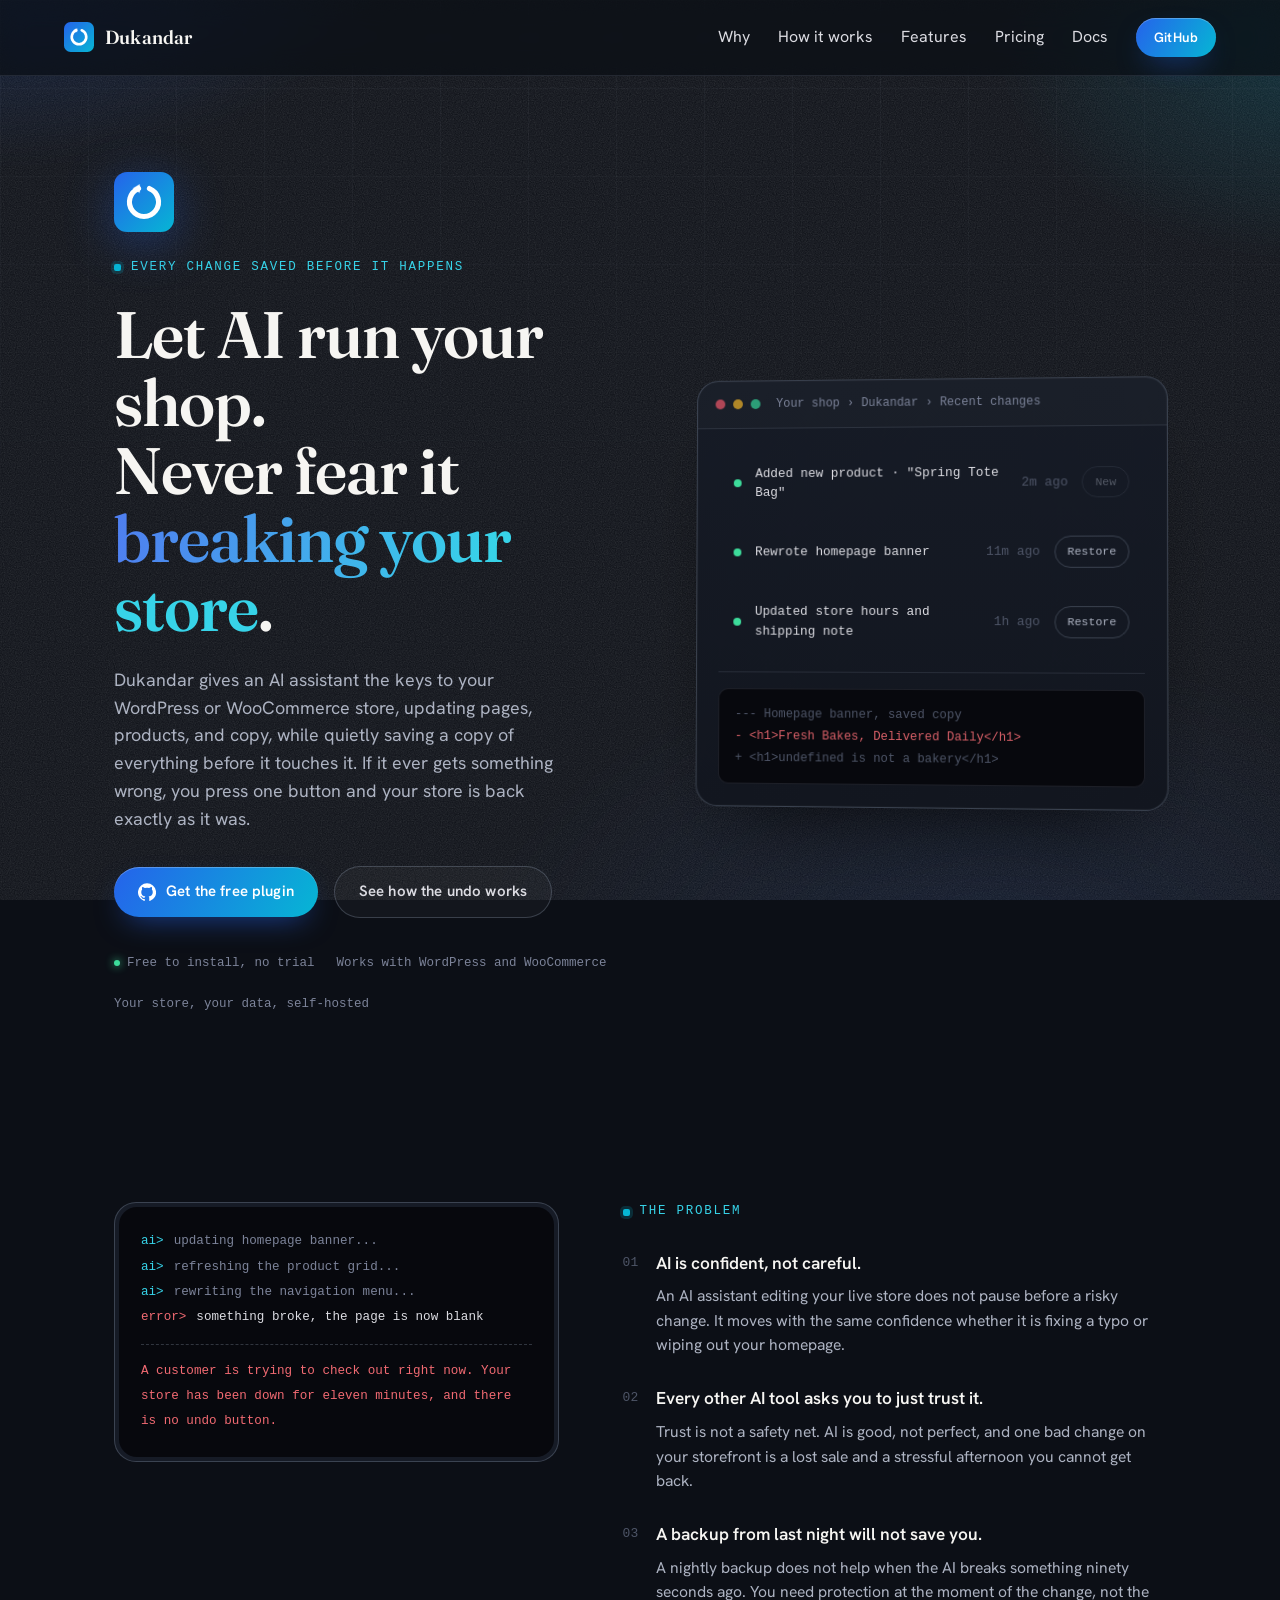
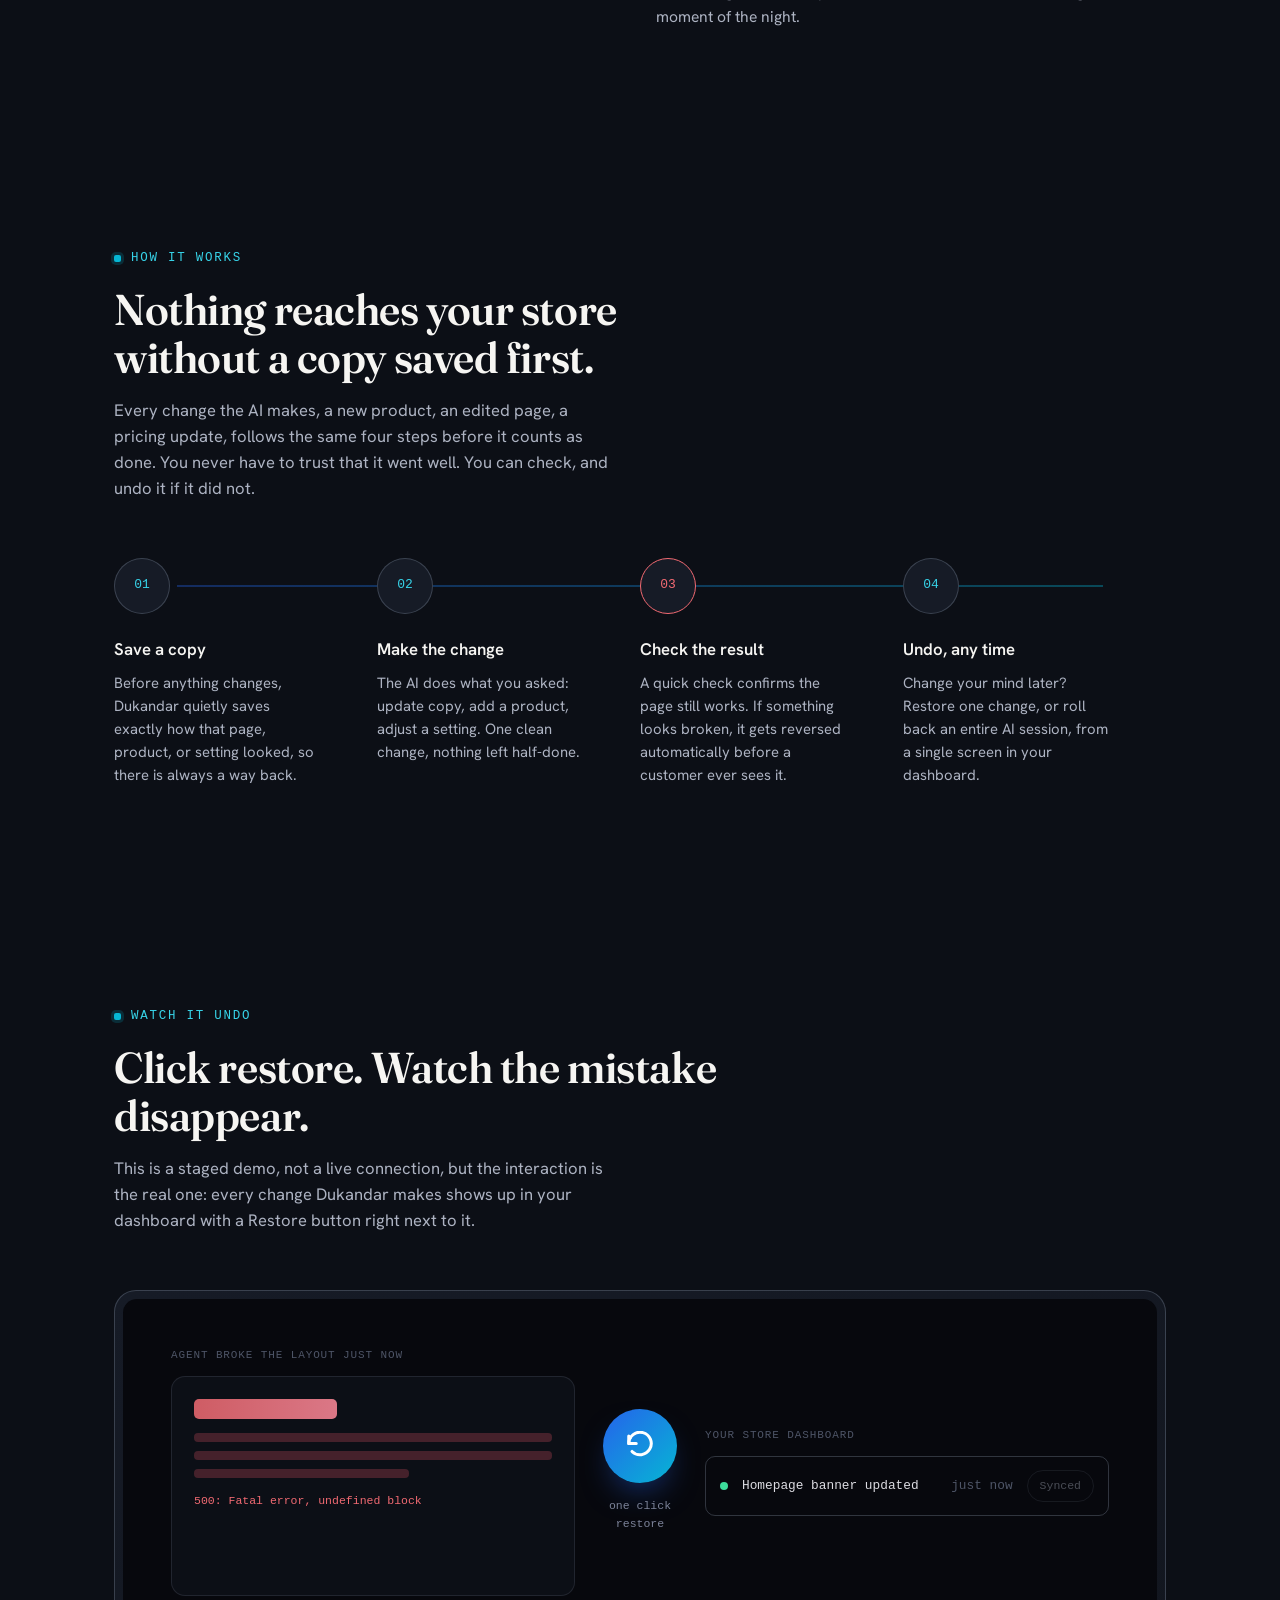
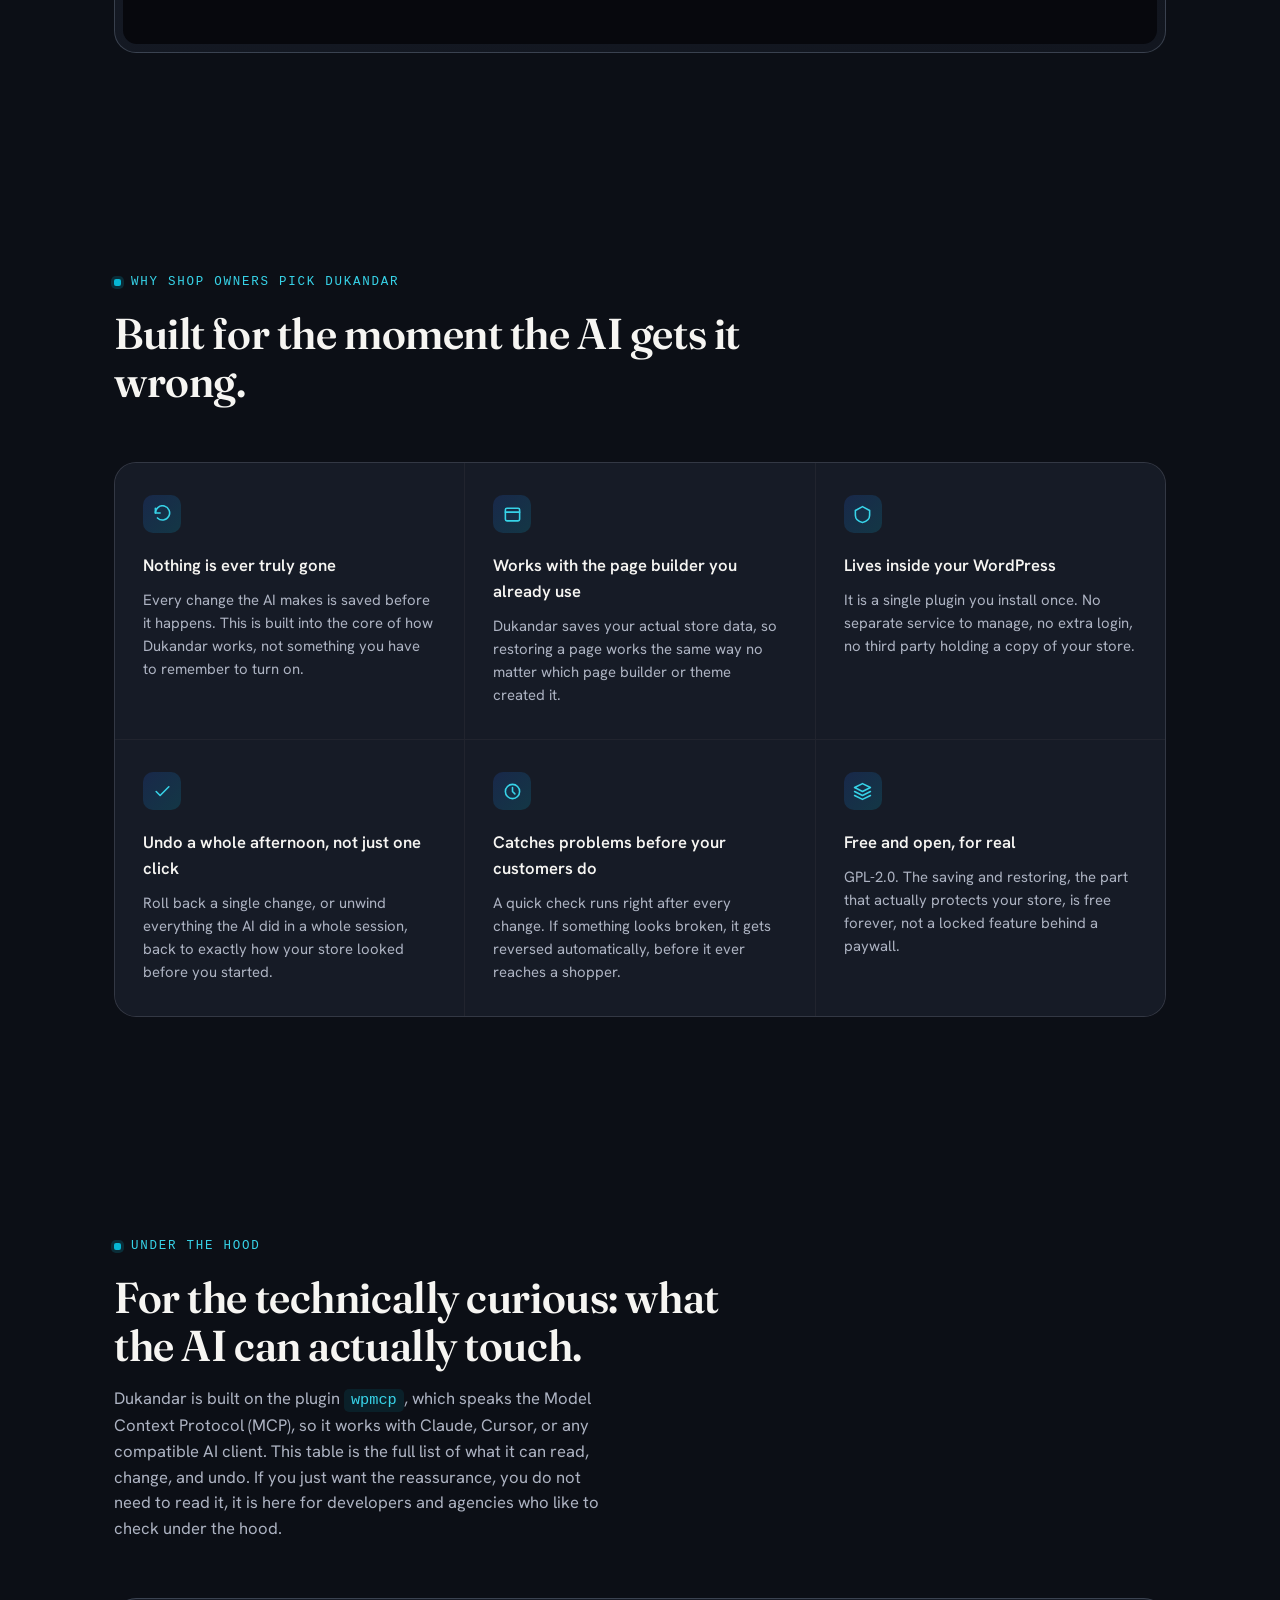
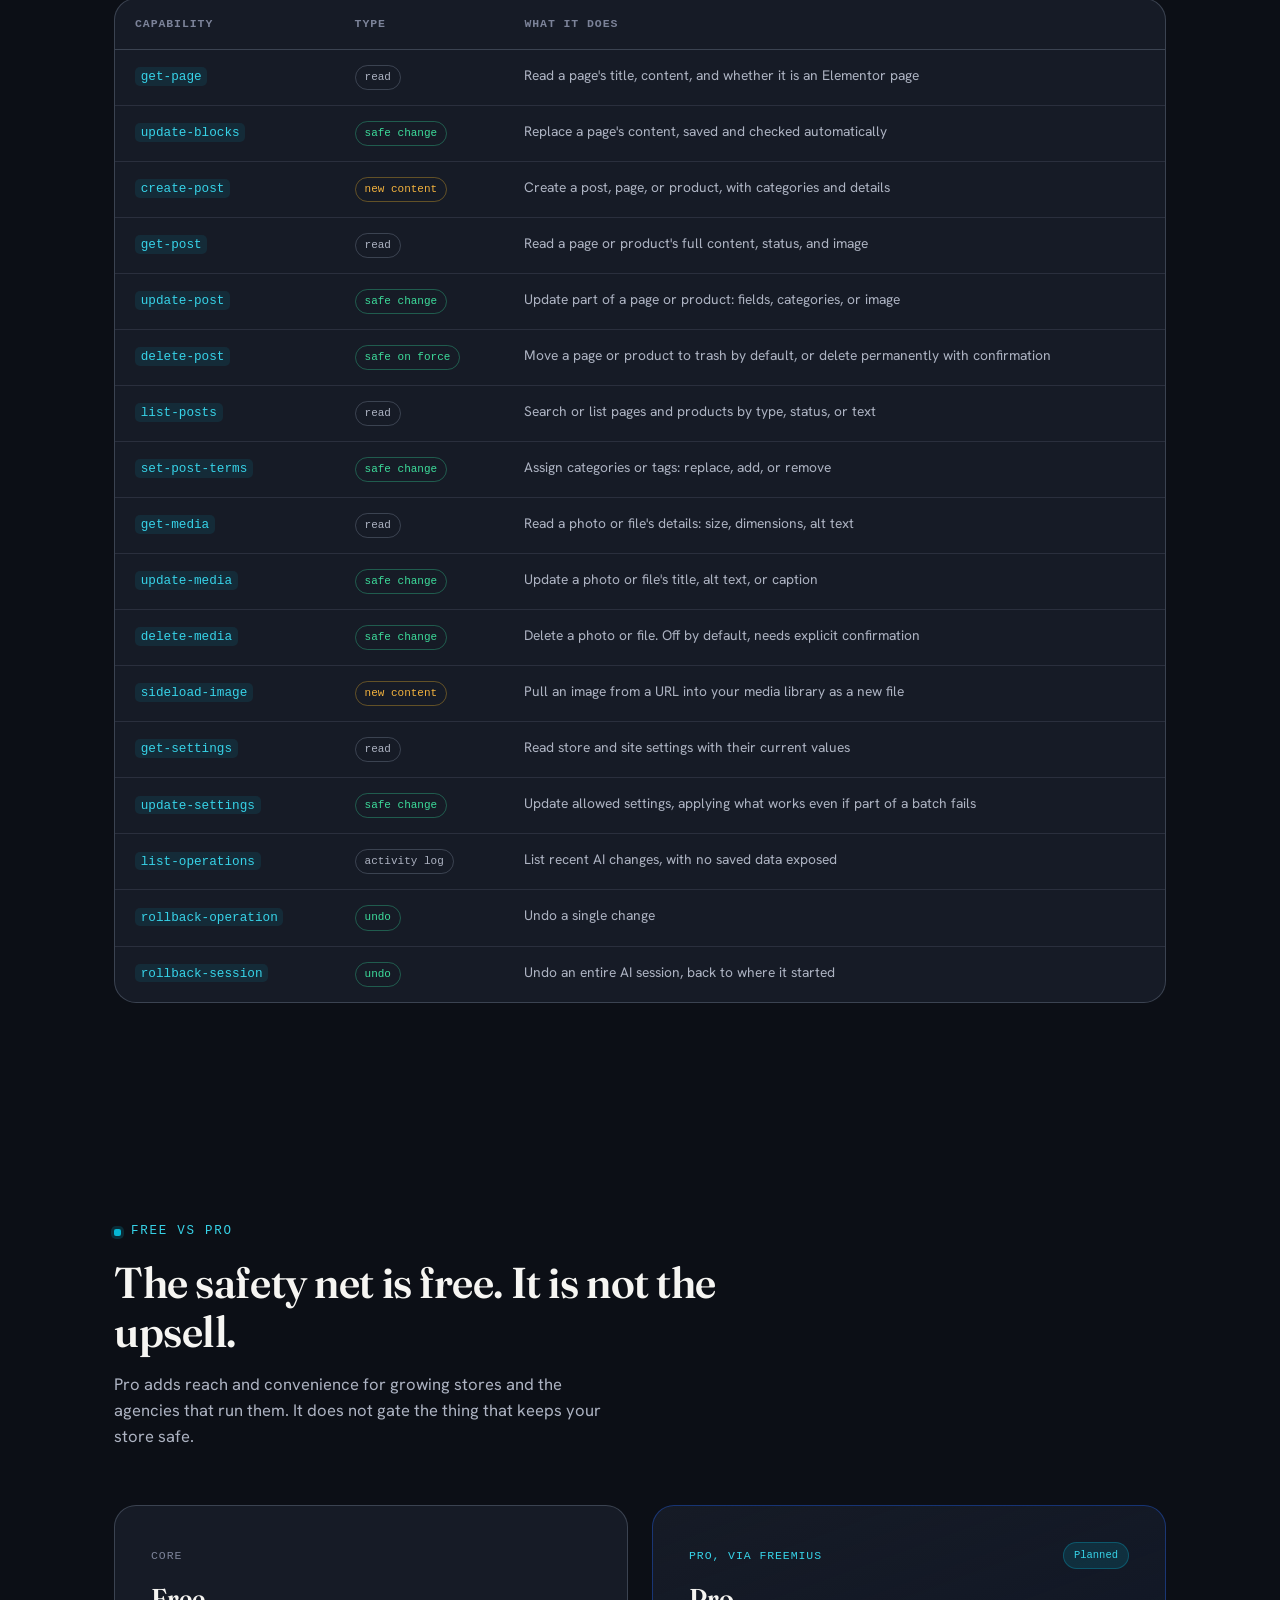
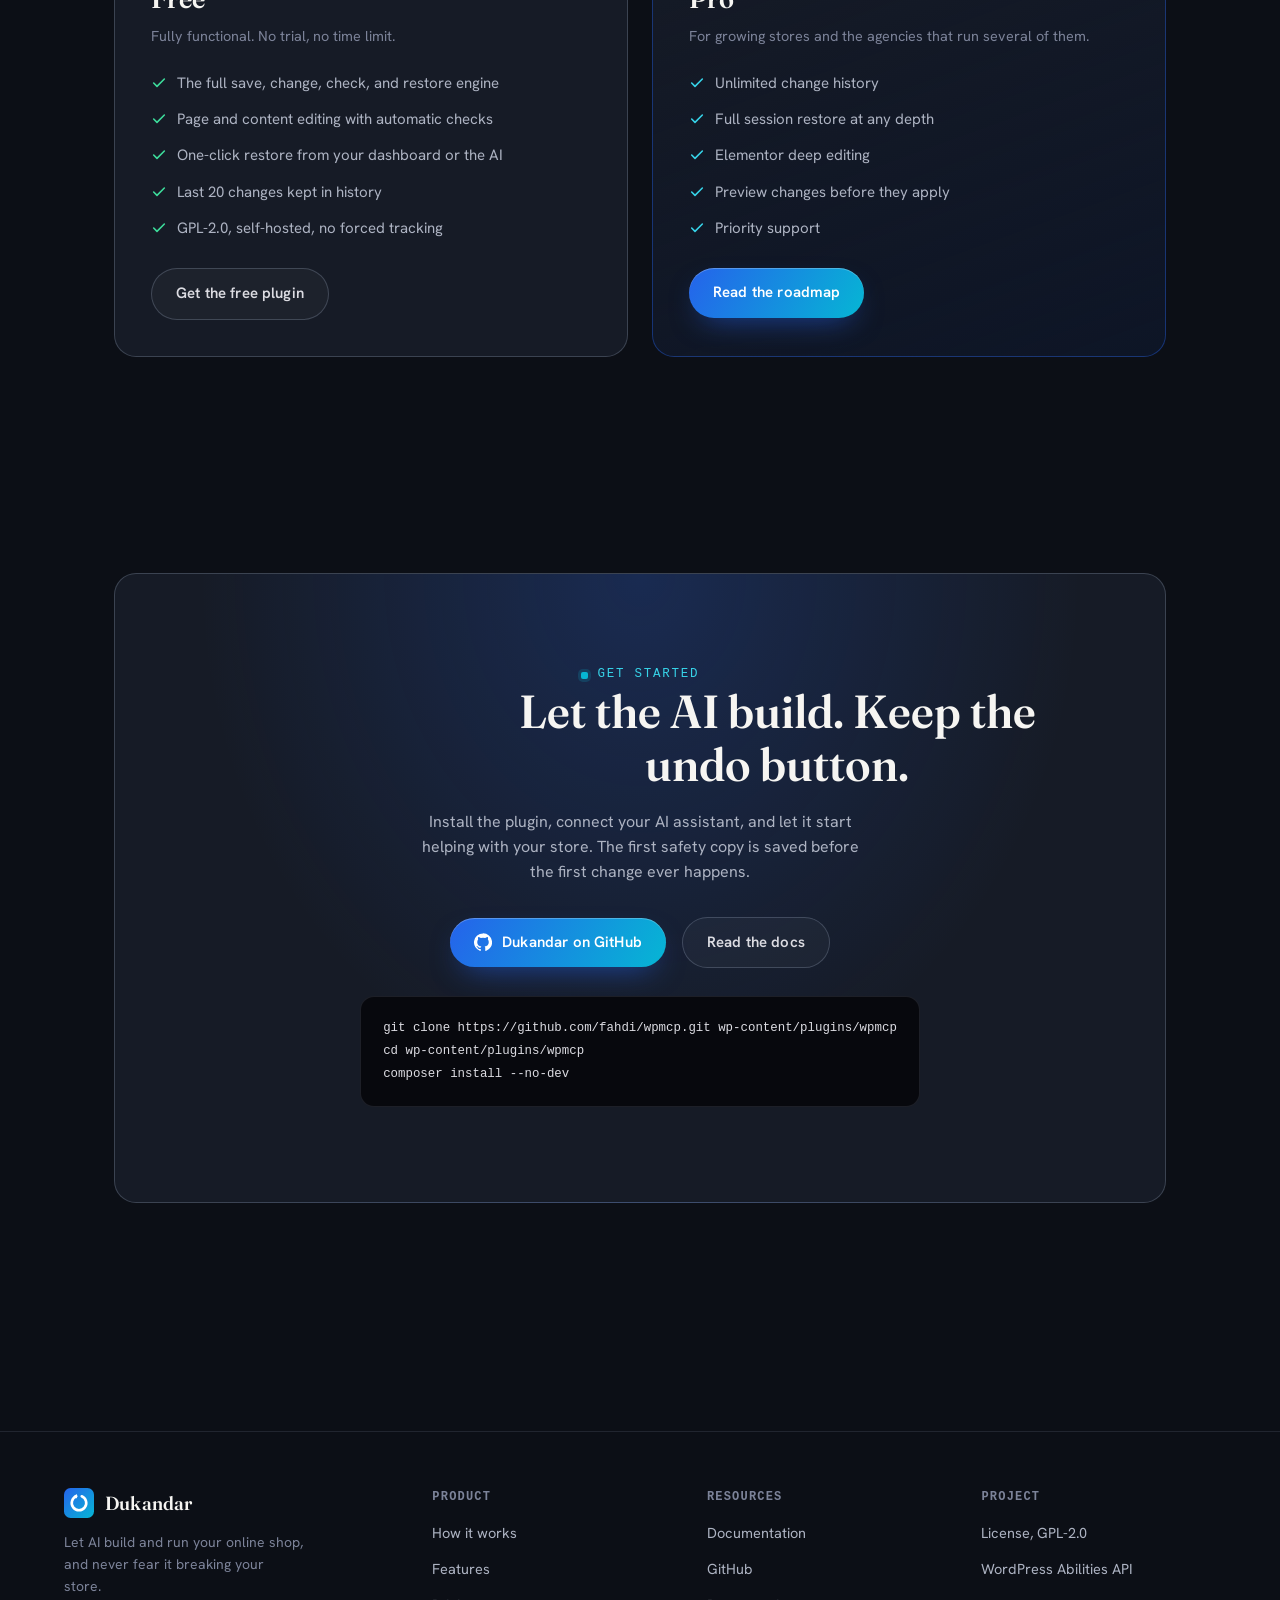
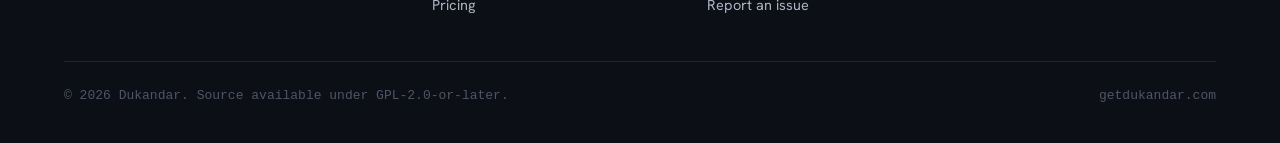
==== index.html @ 69e8882c "feat(logo): animate the rollback mark, draw-in on load and undo-spin on hover The ring now sweeps on" ====
<!doctype html>
<html lang="en">
<head>
<meta charset="utf-8">
<meta name="viewport" content="width=device-width, initial-scale=1">
<title>Dukandar: let AI run your shop, never fear it breaking your store</title>
<meta name="description" content="Dukandar lets an AI assistant build and manage your WordPress or WooCommerce store. Every change is saved before it happens, so anything the AI does can be undone with one click. Free and open, GPL-2.0.">
<link rel="icon" href="data:image/svg+xml,%3Csvg xmlns='http://www.w3.org/2000/svg' viewBox='0 0 256 256'%3E%3Cdefs%3E%3ClinearGradient id='g' x1='0' y1='0' x2='256' y2='256'%3E%3Cstop offset='0' stop-color='%232563EB'/%3E%3Cstop offset='1' stop-color='%2306B6D4'/%3E%3C/linearGradient%3E%3C/defs%3E%3Crect width='256' height='256' rx='56' fill='url(%23g)'/%3E%3Cg stroke='%23fff' stroke-width='22' stroke-linecap='round' fill='none'%3E%3Cpath d='M151.2 70.5 A62 62 0 1 1 104.8 70.5'/%3E%3C/g%3E%3Cpath d='M80 70.5 L110 52 L110 89 Z' fill='%23fff'/%3E%3C/svg%3E">
<link rel="stylesheet" href="assets/css/fonts.css">
<link rel="stylesheet" href="assets/css/brand.css">
<link rel="stylesheet" href="assets/css/base.css">
<link rel="stylesheet" href="assets/css/site.css">
<link rel="stylesheet" href="assets/css/landing.css">
<link rel="stylesheet" href="assets/css/logo.css">
</head>
<body>
<a class="skip-link" href="#main">Skip to content</a>
<div class="atmosphere" aria-hidden="true"><div class="grid-overlay"></div></div>

<header class="site-header">
  <div class="site-header-inner">
    <a class="brand-mark logo-animated" href="index.html" aria-label="Dukandar home">
      <svg class="logo-mark" viewBox="0 0 256 256" fill="none" xmlns="http://www.w3.org/2000/svg" role="img" aria-hidden="true">
        <defs>
          <linearGradient id="hmark" x1="0" y1="0" x2="256" y2="256" gradientUnits="userSpaceOnUse">
            <stop offset="0" stop-color="#2563EB"/>
            <stop offset="1" stop-color="#06B6D4"/>
          </linearGradient>
        </defs>
        <rect width="256" height="256" rx="56" fill="url(#hmark)"/>
        <g class="logo-ring" stroke="#FFFFFF" stroke-width="22" stroke-linecap="round" fill="none">
          <path d="M151.2 70.5 A62 62 0 1 1 104.8 70.5"/>
        </g>
        <path class="logo-arrow" d="M80 70.5 L110 52 L110 89 Z" fill="#FFFFFF"/>
      </svg>
      <span data-brand-name>Dukandar</span>
    </a>

    <button class="nav-toggle" aria-label="Toggle menu" aria-expanded="false">
      <svg viewBox="0 0 24 24" fill="none" stroke="currentColor" stroke-width="2" stroke-linecap="round"><path d="M3 6h18M3 12h18M3 18h18"/></svg>
    </button>

    <nav class="nav-links" aria-label="Primary">
      <a href="#problem">Why</a>
      <a href="#how-it-works">How it works</a>
      <a href="#features">Features</a>
      <a href="#pricing">Pricing</a>
      <a href="docs.html">Docs</a>
      <a class="btn btn-primary btn-sm" href="https://github.com/fahdi/wpmcp" data-brand-github>GitHub</a>
    </nav>
  </div>
</header>

<main id="main">

  <!-- ================= HERO ================= -->
  <section class="hero">
    <div class="hero-copy">
      <div class="hero-logo logo-animated" aria-hidden="true">
        <svg class="logo-mark" viewBox="0 0 256 256" fill="none" xmlns="http://www.w3.org/2000/svg">
          <defs>
            <linearGradient id="heromark" x1="0" y1="0" x2="256" y2="256" gradientUnits="userSpaceOnUse">
              <stop offset="0" stop-color="#2563EB"/>
              <stop offset="1" stop-color="#06B6D4"/>
            </linearGradient>
          </defs>
          <rect width="256" height="256" rx="56" fill="url(#heromark)"/>
          <g class="logo-ring" stroke="#FFFFFF" stroke-width="22" stroke-linecap="round" fill="none">
            <path d="M151.2 70.5 A62 62 0 1 1 104.8 70.5"/>
          </g>
          <path class="logo-arrow" d="M80 70.5 L110 52 L110 89 Z" fill="#FFFFFF"/>
        </svg>
      </div>
      <span class="eyebrow">Every change saved before it happens</span>
      <h1>Let AI run your shop.<br class="hide-mobile"> Never fear it <span class="text-gradient">breaking your store</span>.</h1>
      <p class="lede">Dukandar gives an AI assistant the keys to your WordPress or WooCommerce store, updating pages, products, and copy, while quietly saving a copy of everything before it touches it. If it ever gets something wrong, you press one button and your store is back exactly as it was.</p>
      <div class="hero-actions">
        <a class="btn btn-primary" href="https://github.com/fahdi/wpmcp" data-brand-github>
          <svg width="18" height="18" viewBox="0 0 24 24" fill="currentColor" aria-hidden="true"><path d="M12 .5a12 12 0 0 0-3.79 23.39c.6.11.82-.26.82-.58v-2.03c-3.34.73-4.04-1.61-4.04-1.61-.55-1.39-1.34-1.76-1.34-1.76-1.09-.75.08-.73.08-.73 1.2.09 1.84 1.24 1.84 1.24 1.07 1.84 2.81 1.31 3.5 1 .11-.78.42-1.31.76-1.61-2.67-.3-5.47-1.33-5.47-5.93 0-1.31.47-2.38 1.24-3.22-.12-.3-.54-1.52.12-3.18 0 0 1.01-.32 3.3 1.23a11.5 11.5 0 0 1 6 0c2.29-1.55 3.3-1.23 3.3-1.23.66 1.66.24 2.88.12 3.18.77.84 1.23 1.91 1.23 3.22 0 4.61-2.8 5.63-5.48 5.92.43.37.81 1.11.81 2.23v3.3c0 .32.22.7.83.58A12 12 0 0 0 12 .5z"/></svg>
          Get the free plugin
        </a>
        <a class="btn btn-ghost" href="#how-it-works">See how the undo works</a>
      </div>
      <div class="hero-meta">
        <span><i class="dot" aria-hidden="true"></i> Free to install, no trial</span>
        <span>Works with WordPress and WooCommerce</span>
        <span>Your store, your data, self-hosted</span>
      </div>
    </div>

    <div class="hero-visual" aria-label="Live activity log showing a one-click restore">
      <div class="console">
        <div class="console-bar">
          <span class="cdot"></span><span class="cdot"></span><span class="cdot"></span>
          <span class="ctitle">Your shop &rsaquo; Dukandar &rsaquo; Recent changes</span>
        </div>
        <div class="console-body">
          <div class="op-row">
            <span class="op-status" aria-hidden="true"></span>
            <span class="op-name">Added new product &middot; "Spring Tote Bag"</span>
            <span class="op-time">2m ago</span>
            <button class="op-undo" disabled>New</button>
          </div>
          <div class="op-row" data-console-row data-state>
            <span class="op-status" aria-hidden="true"></span>
            <span class="op-name">Rewrote homepage banner</span>
            <span class="op-time">11m ago</span>
            <button class="op-undo" data-console-undo>Restore</button>
          </div>
          <div class="op-row">
            <span class="op-status" aria-hidden="true"></span>
            <span class="op-name">Updated store hours and shipping note</span>
            <span class="op-time">1h ago</span>
            <button class="op-undo">Restore</button>
          </div>

          <div class="console-divider"></div>

          <div class="console-diff">
            <span class="ctx">--- Homepage banner, saved copy</span>
            <span class="add is-hidden">+ &lt;h1&gt;Fresh Bakes, Delivered Daily&lt;/h1&gt;</span>
            <span class="del">- &lt;h1&gt;Fresh Bakes, Delivered Daily&lt;/h1&gt;</span>
            <span class="ctx">+ &lt;h1&gt;undefined is not a bakery&lt;/h1&gt;</span>
          </div>
        </div>
      </div>
    </div>
  </section>

  <!-- ================= THE PROBLEM ================= -->
  <section class="section" id="problem">
    <div class="problem">
      <div class="problem-scenario reveal">
        <div class="scenario-frame">
          <div class="scenario-log">
            <p class="line"><span class="tag">ai&gt;</span> updating homepage banner...</p>
            <p class="line"><span class="tag">ai&gt;</span> refreshing the product grid...</p>
            <p class="line"><span class="tag">ai&gt;</span> rewriting the navigation menu...</p>
            <p class="line bad"><span class="tag">error&gt;</span> something broke, the page is now blank</p>
            <p class="crack">A customer is trying to check out right now. Your store has been down for eleven minutes, and there is no undo button.</p>
          </div>
        </div>
      </div>

      <div class="problem-points">
        <span class="eyebrow reveal">The problem</span>
        <div class="problem-point reveal">
          <span class="num">01</span>
          <div>
            <h3>AI is confident, not careful.</h3>
            <p>An AI assistant editing your live store does not pause before a risky change. It moves with the same confidence whether it is fixing a typo or wiping out your homepage.</p>
          </div>
        </div>
        <div class="problem-point reveal">
          <span class="num">02</span>
          <div>
            <h3>Every other AI tool asks you to just trust it.</h3>
            <p>Trust is not a safety net. AI is good, not perfect, and one bad change on your storefront is a lost sale and a stressful afternoon you cannot get back.</p>
          </div>
        </div>
        <div class="problem-point reveal">
          <span class="num">03</span>
          <div>
            <h3>A backup from last night will not save you.</h3>
            <p>A nightly backup does not help when the AI breaks something ninety seconds ago. You need protection at the moment of the change, not the moment of the night.</p>
          </div>
        </div>
      </div>
    </div>
  </section>

  <!-- ================= HOW IT WORKS ================= -->
  <section class="section" id="how-it-works">
    <div class="section-head reveal">
      <span class="eyebrow">How it works</span>
      <h2>Nothing reaches your store without a copy saved first.</h2>
      <p>Every change the AI makes, a new product, an edited page, a pricing update, follows the same four steps before it counts as done. You never have to trust that it went well. You can check, and undo it if it did not.</p>
    </div>

    <div class="pipeline">
      <div class="pipeline-rail" aria-hidden="true"></div>

      <div class="pipeline-step reveal">
        <div class="step-node">01</div>
        <h3>Save a copy</h3>
        <p>Before anything changes, Dukandar quietly saves exactly how that page, product, or setting looked, so there is always a way back.</p>
      </div>

      <div class="pipeline-step reveal">
        <div class="step-node">02</div>
        <h3>Make the change</h3>
        <p>The AI does what you asked: update copy, add a product, adjust a setting. One clean change, nothing left half-done.</p>
      </div>

      <div class="pipeline-step reveal" data-fail="true">
        <div class="step-node">03</div>
        <h3>Check the result</h3>
        <p>A quick check confirms the page still works. If something looks broken, it gets reversed automatically before a customer ever sees it.</p>
      </div>

      <div class="pipeline-step reveal">
        <div class="step-node">04</div>
        <h3>Undo, any time</h3>
        <p>Change your mind later? Restore one change, or roll back an entire AI session, from a single screen in your dashboard.</p>
      </div>
    </div>
  </section>

  <!-- ================= WATCH IT UNDO ================= -->
  <section class="section">
    <div class="section-head reveal">
      <span class="eyebrow">Watch it undo</span>
      <h2>Click restore. Watch the mistake disappear.</h2>
      <p>This is a staged demo, not a live connection, but the interaction is the real one: every change Dukandar makes shows up in your dashboard with a Restore button right next to it.</p>
    </div>

    <div class="undo-demo reveal">
      <div class="undo-demo-inner">
        <div>
          <p class="undo-page-label" data-demo-label>AI editing your homepage</p>
          <div class="undo-page" data-demo-page>
            <div class="fake-h1"></div>
            <div class="fake-line"></div>
            <div class="fake-line"></div>
            <div class="fake-line short"></div>
          </div>
        </div>

        <div class="undo-control">
          <button class="undo-button" data-demo-undo aria-label="Toggle undo demo">
            <svg viewBox="0 0 24 24" fill="none" stroke="#fff" stroke-width="2.4" stroke-linecap="round" stroke-linejoin="round" aria-hidden="true">
              <path d="M3 10a9 9 0 1 1 2.64 6.36"/>
              <path d="M3 4v6h6"/>
            </svg>
          </button>
          <span class="undo-label">one click<br>restore</span>
        </div>

        <div>
          <p class="undo-page-label">your store dashboard</p>
          <div class="op-row" style="border:1px solid var(--hairline-strong);">
            <span class="op-status" aria-hidden="true"></span>
            <span class="op-name">Homepage banner updated</span>
            <span class="op-time">just now</span>
            <button class="op-undo" disabled>Synced</button>
          </div>
        </div>
      </div>
    </div>
  </section>

  <!-- ================= FEATURES ================= -->
  <section class="section" id="features">
    <div class="section-head reveal">
      <span class="eyebrow">Why shop owners pick Dukandar</span>
      <h2>Built for the moment the AI gets it wrong.</h2>
    </div>

    <div class="features-grid">
      <article class="feature-card reveal">
        <div class="ficon"><svg viewBox="0 0 24 24" fill="none" stroke="currentColor" stroke-width="2" stroke-linecap="round" stroke-linejoin="round"><path d="M3 10a9 9 0 1 1 2.64 6.36"/><path d="M3 4v6h6"/></svg></div>
        <h3>Nothing is ever truly gone</h3>
        <p>Every change the AI makes is saved before it happens. This is built into the core of how Dukandar works, not something you have to remember to turn on.</p>
      </article>
      <article class="feature-card reveal">
        <div class="ficon"><svg viewBox="0 0 24 24" fill="none" stroke="currentColor" stroke-width="2" stroke-linecap="round" stroke-linejoin="round"><rect x="3" y="4" width="18" height="16" rx="2"/><path d="M3 9h18"/></svg></div>
        <h3>Works with the page builder you already use</h3>
        <p>Dukandar saves your actual store data, so restoring a page works the same way no matter which page builder or theme created it.</p>
      </article>
      <article class="feature-card reveal">
        <div class="ficon"><svg viewBox="0 0 24 24" fill="none" stroke="currentColor" stroke-width="2" stroke-linecap="round" stroke-linejoin="round"><path d="M12 2 3 7v6c0 5 4 8 9 9 5-1 9-4 9-9V7z"/></svg></div>
        <h3>Lives inside your WordPress</h3>
        <p>It is a single plugin you install once. No separate service to manage, no extra login, no third party holding a copy of your store.</p>
      </article>
      <article class="feature-card reveal">
        <div class="ficon"><svg viewBox="0 0 24 24" fill="none" stroke="currentColor" stroke-width="2" stroke-linecap="round" stroke-linejoin="round"><path d="M20 6 9 17l-5-5"/></svg></div>
        <h3>Undo a whole afternoon, not just one click</h3>
        <p>Roll back a single change, or unwind everything the AI did in a whole session, back to exactly how your store looked before you started.</p>
      </article>
      <article class="feature-card reveal">
        <div class="ficon"><svg viewBox="0 0 24 24" fill="none" stroke="currentColor" stroke-width="2" stroke-linecap="round" stroke-linejoin="round"><circle cx="12" cy="12" r="9"/><path d="M12 7v5l3 3"/></svg></div>
        <h3>Catches problems before your customers do</h3>
        <p>A quick check runs right after every change. If something looks broken, it gets reversed automatically, before it ever reaches a shopper.</p>
      </article>
      <article class="feature-card reveal">
        <div class="ficon"><svg viewBox="0 0 24 24" fill="none" stroke="currentColor" stroke-width="2" stroke-linecap="round" stroke-linejoin="round"><path d="M12 2 2 7l10 5 10-5-10-5z"/><path d="M2 17l10 5 10-5"/><path d="M2 12l10 5 10-5"/></svg></div>
        <h3>Free and open, for real</h3>
        <p>GPL-2.0. The saving and restoring, the part that actually protects your store, is free forever, not a locked feature behind a paywall.</p>
      </article>
    </div>
  </section>

  <!-- ================= TOOLS OVERVIEW (for the technically curious) ================= -->
  <section class="section" id="tools">
    <div class="section-head reveal">
      <span class="eyebrow">Under the hood</span>
      <h2>For the technically curious: what the AI can actually touch.</h2>
      <p>Dukandar is built on the plugin <code data-brand-plugin-slug>wpmcp</code>, which speaks the Model Context Protocol (MCP), so it works with Claude, Cursor, or any compatible AI client. This table is the full list of what it can read, change, and undo. If you just want the reassurance, you do not need to read it, it is here for developers and agencies who like to check under the hood.</p>
    </div>

    <div class="tools-table-wrap reveal">
      <table class="tools-table">
        <thead>
          <tr><th>Capability</th><th>Type</th><th>What it does</th></tr>
        </thead>
        <tbody>
          <tr><td><code>get-page</code></td><td><span class="pill pill-read">read</span></td><td>Read a page's title, content, and whether it is an Elementor page</td></tr>
          <tr><td><code>update-blocks</code></td><td><span class="pill pill-safe">safe change</span></td><td>Replace a page's content, saved and checked automatically</td></tr>
          <tr><td><code>create-post</code></td><td><span class="pill pill-write">new content</span></td><td>Create a post, page, or product, with categories and details</td></tr>
          <tr><td><code>get-post</code></td><td><span class="pill pill-read">read</span></td><td>Read a page or product's full content, status, and image</td></tr>
          <tr><td><code>update-post</code></td><td><span class="pill pill-safe">safe change</span></td><td>Update part of a page or product: fields, categories, or image</td></tr>
          <tr><td><code>delete-post</code></td><td><span class="pill pill-safe">safe on force</span></td><td>Move a page or product to trash by default, or delete permanently with confirmation</td></tr>
          <tr><td><code>list-posts</code></td><td><span class="pill pill-read">read</span></td><td>Search or list pages and products by type, status, or text</td></tr>
          <tr><td><code>set-post-terms</code></td><td><span class="pill pill-safe">safe change</span></td><td>Assign categories or tags: replace, add, or remove</td></tr>
          <tr><td><code>get-media</code></td><td><span class="pill pill-read">read</span></td><td>Read a photo or file's details: size, dimensions, alt text</td></tr>
          <tr><td><code>update-media</code></td><td><span class="pill pill-safe">safe change</span></td><td>Update a photo or file's title, alt text, or caption</td></tr>
          <tr><td><code>delete-media</code></td><td><span class="pill pill-safe">safe change</span></td><td>Delete a photo or file. Off by default, needs explicit confirmation</td></tr>
          <tr><td><code>sideload-image</code></td><td><span class="pill pill-write">new content</span></td><td>Pull an image from a URL into your media library as a new file</td></tr>
          <tr><td><code>get-settings</code></td><td><span class="pill pill-read">read</span></td><td>Read store and site settings with their current values</td></tr>
          <tr><td><code>update-settings</code></td><td><span class="pill pill-safe">safe change</span></td><td>Update allowed settings, applying what works even if part of a batch fails</td></tr>
          <tr><td><code>list-operations</code></td><td><span class="pill pill-read">activity log</span></td><td>List recent AI changes, with no saved data exposed</td></tr>
          <tr><td><code>rollback-operation</code></td><td><span class="pill pill-safe">undo</span></td><td>Undo a single change</td></tr>
          <tr><td><code>rollback-session</code></td><td><span class="pill pill-safe">undo</span></td><td>Undo an entire AI session, back to where it started</td></tr>
        </tbody>
      </table>
    </div>
  </section>

  <!-- ================= PRICING ================= -->
  <section class="section" id="pricing">
    <div class="section-head reveal">
      <span class="eyebrow">Free vs Pro</span>
      <h2>The safety net is free. It is not the upsell.</h2>
      <p>Pro adds reach and convenience for growing stores and the agencies that run them. It does not gate the thing that keeps your store safe.</p>
    </div>

    <div class="pricing-grid">
      <div class="price-card reveal">
        <span class="ptag">Core</span>
        <h3 class="pname">Free</h3>
        <p class="pnote">Fully functional. No trial, no time limit.</p>
        <ul class="price-list">
          <li><svg viewBox="0 0 24 24" fill="none" stroke="currentColor" stroke-width="2.4" stroke-linecap="round" stroke-linejoin="round"><path d="M20 6 9 17l-5-5"/></svg> The full save, change, check, and restore engine</li>
          <li><svg viewBox="0 0 24 24" fill="none" stroke="currentColor" stroke-width="2.4" stroke-linecap="round" stroke-linejoin="round"><path d="M20 6 9 17l-5-5"/></svg> Page and content editing with automatic checks</li>
          <li><svg viewBox="0 0 24 24" fill="none" stroke="currentColor" stroke-width="2.4" stroke-linecap="round" stroke-linejoin="round"><path d="M20 6 9 17l-5-5"/></svg> One-click restore from your dashboard or the AI</li>
          <li><svg viewBox="0 0 24 24" fill="none" stroke="currentColor" stroke-width="2.4" stroke-linecap="round" stroke-linejoin="round"><path d="M20 6 9 17l-5-5"/></svg> Last 20 changes kept in history</li>
          <li><svg viewBox="0 0 24 24" fill="none" stroke="currentColor" stroke-width="2.4" stroke-linecap="round" stroke-linejoin="round"><path d="M20 6 9 17l-5-5"/></svg> GPL-2.0, self-hosted, no forced tracking</li>
        </ul>
        <a class="btn btn-ghost" href="https://github.com/fahdi/wpmcp" data-brand-github>Get the free plugin</a>
      </div>

      <div class="price-card is-pro reveal">
        <span class="pro-badge">Planned</span>
        <span class="ptag">Pro, via Freemius</span>
        <h3 class="pname">Pro</h3>
        <p class="pnote">For growing stores and the agencies that run several of them.</p>
        <ul class="price-list">
          <li><svg viewBox="0 0 24 24" fill="none" stroke="currentColor" stroke-width="2.4" stroke-linecap="round" stroke-linejoin="round"><path d="M20 6 9 17l-5-5"/></svg> Unlimited change history</li>
          <li><svg viewBox="0 0 24 24" fill="none" stroke="currentColor" stroke-width="2.4" stroke-linecap="round" stroke-linejoin="round"><path d="M20 6 9 17l-5-5"/></svg> Full session restore at any depth</li>
          <li><svg viewBox="0 0 24 24" fill="none" stroke="currentColor" stroke-width="2.4" stroke-linecap="round" stroke-linejoin="round"><path d="M20 6 9 17l-5-5"/></svg> Elementor deep editing</li>
          <li><svg viewBox="0 0 24 24" fill="none" stroke="currentColor" stroke-width="2.4" stroke-linecap="round" stroke-linejoin="round"><path d="M20 6 9 17l-5-5"/></svg> Preview changes before they apply</li>
          <li><svg viewBox="0 0 24 24" fill="none" stroke="currentColor" stroke-width="2.4" stroke-linecap="round" stroke-linejoin="round"><path d="M20 6 9 17l-5-5"/></svg> Priority support</li>
        </ul>
        <a class="btn btn-primary" href="docs.html">Read the roadmap</a>
      </div>
    </div>
  </section>

  <!-- ================= FINAL CTA ================= -->
  <section class="section">
    <div class="final-cta reveal">
      <span class="eyebrow">Get started</span>
      <h2>Let the AI build. Keep the undo button.</h2>
      <p>Install the plugin, connect your AI assistant, and let it start helping with your store. The first safety copy is saved before the first change ever happens.</p>
      <div class="hero-actions">
        <a class="btn btn-primary" href="https://github.com/fahdi/wpmcp" data-brand-github>
          <svg width="18" height="18" viewBox="0 0 24 24" fill="currentColor" aria-hidden="true"><path d="M12 .5a12 12 0 0 0-3.79 23.39c.6.11.82-.26.82-.58v-2.03c-3.34.73-4.04-1.61-4.04-1.61-.55-1.39-1.34-1.76-1.34-1.76-1.09-.75.08-.73.08-.73 1.2.09 1.84 1.24 1.84 1.24 1.07 1.84 2.81 1.31 3.5 1 .11-.78.42-1.31.76-1.61-2.67-.3-5.47-1.33-5.47-5.93 0-1.31.47-2.38 1.24-3.22-.12-.3-.54-1.52.12-3.18 0 0 1.01-.32 3.3 1.23a11.5 11.5 0 0 1 6 0c2.29-1.55 3.3-1.23 3.3-1.23.66 1.66.24 2.88.12 3.18.77.84 1.23 1.91 1.23 3.22 0 4.61-2.8 5.63-5.48 5.92.43.37.81 1.11.81 2.23v3.3c0 .32.22.7.83.58A12 12 0 0 0 12 .5z"/></svg>
          Dukandar on GitHub
        </a>
        <a class="btn btn-ghost" href="docs.html">Read the docs</a>
      </div>
      <pre class="install-cmd"><code>git clone https://github.com/fahdi/wpmcp.git wp-content/plugins/wpmcp
cd wp-content/plugins/wpmcp
composer install --no-dev</code></pre>
    </div>
  </section>

</main>

<footer class="site-footer">
  <div class="footer-grid">
    <div class="footer-brand">
      <a class="brand-mark logo-animated logo-static-in" href="index.html">
        <svg class="logo-mark" viewBox="0 0 256 256" fill="none" xmlns="http://www.w3.org/2000/svg" aria-hidden="true">
          <defs>
            <linearGradient id="fmark" x1="0" y1="0" x2="256" y2="256" gradientUnits="userSpaceOnUse">
              <stop offset="0" stop-color="#2563EB"/>
              <stop offset="1" stop-color="#06B6D4"/>
            </linearGradient>
          </defs>
          <rect width="256" height="256" rx="56" fill="url(#fmark)"/>
          <g class="logo-ring" stroke="#FFFFFF" stroke-width="22" stroke-linecap="round" fill="none">
            <path d="M151.2 70.5 A62 62 0 1 1 104.8 70.5"/>
          </g>
          <path class="logo-arrow" d="M80 70.5 L110 52 L110 89 Z" fill="#FFFFFF"/>
        </svg>
        <span data-brand-name>Dukandar</span>
      </a>
      <p>Let AI build and run your online shop, and never fear it breaking your store.</p>
    </div>
    <div class="footer-col">
      <h4>Product</h4>
      <ul>
        <li><a href="index.html#how-it-works">How it works</a></li>
        <li><a href="index.html#features">Features</a></li>
        <li><a href="index.html#pricing">Pricing</a></li>
      </ul>
    </div>
    <div class="footer-col">
      <h4>Resources</h4>
      <ul>
        <li><a href="docs.html">Documentation</a></li>
        <li><a href="https://github.com/fahdi/wpmcp" data-brand-github>GitHub</a></li>
        <li><a href="https://github.com/fahdi/wpmcp" data-brand-github>Report an issue</a></li>
      </ul>
    </div>
    <div class="footer-col">
      <h4>Project</h4>
      <ul>
        <li><a href="https://github.com/fahdi/wpmcp/blob/main/LICENSE">License, GPL-2.0</a></li>
        <li><a href="https://developer.wordpress.org/">WordPress Abilities API</a></li>
      </ul>
    </div>
  </div>
  <div class="footer-bottom">
    <span>&copy; <span data-year>2026</span> <span data-brand-name>Dukandar</span>. Source available under GPL-2.0-or-later.</span>
    <span data-brand-domain>getdukandar.com</span>
  </div>
</footer>

<script src="assets/js/brand.js"></script>
<script src="assets/js/main.js"></script>
</body>
</html>
---- assets/css/fonts.css ----
/* ==========================================================================
   SELF-HOSTED WEBFONTS, embedded as base64 woff2, zero external requests.
   Subsetted to the exact glyphs used across index.html, docs.html, docs/*.md.
   Source: Fraunces + Hanken Grotesk, SIL Open Font License 1.1 (google/fonts).
   ========================================================================== */

@font-face {
  font-family: "Fraunces Disp";
  font-weight: 500;
  font-style: normal;
  font-display: swap;
  src: url("[data-uri]") format("woff2");
}

@font-face {
  font-family: "Fraunces Disp";
  font-weight: 600;
  font-style: normal;
  font-display: swap;
  src: url("[data-uri]") format("woff2");
}

@font-face {
  font-family: "Hanken Grotesk";
  font-weight: 400;
  font-style: normal;
  font-display: swap;
  src: url("[data-uri]") format("woff2");
}

@font-face {
  font-family: "Hanken Grotesk";
  font-weight: 600;
  font-style: normal;
  font-display: swap;
  src: url("[data-uri]") format("woff2");
}

@font-face {
  font-family: "Hanken Grotesk";
  font-weight: 700;
  font-style: normal;
  font-display: swap;
  src: url("[data-uri]") format("woff2");
}
---- assets/css/brand.css ----
/* ==========================================================================
   BRAND TOKENS, mirrors assets/js/brand.js. Change palette/type here.
   ========================================================================== */

:root {
  /* Brand palette (from product icon) */
  --brand-primary: #2563eb;
  --brand-primary-soft: #4f7df0;
  --brand-accent: #06b6d4;
  --brand-accent-soft: #37d3e8;

  /* Dark background system, kept refined and trustworthy rather than a cold
     server-room black, so it reads welcoming to a shop owner, not just a
     developer. A faint warm undertone (not brown, just less blue-black). */
  --bg-void: #07080d;
  --bg-base: #0c0f16;
  --bg-raised: #12161f;
  --bg-panel: #161b26;
  --bg-panel-2: #1c222e;
  --hairline: rgba(160, 172, 194, 0.14);
  --hairline-strong: rgba(160, 172, 194, 0.27);

  /* Text, warmed a shade off pure blue-gray for friendlier reading */
  --ink-000: #f6f5f2;
  --ink-100: #dcdce2;
  --ink-300: #adb3c2;
  --ink-500: #7c8399;
  --ink-700: #4e5567;

  /* Signal colors, slightly warmer/friendlier than clinical status-light hues */
  --signal-ok: #3ddc9b;
  --signal-warn: #f2b23e;
  --signal-danger: #f16a72;

  /* Type. No CDNs, no Google Fonts <link>, ever, this stays a strict-CSP,
     offline-safe, zero-network-call site. Fraunces and Hanken Grotesk are
     self-hosted instead: subsetted to the exact glyphs this site uses,
     converted to woff2, and inlined as base64 data URIs in fonts.css, so
     there is still no external request, just bytes shipped with the page.
     Display copy gets Fraunces (a warm, editorial serif with real
     character, the antidote to another Playfair/Inter pairing); UI copy
     gets Hanken Grotesk (humanist, confident, a little wider than the
     default-grotesk crowd); code/data keeps a real system monospace,
     a webfont buys nothing there and only adds weight. */
  --font-display: "Fraunces Disp", "Iowan Old Style", "Palatino Linotype", Palatino, Georgia, serif;
  --font-sans: "Hanken Grotesk", "Charter", "Segoe UI Semibold", "Segoe UI", -apple-system, BlinkMacSystemFont, sans-serif;
  --font-mono: "SFMono-Regular", "Berkeley Mono", Consolas, "Liberation Mono", Menlo, monospace;

  /* Rhythm */
  --radius-sm: 8px;
  --radius-md: 14px;
  --radius-lg: 22px;
  --container: 1180px;
  --edge: clamp(20px, 5vw, 64px);

  /* Motion */
  --ease-out: cubic-bezier(0.16, 1, 0.3, 1);
  --ease-spring: cubic-bezier(0.34, 1.56, 0.64, 1);
  --dur-fast: 180ms;
  --dur-med: 420ms;
  --dur-slow: 900ms;
}

@media (prefers-reduced-motion: reduce) {
  :root {
    --dur-fast: 0ms;
    --dur-med: 0ms;
    --dur-slow: 0ms;
  }
}
---- assets/css/base.css ----
/* ==========================================================================
   RESET + PRIMITIVES
   ========================================================================== */

*, *::before, *::after { box-sizing: border-box; }
html { -webkit-text-size-adjust: 100%; scroll-behavior: smooth; }
@media (prefers-reduced-motion: reduce) {
  html { scroll-behavior: auto; }
}

body {
  margin: 0;
  background: var(--bg-base);
  color: var(--ink-100);
  font-family: var(--font-sans);
  font-size: 16px;
  line-height: 1.55;
  -webkit-font-smoothing: antialiased;
  text-rendering: optimizeLegibility;
  overflow-x: hidden;
}

img, svg { display: block; max-width: 100%; }

a {
  color: inherit;
  text-decoration: none;
}

button {
  font: inherit;
  color: inherit;
  background: none;
  border: none;
  cursor: pointer;
}

ul, ol { margin: 0; padding: 0; list-style: none; }
p { margin: 0; }
h1, h2, h3, h4 { margin: 0; font-weight: 600; }

::selection {
  background: var(--brand-primary);
  color: var(--ink-000);
}

:focus-visible {
  outline: 2px solid var(--brand-accent-soft);
  outline-offset: 3px;
  border-radius: 4px;
}

/* Skip link */
.skip-link {
  position: absolute;
  left: -9999px;
  top: 0;
  background: var(--brand-primary);
  color: #fff;
  padding: 12px 20px;
  z-index: 999;
  border-radius: 0 0 8px 0;
}
.skip-link:focus {
  left: 0;
}

/* ==========================================================================
   BACKGROUND ATMOSPHERE, grain and gradient mesh, no external assets
   ========================================================================== */

.atmosphere {
  position: fixed;
  inset: 0;
  z-index: 0;
  pointer-events: none;
  overflow: hidden;
}

.atmosphere::before {
  /* gradient mesh */
  content: "";
  position: absolute;
  inset: -20%;
  background:
    radial-gradient(38% 32% at 14% 8%, rgba(37, 99, 235, 0.24), transparent 60%),
    radial-gradient(30% 28% at 88% 18%, rgba(6, 182, 212, 0.16), transparent 60%),
    radial-gradient(46% 40% at 70% 92%, rgba(37, 99, 235, 0.10), transparent 65%);
  filter: blur(10px);
}

.atmosphere::after {
  /* film grain via inline SVG noise, tiled */
  content: "";
  position: absolute;
  inset: 0;
  opacity: 0.5;
  mix-blend-mode: overlay;
  background-image: url("data:image/svg+xml;utf8,<svg xmlns='http://www.w3.org/2000/svg' width='120' height='120'><filter id='n'><feTurbulence type='fractalNoise' baseFrequency='0.85' numOctaves='2' stitchTiles='stitch'/><feColorMatrix type='saturate' values='0'/></filter><rect width='100%25' height='100%25' filter='url(%23n)' opacity='0.35'/></svg>");
  background-size: 120px 120px;
}

.grid-overlay {
  position: absolute;
  inset: 0;
  background-image:
    linear-gradient(to right, var(--hairline) 1px, transparent 1px),
    linear-gradient(to bottom, var(--hairline) 1px, transparent 1px);
  background-size: 88px 88px;
  mask-image: linear-gradient(to bottom, rgba(0,0,0,0.7) 0%, transparent 62%);
  opacity: 0.5;
}

/* ==========================================================================
   LAYOUT PRIMITIVES
   ========================================================================== */

.wrap {
  max-width: var(--container);
  margin-inline: auto;
  padding-inline: var(--edge);
  position: relative;
  z-index: 1;
}

section {
  position: relative;
  z-index: 1;
}

.eyebrow {
  display: inline-flex;
  align-items: center;
  gap: 10px;
  font-family: var(--font-mono);
  font-size: 12.5px;
  letter-spacing: 0.14em;
  text-transform: uppercase;
  color: var(--brand-accent-soft);
}

.eyebrow::before {
  content: "";
  width: 7px;
  height: 7px;
  border-radius: 2px;
  background: var(--brand-accent);
  box-shadow: 0 0 0 3px rgba(6, 182, 212, 0.18);
}

.text-gradient {
  background: linear-gradient(100deg, var(--brand-primary-soft), var(--brand-accent-soft) 70%);
  -webkit-background-clip: text;
  background-clip: text;
  color: transparent;
}

/* ==========================================================================
   BUTTONS
   ========================================================================== */

.btn {
  display: inline-flex;
  align-items: center;
  gap: 10px;
  padding: 13px 24px;
  border-radius: 999px;
  font-weight: 600;
  font-size: 15px;
  letter-spacing: 0.01em;
  transition: transform var(--dur-fast) var(--ease-out), box-shadow var(--dur-fast) var(--ease-out), background var(--dur-fast) var(--ease-out), border-color var(--dur-fast) var(--ease-out);
  white-space: nowrap;
}

.btn-primary {
  background: linear-gradient(120deg, var(--brand-primary), var(--brand-accent));
  color: #fff;
  box-shadow: 0 1px 0 rgba(255,255,255,0.25) inset, 0 12px 30px -12px rgba(37, 99, 235, 0.65);
}
.btn-primary:hover {
  transform: translateY(-2px);
  box-shadow: 0 1px 0 rgba(255,255,255,0.3) inset, 0 18px 36px -12px rgba(6, 182, 212, 0.55);
}
.btn-primary:active { transform: translateY(0); }

.btn-ghost {
  background: rgba(255,255,255,0.03);
  border: 1px solid var(--hairline-strong);
  color: var(--ink-100);
}
.btn-ghost:hover {
  border-color: var(--brand-accent-soft);
  background: rgba(6, 182, 212, 0.06);
  transform: translateY(-2px);
}

.btn-sm { padding: 9px 18px; font-size: 13.5px; }

/* ==========================================================================
   CODE / MONO CHROME
   ========================================================================== */

code, pre, .mono {
  font-family: var(--font-mono);
}

pre {
  margin: 0;
  padding: 20px 22px;
  background: var(--bg-void);
  border: 1px solid var(--hairline);
  border-radius: var(--radius-md);
  overflow-x: auto;
  font-size: 13.5px;
  line-height: 1.7;
  color: var(--ink-100);
}

code {
  font-size: 0.92em;
}

:not(pre) > code {
  background: rgba(6, 182, 212, 0.1);
  color: var(--brand-accent-soft);
  padding: 0.15em 0.45em;
  border-radius: 5px;
}

/* ==========================================================================
   SCROLLBAR (webkit), subtle, on-brand
   ========================================================================== */

::-webkit-scrollbar { width: 11px; height: 11px; }
::-webkit-scrollbar-track { background: var(--bg-base); }
::-webkit-scrollbar-thumb {
  background: var(--bg-panel-2);
  border-radius: 8px;
  border: 2px solid var(--bg-base);
}
::-webkit-scrollbar-thumb:hover { background: var(--brand-primary); }

/* ==========================================================================
   UTILITIES
   ========================================================================== */

@media (max-width: 640px) {
  .hide-mobile { display: none; }
}

.visually-hidden {
  position: absolute;
  width: 1px;
  height: 1px;
  padding: 0;
  margin: -1px;
  overflow: hidden;
  clip: rect(0, 0, 0, 0);
  white-space: nowrap;
  border: 0;
}
---- assets/css/site.css ----
/* ==========================================================================
   SITE HEADER
   ========================================================================== */

.site-header {
  position: sticky;
  top: 0;
  z-index: 50;
  padding: 18px var(--edge);
  background: rgba(10, 14, 20, 0.72);
  backdrop-filter: blur(14px) saturate(140%);
  -webkit-backdrop-filter: blur(14px) saturate(140%);
  border-bottom: 1px solid var(--hairline);
}

.site-header-inner {
  max-width: var(--container);
  margin-inline: auto;
  display: flex;
  align-items: center;
  justify-content: space-between;
  gap: 24px;
}

.brand-mark {
  display: flex;
  align-items: center;
  gap: 11px;
  font-family: var(--font-display);
  font-weight: 600;
  font-size: 19px;
  color: var(--ink-000);
  letter-spacing: 0.01em;
}

.brand-mark svg { width: 30px; height: 30px; flex-shrink: 0; }

.site-nav {
  display: flex;
  align-items: center;
  gap: 30px;
}

.site-nav a {
  font-size: 14.5px;
  color: var(--ink-300);
  transition: color var(--dur-fast) var(--ease-out);
  position: relative;
}

.site-nav a[aria-current="page"] { color: var(--ink-000); }

.site-nav a:not(.btn):hover { color: var(--ink-000); }

.site-nav a:not(.btn)::after {
  content: "";
  position: absolute;
  left: 0; right: 0; bottom: -7px;
  height: 2px;
  background: linear-gradient(90deg, var(--brand-primary), var(--brand-accent));
  transform: scaleX(0);
  transform-origin: left;
  transition: transform var(--dur-fast) var(--ease-out);
}
.site-nav a:not(.btn):hover::after { transform: scaleX(1); }

.nav-links { display: flex; align-items: center; gap: 28px; }

.nav-toggle {
  display: none;
  padding: 8px;
}
.nav-toggle svg { width: 22px; height: 22px; }

@media (max-width: 760px) {
  .nav-toggle { display: inline-flex; }
  .nav-links {
    position: fixed;
    inset: 66px 0 0 0;
    background: var(--bg-base);
    flex-direction: column;
    align-items: flex-start;
    padding: 32px var(--edge);
    gap: 26px;
    transform: translateY(-8px);
    opacity: 0;
    pointer-events: none;
    transition: opacity var(--dur-fast) var(--ease-out), transform var(--dur-fast) var(--ease-out);
    border-bottom: 1px solid var(--hairline);
  }
  .nav-links.is-open {
    transform: translateY(0);
    opacity: 1;
    pointer-events: auto;
  }
  .nav-links a { font-size: 18px; }
}

/* ==========================================================================
   FOOTER
   ========================================================================== */

.site-footer {
  border-top: 1px solid var(--hairline);
  padding: 56px var(--edge) 36px;
  margin-top: 120px;
}

.footer-grid {
  max-width: var(--container);
  margin-inline: auto;
  display: grid;
  grid-template-columns: 1.4fr 1fr 1fr 1fr;
  gap: 40px;
}

@media (max-width: 760px) {
  .footer-grid { grid-template-columns: 1fr 1fr; }
}

.footer-brand p {
  color: var(--ink-500);
  font-size: 14px;
  max-width: 30ch;
  margin-top: 14px;
}

.footer-col h4 {
  font-family: var(--font-mono);
  font-size: 12px;
  letter-spacing: 0.1em;
  text-transform: uppercase;
  color: var(--ink-500);
  margin-bottom: 14px;
}

.footer-col ul { display: flex; flex-direction: column; gap: 11px; }
.footer-col a {
  font-size: 14.5px;
  color: var(--ink-300);
  transition: color var(--dur-fast) var(--ease-out);
}
.footer-col a:hover { color: var(--brand-accent-soft); }

.footer-bottom {
  max-width: var(--container);
  margin: 44px auto 0;
  padding-top: 24px;
  border-top: 1px solid var(--hairline);
  display: flex;
  justify-content: space-between;
  flex-wrap: wrap;
  gap: 12px;
  font-size: 13px;
  color: var(--ink-700);
  font-family: var(--font-mono);
}
---- assets/css/landing.css ----
/* ==========================================================================
   HERO
   ========================================================================== */

.hero {
  padding: 96px var(--edge) 80px;
  display: grid;
  grid-template-columns: 1.05fr 0.95fr;
  gap: 56px;
  align-items: center;
  max-width: var(--container);
  margin-inline: auto;
}

@media (max-width: 980px) {
  .hero { grid-template-columns: 1fr; padding-top: 56px; }
}

.hero-copy h1 {
  font-family: var(--font-display);
  font-size: clamp(2.5rem, 5.2vw, 4.1rem);
  line-height: 1.04;
  letter-spacing: -0.015em;
  color: var(--ink-000);
  margin: 22px 0 24px;
}

.hero-copy .lede {
  font-size: clamp(1.02rem, 1.4vw, 1.2rem);
  color: var(--ink-300);
  max-width: 46ch;
  margin-bottom: 34px;
}

.hero-actions {
  display: flex;
  align-items: center;
  gap: 16px;
  flex-wrap: wrap;
  margin-bottom: 36px;
}

.hero-meta {
  display: flex;
  gap: 22px;
  flex-wrap: wrap;
  font-family: var(--font-mono);
  font-size: 12.5px;
  color: var(--ink-500);
}
.hero-meta span { display: inline-flex; align-items: center; gap: 7px; }
.hero-meta .dot { width: 6px; height: 6px; border-radius: 50%; background: var(--signal-ok); box-shadow: 0 0 8px var(--signal-ok); }

/* --- Hero visual: the rollback console -------------------------------- */

.hero-visual {
  position: relative;
}

.console {
  background: linear-gradient(180deg, var(--bg-panel), var(--bg-raised));
  border: 1px solid var(--hairline-strong);
  border-radius: var(--radius-lg);
  box-shadow: 0 40px 80px -40px rgba(0,0,0,0.7), 0 0 0 1px rgba(255,255,255,0.02) inset;
  overflow: hidden;
  transform: perspective(1400px) rotateY(-4deg) rotateX(1deg);
}

@media (max-width: 980px) {
  .console { transform: none; }
}

.console-bar {
  display: flex;
  align-items: center;
  gap: 8px;
  padding: 14px 18px;
  border-bottom: 1px solid var(--hairline);
  background: rgba(255,255,255,0.015);
}
.console-bar .cdot { width: 10px; height: 10px; border-radius: 50%; background: var(--ink-700); }
.console-bar .cdot:nth-child(1) { background: #f0576a; opacity: 0.7; }
.console-bar .cdot:nth-child(2) { background: #f0b429; opacity: 0.7; }
.console-bar .cdot:nth-child(3) { background: #34d399; opacity: 0.7; }
.console-bar .ctitle {
  margin-left: 8px;
  font-family: var(--font-mono);
  font-size: 12px;
  color: var(--ink-500);
}

.console-body { padding: 22px; }

.op-row {
  display: grid;
  grid-template-columns: auto 1fr auto auto;
  align-items: center;
  gap: 14px;
  padding: 13px 14px;
  border-radius: 10px;
  font-family: var(--font-mono);
  font-size: 12.8px;
  border: 1px solid transparent;
  transition: border-color var(--dur-fast) var(--ease-out), background var(--dur-fast) var(--ease-out);
}
.op-row + .op-row { margin-top: 6px; }
.op-row:hover { border-color: var(--hairline-strong); background: rgba(255,255,255,0.02); }

.op-status {
  width: 8px; height: 8px; border-radius: 50%;
  background: var(--signal-ok);
}
.op-row[data-state="rolled-back"] .op-status { background: var(--signal-warn); }

.op-name { color: var(--ink-100); }
.op-time { color: var(--ink-700); }

.op-undo {
  font-size: 11.5px;
  padding: 6px 12px;
  border-radius: 999px;
  border: 1px solid var(--hairline-strong);
  color: var(--ink-300);
  transition: all var(--dur-fast) var(--ease-out);
}
.op-undo:hover {
  color: #fff;
  border-color: var(--brand-accent);
  background: rgba(6, 182, 212, 0.14);
}
.op-undo:disabled {
  opacity: 0.4;
  cursor: default;
}

.console-divider {
  height: 1px;
  background: var(--hairline);
  margin: 16px 0;
}

.console-diff {
  font-family: var(--font-mono);
  font-size: 12.3px;
  line-height: 1.8;
  border-radius: 10px;
  background: var(--bg-void);
  border: 1px solid var(--hairline);
  padding: 14px 16px;
}
.console-diff .del { color: var(--signal-danger); opacity: 0.9; display: block; }
.console-diff .add { color: var(--signal-ok); opacity: 0.9; display: block; }
.console-diff .ctx { color: var(--ink-700); display: block; }

.console-diff .del.is-hidden,
.console-diff .add.is-hidden { display: none; }

/* ==========================================================================
   SECTION SCAFFOLDING
   ========================================================================== */

.section {
  padding: 108px var(--edge);
  max-width: var(--container);
  margin-inline: auto;
}

.section-head {
  max-width: 640px;
  margin-bottom: 56px;
}

.section-head h2 {
  font-family: var(--font-display);
  font-size: clamp(1.9rem, 3.4vw, 2.7rem);
  color: var(--ink-000);
  line-height: 1.12;
  margin-top: 16px;
  letter-spacing: -0.01em;
}

.section-head p {
  color: var(--ink-300);
  font-size: 1.04rem;
  margin-top: 16px;
  max-width: 56ch;
}

/* ==========================================================================
   PROBLEM SECTION
   ========================================================================== */

.problem {
  display: grid;
  grid-template-columns: 0.9fr 1.1fr;
  gap: 64px;
  align-items: start;
}

@media (max-width: 900px) {
  .problem { grid-template-columns: 1fr; }
}

.problem-scenario {
  border: 1px solid var(--hairline-strong);
  border-radius: var(--radius-lg);
  background: var(--bg-panel);
  padding: 4px;
  position: relative;
}

.scenario-frame {
  border-radius: calc(var(--radius-lg) - 4px);
  overflow: hidden;
  background: var(--bg-void);
}

.scenario-log {
  font-family: var(--font-mono);
  font-size: 12.6px;
  padding: 22px;
  line-height: 2;
}

.scenario-log .line { display: flex; gap: 10px; color: var(--ink-500); }
.scenario-log .line .tag { color: var(--brand-accent-soft); flex-shrink: 0; }
.scenario-log .line.bad .tag { color: var(--signal-danger); }
.scenario-log .line.bad { color: var(--ink-100); }

.scenario-log .crack {
  margin-top: 14px;
  padding-top: 14px;
  border-top: 1px dashed var(--hairline-strong);
  color: var(--signal-danger);
}

.problem-points { display: flex; flex-direction: column; gap: 28px; }

.problem-point { display: flex; gap: 18px; }
.problem-point .num {
  font-family: var(--font-mono);
  font-size: 13px;
  color: var(--ink-700);
  padding-top: 3px;
}
.problem-point h3 {
  font-size: 1.08rem;
  color: var(--ink-000);
  margin-bottom: 8px;
}
.problem-point p { color: var(--ink-300); font-size: 0.98rem; }

/* ==========================================================================
   HOW IT WORKS, pipeline diagram
   ========================================================================== */

.pipeline {
  display: grid;
  grid-template-columns: repeat(4, 1fr);
  gap: 0;
  position: relative;
}

@media (max-width: 900px) {
  .pipeline { grid-template-columns: 1fr; gap: 28px; }
}

.pipeline-rail {
  position: absolute;
  top: 27px;
  left: 6%;
  right: 6%;
  height: 2px;
  background: linear-gradient(90deg, var(--brand-primary), var(--brand-accent));
  opacity: 0.35;
}

@media (max-width: 900px) {
  .pipeline-rail { display: none; }
}

.pipeline-step {
  position: relative;
  padding-right: 24px;
}

.pipeline-step .step-node {
  width: 56px;
  height: 56px;
  border-radius: 50%;
  background: var(--bg-panel);
  border: 1px solid var(--hairline-strong);
  display: flex;
  align-items: center;
  justify-content: center;
  font-family: var(--font-mono);
  font-size: 13px;
  color: var(--brand-accent-soft);
  margin-bottom: 22px;
  position: relative;
  z-index: 1;
}

.pipeline-step[data-fail="true"] .step-node {
  border-color: var(--signal-danger);
  color: var(--signal-danger);
}

.pipeline-step h3 {
  font-size: 1.05rem;
  color: var(--ink-000);
  margin-bottom: 10px;
}

.pipeline-step p {
  color: var(--ink-300);
  font-size: 0.93rem;
  max-width: 26ch;
}

.pipeline-step code {
  display: inline-block;
  margin-top: 10px;
}

/* ==========================================================================
   FEATURES GRID
   ========================================================================== */

.features-grid {
  display: grid;
  grid-template-columns: repeat(3, 1fr);
  gap: 1px;
  background: var(--hairline);
  border: 1px solid var(--hairline);
  border-radius: var(--radius-lg);
  overflow: hidden;
}

@media (max-width: 900px) {
  .features-grid { grid-template-columns: repeat(2, 1fr); }
}
@media (max-width: 600px) {
  .features-grid { grid-template-columns: 1fr; }
}

.feature-card {
  background: var(--bg-panel);
  padding: 32px 28px;
  transition: background var(--dur-fast) var(--ease-out);
}
.feature-card:hover { background: var(--bg-panel-2); }

.feature-card .ficon {
  width: 38px;
  height: 38px;
  border-radius: 10px;
  background: linear-gradient(135deg, rgba(37,99,235,0.18), rgba(6,182,212,0.18));
  display: flex;
  align-items: center;
  justify-content: center;
  margin-bottom: 20px;
  color: var(--brand-accent-soft);
}
.feature-card .ficon svg { width: 19px; height: 19px; }

.feature-card h3 {
  font-size: 1.04rem;
  color: var(--ink-000);
  margin-bottom: 10px;
}
.feature-card p { color: var(--ink-300); font-size: 0.93rem; }

/* ==========================================================================
   UNDO DEMO ("watch it undo")
   ========================================================================== */

.undo-demo {
  border: 1px solid var(--hairline-strong);
  border-radius: var(--radius-lg);
  background: linear-gradient(160deg, var(--bg-panel), var(--bg-raised));
  padding: 8px;
  overflow: hidden;
}

.undo-demo-inner {
  border-radius: calc(var(--radius-lg) - 8px);
  background: var(--bg-void);
  padding: clamp(24px, 4vw, 48px);
  display: grid;
  grid-template-columns: 1fr auto 1fr;
  align-items: center;
  gap: 28px;
}

@media (max-width: 760px) {
  .undo-demo-inner { grid-template-columns: 1fr; }
}

.undo-page {
  border: 1px solid var(--hairline);
  border-radius: var(--radius-md);
  padding: 22px;
  background: var(--bg-base);
  min-height: 220px;
}

.undo-page .fake-h1 {
  height: 20px;
  width: 70%;
  border-radius: 5px;
  background: linear-gradient(90deg, var(--ink-100), var(--ink-300));
  margin-bottom: 14px;
  opacity: 0.85;
}
.undo-page .fake-line { height: 9px; border-radius: 4px; background: var(--hairline-strong); margin-bottom: 9px; }
.undo-page .fake-line.short { width: 60%; }

.undo-page.is-wrecked .fake-h1 {
  background: linear-gradient(90deg, var(--signal-danger), #ff8a9a);
  width: 40%;
}
.undo-page.is-wrecked .fake-line {
  background: rgba(240, 87, 106, 0.25);
}
.undo-page.is-wrecked::after {
  content: "500: Fatal error, undefined block";
  display: block;
  margin-top: 14px;
  font-family: var(--font-mono);
  font-size: 11.5px;
  color: var(--signal-danger);
}

.undo-control {
  display: flex;
  flex-direction: column;
  align-items: center;
  gap: 14px;
}

.undo-button {
  width: 74px;
  height: 74px;
  border-radius: 50%;
  background: linear-gradient(135deg, var(--brand-primary), var(--brand-accent));
  display: flex;
  align-items: center;
  justify-content: center;
  box-shadow: 0 16px 34px -14px rgba(37,99,235,0.65);
  transition: transform var(--dur-fast) var(--ease-spring);
}
.undo-button:hover { transform: scale(1.07) rotate(-8deg); }
.undo-button:active { transform: scale(0.96); }
.undo-button svg { width: 30px; height: 30px; }

.undo-label {
  font-family: var(--font-mono);
  font-size: 11.5px;
  color: var(--ink-500);
  text-align: center;
}

.undo-page-label {
  font-family: var(--font-mono);
  font-size: 11px;
  letter-spacing: 0.08em;
  text-transform: uppercase;
  color: var(--ink-700);
  margin-bottom: 12px;
}

/* ==========================================================================
   TOOLS TABLE
   ========================================================================== */

.tools-table-wrap {
  border: 1px solid var(--hairline-strong);
  border-radius: var(--radius-lg);
  overflow: auto;
  background: var(--bg-panel);
}

table.tools-table {
  width: 100%;
  border-collapse: collapse;
  min-width: 640px;
}

.tools-table th {
  text-align: left;
  font-family: var(--font-mono);
  font-size: 11.5px;
  letter-spacing: 0.08em;
  text-transform: uppercase;
  color: var(--ink-500);
  padding: 16px 20px;
  border-bottom: 1px solid var(--hairline-strong);
}

.tools-table td {
  padding: 15px 20px;
  border-bottom: 1px solid var(--hairline);
  font-size: 13.8px;
  color: var(--ink-300);
  vertical-align: top;
}

.tools-table tr:last-child td { border-bottom: none; }

.tools-table code { white-space: nowrap; }

.pill {
  display: inline-flex;
  align-items: center;
  gap: 6px;
  font-family: var(--font-mono);
  font-size: 11px;
  padding: 3px 9px;
  border-radius: 999px;
  border: 1px solid var(--hairline-strong);
  white-space: nowrap;
}
.pill-read { color: var(--ink-300); }
.pill-write { color: var(--signal-warn); border-color: rgba(240,180,41,0.35); }
.pill-safe { color: var(--signal-ok); border-color: rgba(52,211,153,0.35); }

/* ==========================================================================
   PRICING
   ========================================================================== */

.pricing-grid {
  display: grid;
  grid-template-columns: 1fr 1fr;
  gap: 24px;
}

@media (max-width: 760px) {
  .pricing-grid { grid-template-columns: 1fr; }
}

.price-card {
  border: 1px solid var(--hairline-strong);
  border-radius: var(--radius-lg);
  padding: 36px;
  background: var(--bg-panel);
  position: relative;
}

.price-card.is-pro {
  background: linear-gradient(160deg, var(--bg-panel), rgba(37,99,235,0.08));
  border-color: rgba(37, 99, 235, 0.4);
}

.price-card .ptag {
  font-family: var(--font-mono);
  font-size: 11.5px;
  letter-spacing: 0.08em;
  text-transform: uppercase;
  color: var(--ink-500);
}
.price-card.is-pro .ptag { color: var(--brand-accent-soft); }

.price-card .pname {
  font-family: var(--font-display);
  font-size: 1.7rem;
  color: var(--ink-000);
  margin: 10px 0 6px;
}

.price-card .pnote { color: var(--ink-500); font-size: 0.9rem; margin-bottom: 24px; }

.price-list { display: flex; flex-direction: column; gap: 13px; margin-bottom: 28px; }
.price-list li { display: flex; gap: 10px; font-size: 0.94rem; color: var(--ink-300); align-items: flex-start; }
.price-list svg { width: 16px; height: 16px; flex-shrink: 0; margin-top: 3px; color: var(--signal-ok); }
.price-card.is-pro .price-list svg { color: var(--brand-accent-soft); }

.pro-badge {
  position: absolute;
  top: 36px;
  right: 36px;
  font-family: var(--font-mono);
  font-size: 10.5px;
  padding: 4px 10px;
  border-radius: 999px;
  background: rgba(6,182,212,0.14);
  color: var(--brand-accent-soft);
  border: 1px solid rgba(6,182,212,0.3);
}

/* ==========================================================================
   FINAL CTA
   ========================================================================== */

.final-cta {
  text-align: center;
  border-radius: var(--radius-lg);
  padding: clamp(48px, 8vw, 88px) clamp(24px, 6vw, 64px);
  background:
    radial-gradient(60% 120% at 50% 0%, rgba(37,99,235,0.22), transparent 70%),
    var(--bg-panel);
  border: 1px solid var(--hairline-strong);
  position: relative;
  overflow: hidden;
}

.final-cta h2 {
  font-family: var(--font-display);
  font-size: clamp(1.9rem, 4vw, 2.9rem);
  color: var(--ink-000);
  max-width: 20ch;
  margin-inline: auto 24px;
  line-height: 1.14;
}

.final-cta p {
  color: var(--ink-300);
  max-width: 50ch;
  margin: 18px auto 32px;
}

.final-cta .hero-actions { justify-content: center; margin-bottom: 0; }

.final-cta .install-cmd {
  margin: 28px auto 0;
  display: inline-block;
  text-align: left;
}

/* ==========================================================================
   REVEAL ON SCROLL
   ========================================================================== */

.reveal {
  opacity: 0;
  transform: translateY(18px);
  transition: opacity var(--dur-slow) var(--ease-out), transform var(--dur-slow) var(--ease-out);
}
.reveal.is-visible {
  opacity: 1;
  transform: translateY(0);
}

@media (prefers-reduced-motion: reduce) {
  .reveal { opacity: 1; transform: none; transition: none; }
}
---- assets/css/logo.css ----
/* ==========================================================================
   ANIMATED LOGO MARK
   The rollback ring (a ~316deg arc, drawn with stroke) plus a triangular
   "play/rewind" arrowhead. On load, the ring sweeps on like it is being
   drawn by hand, then the arrowhead snaps into place, like the moment a
   restore completes. On hover, the whole glyph counter-rotates a notch,
   a small physical "undo" gesture. Everything here is opt-out under
   prefers-reduced-motion: reduce, handled at the bottom of this file.
   ========================================================================== */

.logo-mark .logo-ring path {
  stroke-dasharray: 344;
  stroke-dashoffset: 344;
  transform-origin: 128px 82px;
}

.logo-mark .logo-arrow {
  opacity: 0;
  transform-origin: 95px 70.5px;
  transform: scale(0.4) rotate(-50deg);
}

.logo-animated .logo-mark .logo-ring path {
  animation: logo-draw 1.05s var(--ease-out) 120ms forwards;
}

.logo-animated .logo-mark .logo-arrow {
  animation: logo-pop 0.5s var(--ease-spring) 980ms forwards;
}

@keyframes logo-draw {
  to { stroke-dashoffset: 0; }
}

@keyframes logo-pop {
  0%   { opacity: 0; transform: scale(0.4) rotate(-50deg); }
  60%  { opacity: 1; transform: scale(1.12) rotate(6deg); }
  100% { opacity: 1; transform: scale(1) rotate(0deg); }
}

/* Footer mark: already "seen" once at the top of the page, skip the
   draw-in and just render complete, but keep the hover gesture. */
.logo-static-in .logo-mark .logo-ring path {
  animation: none;
  stroke-dashoffset: 0;
}
.logo-static-in .logo-mark .logo-arrow {
  animation: none;
  opacity: 1;
  transform: scale(1) rotate(0deg);
}

/* Hover / focus: a quick, tactile "undo" counter-spin of the whole glyph. */
.logo-animated .logo-mark {
  transition: transform var(--dur-med) var(--ease-spring);
  transform-origin: 50% 50%;
}
.logo-animated:hover .logo-mark,
.logo-animated:focus-visible .logo-mark {
  transform: rotate(-24deg);
}

/* --- Hero treatment: a larger standalone mark above the eyebrow -------- */

.hero-logo {
  width: 60px;
  height: 60px;
  margin-bottom: 22px;
  filter: drop-shadow(0 10px 24px rgba(37, 99, 235, 0.35));
}
.hero-logo .logo-mark { width: 100%; height: 100%; }

@media (max-width: 980px) {
  .hero-logo { width: 52px; height: 52px; margin-bottom: 18px; }
}

/* --- Respect reduced motion: show the finished mark, no motion at all -- */

@media (prefers-reduced-motion: reduce) {
  .logo-mark .logo-ring path {
    stroke-dashoffset: 0;
    animation: none;
  }
  .logo-mark .logo-arrow {
    opacity: 1;
    transform: scale(1) rotate(0deg);
    animation: none;
  }
  .logo-animated:hover .logo-mark,
  .logo-animated:focus-visible .logo-mark {
    transform: none;
  }
}
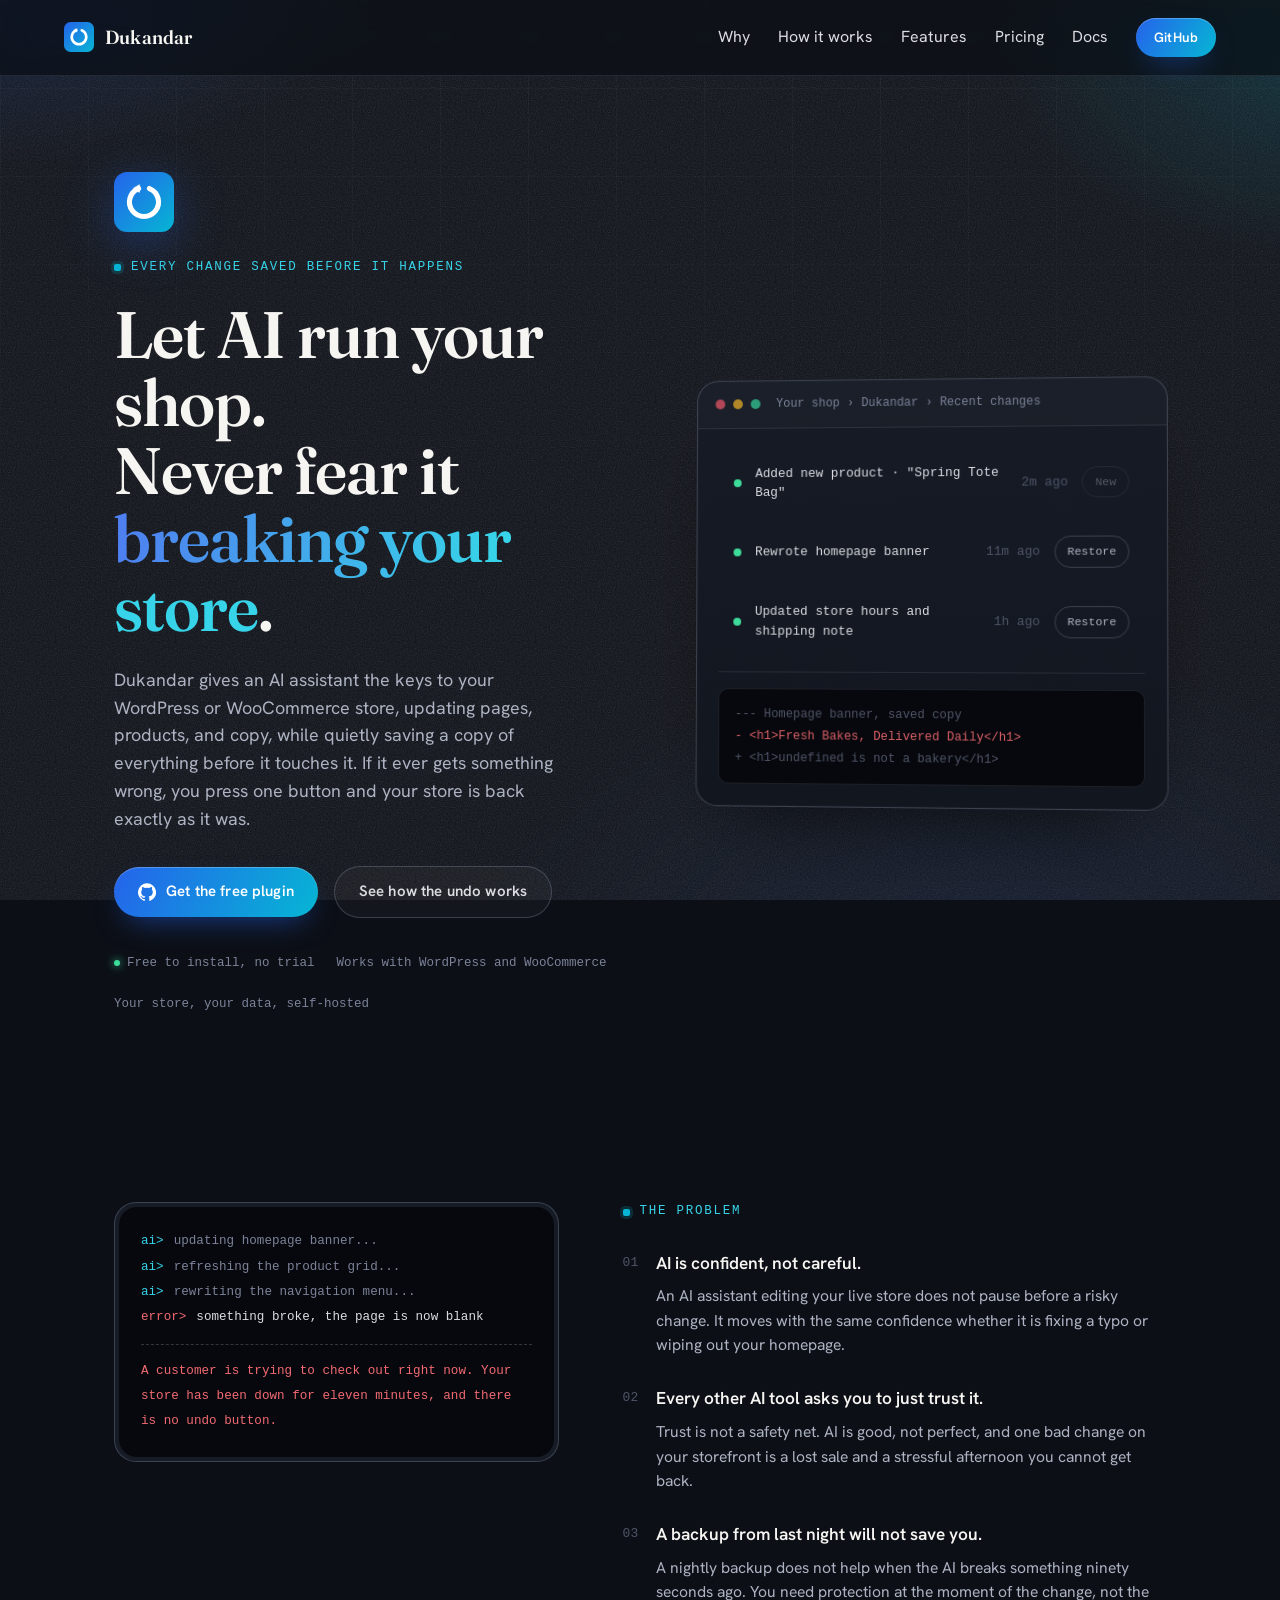
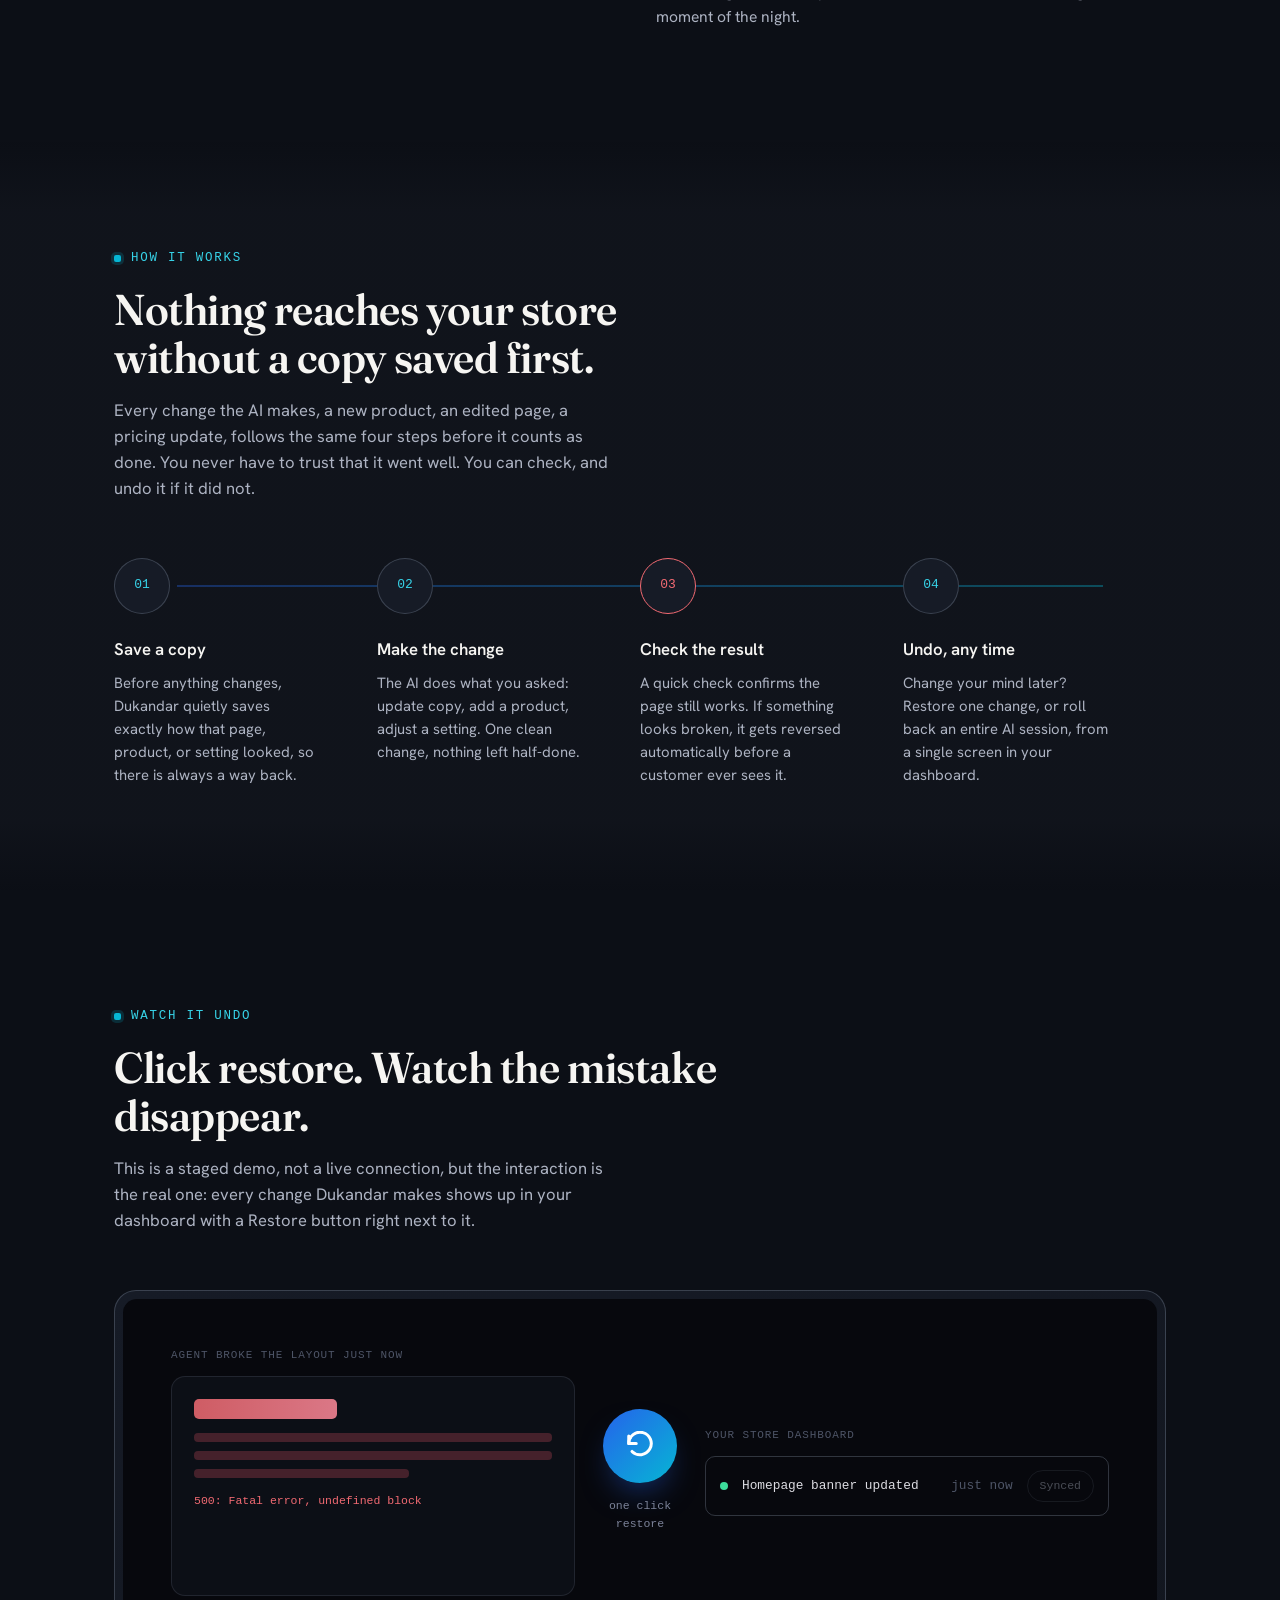
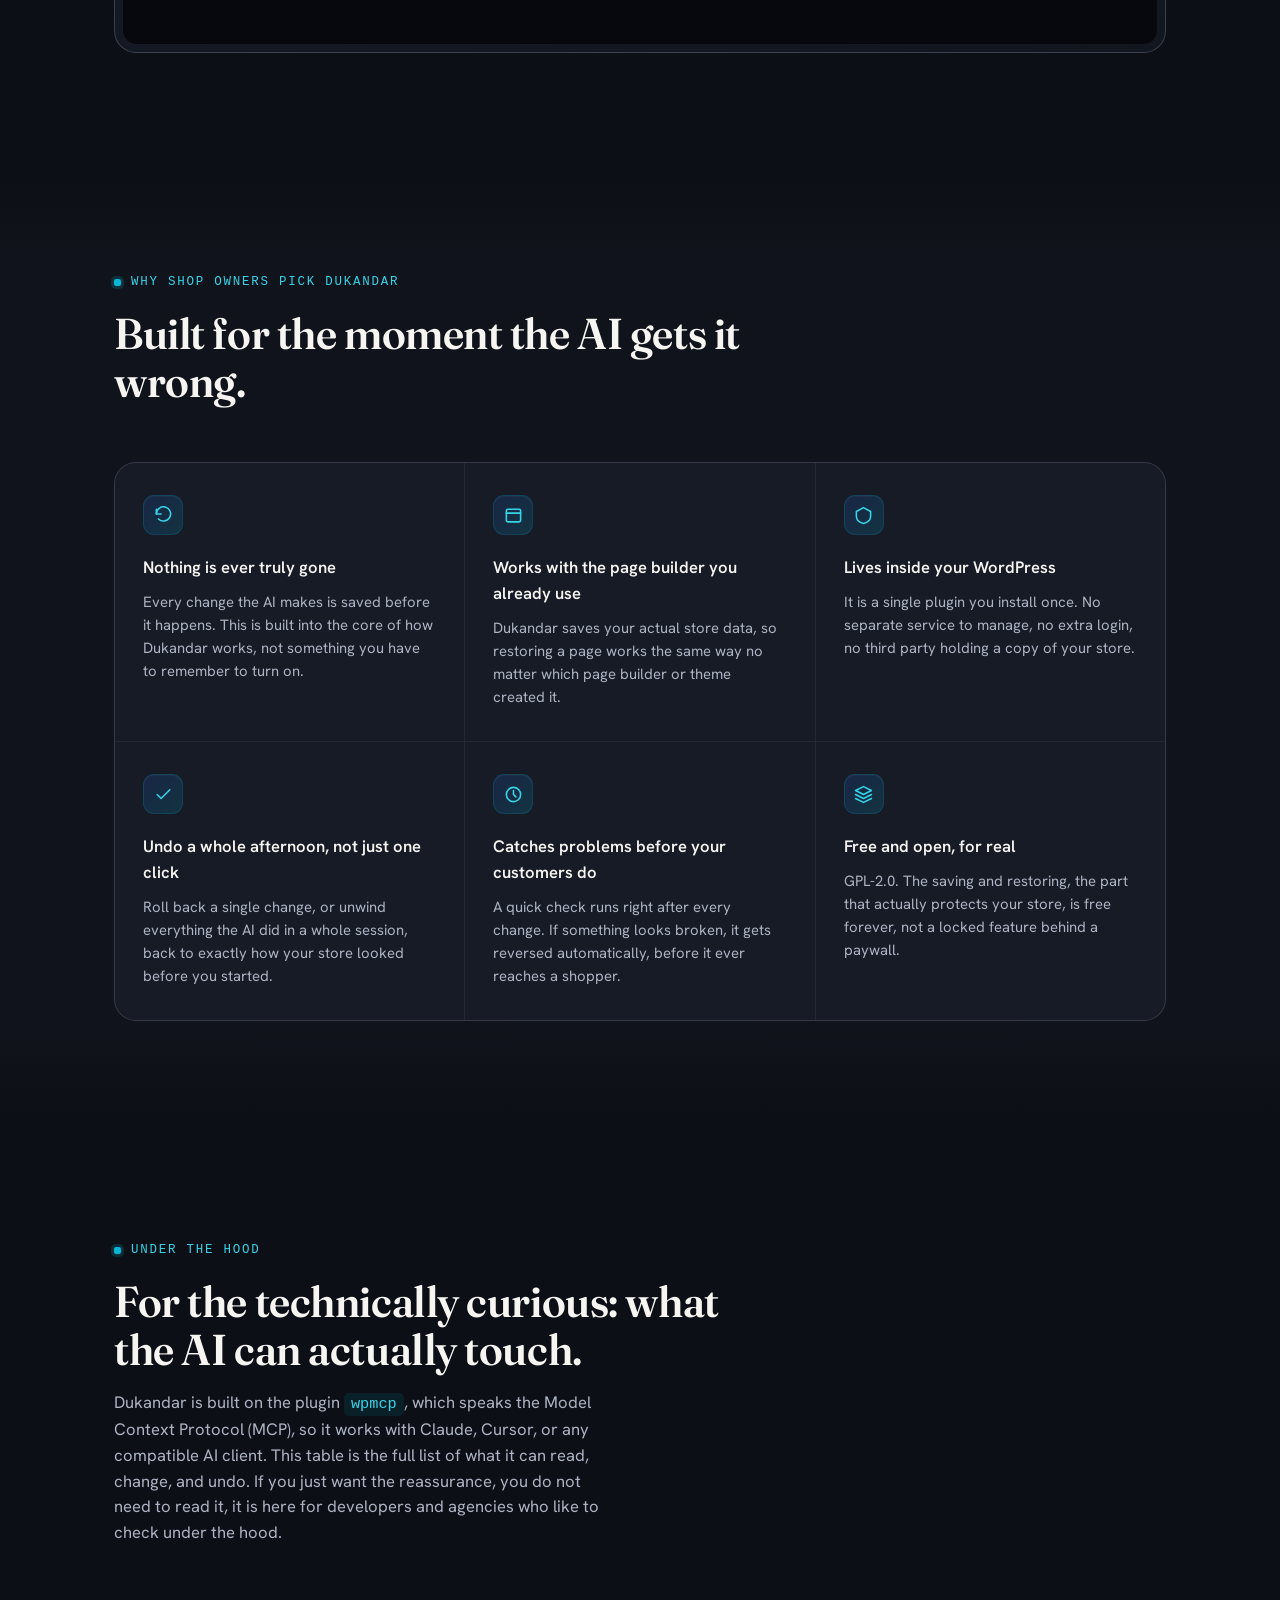
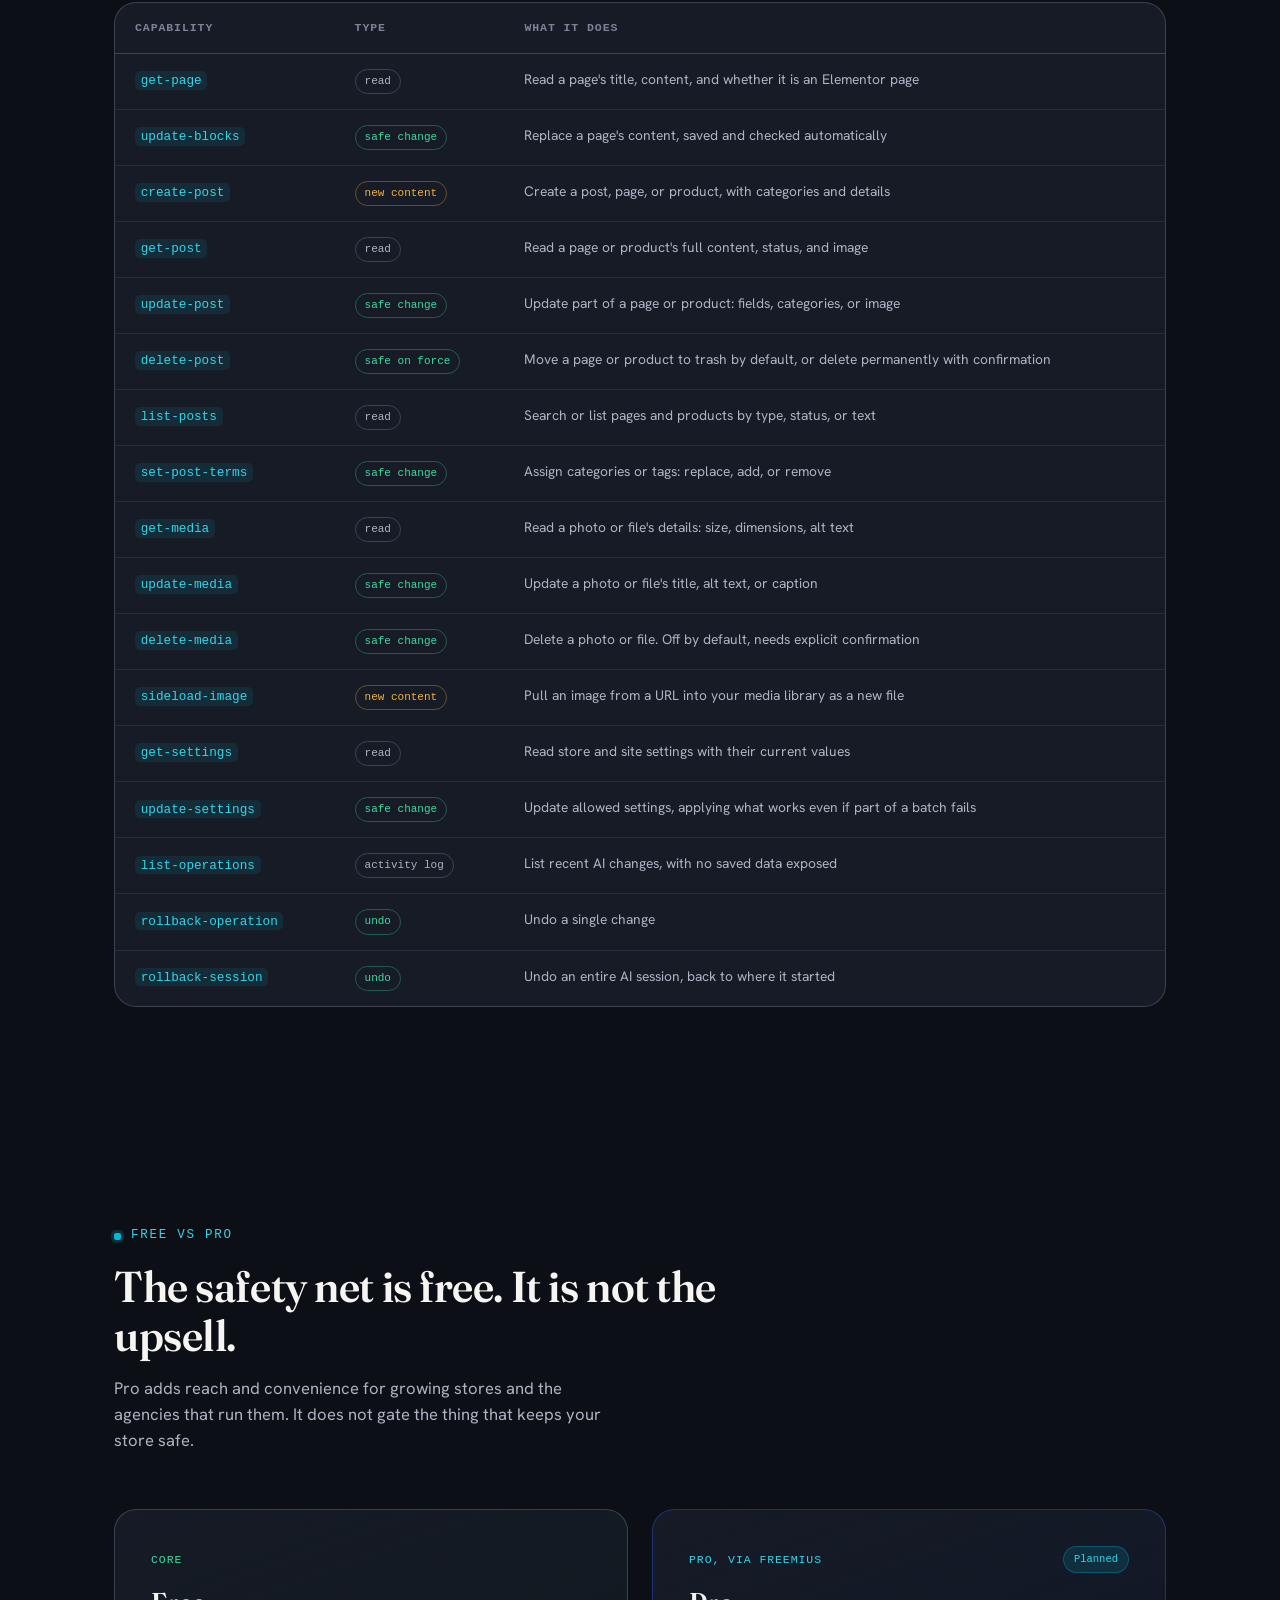
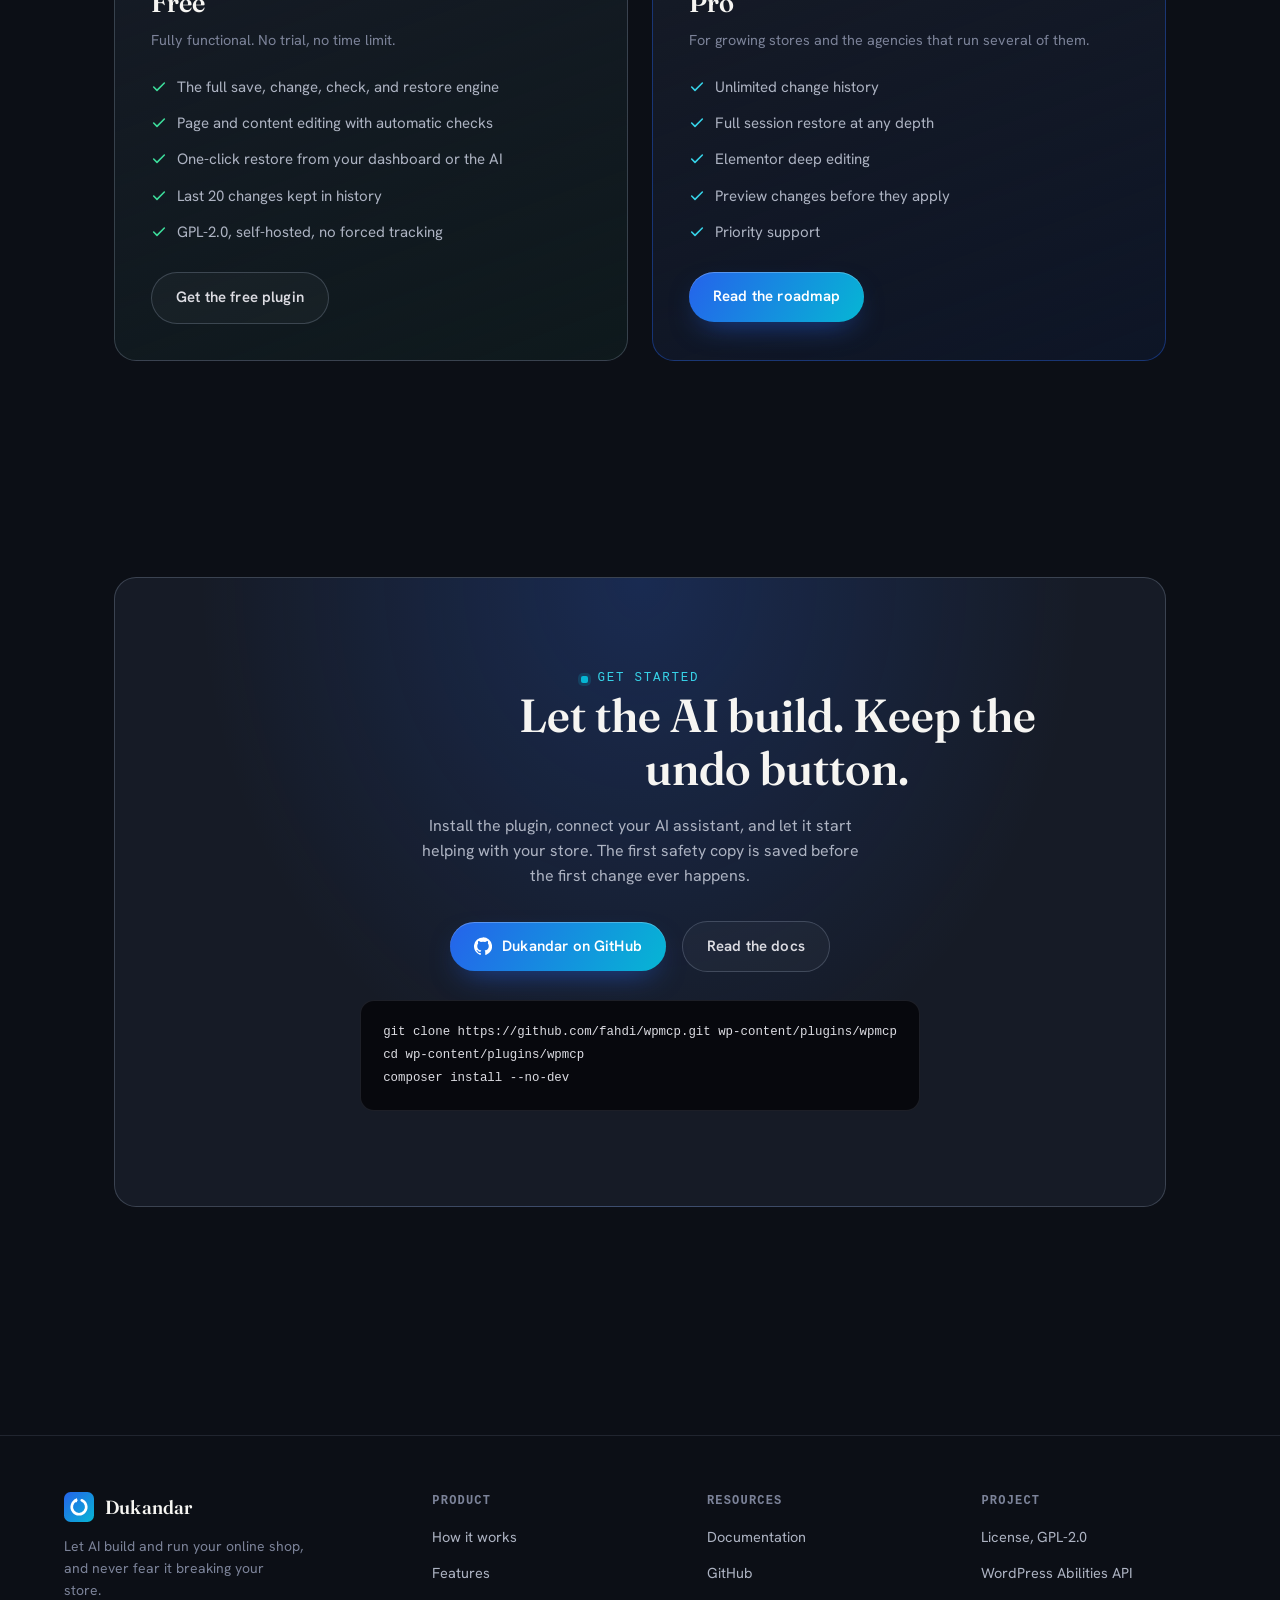
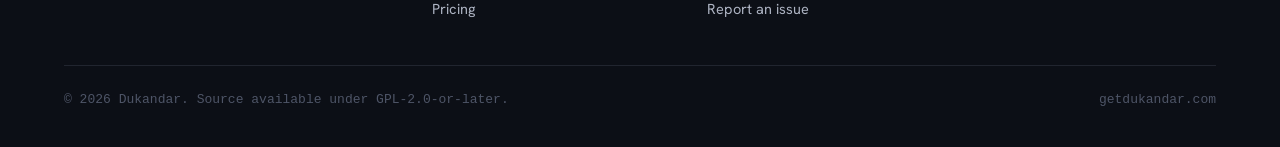
==== commit b0a25647: "polish(ui): section rhythm, feature card tactility, distinct Free-tier identity Adds a faint alterna" ====
--- a/index.html
+++ b/index.html
@@ -170,7 +170,7 @@
   </section>
 
   <!-- ================= HOW IT WORKS ================= -->
-  <section class="section" id="how-it-works">
+  <section class="section tint" id="how-it-works">
     <div class="section-head reveal">
       <span class="eyebrow">How it works</span>
       <h2>Nothing reaches your store without a copy saved first.</h2>
@@ -250,7 +250,7 @@
   </section>
 
   <!-- ================= FEATURES ================= -->
-  <section class="section" id="features">
+  <section class="section tint" id="features">
     <div class="section-head reveal">
       <span class="eyebrow">Why shop owners pick Dukandar</span>
       <h2>Built for the moment the AI gets it wrong.</h2>
--- a/assets/css/landing.css
+++ b/assets/css/landing.css
@@ -163,6 +163,22 @@
   padding: 108px var(--edge);
   max-width: var(--container);
   margin-inline: auto;
+}
+
+/* A faint tint on alternating sections (applied explicitly via .tint in
+   markup, rather than nth-of-type, since not every <section> carries
+   .section), just enough to break long scroll into readable "rooms"
+   without hard dividers or a different background color per section. */
+.section.tint {
+  position: relative;
+}
+.section.tint::before {
+  content: "";
+  position: absolute;
+  inset: 0 calc(-1 * var(--edge));
+  background: linear-gradient(180deg, transparent, rgba(160, 172, 194, 0.03) 10%, rgba(160, 172, 194, 0.03) 90%, transparent);
+  z-index: -1;
+  pointer-events: none;
 }
 
 .section-head {
@@ -347,20 +363,32 @@
 .feature-card {
   background: var(--bg-panel);
   padding: 32px 28px;
-  transition: background var(--dur-fast) var(--ease-out);
-}
-.feature-card:hover { background: var(--bg-panel-2); }
+  transition: background var(--dur-fast) var(--ease-out), transform var(--dur-fast) var(--ease-out);
+  position: relative;
+}
+.feature-card:hover {
+  background: var(--bg-panel-2);
+  transform: translateY(-3px);
+  z-index: 2;
+}
 
 .feature-card .ficon {
-  width: 38px;
-  height: 38px;
-  border-radius: 10px;
-  background: linear-gradient(135deg, rgba(37,99,235,0.18), rgba(6,182,212,0.18));
+  width: 40px;
+  height: 40px;
+  border-radius: 11px;
+  background: linear-gradient(135deg, rgba(37,99,235,0.16), rgba(6,182,212,0.16));
+  border: 1px solid rgba(6, 182, 212, 0.16);
   display: flex;
   align-items: center;
   justify-content: center;
   margin-bottom: 20px;
   color: var(--brand-accent-soft);
+  box-shadow: 0 1px 0 rgba(255,255,255,0.04) inset;
+  transition: transform var(--dur-fast) var(--ease-spring), border-color var(--dur-fast) var(--ease-out);
+}
+.feature-card:hover .ficon {
+  transform: scale(1.08) rotate(-4deg);
+  border-color: rgba(6, 182, 212, 0.4);
 }
 .feature-card .ficon svg { width: 19px; height: 19px; }
 
@@ -545,12 +573,22 @@
   padding: 36px;
   background: var(--bg-panel);
   position: relative;
+  transition: border-color var(--dur-fast) var(--ease-out), transform var(--dur-fast) var(--ease-out);
+}
+
+.price-card:not(.is-pro) {
+  background: linear-gradient(160deg, var(--bg-panel), rgba(61, 220, 155, 0.05));
+}
+.price-card:not(.is-pro):hover {
+  border-color: rgba(61, 220, 155, 0.35);
+  transform: translateY(-2px);
 }
 
 .price-card.is-pro {
   background: linear-gradient(160deg, var(--bg-panel), rgba(37,99,235,0.08));
   border-color: rgba(37, 99, 235, 0.4);
 }
+.price-card.is-pro:hover { transform: translateY(-2px); }
 
 .price-card .ptag {
   font-family: var(--font-mono);
@@ -559,6 +597,7 @@
   text-transform: uppercase;
   color: var(--ink-500);
 }
+.price-card:not(.is-pro) .ptag { color: var(--signal-ok); }
 .price-card.is-pro .ptag { color: var(--brand-accent-soft); }
 
 .price-card .pname {
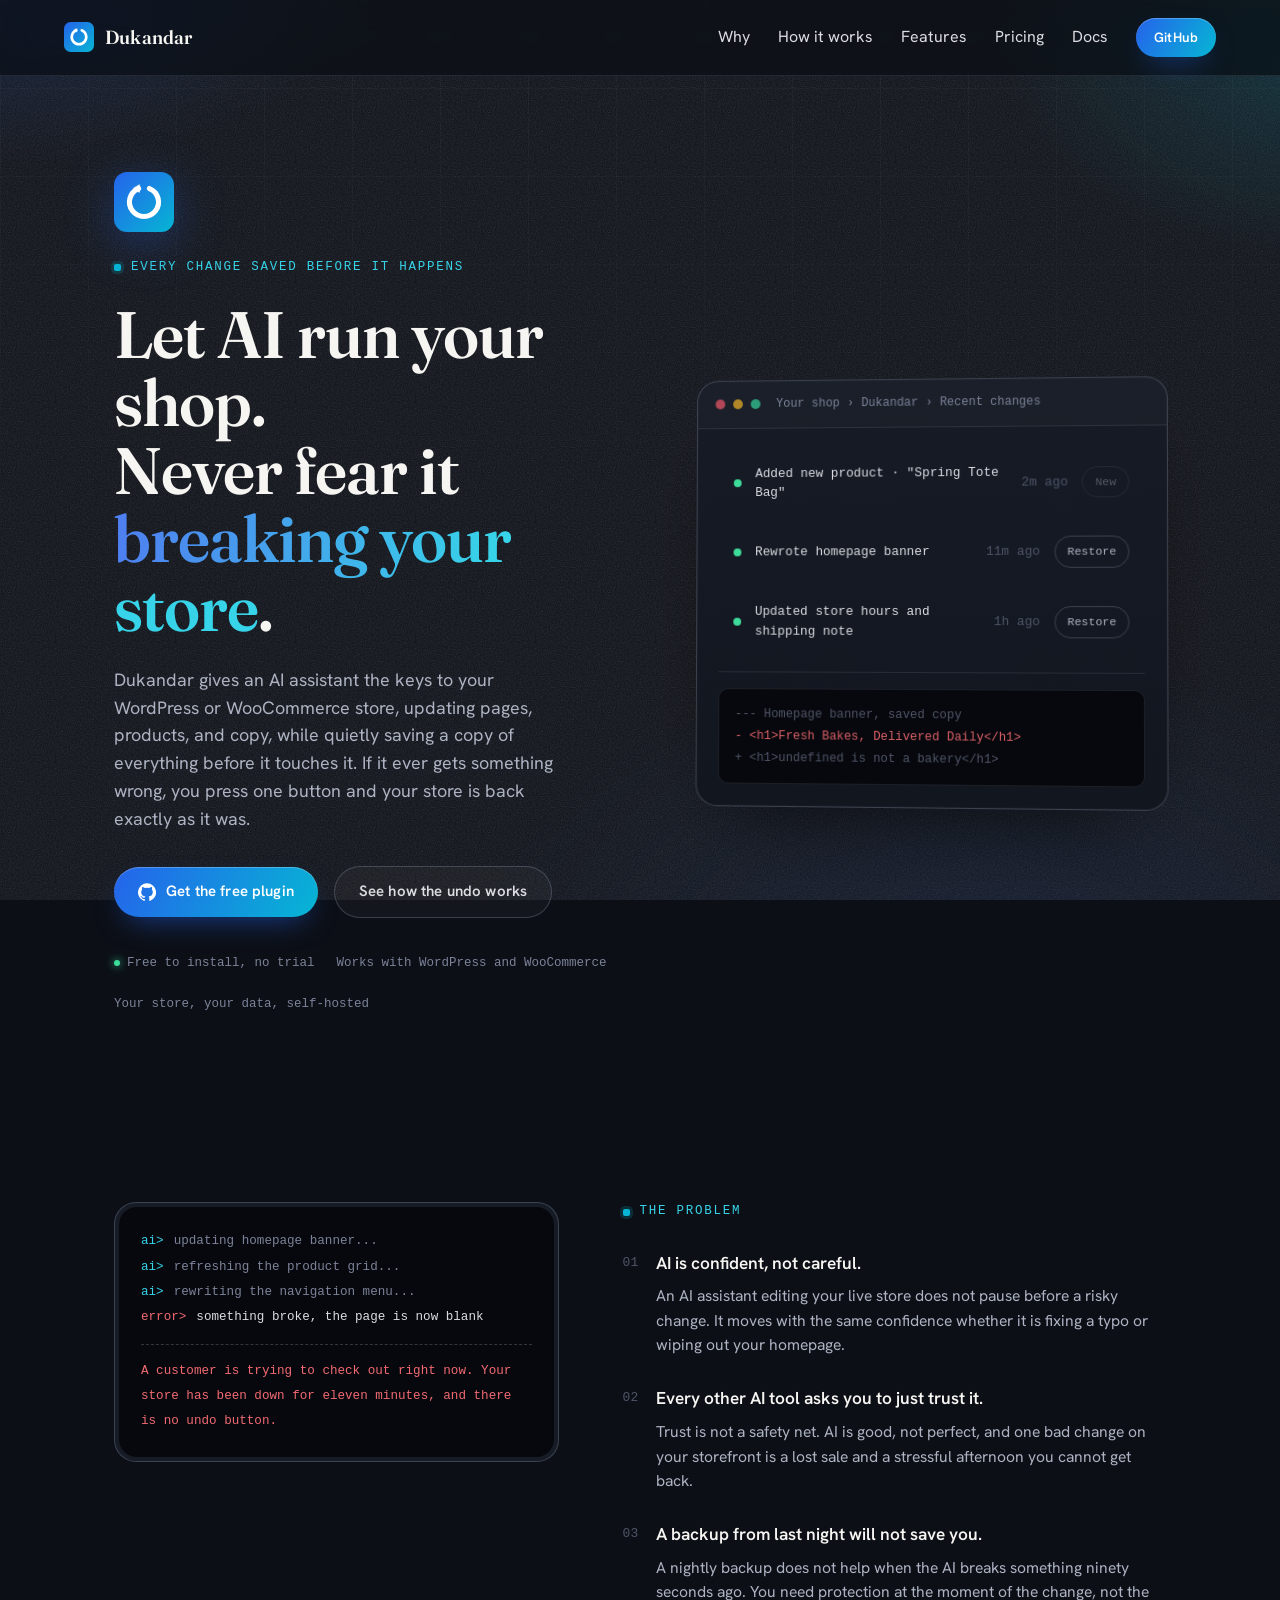
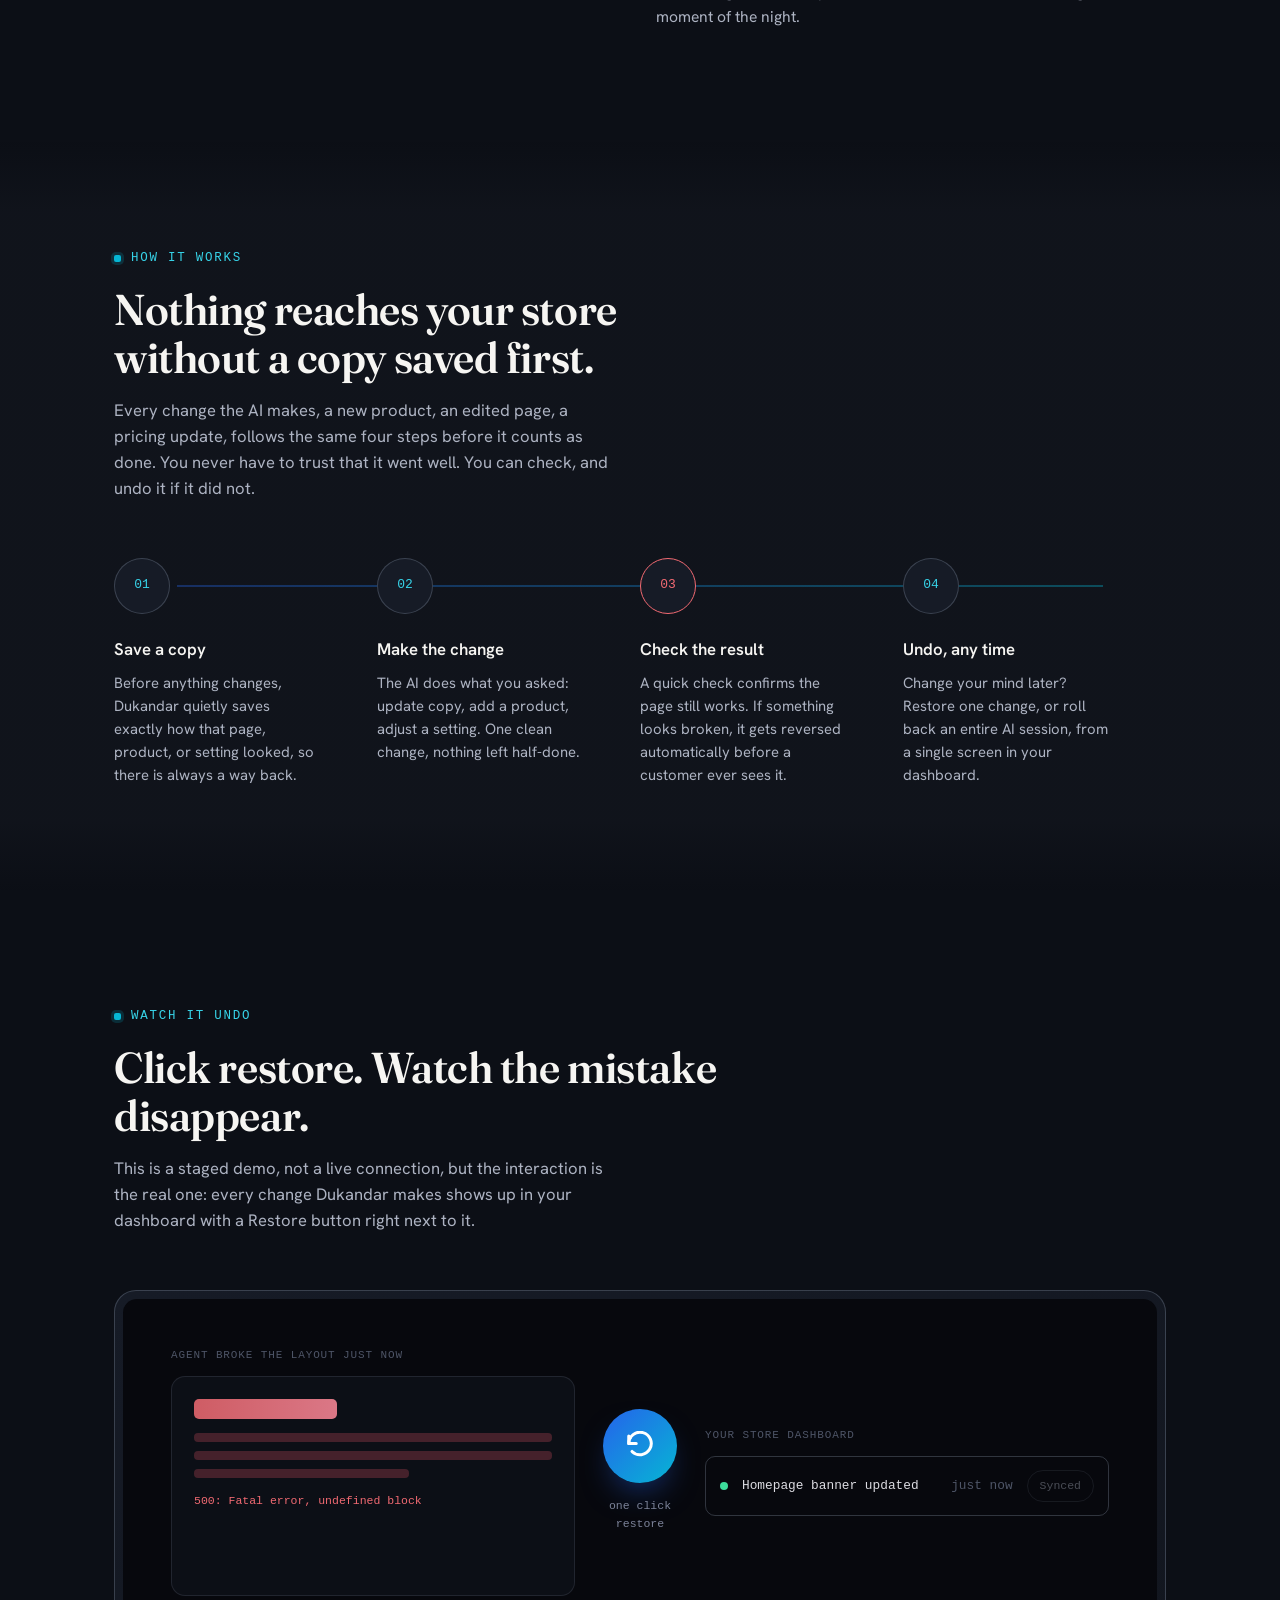
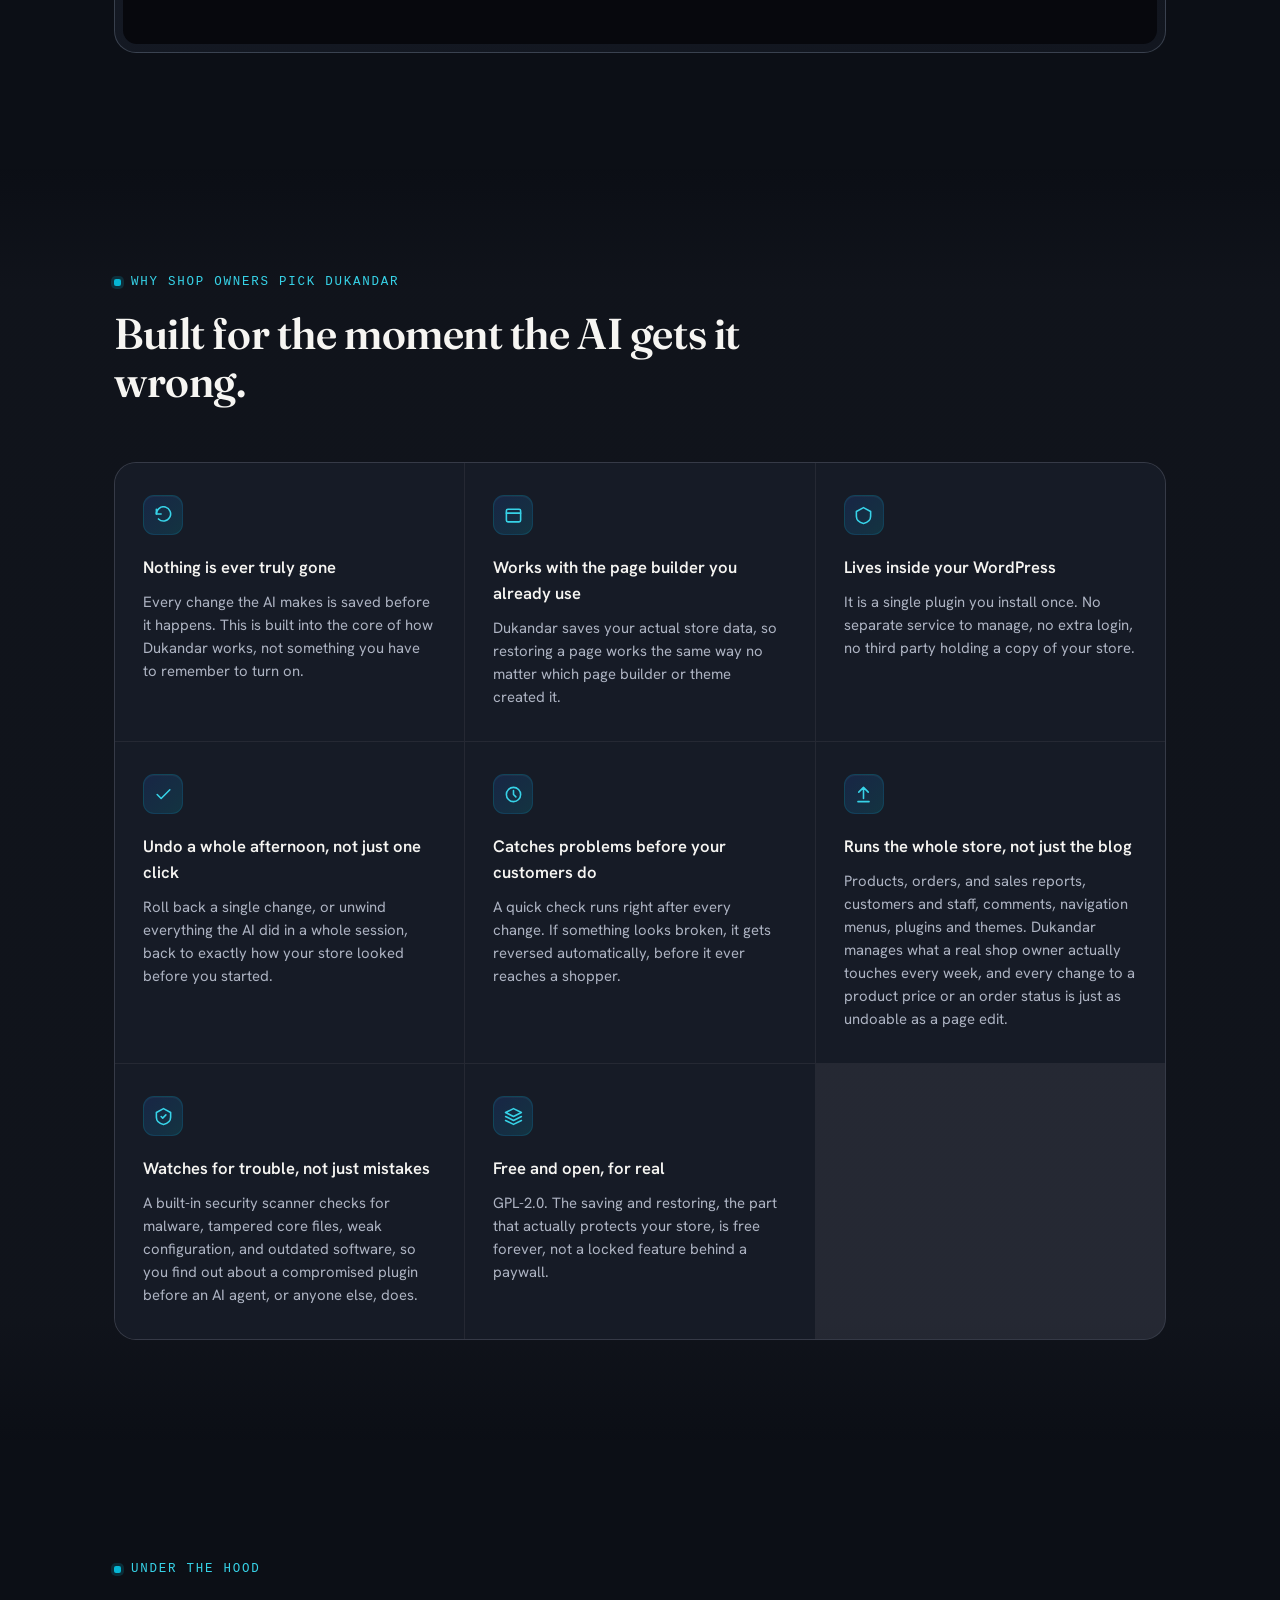
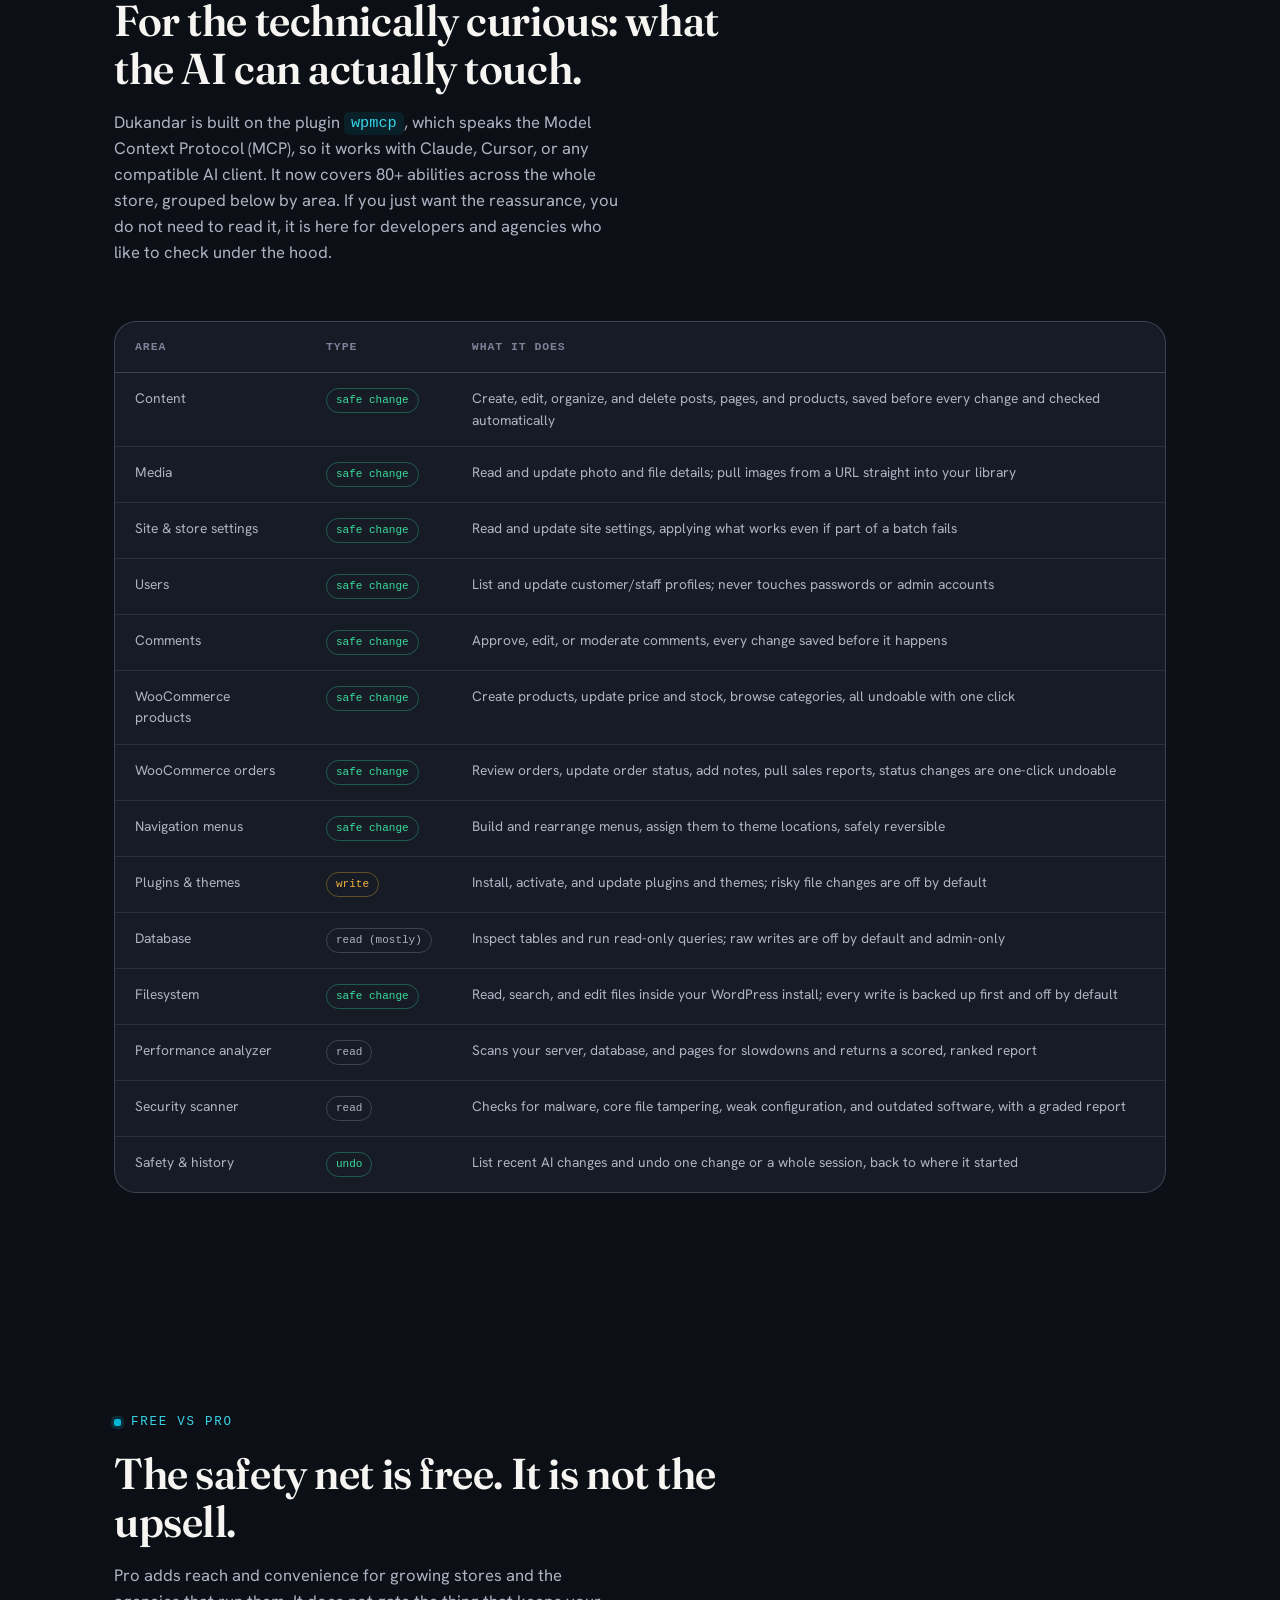
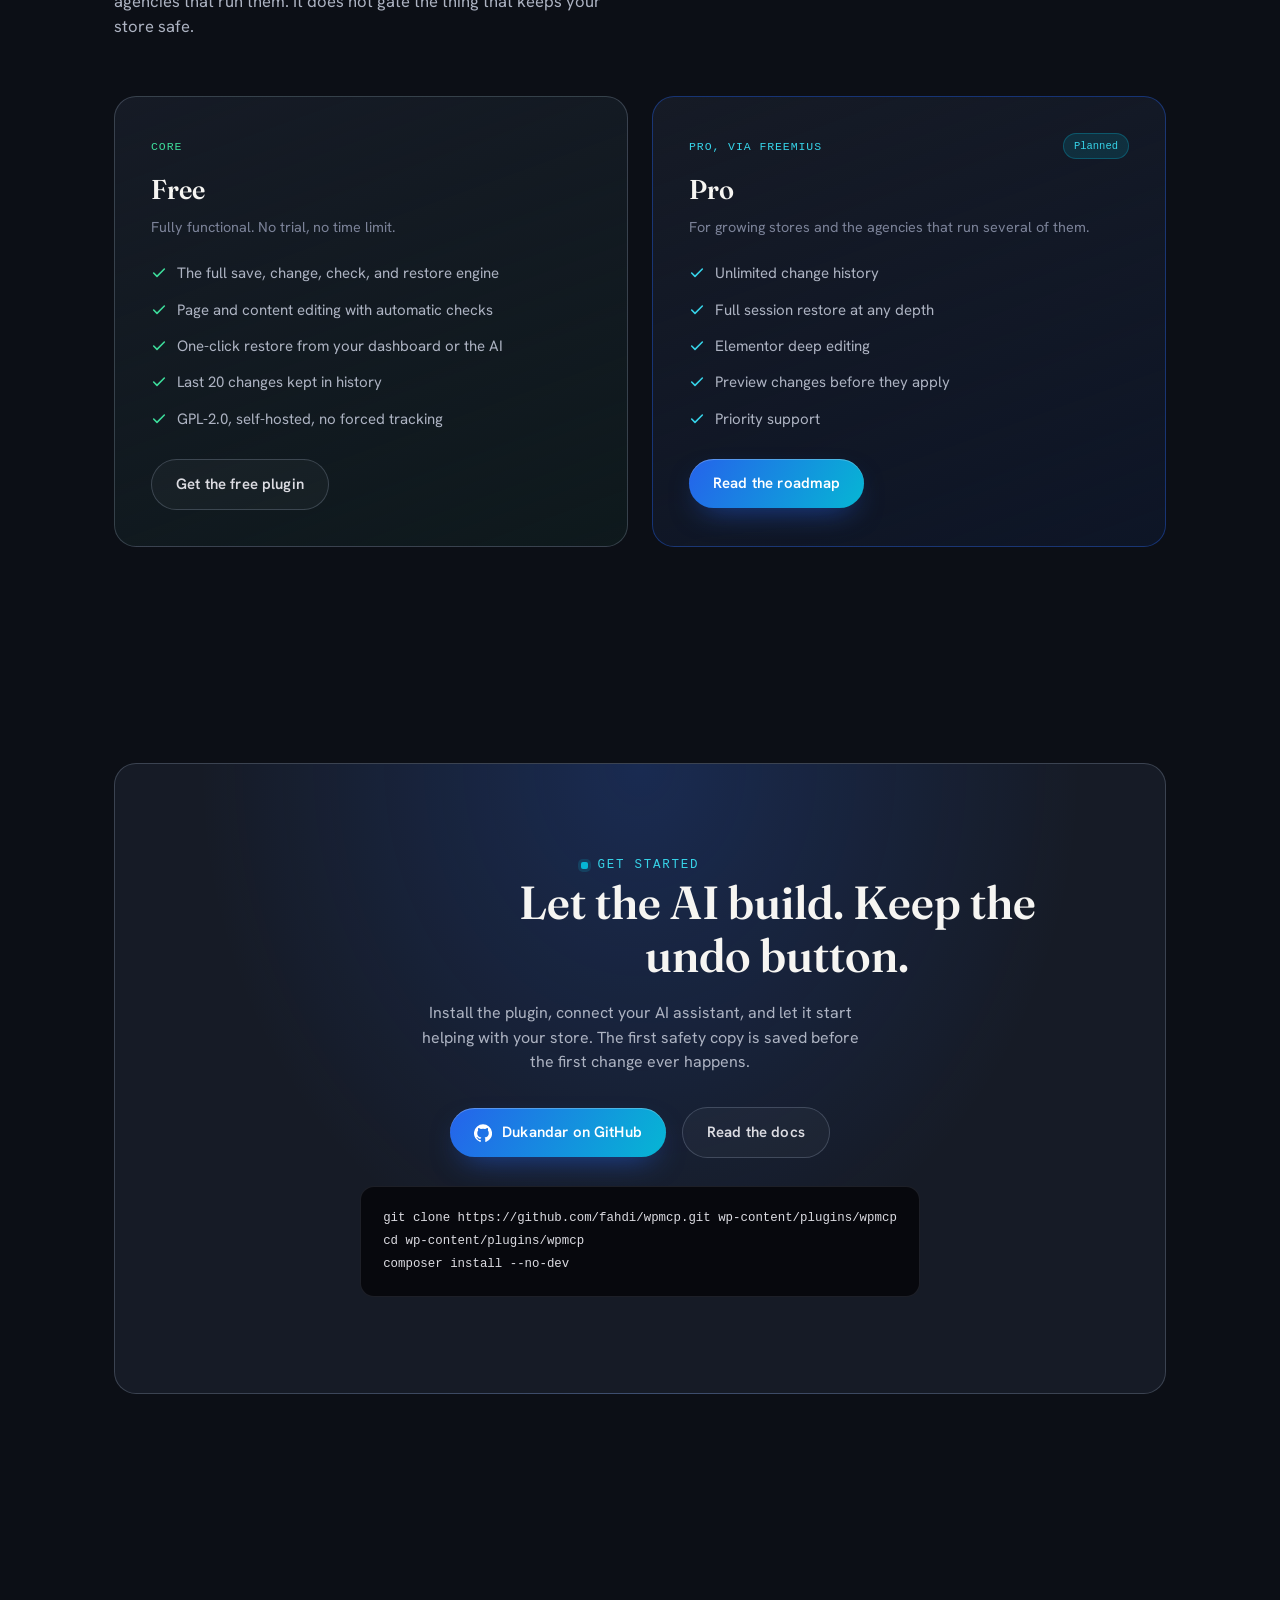
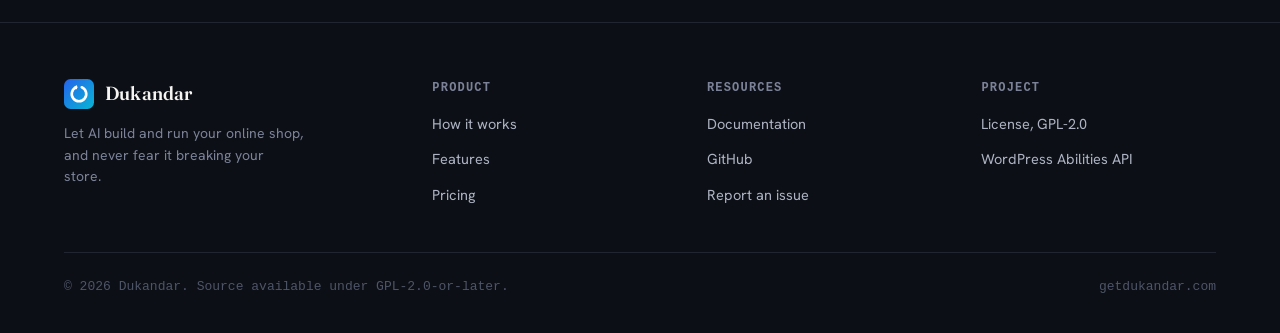
==== commit 1758da51: "docs(content): update tools reference, safety model, and landing copy for the expanded tool surface " ====
--- a/index.html
+++ b/index.html
@@ -283,6 +283,16 @@
         <p>A quick check runs right after every change. If something looks broken, it gets reversed automatically, before it ever reaches a shopper.</p>
       </article>
       <article class="feature-card reveal">
+        <div class="ficon"><svg viewBox="0 0 24 24" fill="none" stroke="currentColor" stroke-width="2" stroke-linecap="round" stroke-linejoin="round"><path d="M6 9l6-6 6 6M12 3v14M5 21h14"/></svg></div>
+        <h3>Runs the whole store, not just the blog</h3>
+        <p>Products, orders, and sales reports, customers and staff, comments, navigation menus, plugins and themes. Dukandar manages what a real shop owner actually touches every week, and every change to a product price or an order status is just as undoable as a page edit.</p>
+      </article>
+      <article class="feature-card reveal">
+        <div class="ficon"><svg viewBox="0 0 24 24" fill="none" stroke="currentColor" stroke-width="2" stroke-linecap="round" stroke-linejoin="round"><path d="M12 2 3 7v6c0 5 4 8 9 9 5-1 9-4 9-9V7z"/><path d="M9 12l2 2 4-4"/></svg></div>
+        <h3>Watches for trouble, not just mistakes</h3>
+        <p>A built-in security scanner checks for malware, tampered core files, weak configuration, and outdated software, so you find out about a compromised plugin before an AI agent, or anyone else, does.</p>
+      </article>
+      <article class="feature-card reveal">
         <div class="ficon"><svg viewBox="0 0 24 24" fill="none" stroke="currentColor" stroke-width="2" stroke-linecap="round" stroke-linejoin="round"><path d="M12 2 2 7l10 5 10-5-10-5z"/><path d="M2 17l10 5 10-5"/><path d="M2 12l10 5 10-5"/></svg></div>
         <h3>Free and open, for real</h3>
         <p>GPL-2.0. The saving and restoring, the part that actually protects your store, is free forever, not a locked feature behind a paywall.</p>
@@ -295,32 +305,29 @@
     <div class="section-head reveal">
       <span class="eyebrow">Under the hood</span>
       <h2>For the technically curious: what the AI can actually touch.</h2>
-      <p>Dukandar is built on the plugin <code data-brand-plugin-slug>wpmcp</code>, which speaks the Model Context Protocol (MCP), so it works with Claude, Cursor, or any compatible AI client. This table is the full list of what it can read, change, and undo. If you just want the reassurance, you do not need to read it, it is here for developers and agencies who like to check under the hood.</p>
+      <p>Dukandar is built on the plugin <code data-brand-plugin-slug>wpmcp</code>, which speaks the Model Context Protocol (MCP), so it works with Claude, Cursor, or any compatible AI client. It now covers 80+ abilities across the whole store, grouped below by area. If you just want the reassurance, you do not need to read it, it is here for developers and agencies who like to check under the hood.</p>
     </div>
 
     <div class="tools-table-wrap reveal">
       <table class="tools-table">
         <thead>
-          <tr><th>Capability</th><th>Type</th><th>What it does</th></tr>
+          <tr><th>Area</th><th>Type</th><th>What it does</th></tr>
         </thead>
         <tbody>
-          <tr><td><code>get-page</code></td><td><span class="pill pill-read">read</span></td><td>Read a page's title, content, and whether it is an Elementor page</td></tr>
-          <tr><td><code>update-blocks</code></td><td><span class="pill pill-safe">safe change</span></td><td>Replace a page's content, saved and checked automatically</td></tr>
-          <tr><td><code>create-post</code></td><td><span class="pill pill-write">new content</span></td><td>Create a post, page, or product, with categories and details</td></tr>
-          <tr><td><code>get-post</code></td><td><span class="pill pill-read">read</span></td><td>Read a page or product's full content, status, and image</td></tr>
-          <tr><td><code>update-post</code></td><td><span class="pill pill-safe">safe change</span></td><td>Update part of a page or product: fields, categories, or image</td></tr>
-          <tr><td><code>delete-post</code></td><td><span class="pill pill-safe">safe on force</span></td><td>Move a page or product to trash by default, or delete permanently with confirmation</td></tr>
-          <tr><td><code>list-posts</code></td><td><span class="pill pill-read">read</span></td><td>Search or list pages and products by type, status, or text</td></tr>
-          <tr><td><code>set-post-terms</code></td><td><span class="pill pill-safe">safe change</span></td><td>Assign categories or tags: replace, add, or remove</td></tr>
-          <tr><td><code>get-media</code></td><td><span class="pill pill-read">read</span></td><td>Read a photo or file's details: size, dimensions, alt text</td></tr>
-          <tr><td><code>update-media</code></td><td><span class="pill pill-safe">safe change</span></td><td>Update a photo or file's title, alt text, or caption</td></tr>
-          <tr><td><code>delete-media</code></td><td><span class="pill pill-safe">safe change</span></td><td>Delete a photo or file. Off by default, needs explicit confirmation</td></tr>
-          <tr><td><code>sideload-image</code></td><td><span class="pill pill-write">new content</span></td><td>Pull an image from a URL into your media library as a new file</td></tr>
-          <tr><td><code>get-settings</code></td><td><span class="pill pill-read">read</span></td><td>Read store and site settings with their current values</td></tr>
-          <tr><td><code>update-settings</code></td><td><span class="pill pill-safe">safe change</span></td><td>Update allowed settings, applying what works even if part of a batch fails</td></tr>
-          <tr><td><code>list-operations</code></td><td><span class="pill pill-read">activity log</span></td><td>List recent AI changes, with no saved data exposed</td></tr>
-          <tr><td><code>rollback-operation</code></td><td><span class="pill pill-safe">undo</span></td><td>Undo a single change</td></tr>
-          <tr><td><code>rollback-session</code></td><td><span class="pill pill-safe">undo</span></td><td>Undo an entire AI session, back to where it started</td></tr>
+          <tr><td>Content</td><td><span class="pill pill-safe">safe change</span></td><td>Create, edit, organize, and delete posts, pages, and products, saved before every change and checked automatically</td></tr>
+          <tr><td>Media</td><td><span class="pill pill-safe">safe change</span></td><td>Read and update photo and file details; pull images from a URL straight into your library</td></tr>
+          <tr><td>Site &amp; store settings</td><td><span class="pill pill-safe">safe change</span></td><td>Read and update site settings, applying what works even if part of a batch fails</td></tr>
+          <tr><td>Users</td><td><span class="pill pill-safe">safe change</span></td><td>List and update customer/staff profiles; never touches passwords or admin accounts</td></tr>
+          <tr><td>Comments</td><td><span class="pill pill-safe">safe change</span></td><td>Approve, edit, or moderate comments, every change saved before it happens</td></tr>
+          <tr><td>WooCommerce products</td><td><span class="pill pill-safe">safe change</span></td><td>Create products, update price and stock, browse categories, all undoable with one click</td></tr>
+          <tr><td>WooCommerce orders</td><td><span class="pill pill-safe">safe change</span></td><td>Review orders, update order status, add notes, pull sales reports, status changes are one-click undoable</td></tr>
+          <tr><td>Navigation menus</td><td><span class="pill pill-safe">safe change</span></td><td>Build and rearrange menus, assign them to theme locations, safely reversible</td></tr>
+          <tr><td>Plugins &amp; themes</td><td><span class="pill pill-write">write</span></td><td>Install, activate, and update plugins and themes; risky file changes are off by default</td></tr>
+          <tr><td>Database</td><td><span class="pill pill-read">read (mostly)</span></td><td>Inspect tables and run read-only queries; raw writes are off by default and admin-only</td></tr>
+          <tr><td>Filesystem</td><td><span class="pill pill-safe">safe change</span></td><td>Read, search, and edit files inside your WordPress install; every write is backed up first and off by default</td></tr>
+          <tr><td>Performance analyzer</td><td><span class="pill pill-read">read</span></td><td>Scans your server, database, and pages for slowdowns and returns a scored, ranked report</td></tr>
+          <tr><td>Security scanner</td><td><span class="pill pill-read">read</span></td><td>Checks for malware, core file tampering, weak configuration, and outdated software, with a graded report</td></tr>
+          <tr><td>Safety &amp; history</td><td><span class="pill pill-safe">undo</span></td><td>List recent AI changes and undo one change or a whole session, back to where it started</td></tr>
         </tbody>
       </table>
     </div>
--- a/assets/css/base.css
+++ b/assets/css/base.css
@@ -3,7 +3,7 @@
    ========================================================================== */
 
 *, *::before, *::after { box-sizing: border-box; }
-html { -webkit-text-size-adjust: 100%; scroll-behavior: smooth; }
+html { -webkit-text-size-adjust: 100%; scroll-behavior: smooth; overflow-x: hidden; }
 @media (prefers-reduced-motion: reduce) {
   html { scroll-behavior: auto; }
 }
@@ -214,6 +214,20 @@
   font-size: 13.5px;
   line-height: 1.7;
   color: var(--ink-100);
+  position: relative;
+}
+
+/* A soft fade on the trailing edge hints a long command scrolls further,
+   instead of letting it look simply cut off at the card's edge. Purely
+   decorative and non-interactive, so it can't block the real scroll. */
+pre.is-scrollable-hint::after {
+  content: "";
+  position: absolute;
+  top: 1px; right: 1px; bottom: 1px;
+  width: 28px;
+  border-radius: 0 var(--radius-md) var(--radius-md) 0;
+  background: linear-gradient(to right, transparent, var(--bg-void) 78%);
+  pointer-events: none;
 }
 
 code {
--- a/assets/css/site.css
+++ b/assets/css/site.css
@@ -74,6 +74,19 @@
 
 @media (max-width: 760px) {
   .nav-toggle { display: inline-flex; }
+
+  /* backdrop-filter on .site-header creates a containing block for any
+     fixed-position descendant, which would otherwise collapse this panel
+     to the header's own (tiny) box instead of the full viewport below it.
+     Dropping the blur only at this breakpoint, while the mobile panel is
+     open, keeps .nav-links truly viewport-fixed and fully opaque. */
+  .site-header:has(.nav-links.is-open),
+  .site-header.nav-is-open {
+    backdrop-filter: none;
+    -webkit-backdrop-filter: none;
+    background: var(--bg-base);
+  }
+
   .nav-links {
     position: fixed;
     inset: 66px 0 0 0;
@@ -87,6 +100,7 @@
     pointer-events: none;
     transition: opacity var(--dur-fast) var(--ease-out), transform var(--dur-fast) var(--ease-out);
     border-bottom: 1px solid var(--hairline);
+    z-index: 60;
   }
   .nav-links.is-open {
     transform: translateY(0);
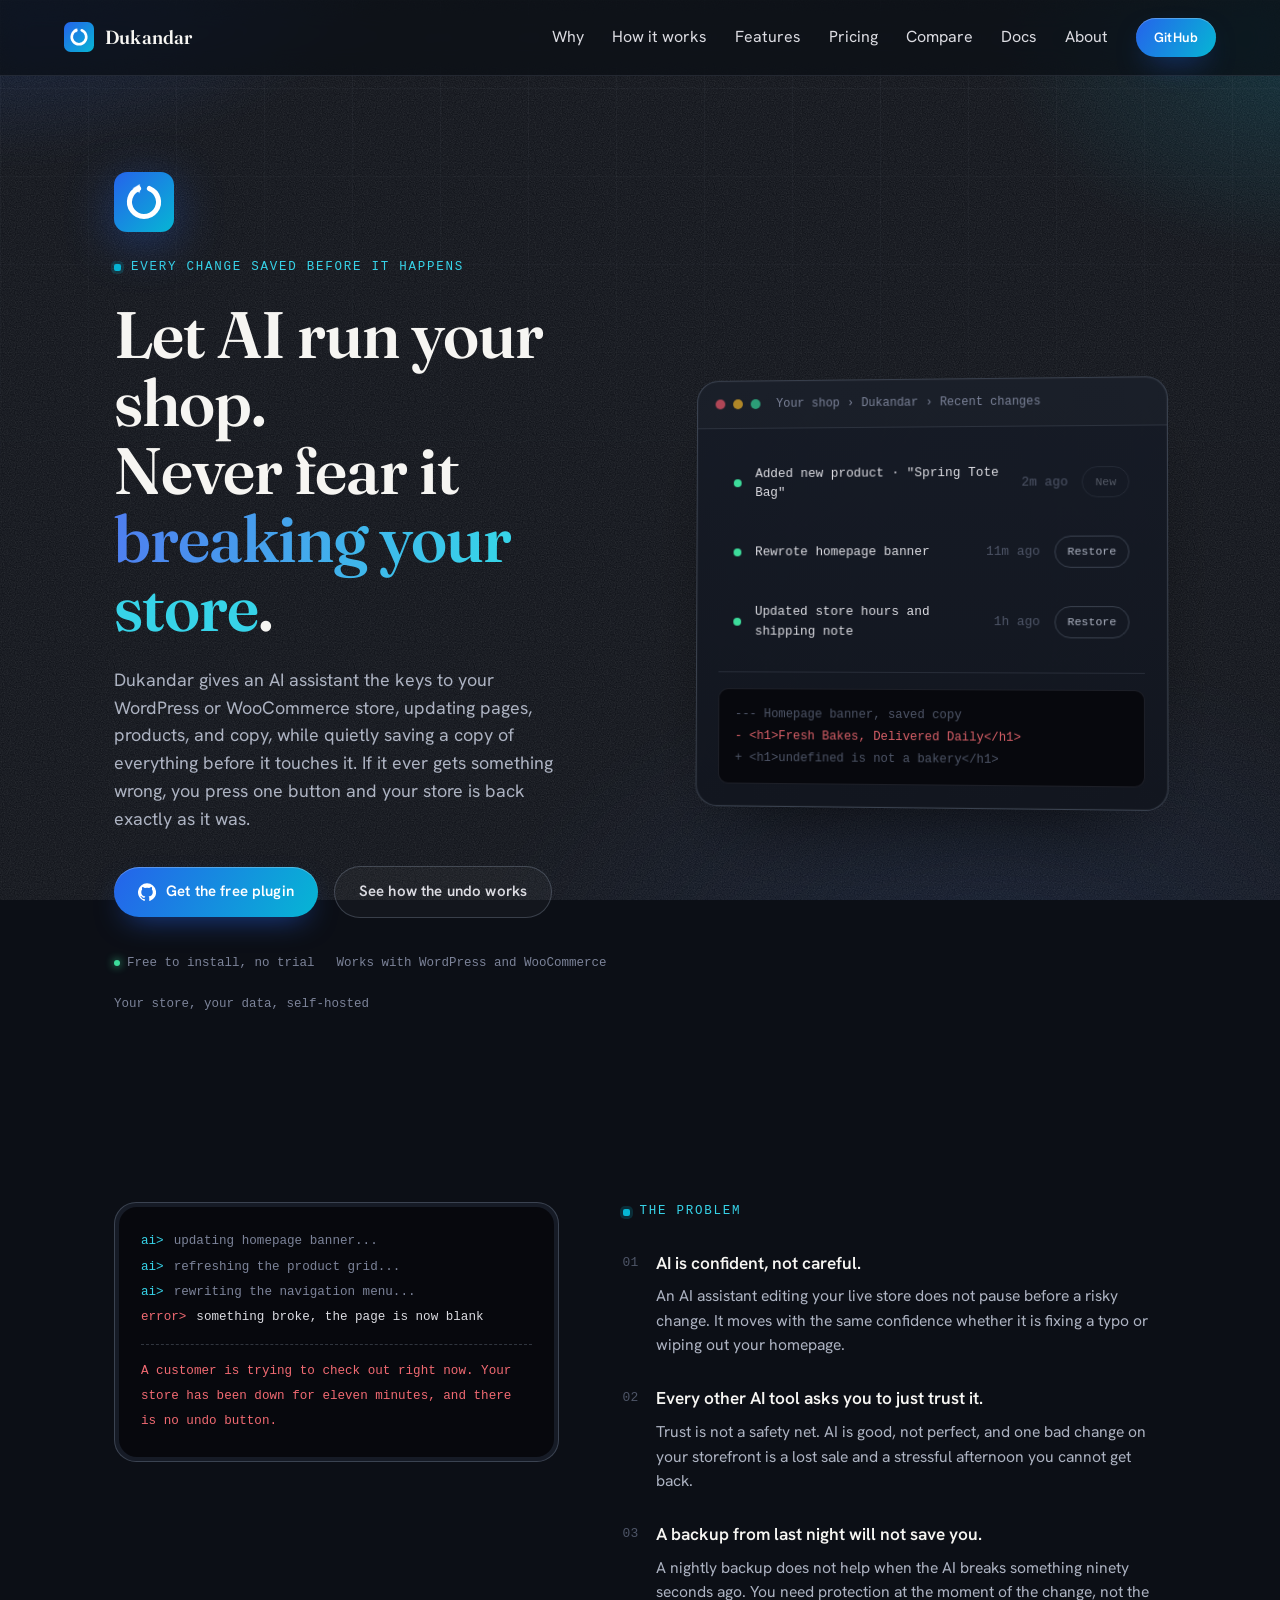
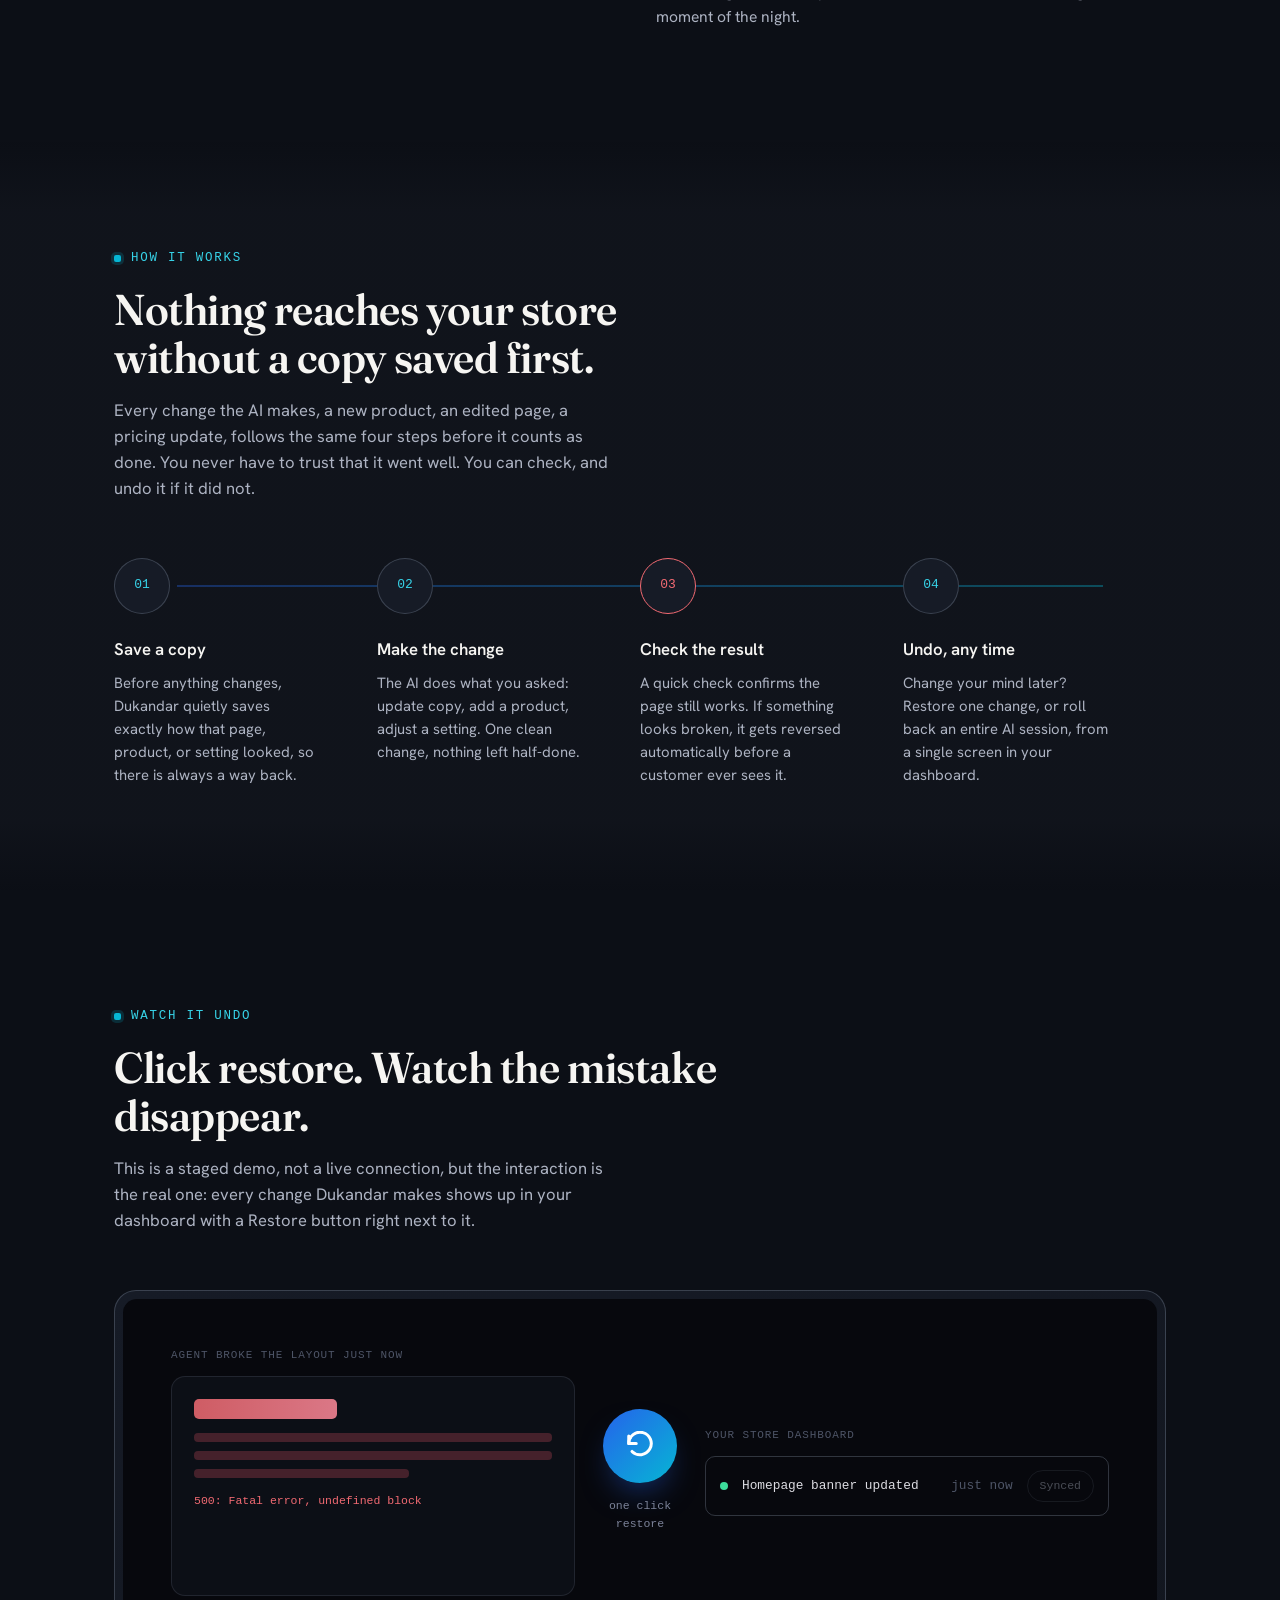
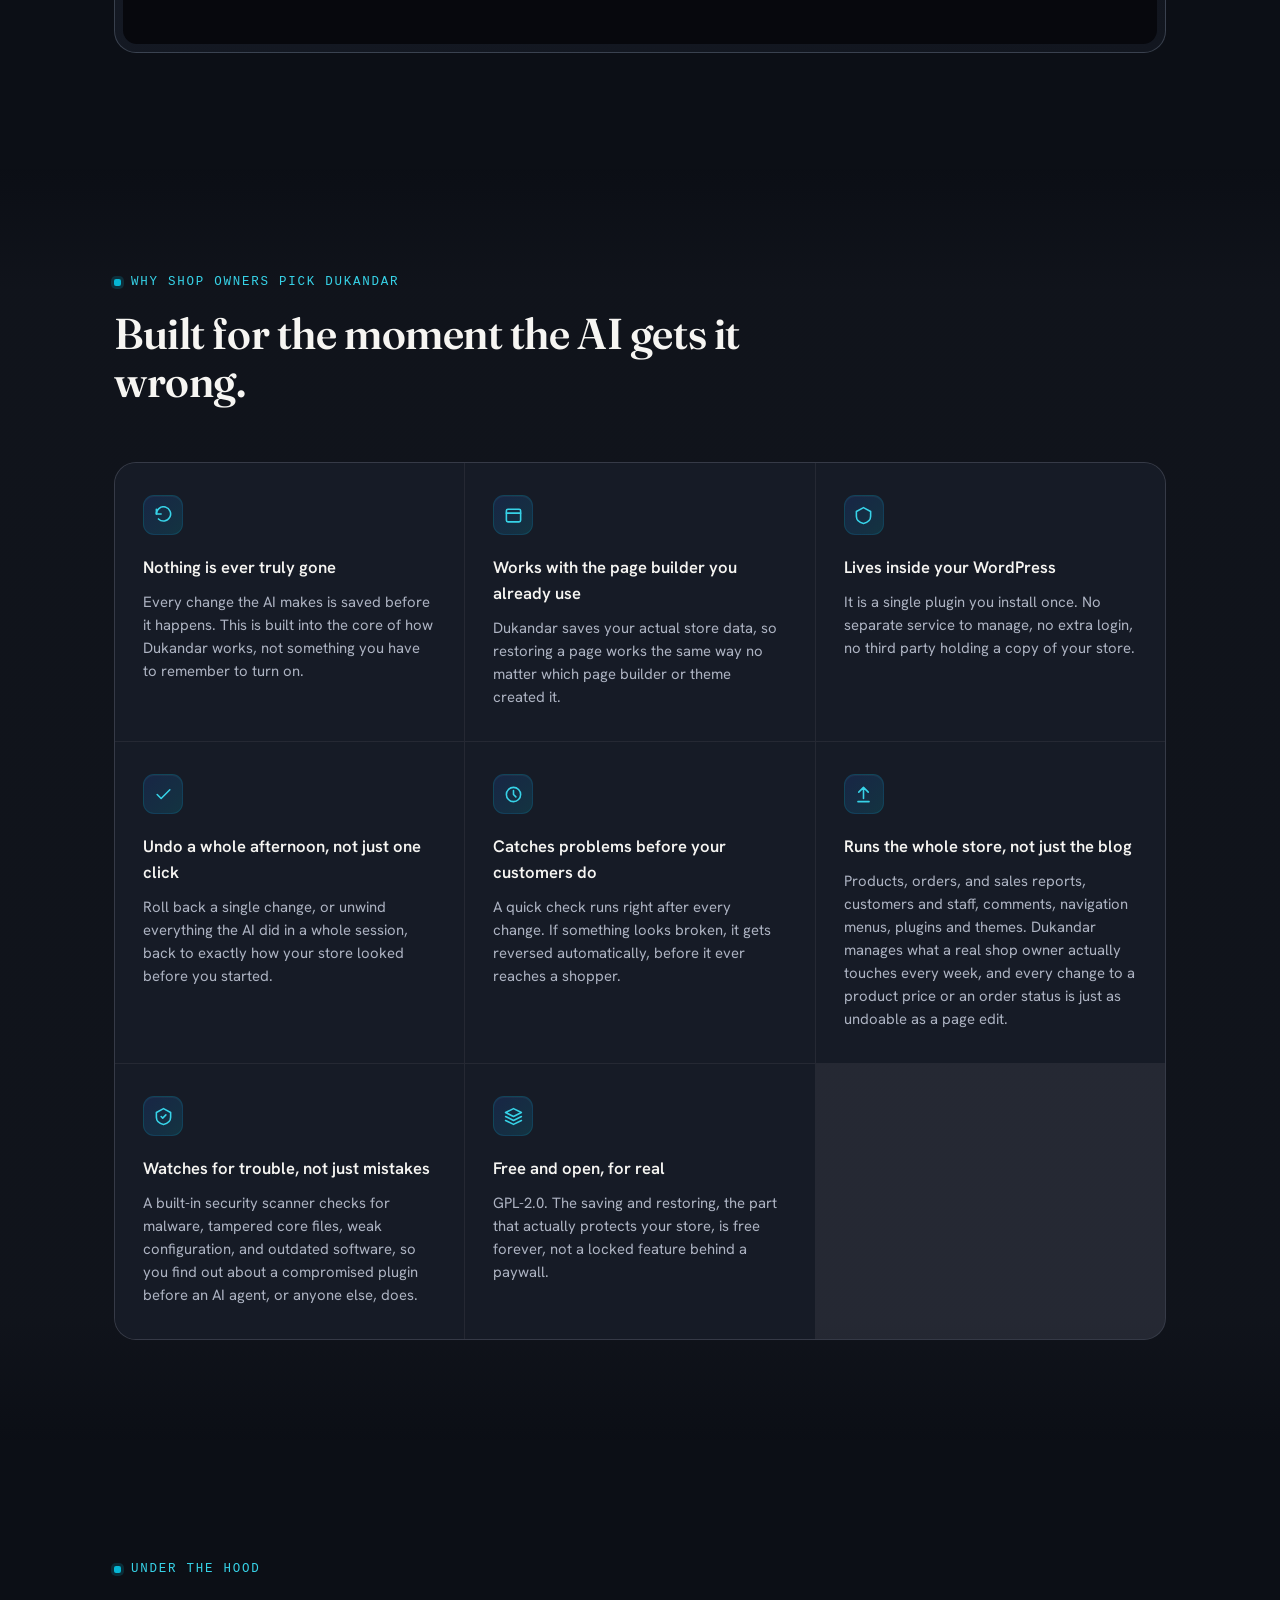
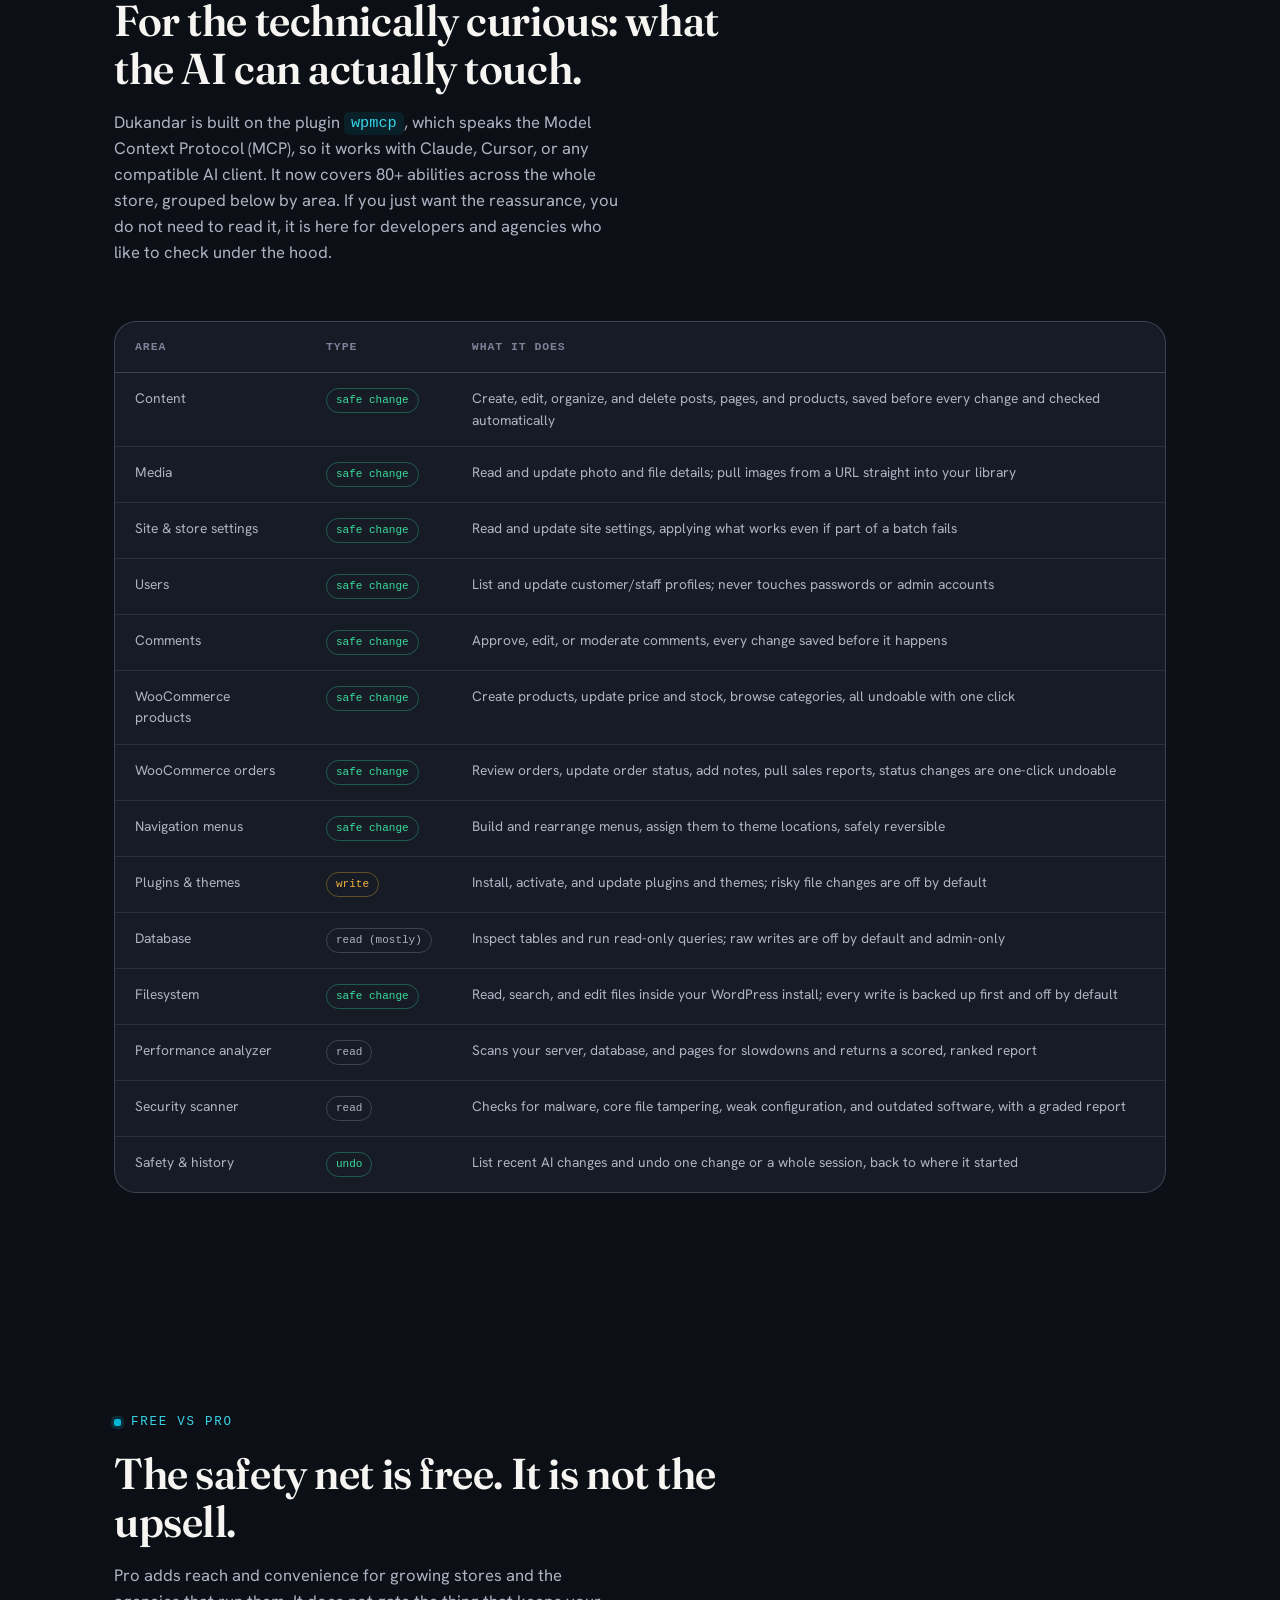
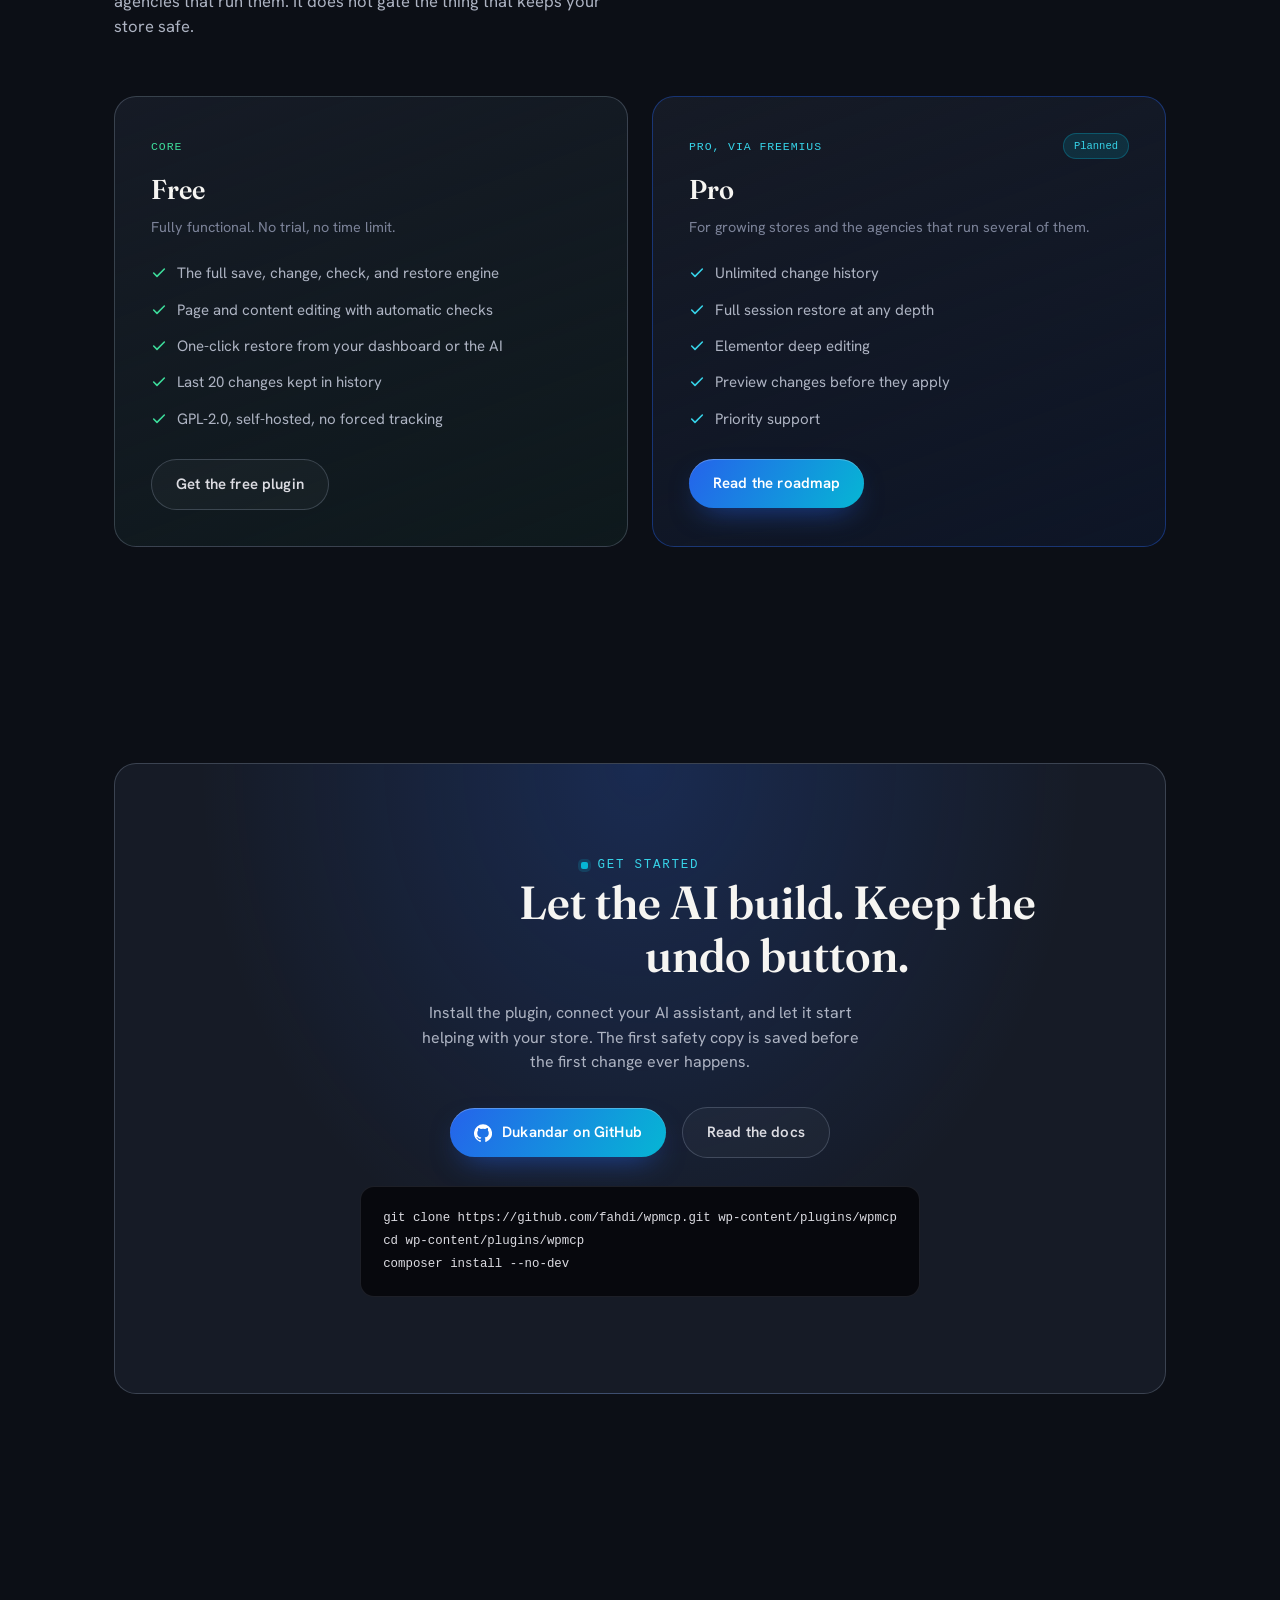
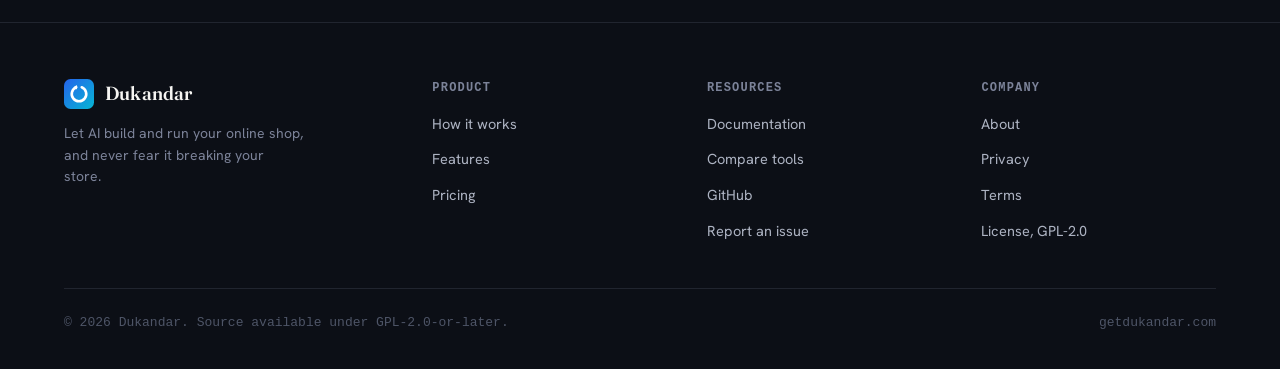
==== commit f00daf23: "feat(site): favicons, og-image, about page, brand og template, per-page meta" ====
--- a/index.html
+++ b/index.html
@@ -3,9 +3,88 @@
 <head>
 <meta charset="utf-8">
 <meta name="viewport" content="width=device-width, initial-scale=1">
+<meta name="author" content="Fahad Murtaza">
+
+<!--
+  ANALYTICS SCAFFOLD (placeholder, inert by default).
+  Google Tag Manager + Consent Mode v2, mirroring the reference site. It is
+  COMMENTED OUT so this page stays fully self-contained and strict-CSP safe
+  with zero external network calls. To enable analytics:
+    1. Replace GTM-XXXXXXX below with your real GTM container id.
+    2. Uncomment BOTH the Consent Mode block and the GTM loader block.
+    3. Uncomment the matching <noscript> iframe just after <body>.
+  Consent defaults to denied in the EU/EEA/UK per Consent Mode v2.
+
+  <script>
+  window.dataLayer = window.dataLayer || [];
+  function gtag(){dataLayer.push(arguments);}
+  gtag('consent','default',{ad_storage:'granted',ad_user_data:'granted',ad_personalization:'granted',analytics_storage:'granted',functionality_storage:'granted',personalization_storage:'granted',security_storage:'granted'});
+  gtag('consent','default',{region:['AT','BE','BG','HR','CY','CZ','DK','EE','FI','FR','DE','GR','HU','IE','IT','LV','LT','LU','MT','NL','PL','PT','RO','SK','SI','ES','SE','IS','LI','NO','GB','CH'],ad_storage:'denied',ad_user_data:'denied',ad_personalization:'denied',analytics_storage:'denied',wait_for_update:500});
+  gtag('set','ads_data_redaction',true);
+  gtag('set','url_passthrough',true);
+  </script>
+  <script>(function(w,d,s,l,i){w[l]=w[l]||[];w[l].push({'gtm.start':
+  new Date().getTime(),event:'gtm.js'});var f=d.getElementsByTagName(s)[0],
+  j=d.createElement(s),dl=l!='dataLayer'?'&l='+l:'';j.async=true;j.src=
+  'https://www.googletagmanager.com/gtm.js?id='+i+dl;f.parentNode.insertBefore(j,f);
+  })(window,document,'script','dataLayer','GTM-XXXXXXX');</script>
+-->
+
+<!-- SEO -->
 <title>Dukandar: let AI run your shop, never fear it breaking your store</title>
 <meta name="description" content="Dukandar lets an AI assistant build and manage your WordPress or WooCommerce store. Every change is saved before it happens, so anything the AI does can be undone with one click. Free and open, GPL-2.0.">
-<link rel="icon" href="data:image/svg+xml,%3Csvg xmlns='http://www.w3.org/2000/svg' viewBox='0 0 256 256'%3E%3Cdefs%3E%3ClinearGradient id='g' x1='0' y1='0' x2='256' y2='256'%3E%3Cstop offset='0' stop-color='%232563EB'/%3E%3Cstop offset='1' stop-color='%2306B6D4'/%3E%3C/linearGradient%3E%3C/defs%3E%3Crect width='256' height='256' rx='56' fill='url(%23g)'/%3E%3Cg stroke='%23fff' stroke-width='22' stroke-linecap='round' fill='none'%3E%3Cpath d='M151.2 70.5 A62 62 0 1 1 104.8 70.5'/%3E%3C/g%3E%3Cpath d='M80 70.5 L110 52 L110 89 Z' fill='%23fff'/%3E%3C/svg%3E">
+<meta name="keywords" content="AI WordPress plugin, WooCommerce AI assistant, MCP WordPress, undo AI changes WordPress, WordPress rollback plugin, safe AI store management, Model Context Protocol WordPress">
+<link rel="canonical" href="https://getdukandar.com/">
+
+<!-- Favicons -->
+<link rel="icon" href="/favicon.svg" type="image/svg+xml">
+<link rel="icon" type="image/png" sizes="32x32" href="/favicon-32.png">
+<link rel="icon" href="/favicon.ico" sizes="any">
+<link rel="apple-touch-icon" href="/apple-touch-icon.png">
+<meta name="theme-color" content="#0c0f16">
+
+<!-- Open Graph -->
+<meta property="og:type" content="website">
+<meta property="og:url" content="https://getdukandar.com/">
+<meta property="og:title" content="Dukandar: let AI run your shop, never fear it breaking your store">
+<meta property="og:description" content="Dukandar gives an AI assistant the keys to your WordPress or WooCommerce store, and saves a copy of everything before it changes it. One click restores your store exactly as it was.">
+<meta property="og:image" content="https://getdukandar.com/og-image.png">
+<meta property="og:image:secure_url" content="https://getdukandar.com/og-image.png">
+<meta property="og:image:width" content="1200">
+<meta property="og:image:height" content="630">
+<meta property="og:image:type" content="image/png">
+<meta property="og:image:alt" content="Dukandar, let AI run your shop and undo anything it breaks">
+<meta property="og:site_name" content="Dukandar">
+<meta property="og:locale" content="en_US">
+
+<!-- Twitter Card -->
+<meta name="twitter:card" content="summary_large_image">
+<meta name="twitter:title" content="Dukandar: let AI run your shop, never fear it breaking your store">
+<meta name="twitter:description" content="An AI assistant for WordPress and WooCommerce with a one-click undo built into the core. Free and open, GPL-2.0.">
+<meta name="twitter:image" content="https://getdukandar.com/og-image.png">
+<meta name="twitter:image:alt" content="Dukandar saves a copy of every change before it happens, so anything the AI does can be undone">
+
+<!-- Structured data -->
+<script type="application/ld+json">
+{
+  "@context": "https://schema.org",
+  "@type": "SoftwareApplication",
+  "name": "Dukandar",
+  "url": "https://getdukandar.com/",
+  "description": "Dukandar is a WordPress and WooCommerce plugin that lets an AI assistant build and manage a store, saving a snapshot of every object before it changes it so any change can be undone with one click, per operation or per whole session.",
+  "applicationCategory": "BusinessApplication",
+  "operatingSystem": "WordPress 6.9+",
+  "offers": { "@type": "Offer", "price": "0", "priceCurrency": "USD" },
+  "license": "https://www.gnu.org/licenses/old-licenses/gpl-2.0.html",
+  "author": {
+    "@type": "Person",
+    "name": "Fahad Murtaza",
+    "url": "https://isupercoder.com",
+    "sameAs": ["https://isupercoder.com", "https://github.com/fahdi", "https://www.linkedin.com/in/fahadmurtaza/"]
+  }
+}
+</script>
+
 <link rel="stylesheet" href="assets/css/fonts.css">
 <link rel="stylesheet" href="assets/css/brand.css">
 <link rel="stylesheet" href="assets/css/base.css">
@@ -45,7 +124,9 @@
       <a href="#how-it-works">How it works</a>
       <a href="#features">Features</a>
       <a href="#pricing">Pricing</a>
+      <a href="dukandar-vs-other-wp-mcp-tools.html">Compare</a>
       <a href="docs.html">Docs</a>
+      <a href="about.html">About</a>
       <a class="btn btn-primary btn-sm" href="https://github.com/fahdi/wpmcp" data-brand-github>GitHub</a>
     </nav>
   </div>
@@ -427,15 +508,18 @@
       <h4>Resources</h4>
       <ul>
         <li><a href="docs.html">Documentation</a></li>
+        <li><a href="dukandar-vs-other-wp-mcp-tools.html">Compare tools</a></li>
         <li><a href="https://github.com/fahdi/wpmcp" data-brand-github>GitHub</a></li>
         <li><a href="https://github.com/fahdi/wpmcp" data-brand-github>Report an issue</a></li>
       </ul>
     </div>
     <div class="footer-col">
-      <h4>Project</h4>
+      <h4>Company</h4>
       <ul>
+        <li><a href="about.html">About</a></li>
+        <li><a href="privacy.html">Privacy</a></li>
+        <li><a href="terms.html">Terms</a></li>
         <li><a href="https://github.com/fahdi/wpmcp/blob/main/LICENSE">License, GPL-2.0</a></li>
-        <li><a href="https://developer.wordpress.org/">WordPress Abilities API</a></li>
       </ul>
     </div>
   </div>
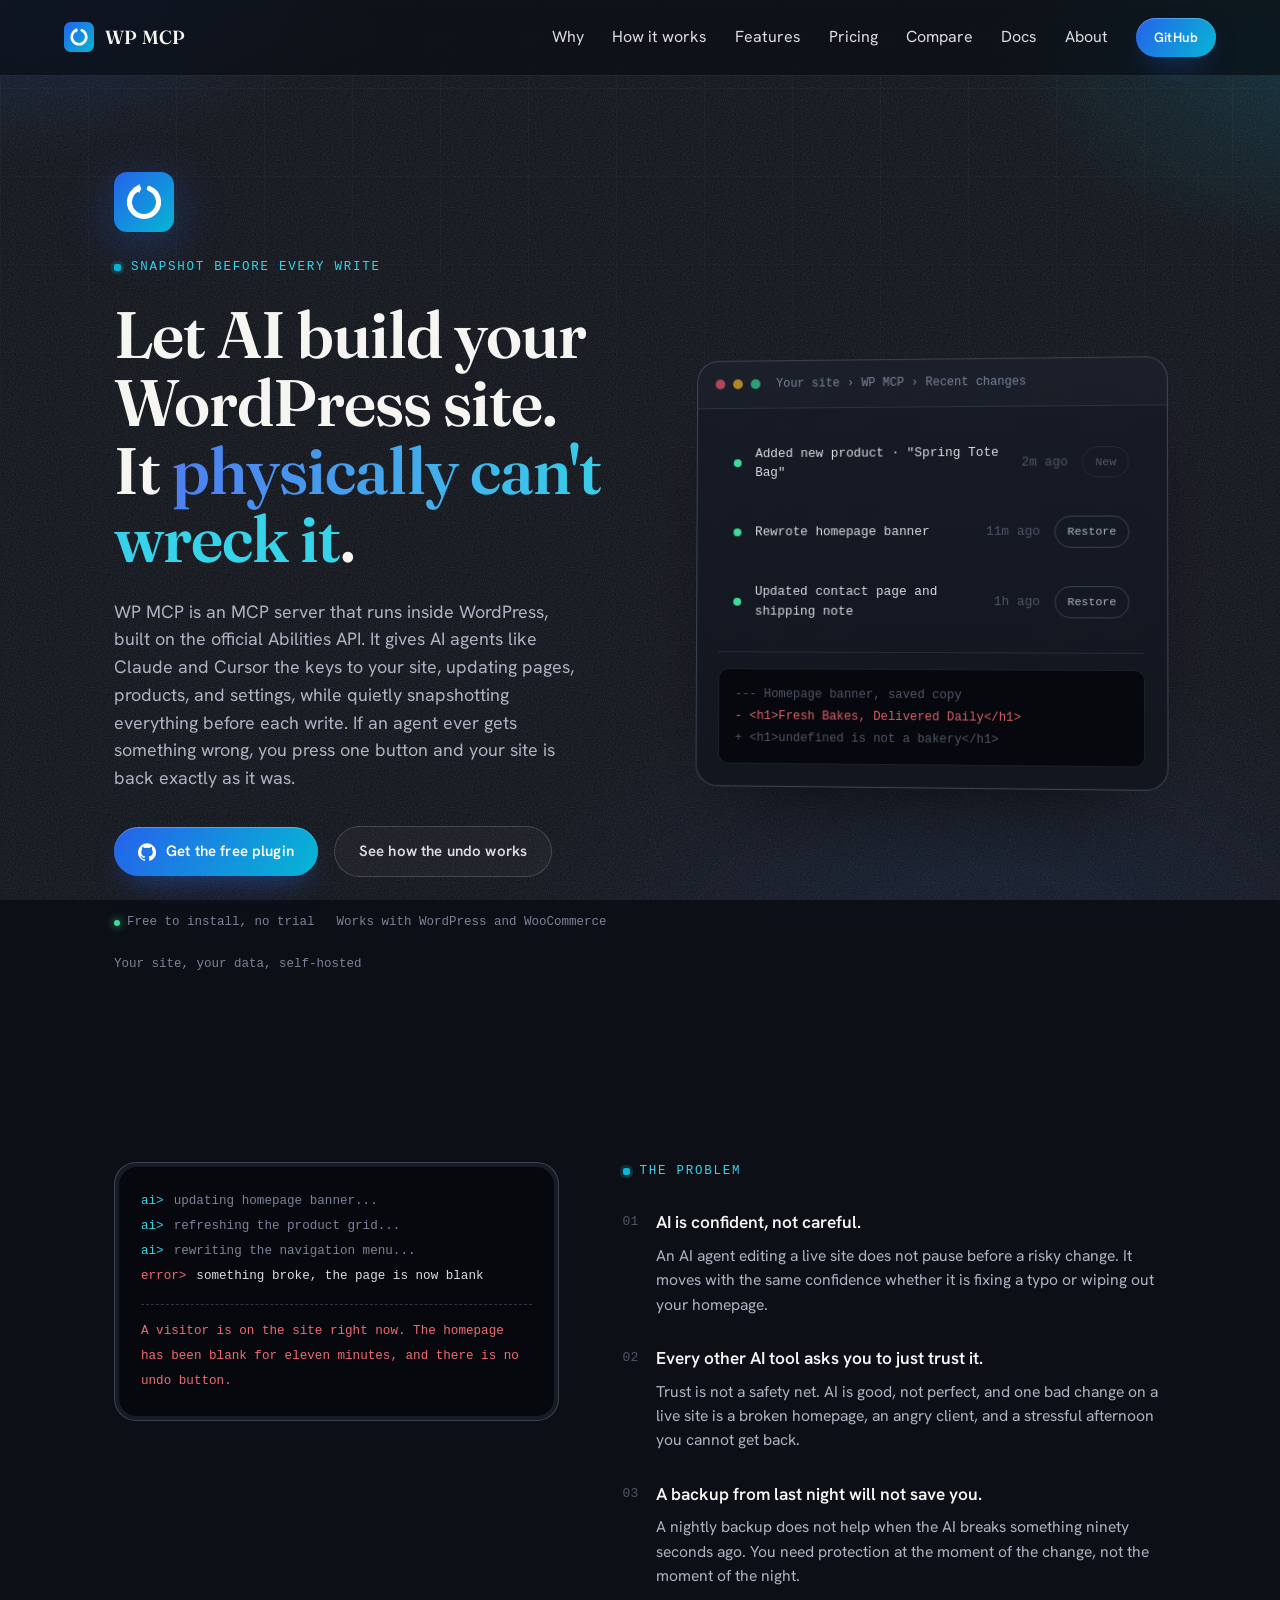
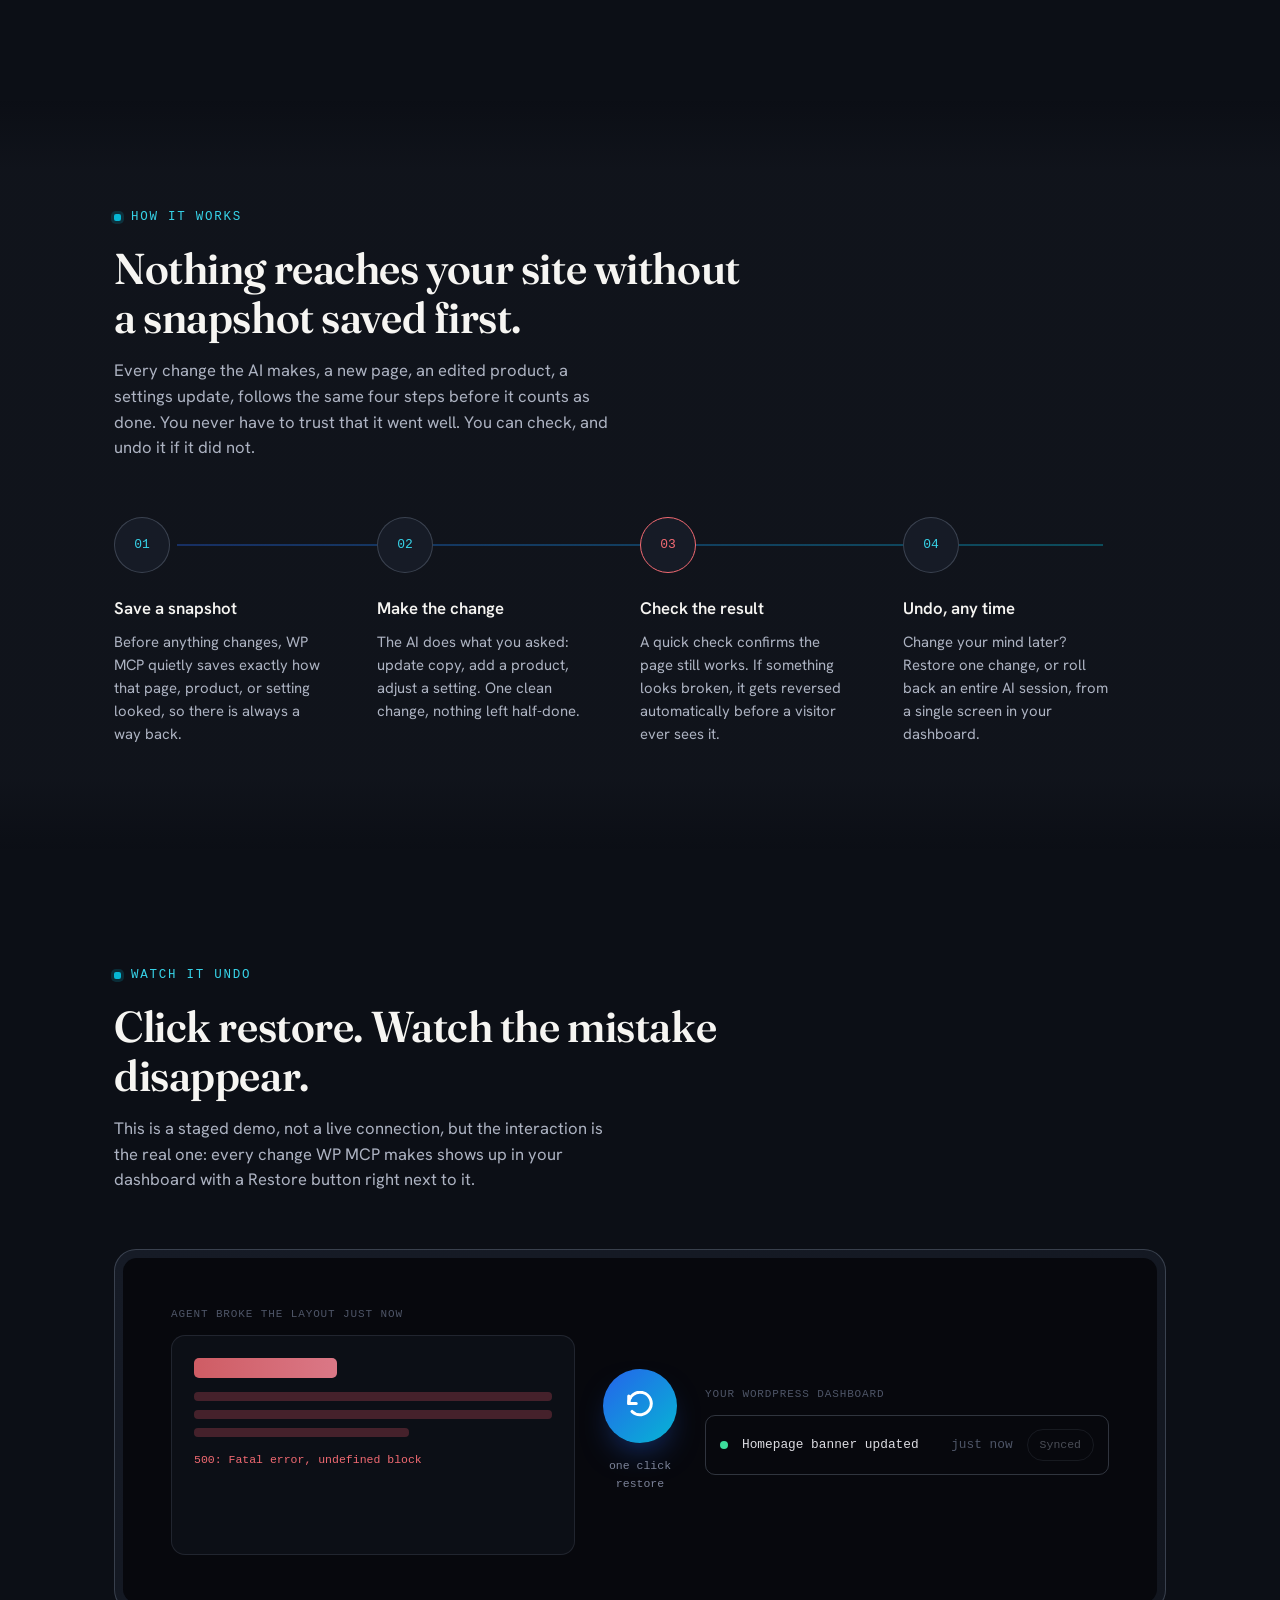
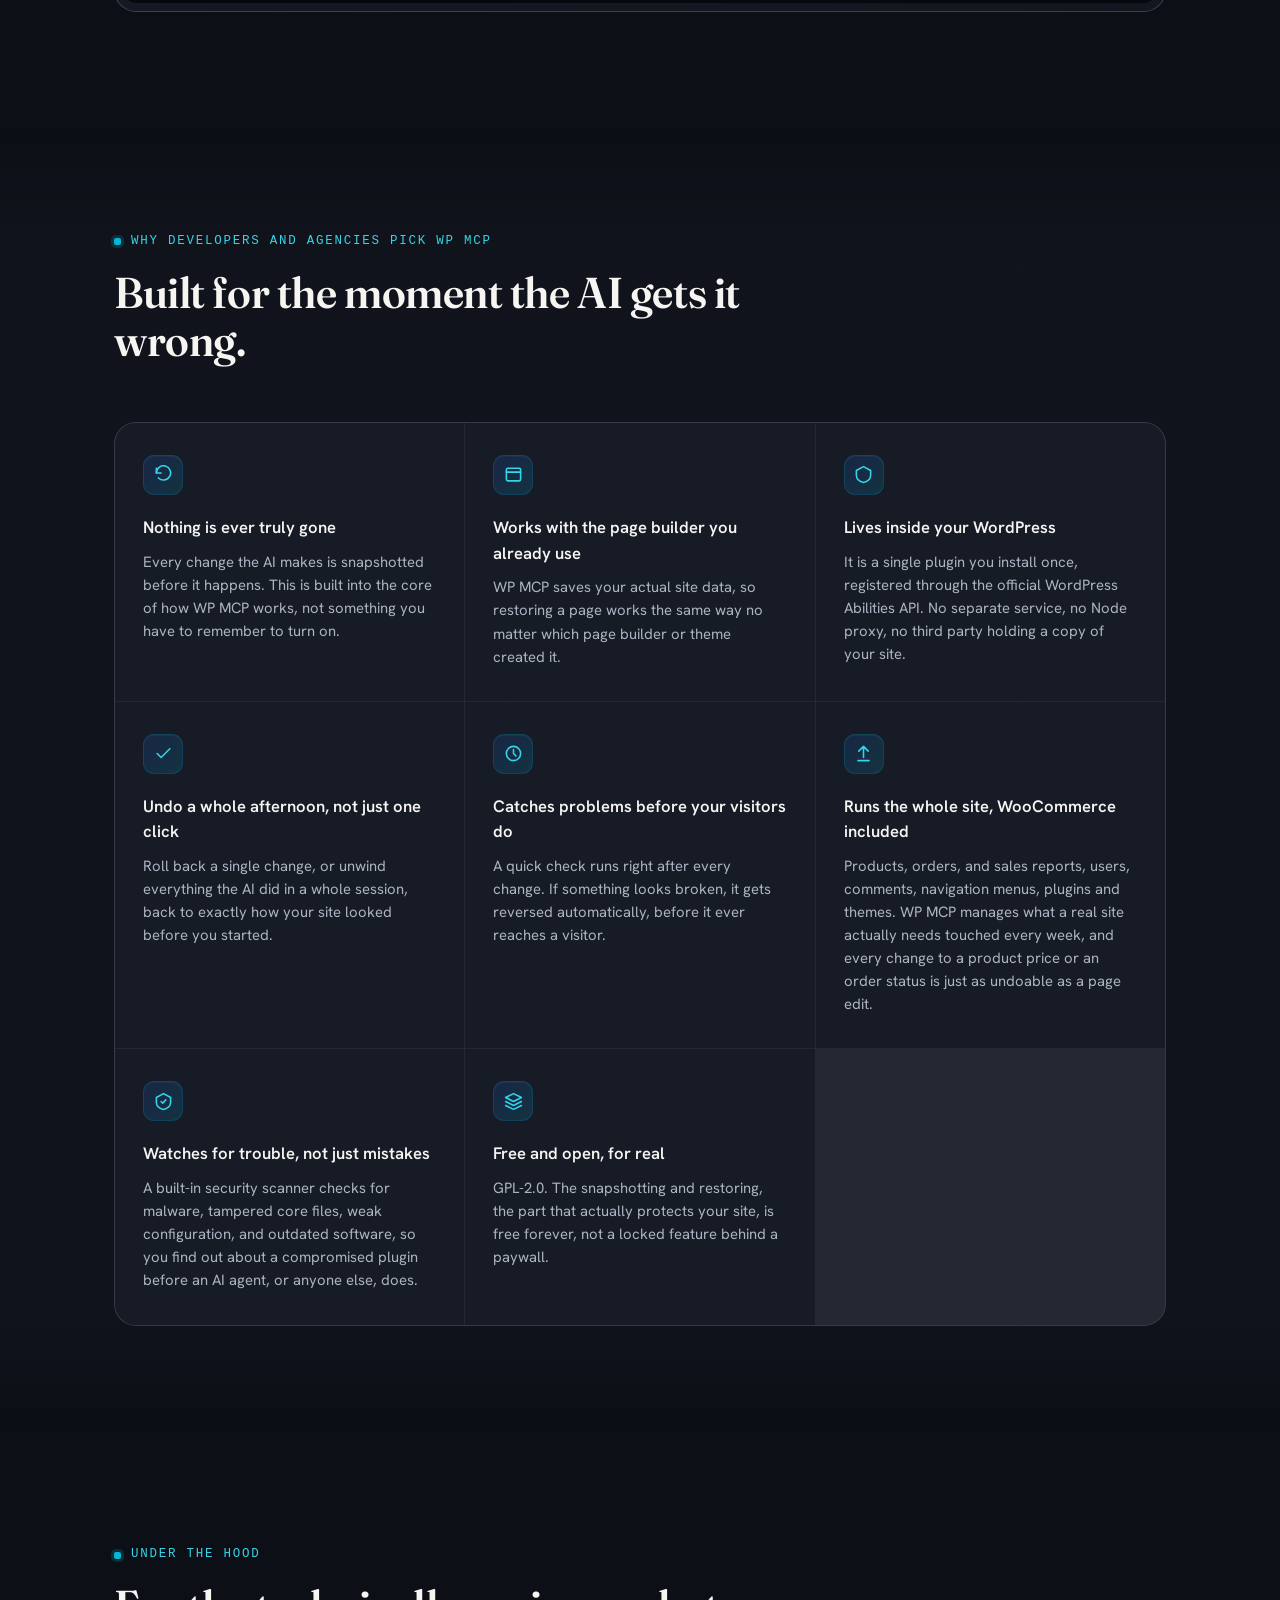
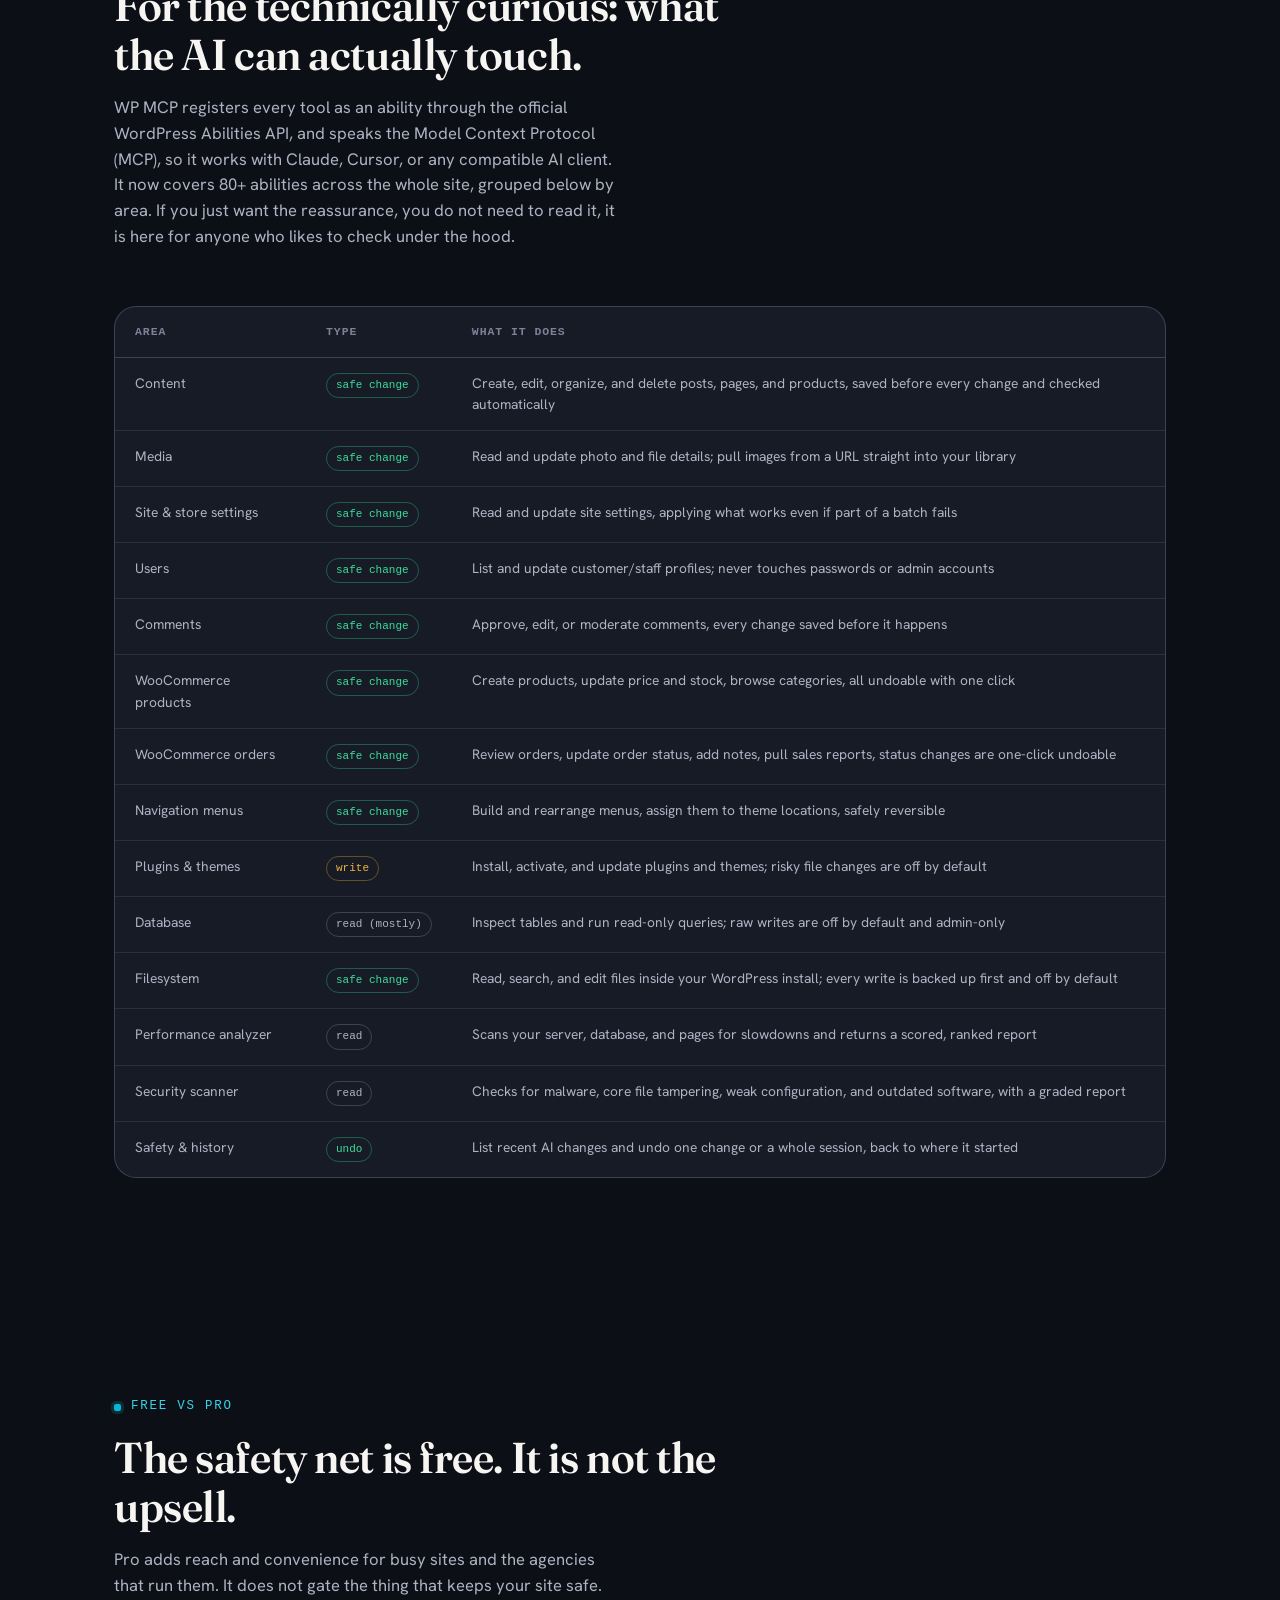
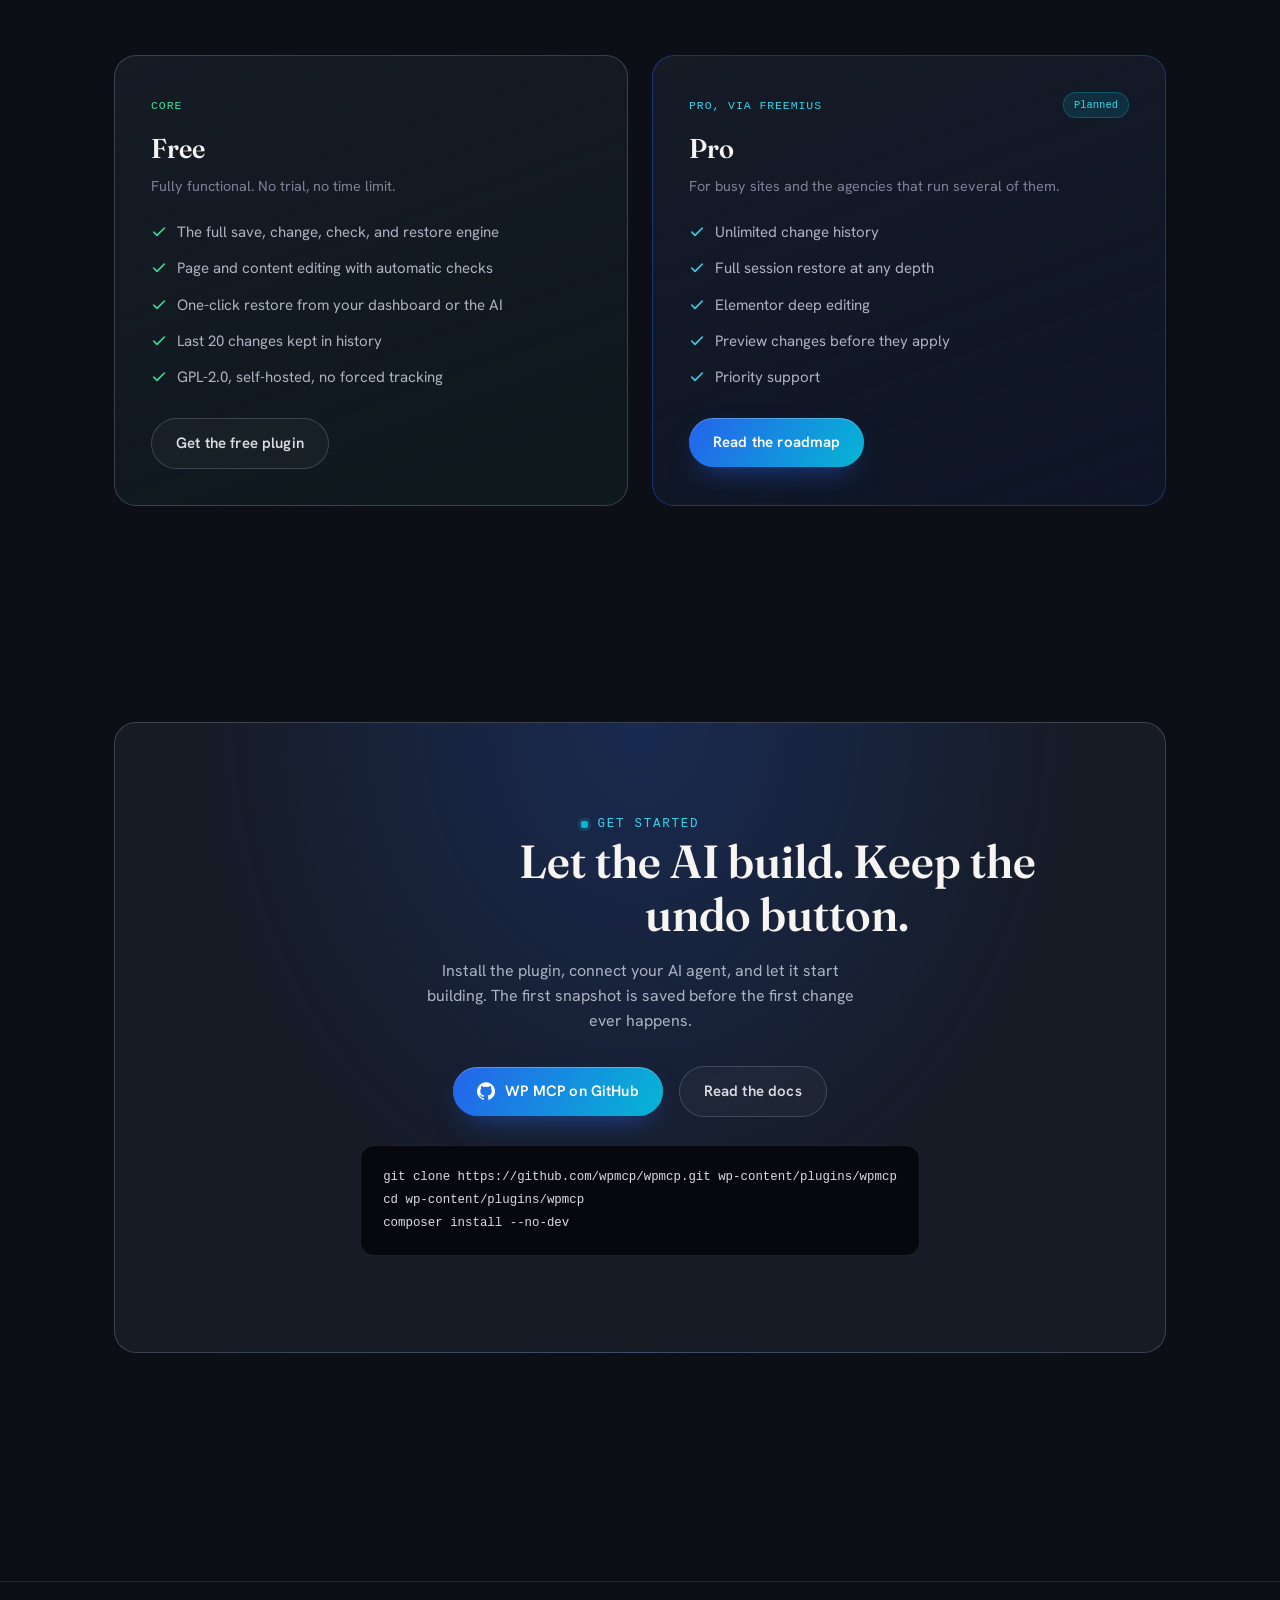
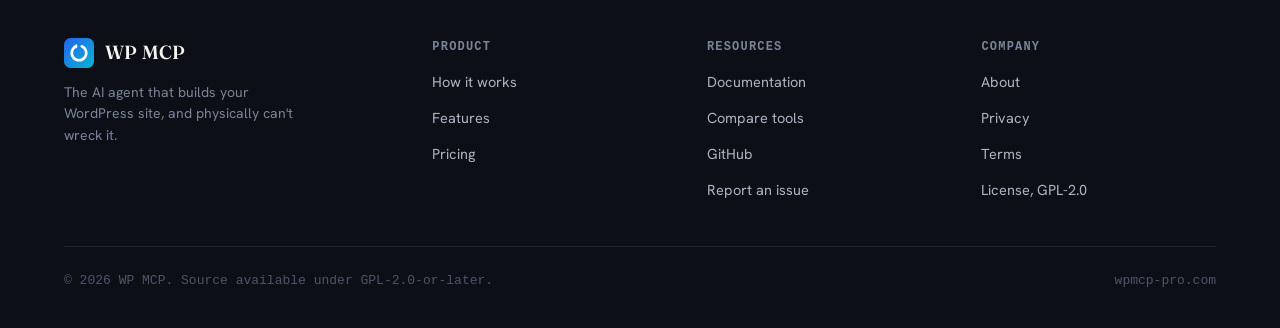
==== commit bb00fc1a: "rebrand(site): Dukandar -> WP MCP, retarget copy to wpmcp-pro.com Product name, domain, GitHub org (" ====
--- a/index.html
+++ b/index.html
@@ -31,10 +31,10 @@
 -->
 
 <!-- SEO -->
-<title>Dukandar: let AI run your shop, never fear it breaking your store</title>
-<meta name="description" content="Dukandar lets an AI assistant build and manage your WordPress or WooCommerce store. Every change is saved before it happens, so anything the AI does can be undone with one click. Free and open, GPL-2.0.">
-<meta name="keywords" content="AI WordPress plugin, WooCommerce AI assistant, MCP WordPress, undo AI changes WordPress, WordPress rollback plugin, safe AI store management, Model Context Protocol WordPress">
-<link rel="canonical" href="https://getdukandar.com/">
+<title>WP MCP: the AI agent that builds your WordPress site and can't wreck it</title>
+<meta name="description" content="WP MCP is an MCP server for WordPress, built on the official Abilities API. AI agents build and manage your site while every change is snapshotted first, so anything they do can be undone with one click. Free and open, GPL-2.0.">
+<meta name="keywords" content="WordPress MCP, MCP server WordPress, WordPress Abilities API, AI WordPress plugin, undo AI changes WordPress, WordPress rollback plugin, Model Context Protocol WordPress, WooCommerce MCP">
+<link rel="canonical" href="https://wpmcp-pro.com/">
 
 <!-- Favicons -->
 <link rel="icon" href="/favicon.svg" type="image/svg+xml">
@@ -45,34 +45,34 @@
 
 <!-- Open Graph -->
 <meta property="og:type" content="website">
-<meta property="og:url" content="https://getdukandar.com/">
-<meta property="og:title" content="Dukandar: let AI run your shop, never fear it breaking your store">
-<meta property="og:description" content="Dukandar gives an AI assistant the keys to your WordPress or WooCommerce store, and saves a copy of everything before it changes it. One click restores your store exactly as it was.">
-<meta property="og:image" content="https://getdukandar.com/og-image.png">
-<meta property="og:image:secure_url" content="https://getdukandar.com/og-image.png">
+<meta property="og:url" content="https://wpmcp-pro.com/">
+<meta property="og:title" content="WP MCP: the AI agent that builds your WordPress site and can't wreck it">
+<meta property="og:description" content="WP MCP gives AI agents the keys to your WordPress site, and snapshots everything before it changes. One click restores your site exactly as it was.">
+<meta property="og:image" content="https://wpmcp-pro.com/og-image.png">
+<meta property="og:image:secure_url" content="https://wpmcp-pro.com/og-image.png">
 <meta property="og:image:width" content="1200">
 <meta property="og:image:height" content="630">
 <meta property="og:image:type" content="image/png">
-<meta property="og:image:alt" content="Dukandar, let AI run your shop and undo anything it breaks">
-<meta property="og:site_name" content="Dukandar">
+<meta property="og:image:alt" content="WP MCP, let AI agents build your WordPress site and undo anything they break">
+<meta property="og:site_name" content="WP MCP">
 <meta property="og:locale" content="en_US">
 
 <!-- Twitter Card -->
 <meta name="twitter:card" content="summary_large_image">
-<meta name="twitter:title" content="Dukandar: let AI run your shop, never fear it breaking your store">
-<meta name="twitter:description" content="An AI assistant for WordPress and WooCommerce with a one-click undo built into the core. Free and open, GPL-2.0.">
-<meta name="twitter:image" content="https://getdukandar.com/og-image.png">
-<meta name="twitter:image:alt" content="Dukandar saves a copy of every change before it happens, so anything the AI does can be undone">
+<meta name="twitter:title" content="WP MCP: the AI agent that builds your WordPress site and can't wreck it">
+<meta name="twitter:description" content="An MCP server for WordPress with snapshot-before-every-write and a one-click undo built into the core. Free and open, GPL-2.0.">
+<meta name="twitter:image" content="https://wpmcp-pro.com/og-image.png">
+<meta name="twitter:image:alt" content="WP MCP snapshots every change before it happens, so anything the AI does can be undone">
 
 <!-- Structured data -->
 <script type="application/ld+json">
 {
   "@context": "https://schema.org",
   "@type": "SoftwareApplication",
-  "name": "Dukandar",
-  "url": "https://getdukandar.com/",
-  "description": "Dukandar is a WordPress and WooCommerce plugin that lets an AI assistant build and manage a store, saving a snapshot of every object before it changes it so any change can be undone with one click, per operation or per whole session.",
-  "applicationCategory": "BusinessApplication",
+  "name": "WP MCP",
+  "url": "https://wpmcp-pro.com/",
+  "description": "WP MCP is a WordPress plugin that exposes an MCP server via the official Abilities API, letting AI agents build and manage a site. It saves a snapshot of every object before changing it, so any change can be undone with one click, per operation or per whole session.",
+  "applicationCategory": "DeveloperApplication",
   "operatingSystem": "WordPress 6.9+",
   "offers": { "@type": "Offer", "price": "0", "priceCurrency": "USD" },
   "license": "https://www.gnu.org/licenses/old-licenses/gpl-2.0.html",
@@ -98,7 +98,7 @@
 
 <header class="site-header">
   <div class="site-header-inner">
-    <a class="brand-mark logo-animated" href="index.html" aria-label="Dukandar home">
+    <a class="brand-mark logo-animated" href="index.html" aria-label="WP MCP home">
       <svg class="logo-mark" viewBox="0 0 256 256" fill="none" xmlns="http://www.w3.org/2000/svg" role="img" aria-hidden="true">
         <defs>
           <linearGradient id="hmark" x1="0" y1="0" x2="256" y2="256" gradientUnits="userSpaceOnUse">
@@ -112,7 +112,7 @@
         </g>
         <path class="logo-arrow" d="M80 70.5 L110 52 L110 89 Z" fill="#FFFFFF"/>
       </svg>
-      <span data-brand-name>Dukandar</span>
+      <span data-brand-name>WP MCP</span>
     </a>
 
     <button class="nav-toggle" aria-label="Toggle menu" aria-expanded="false">
@@ -124,10 +124,10 @@
       <a href="#how-it-works">How it works</a>
       <a href="#features">Features</a>
       <a href="#pricing">Pricing</a>
-      <a href="dukandar-vs-other-wp-mcp-tools.html">Compare</a>
+      <a href="wp-mcp-vs-other-wordpress-mcp-tools.html">Compare</a>
       <a href="docs.html">Docs</a>
       <a href="about.html">About</a>
-      <a class="btn btn-primary btn-sm" href="https://github.com/fahdi/wpmcp" data-brand-github>GitHub</a>
+      <a class="btn btn-primary btn-sm" href="https://github.com/wpmcp/wpmcp" data-brand-github>GitHub</a>
     </nav>
   </div>
 </header>
@@ -152,11 +152,11 @@
           <path class="logo-arrow" d="M80 70.5 L110 52 L110 89 Z" fill="#FFFFFF"/>
         </svg>
       </div>
-      <span class="eyebrow">Every change saved before it happens</span>
-      <h1>Let AI run your shop.<br class="hide-mobile"> Never fear it <span class="text-gradient">breaking your store</span>.</h1>
-      <p class="lede">Dukandar gives an AI assistant the keys to your WordPress or WooCommerce store, updating pages, products, and copy, while quietly saving a copy of everything before it touches it. If it ever gets something wrong, you press one button and your store is back exactly as it was.</p>
+      <span class="eyebrow">Snapshot before every write</span>
+      <h1>Let AI build your WordPress site.<br class="hide-mobile"> It <span class="text-gradient">physically can't wreck it</span>.</h1>
+      <p class="lede">WP MCP is an MCP server that runs inside WordPress, built on the official Abilities API. It gives AI agents like Claude and Cursor the keys to your site, updating pages, products, and settings, while quietly snapshotting everything before each write. If an agent ever gets something wrong, you press one button and your site is back exactly as it was.</p>
       <div class="hero-actions">
-        <a class="btn btn-primary" href="https://github.com/fahdi/wpmcp" data-brand-github>
+        <a class="btn btn-primary" href="https://github.com/wpmcp/wpmcp" data-brand-github>
           <svg width="18" height="18" viewBox="0 0 24 24" fill="currentColor" aria-hidden="true"><path d="M12 .5a12 12 0 0 0-3.79 23.39c.6.11.82-.26.82-.58v-2.03c-3.34.73-4.04-1.61-4.04-1.61-.55-1.39-1.34-1.76-1.34-1.76-1.09-.75.08-.73.08-.73 1.2.09 1.84 1.24 1.84 1.24 1.07 1.84 2.81 1.31 3.5 1 .11-.78.42-1.31.76-1.61-2.67-.3-5.47-1.33-5.47-5.93 0-1.31.47-2.38 1.24-3.22-.12-.3-.54-1.52.12-3.18 0 0 1.01-.32 3.3 1.23a11.5 11.5 0 0 1 6 0c2.29-1.55 3.3-1.23 3.3-1.23.66 1.66.24 2.88.12 3.18.77.84 1.23 1.91 1.23 3.22 0 4.61-2.8 5.63-5.48 5.92.43.37.81 1.11.81 2.23v3.3c0 .32.22.7.83.58A12 12 0 0 0 12 .5z"/></svg>
           Get the free plugin
         </a>
@@ -165,7 +165,7 @@
       <div class="hero-meta">
         <span><i class="dot" aria-hidden="true"></i> Free to install, no trial</span>
         <span>Works with WordPress and WooCommerce</span>
-        <span>Your store, your data, self-hosted</span>
+        <span>Your site, your data, self-hosted</span>
       </div>
     </div>
 
@@ -173,7 +173,7 @@
       <div class="console">
         <div class="console-bar">
           <span class="cdot"></span><span class="cdot"></span><span class="cdot"></span>
-          <span class="ctitle">Your shop &rsaquo; Dukandar &rsaquo; Recent changes</span>
+          <span class="ctitle">Your site &rsaquo; WP MCP &rsaquo; Recent changes</span>
         </div>
         <div class="console-body">
           <div class="op-row">
@@ -190,7 +190,7 @@
           </div>
           <div class="op-row">
             <span class="op-status" aria-hidden="true"></span>
-            <span class="op-name">Updated store hours and shipping note</span>
+            <span class="op-name">Updated contact page and shipping note</span>
             <span class="op-time">1h ago</span>
             <button class="op-undo">Restore</button>
           </div>
@@ -218,7 +218,7 @@
             <p class="line"><span class="tag">ai&gt;</span> refreshing the product grid...</p>
             <p class="line"><span class="tag">ai&gt;</span> rewriting the navigation menu...</p>
             <p class="line bad"><span class="tag">error&gt;</span> something broke, the page is now blank</p>
-            <p class="crack">A customer is trying to check out right now. Your store has been down for eleven minutes, and there is no undo button.</p>
+            <p class="crack">A visitor is on the site right now. The homepage has been blank for eleven minutes, and there is no undo button.</p>
           </div>
         </div>
       </div>
@@ -229,14 +229,14 @@
           <span class="num">01</span>
           <div>
             <h3>AI is confident, not careful.</h3>
-            <p>An AI assistant editing your live store does not pause before a risky change. It moves with the same confidence whether it is fixing a typo or wiping out your homepage.</p>
+            <p>An AI agent editing a live site does not pause before a risky change. It moves with the same confidence whether it is fixing a typo or wiping out your homepage.</p>
           </div>
         </div>
         <div class="problem-point reveal">
           <span class="num">02</span>
           <div>
             <h3>Every other AI tool asks you to just trust it.</h3>
-            <p>Trust is not a safety net. AI is good, not perfect, and one bad change on your storefront is a lost sale and a stressful afternoon you cannot get back.</p>
+            <p>Trust is not a safety net. AI is good, not perfect, and one bad change on a live site is a broken homepage, an angry client, and a stressful afternoon you cannot get back.</p>
           </div>
         </div>
         <div class="problem-point reveal">
@@ -254,8 +254,8 @@
   <section class="section tint" id="how-it-works">
     <div class="section-head reveal">
       <span class="eyebrow">How it works</span>
-      <h2>Nothing reaches your store without a copy saved first.</h2>
-      <p>Every change the AI makes, a new product, an edited page, a pricing update, follows the same four steps before it counts as done. You never have to trust that it went well. You can check, and undo it if it did not.</p>
+      <h2>Nothing reaches your site without a snapshot saved first.</h2>
+      <p>Every change the AI makes, a new page, an edited product, a settings update, follows the same four steps before it counts as done. You never have to trust that it went well. You can check, and undo it if it did not.</p>
     </div>
 
     <div class="pipeline">
@@ -263,8 +263,8 @@
 
       <div class="pipeline-step reveal">
         <div class="step-node">01</div>
-        <h3>Save a copy</h3>
-        <p>Before anything changes, Dukandar quietly saves exactly how that page, product, or setting looked, so there is always a way back.</p>
+        <h3>Save a snapshot</h3>
+        <p>Before anything changes, WP MCP quietly saves exactly how that page, product, or setting looked, so there is always a way back.</p>
       </div>
 
       <div class="pipeline-step reveal">
@@ -276,7 +276,7 @@
       <div class="pipeline-step reveal" data-fail="true">
         <div class="step-node">03</div>
         <h3>Check the result</h3>
-        <p>A quick check confirms the page still works. If something looks broken, it gets reversed automatically before a customer ever sees it.</p>
+        <p>A quick check confirms the page still works. If something looks broken, it gets reversed automatically before a visitor ever sees it.</p>
       </div>
 
       <div class="pipeline-step reveal">
@@ -292,7 +292,7 @@
     <div class="section-head reveal">
       <span class="eyebrow">Watch it undo</span>
       <h2>Click restore. Watch the mistake disappear.</h2>
-      <p>This is a staged demo, not a live connection, but the interaction is the real one: every change Dukandar makes shows up in your dashboard with a Restore button right next to it.</p>
+      <p>This is a staged demo, not a live connection, but the interaction is the real one: every change WP MCP makes shows up in your dashboard with a Restore button right next to it.</p>
     </div>
 
     <div class="undo-demo reveal">
@@ -318,7 +318,7 @@
         </div>
 
         <div>
-          <p class="undo-page-label">your store dashboard</p>
+          <p class="undo-page-label">your WordPress dashboard</p>
           <div class="op-row" style="border:1px solid var(--hairline-strong);">
             <span class="op-status" aria-hidden="true"></span>
             <span class="op-name">Homepage banner updated</span>
@@ -333,7 +333,7 @@
   <!-- ================= FEATURES ================= -->
   <section class="section tint" id="features">
     <div class="section-head reveal">
-      <span class="eyebrow">Why shop owners pick Dukandar</span>
+      <span class="eyebrow">Why developers and agencies pick WP MCP</span>
       <h2>Built for the moment the AI gets it wrong.</h2>
     </div>
 
@@ -341,32 +341,32 @@
       <article class="feature-card reveal">
         <div class="ficon"><svg viewBox="0 0 24 24" fill="none" stroke="currentColor" stroke-width="2" stroke-linecap="round" stroke-linejoin="round"><path d="M3 10a9 9 0 1 1 2.64 6.36"/><path d="M3 4v6h6"/></svg></div>
         <h3>Nothing is ever truly gone</h3>
-        <p>Every change the AI makes is saved before it happens. This is built into the core of how Dukandar works, not something you have to remember to turn on.</p>
+        <p>Every change the AI makes is snapshotted before it happens. This is built into the core of how WP MCP works, not something you have to remember to turn on.</p>
       </article>
       <article class="feature-card reveal">
         <div class="ficon"><svg viewBox="0 0 24 24" fill="none" stroke="currentColor" stroke-width="2" stroke-linecap="round" stroke-linejoin="round"><rect x="3" y="4" width="18" height="16" rx="2"/><path d="M3 9h18"/></svg></div>
         <h3>Works with the page builder you already use</h3>
-        <p>Dukandar saves your actual store data, so restoring a page works the same way no matter which page builder or theme created it.</p>
+        <p>WP MCP saves your actual site data, so restoring a page works the same way no matter which page builder or theme created it.</p>
       </article>
       <article class="feature-card reveal">
         <div class="ficon"><svg viewBox="0 0 24 24" fill="none" stroke="currentColor" stroke-width="2" stroke-linecap="round" stroke-linejoin="round"><path d="M12 2 3 7v6c0 5 4 8 9 9 5-1 9-4 9-9V7z"/></svg></div>
         <h3>Lives inside your WordPress</h3>
-        <p>It is a single plugin you install once. No separate service to manage, no extra login, no third party holding a copy of your store.</p>
+        <p>It is a single plugin you install once, registered through the official WordPress Abilities API. No separate service, no Node proxy, no third party holding a copy of your site.</p>
       </article>
       <article class="feature-card reveal">
         <div class="ficon"><svg viewBox="0 0 24 24" fill="none" stroke="currentColor" stroke-width="2" stroke-linecap="round" stroke-linejoin="round"><path d="M20 6 9 17l-5-5"/></svg></div>
         <h3>Undo a whole afternoon, not just one click</h3>
-        <p>Roll back a single change, or unwind everything the AI did in a whole session, back to exactly how your store looked before you started.</p>
+        <p>Roll back a single change, or unwind everything the AI did in a whole session, back to exactly how your site looked before you started.</p>
       </article>
       <article class="feature-card reveal">
         <div class="ficon"><svg viewBox="0 0 24 24" fill="none" stroke="currentColor" stroke-width="2" stroke-linecap="round" stroke-linejoin="round"><circle cx="12" cy="12" r="9"/><path d="M12 7v5l3 3"/></svg></div>
-        <h3>Catches problems before your customers do</h3>
-        <p>A quick check runs right after every change. If something looks broken, it gets reversed automatically, before it ever reaches a shopper.</p>
+        <h3>Catches problems before your visitors do</h3>
+        <p>A quick check runs right after every change. If something looks broken, it gets reversed automatically, before it ever reaches a visitor.</p>
       </article>
       <article class="feature-card reveal">
         <div class="ficon"><svg viewBox="0 0 24 24" fill="none" stroke="currentColor" stroke-width="2" stroke-linecap="round" stroke-linejoin="round"><path d="M6 9l6-6 6 6M12 3v14M5 21h14"/></svg></div>
-        <h3>Runs the whole store, not just the blog</h3>
-        <p>Products, orders, and sales reports, customers and staff, comments, navigation menus, plugins and themes. Dukandar manages what a real shop owner actually touches every week, and every change to a product price or an order status is just as undoable as a page edit.</p>
+        <h3>Runs the whole site, WooCommerce included</h3>
+        <p>Products, orders, and sales reports, users, comments, navigation menus, plugins and themes. WP MCP manages what a real site actually needs touched every week, and every change to a product price or an order status is just as undoable as a page edit.</p>
       </article>
       <article class="feature-card reveal">
         <div class="ficon"><svg viewBox="0 0 24 24" fill="none" stroke="currentColor" stroke-width="2" stroke-linecap="round" stroke-linejoin="round"><path d="M12 2 3 7v6c0 5 4 8 9 9 5-1 9-4 9-9V7z"/><path d="M9 12l2 2 4-4"/></svg></div>
@@ -376,7 +376,7 @@
       <article class="feature-card reveal">
         <div class="ficon"><svg viewBox="0 0 24 24" fill="none" stroke="currentColor" stroke-width="2" stroke-linecap="round" stroke-linejoin="round"><path d="M12 2 2 7l10 5 10-5-10-5z"/><path d="M2 17l10 5 10-5"/><path d="M2 12l10 5 10-5"/></svg></div>
         <h3>Free and open, for real</h3>
-        <p>GPL-2.0. The saving and restoring, the part that actually protects your store, is free forever, not a locked feature behind a paywall.</p>
+        <p>GPL-2.0. The snapshotting and restoring, the part that actually protects your site, is free forever, not a locked feature behind a paywall.</p>
       </article>
     </div>
   </section>
@@ -386,7 +386,7 @@
     <div class="section-head reveal">
       <span class="eyebrow">Under the hood</span>
       <h2>For the technically curious: what the AI can actually touch.</h2>
-      <p>Dukandar is built on the plugin <code data-brand-plugin-slug>wpmcp</code>, which speaks the Model Context Protocol (MCP), so it works with Claude, Cursor, or any compatible AI client. It now covers 80+ abilities across the whole store, grouped below by area. If you just want the reassurance, you do not need to read it, it is here for developers and agencies who like to check under the hood.</p>
+      <p>WP MCP registers every tool as an ability through the official WordPress Abilities API, and speaks the Model Context Protocol (MCP), so it works with Claude, Cursor, or any compatible AI client. It now covers 80+ abilities across the whole site, grouped below by area. If you just want the reassurance, you do not need to read it, it is here for anyone who likes to check under the hood.</p>
     </div>
 
     <div class="tools-table-wrap reveal">
@@ -419,7 +419,7 @@
     <div class="section-head reveal">
       <span class="eyebrow">Free vs Pro</span>
       <h2>The safety net is free. It is not the upsell.</h2>
-      <p>Pro adds reach and convenience for growing stores and the agencies that run them. It does not gate the thing that keeps your store safe.</p>
+      <p>Pro adds reach and convenience for busy sites and the agencies that run them. It does not gate the thing that keeps your site safe.</p>
     </div>
 
     <div class="pricing-grid">
@@ -434,14 +434,14 @@
           <li><svg viewBox="0 0 24 24" fill="none" stroke="currentColor" stroke-width="2.4" stroke-linecap="round" stroke-linejoin="round"><path d="M20 6 9 17l-5-5"/></svg> Last 20 changes kept in history</li>
           <li><svg viewBox="0 0 24 24" fill="none" stroke="currentColor" stroke-width="2.4" stroke-linecap="round" stroke-linejoin="round"><path d="M20 6 9 17l-5-5"/></svg> GPL-2.0, self-hosted, no forced tracking</li>
         </ul>
-        <a class="btn btn-ghost" href="https://github.com/fahdi/wpmcp" data-brand-github>Get the free plugin</a>
+        <a class="btn btn-ghost" href="https://github.com/wpmcp/wpmcp" data-brand-github>Get the free plugin</a>
       </div>
 
       <div class="price-card is-pro reveal">
         <span class="pro-badge">Planned</span>
         <span class="ptag">Pro, via Freemius</span>
         <h3 class="pname">Pro</h3>
-        <p class="pnote">For growing stores and the agencies that run several of them.</p>
+        <p class="pnote">For busy sites and the agencies that run several of them.</p>
         <ul class="price-list">
           <li><svg viewBox="0 0 24 24" fill="none" stroke="currentColor" stroke-width="2.4" stroke-linecap="round" stroke-linejoin="round"><path d="M20 6 9 17l-5-5"/></svg> Unlimited change history</li>
           <li><svg viewBox="0 0 24 24" fill="none" stroke="currentColor" stroke-width="2.4" stroke-linecap="round" stroke-linejoin="round"><path d="M20 6 9 17l-5-5"/></svg> Full session restore at any depth</li>
@@ -459,15 +459,15 @@
     <div class="final-cta reveal">
       <span class="eyebrow">Get started</span>
       <h2>Let the AI build. Keep the undo button.</h2>
-      <p>Install the plugin, connect your AI assistant, and let it start helping with your store. The first safety copy is saved before the first change ever happens.</p>
+      <p>Install the plugin, connect your AI agent, and let it start building. The first snapshot is saved before the first change ever happens.</p>
       <div class="hero-actions">
-        <a class="btn btn-primary" href="https://github.com/fahdi/wpmcp" data-brand-github>
+        <a class="btn btn-primary" href="https://github.com/wpmcp/wpmcp" data-brand-github>
           <svg width="18" height="18" viewBox="0 0 24 24" fill="currentColor" aria-hidden="true"><path d="M12 .5a12 12 0 0 0-3.79 23.39c.6.11.82-.26.82-.58v-2.03c-3.34.73-4.04-1.61-4.04-1.61-.55-1.39-1.34-1.76-1.34-1.76-1.09-.75.08-.73.08-.73 1.2.09 1.84 1.24 1.84 1.24 1.07 1.84 2.81 1.31 3.5 1 .11-.78.42-1.31.76-1.61-2.67-.3-5.47-1.33-5.47-5.93 0-1.31.47-2.38 1.24-3.22-.12-.3-.54-1.52.12-3.18 0 0 1.01-.32 3.3 1.23a11.5 11.5 0 0 1 6 0c2.29-1.55 3.3-1.23 3.3-1.23.66 1.66.24 2.88.12 3.18.77.84 1.23 1.91 1.23 3.22 0 4.61-2.8 5.63-5.48 5.92.43.37.81 1.11.81 2.23v3.3c0 .32.22.7.83.58A12 12 0 0 0 12 .5z"/></svg>
-          Dukandar on GitHub
+          WP MCP on GitHub
         </a>
         <a class="btn btn-ghost" href="docs.html">Read the docs</a>
       </div>
-      <pre class="install-cmd"><code>git clone https://github.com/fahdi/wpmcp.git wp-content/plugins/wpmcp
+      <pre class="install-cmd"><code>git clone https://github.com/wpmcp/wpmcp.git wp-content/plugins/wpmcp
 cd wp-content/plugins/wpmcp
 composer install --no-dev</code></pre>
     </div>
@@ -492,9 +492,9 @@
           </g>
           <path class="logo-arrow" d="M80 70.5 L110 52 L110 89 Z" fill="#FFFFFF"/>
         </svg>
-        <span data-brand-name>Dukandar</span>
+        <span data-brand-name>WP MCP</span>
       </a>
-      <p>Let AI build and run your online shop, and never fear it breaking your store.</p>
+      <p>The AI agent that builds your WordPress site, and physically can't wreck it.</p>
     </div>
     <div class="footer-col">
       <h4>Product</h4>
@@ -508,9 +508,9 @@
       <h4>Resources</h4>
       <ul>
         <li><a href="docs.html">Documentation</a></li>
-        <li><a href="dukandar-vs-other-wp-mcp-tools.html">Compare tools</a></li>
-        <li><a href="https://github.com/fahdi/wpmcp" data-brand-github>GitHub</a></li>
-        <li><a href="https://github.com/fahdi/wpmcp" data-brand-github>Report an issue</a></li>
+        <li><a href="wp-mcp-vs-other-wordpress-mcp-tools.html">Compare tools</a></li>
+        <li><a href="https://github.com/wpmcp/wpmcp" data-brand-github>GitHub</a></li>
+        <li><a href="https://github.com/wpmcp/wpmcp" data-brand-github>Report an issue</a></li>
       </ul>
     </div>
     <div class="footer-col">
@@ -519,13 +519,13 @@
         <li><a href="about.html">About</a></li>
         <li><a href="privacy.html">Privacy</a></li>
         <li><a href="terms.html">Terms</a></li>
-        <li><a href="https://github.com/fahdi/wpmcp/blob/main/LICENSE">License, GPL-2.0</a></li>
+        <li><a href="https://github.com/wpmcp/wpmcp/blob/main/LICENSE">License, GPL-2.0</a></li>
       </ul>
     </div>
   </div>
   <div class="footer-bottom">
-    <span>&copy; <span data-year>2026</span> <span data-brand-name>Dukandar</span>. Source available under GPL-2.0-or-later.</span>
-    <span data-brand-domain>getdukandar.com</span>
+    <span>&copy; <span data-year>2026</span> <span data-brand-name>WP MCP</span>. Source available under GPL-2.0-or-later.</span>
+    <span data-brand-domain>wpmcp-pro.com</span>
   </div>
 </footer>
 
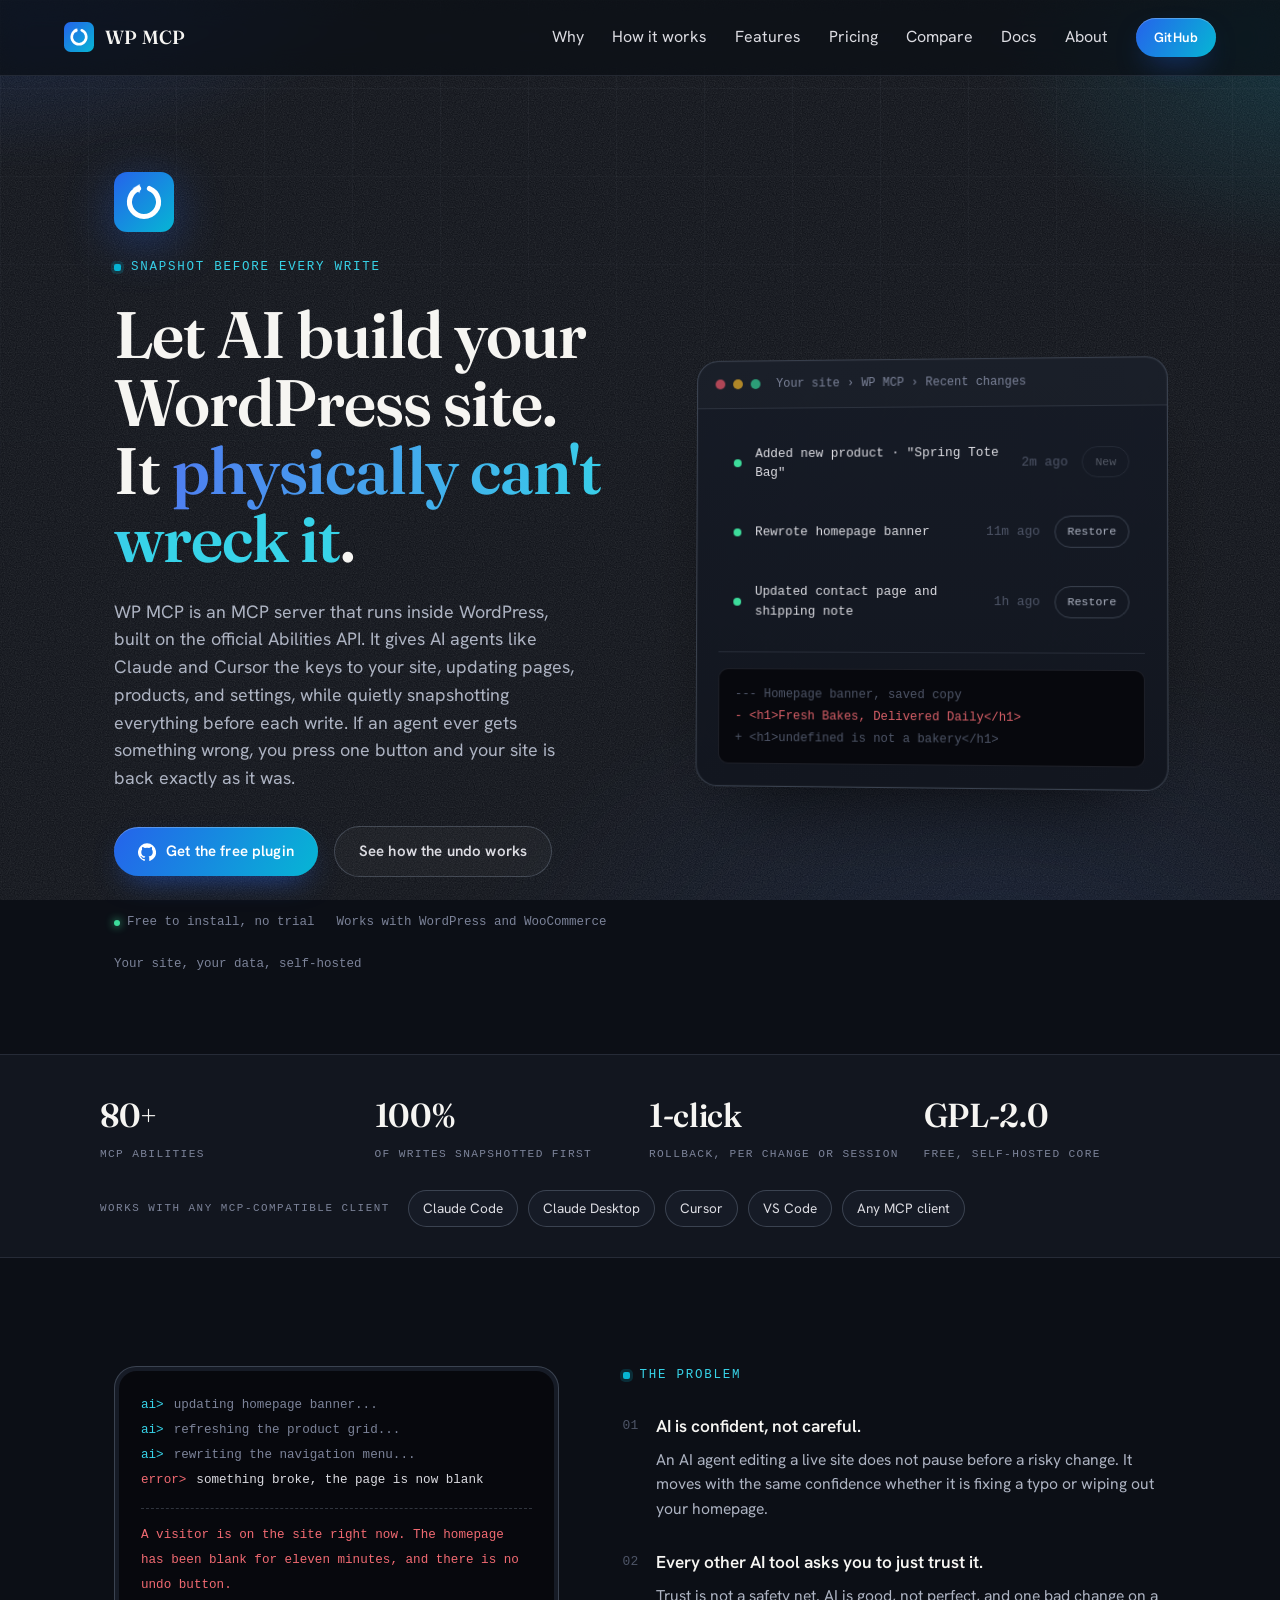
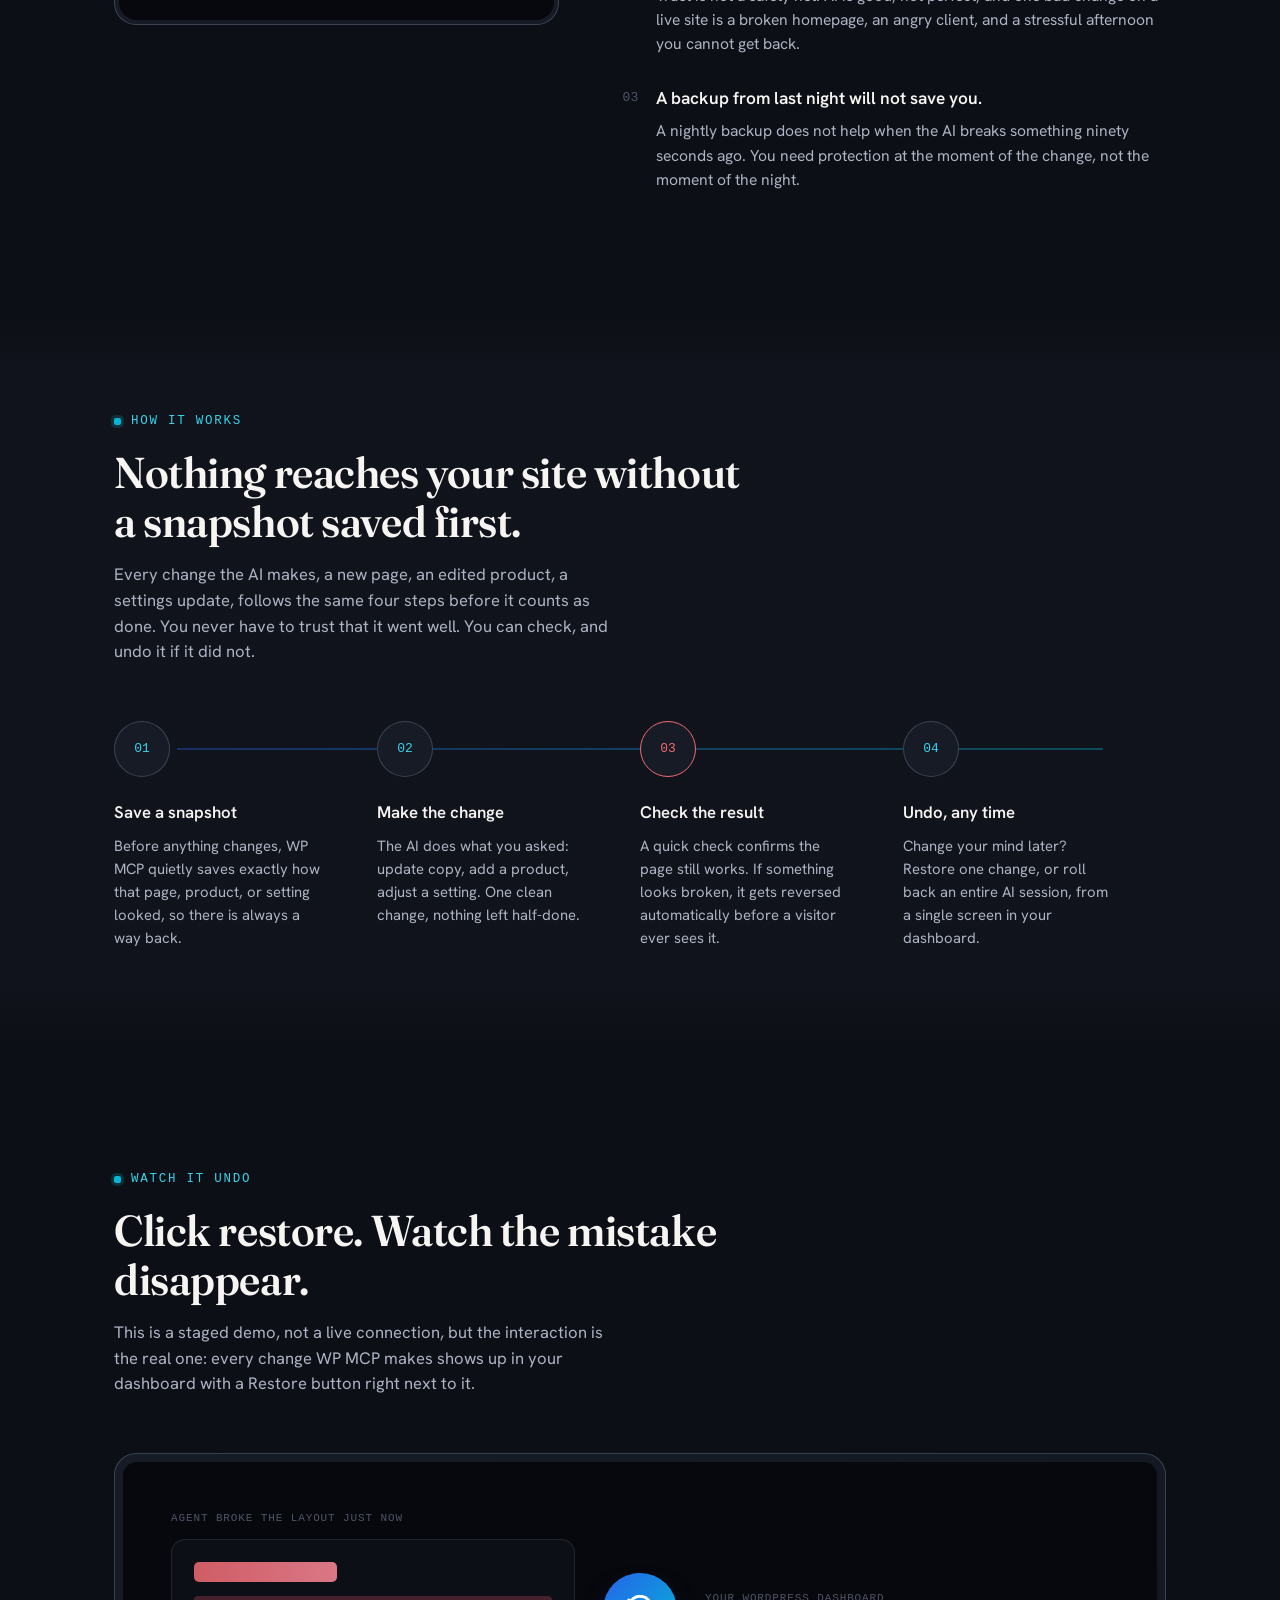
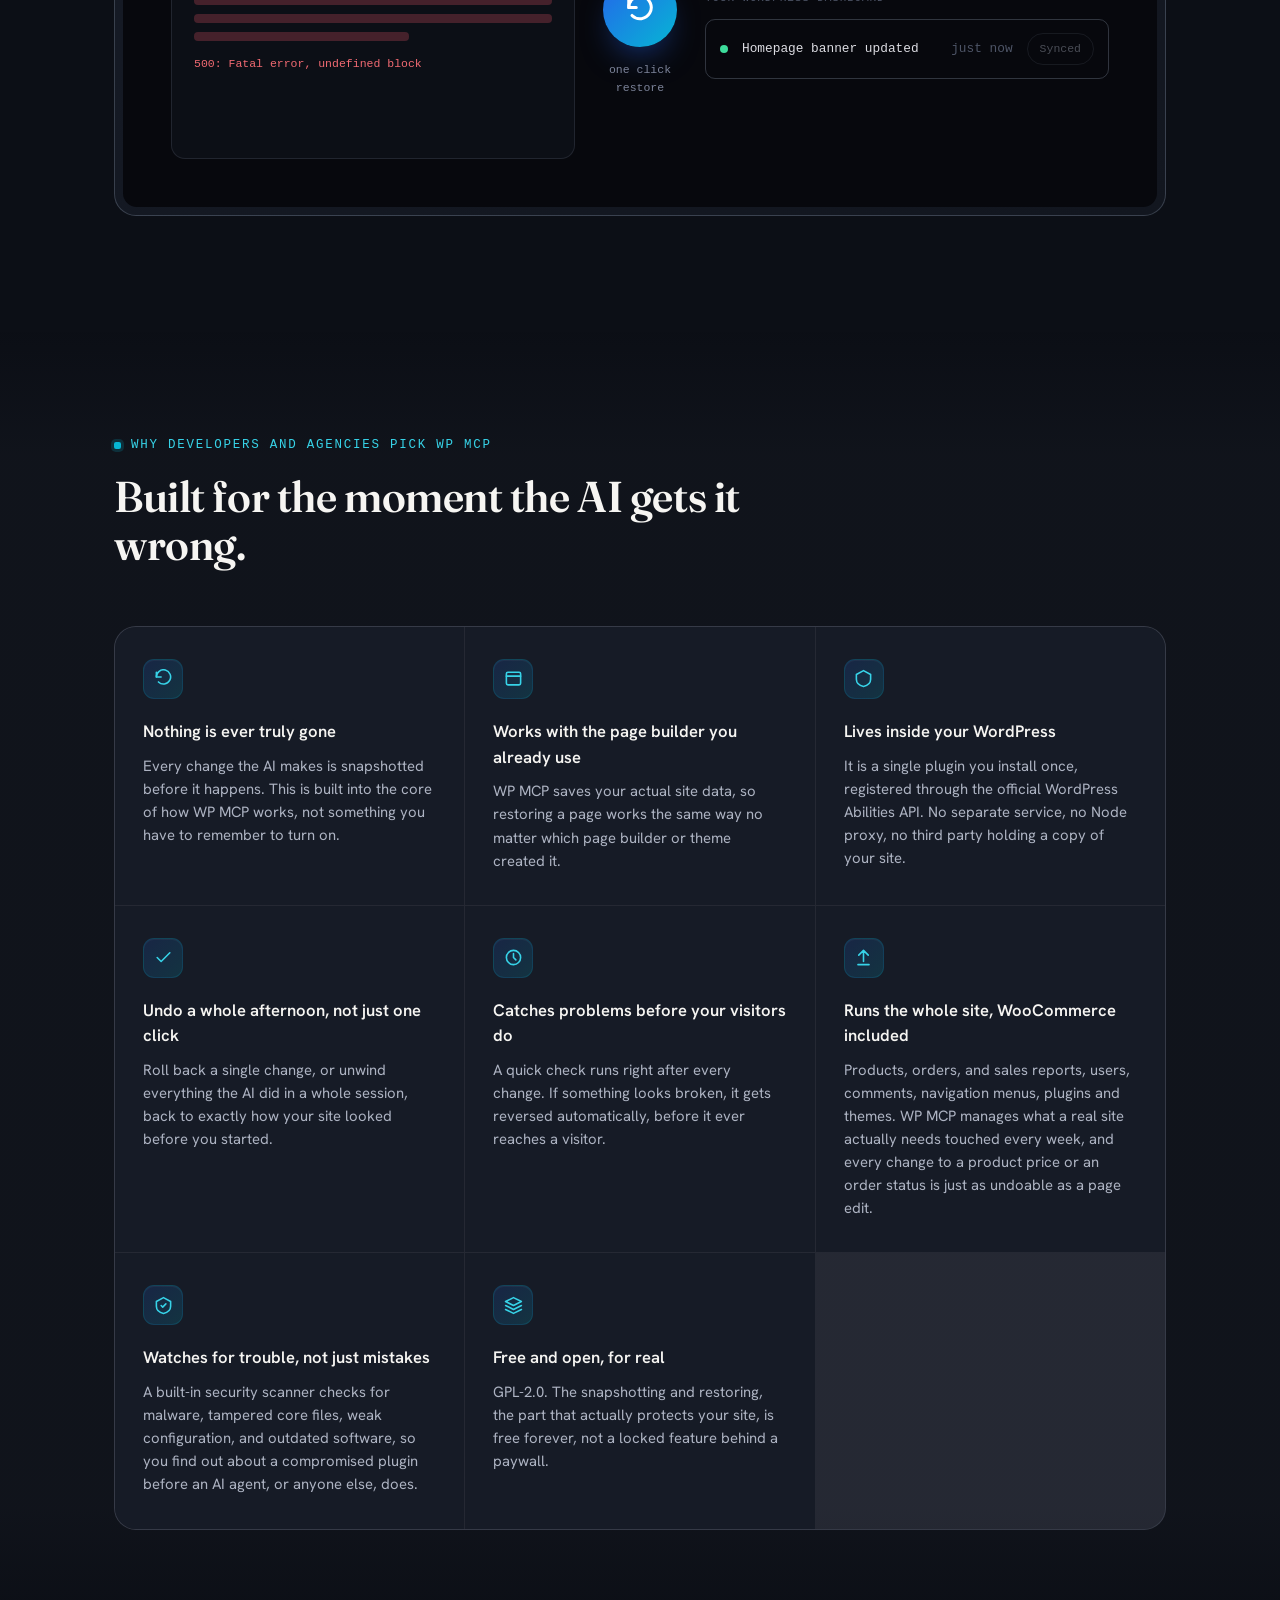
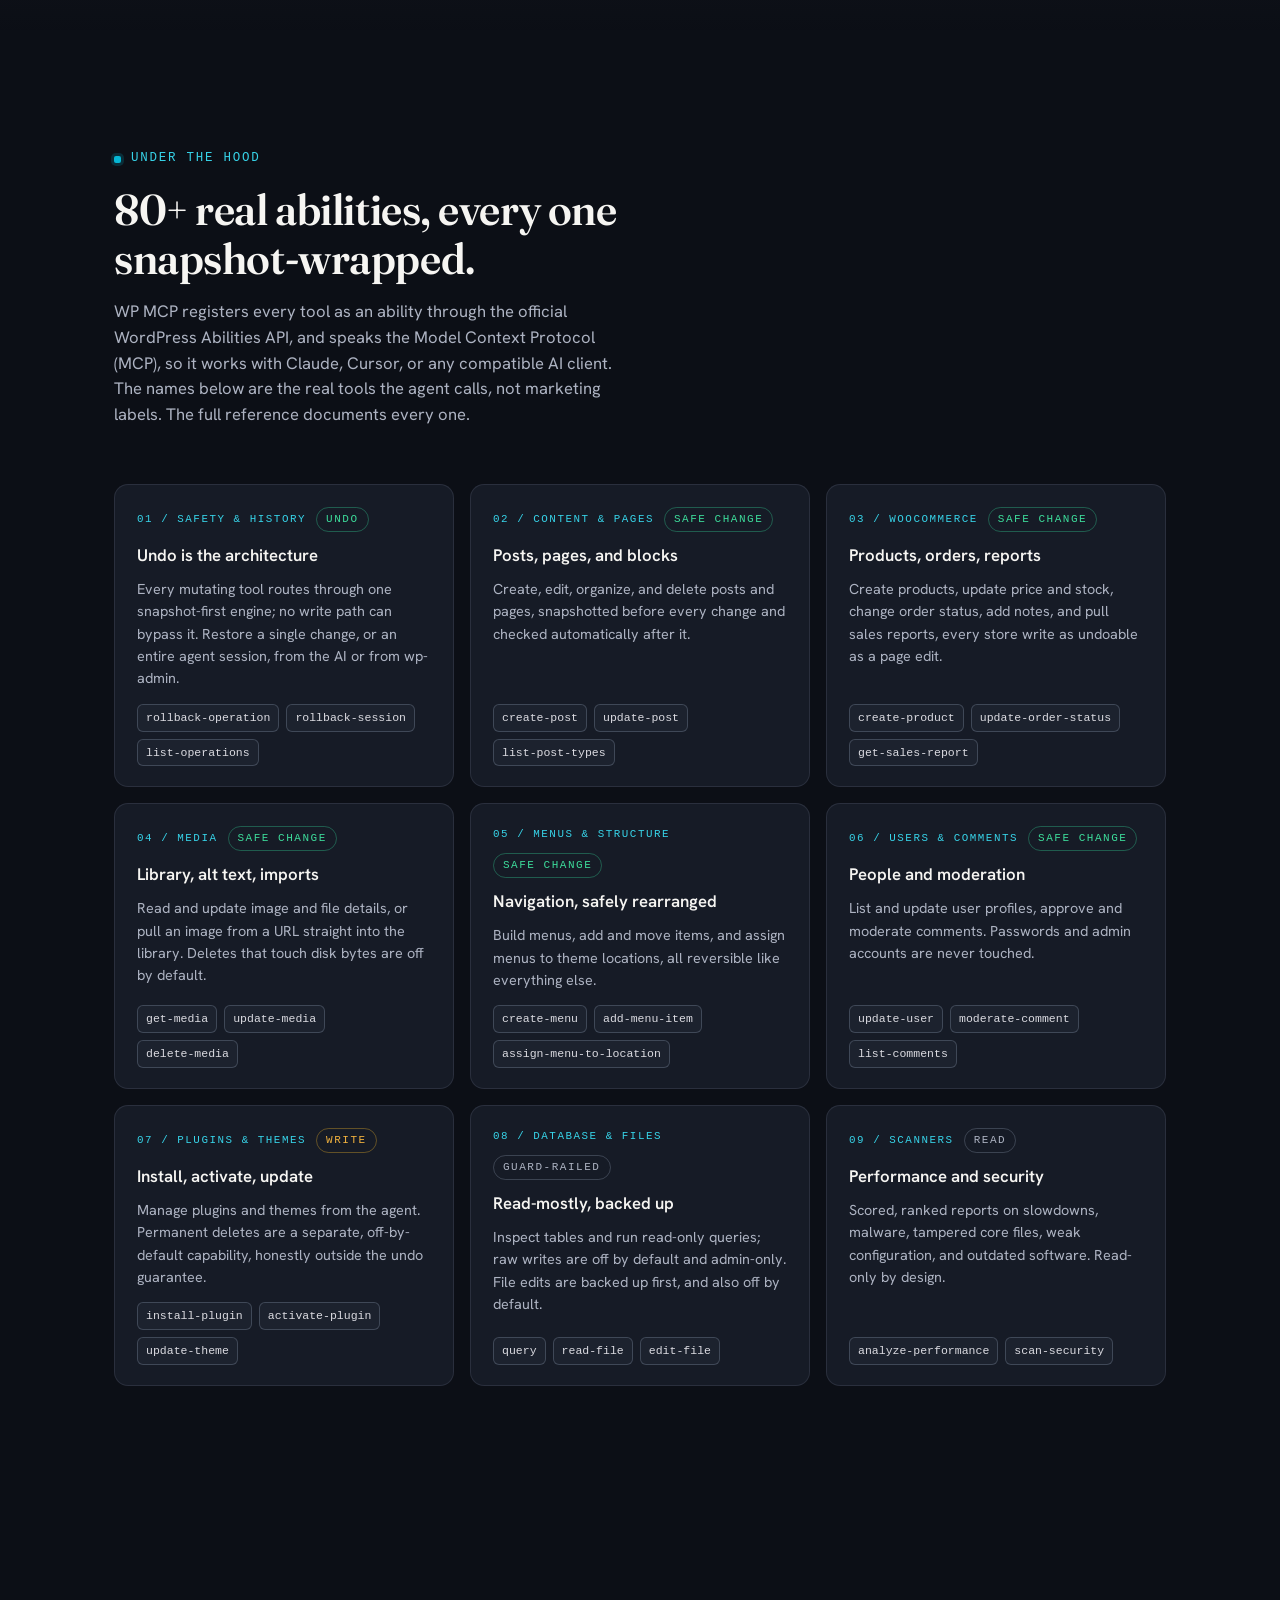
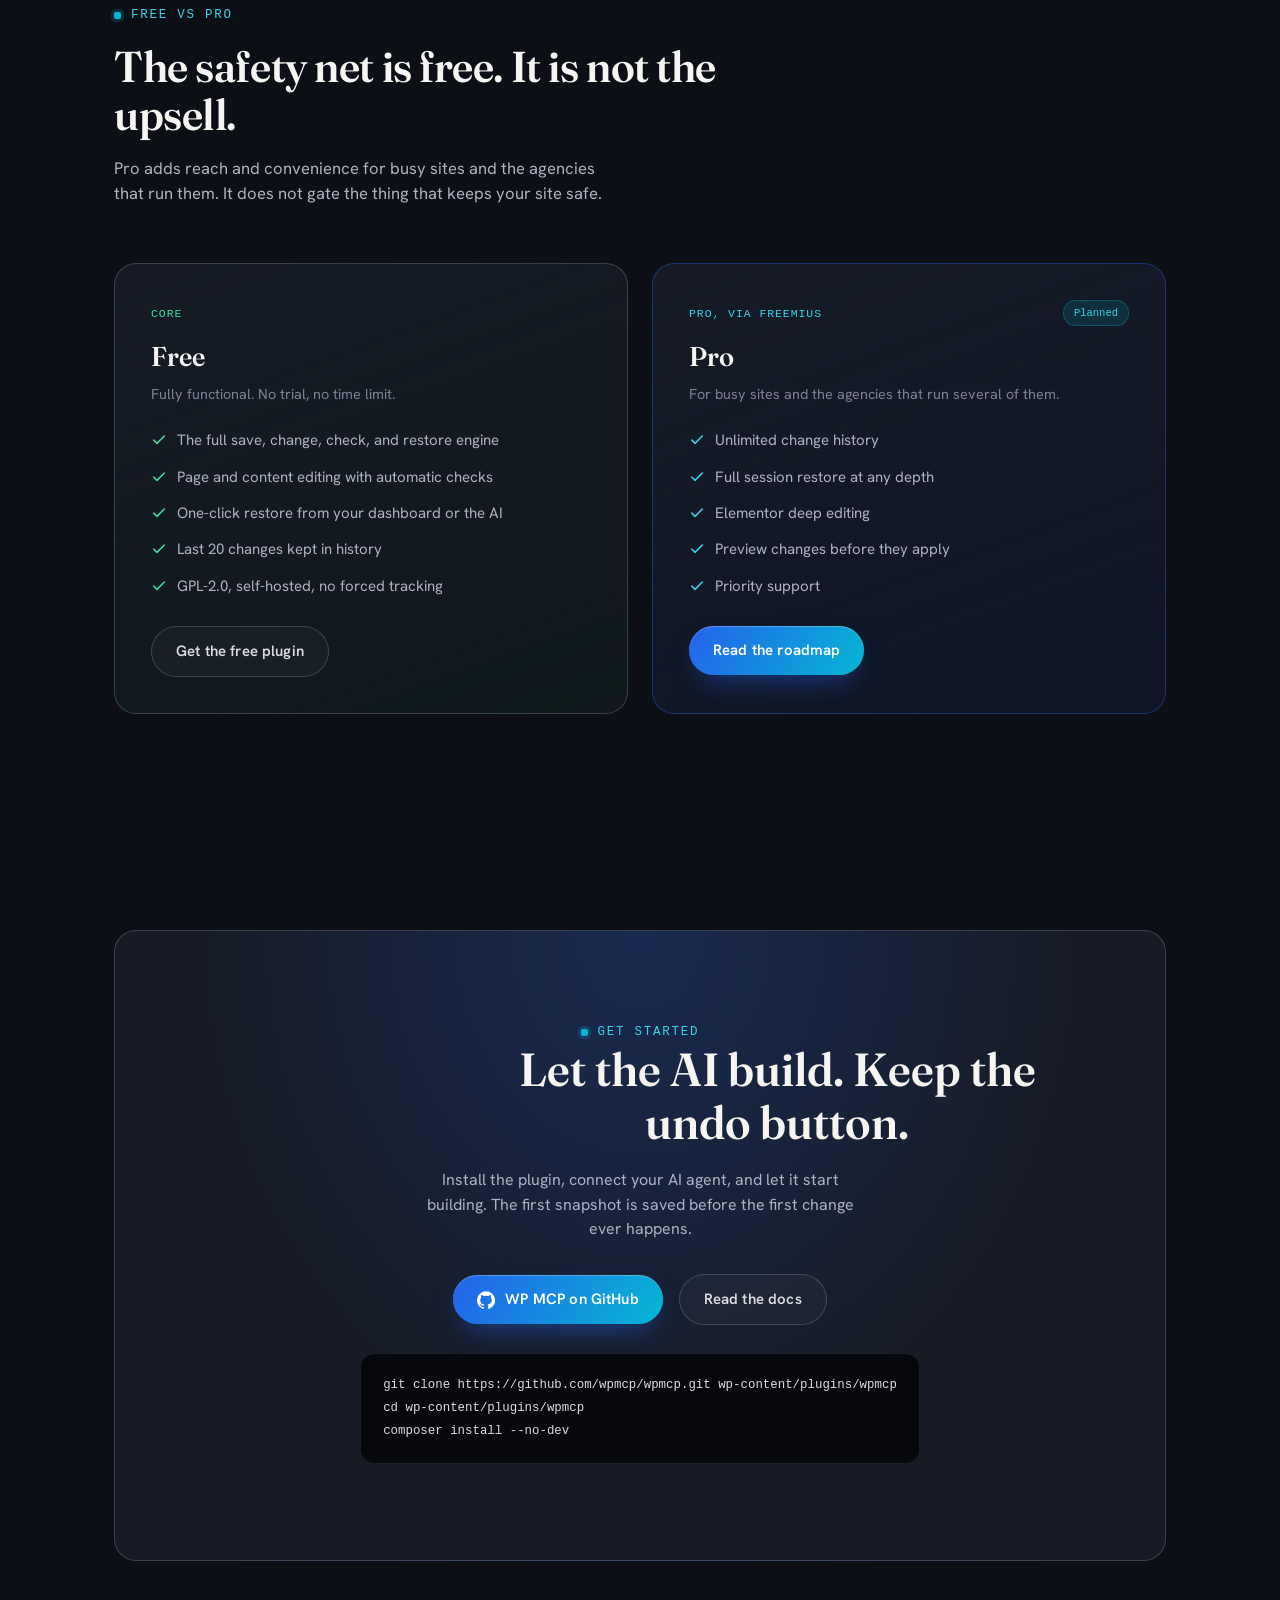
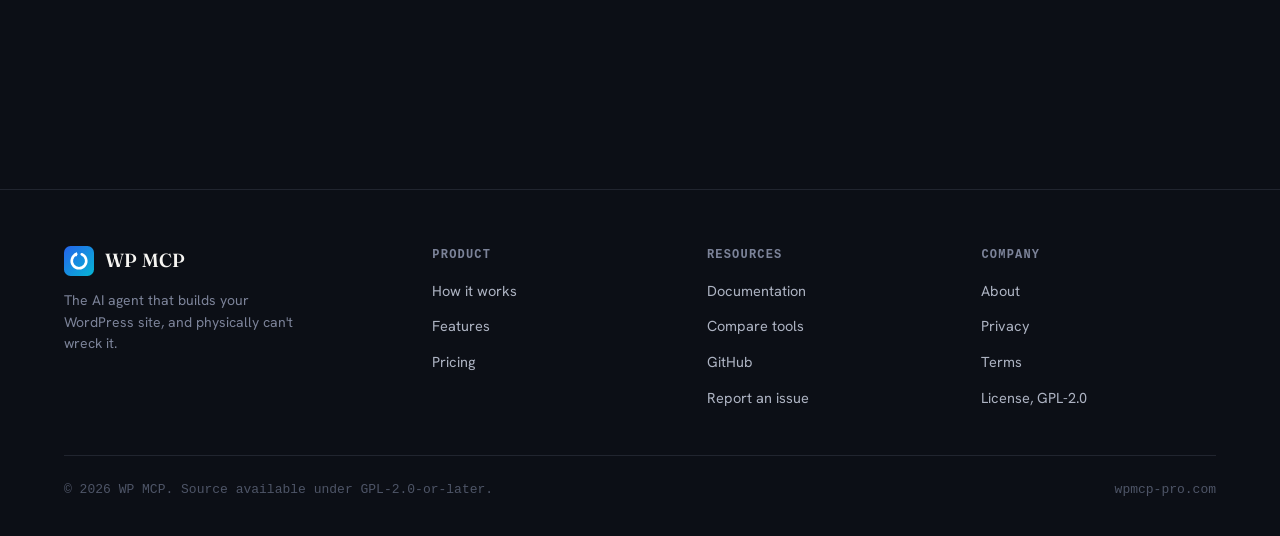
==== commit 8617a788: "feat(site): stats band, MCP-client strip, and real-ability capability grid Borrows the strongest str" ====
--- a/index.html
+++ b/index.html
@@ -208,6 +208,26 @@
     </div>
   </section>
 
+  <!-- ================= STATS + CLIENTS BAND ================= -->
+  <section class="hero-band" aria-label="Key numbers and compatible clients">
+    <div class="hero-stats reveal">
+      <div class="stat"><span class="stat-num">80+</span><span class="stat-label">MCP abilities</span></div>
+      <div class="stat"><span class="stat-num">100%</span><span class="stat-label">of writes snapshotted first</span></div>
+      <div class="stat"><span class="stat-num">1-click</span><span class="stat-label">rollback, per change or session</span></div>
+      <div class="stat"><span class="stat-num">GPL-2.0</span><span class="stat-label">free, self-hosted core</span></div>
+    </div>
+    <div class="clients reveal">
+      <span class="clients-label">Works with any MCP-compatible client</span>
+      <div class="clients-row">
+        <span class="client-chip">Claude Code</span>
+        <span class="client-chip">Claude Desktop</span>
+        <span class="client-chip">Cursor</span>
+        <span class="client-chip">VS Code</span>
+        <span class="client-chip">Any MCP client</span>
+      </div>
+    </div>
+  </section>
+
   <!-- ================= THE PROBLEM ================= -->
   <section class="section" id="problem">
     <div class="problem">
@@ -385,32 +405,65 @@
   <section class="section" id="tools">
     <div class="section-head reveal">
       <span class="eyebrow">Under the hood</span>
-      <h2>For the technically curious: what the AI can actually touch.</h2>
-      <p>WP MCP registers every tool as an ability through the official WordPress Abilities API, and speaks the Model Context Protocol (MCP), so it works with Claude, Cursor, or any compatible AI client. It now covers 80+ abilities across the whole site, grouped below by area. If you just want the reassurance, you do not need to read it, it is here for anyone who likes to check under the hood.</p>
-    </div>
-
-    <div class="tools-table-wrap reveal">
-      <table class="tools-table">
-        <thead>
-          <tr><th>Area</th><th>Type</th><th>What it does</th></tr>
-        </thead>
-        <tbody>
-          <tr><td>Content</td><td><span class="pill pill-safe">safe change</span></td><td>Create, edit, organize, and delete posts, pages, and products, saved before every change and checked automatically</td></tr>
-          <tr><td>Media</td><td><span class="pill pill-safe">safe change</span></td><td>Read and update photo and file details; pull images from a URL straight into your library</td></tr>
-          <tr><td>Site &amp; store settings</td><td><span class="pill pill-safe">safe change</span></td><td>Read and update site settings, applying what works even if part of a batch fails</td></tr>
-          <tr><td>Users</td><td><span class="pill pill-safe">safe change</span></td><td>List and update customer/staff profiles; never touches passwords or admin accounts</td></tr>
-          <tr><td>Comments</td><td><span class="pill pill-safe">safe change</span></td><td>Approve, edit, or moderate comments, every change saved before it happens</td></tr>
-          <tr><td>WooCommerce products</td><td><span class="pill pill-safe">safe change</span></td><td>Create products, update price and stock, browse categories, all undoable with one click</td></tr>
-          <tr><td>WooCommerce orders</td><td><span class="pill pill-safe">safe change</span></td><td>Review orders, update order status, add notes, pull sales reports, status changes are one-click undoable</td></tr>
-          <tr><td>Navigation menus</td><td><span class="pill pill-safe">safe change</span></td><td>Build and rearrange menus, assign them to theme locations, safely reversible</td></tr>
-          <tr><td>Plugins &amp; themes</td><td><span class="pill pill-write">write</span></td><td>Install, activate, and update plugins and themes; risky file changes are off by default</td></tr>
-          <tr><td>Database</td><td><span class="pill pill-read">read (mostly)</span></td><td>Inspect tables and run read-only queries; raw writes are off by default and admin-only</td></tr>
-          <tr><td>Filesystem</td><td><span class="pill pill-safe">safe change</span></td><td>Read, search, and edit files inside your WordPress install; every write is backed up first and off by default</td></tr>
-          <tr><td>Performance analyzer</td><td><span class="pill pill-read">read</span></td><td>Scans your server, database, and pages for slowdowns and returns a scored, ranked report</td></tr>
-          <tr><td>Security scanner</td><td><span class="pill pill-read">read</span></td><td>Checks for malware, core file tampering, weak configuration, and outdated software, with a graded report</td></tr>
-          <tr><td>Safety &amp; history</td><td><span class="pill pill-safe">undo</span></td><td>List recent AI changes and undo one change or a whole session, back to where it started</td></tr>
-        </tbody>
-      </table>
+      <h2>80+ real abilities, every one snapshot-wrapped.</h2>
+      <p>WP MCP registers every tool as an ability through the official WordPress Abilities API, and speaks the Model Context Protocol (MCP), so it works with Claude, Cursor, or any compatible AI client. The names below are the real tools the agent calls, not marketing labels. The <a href="docs.html">full reference</a> documents every one.</p>
+    </div>
+
+    <div class="cap-grid">
+      <article class="cap-card reveal">
+        <p class="cap-kicker">01 / Safety &amp; history <span class="pill pill-safe">undo</span></p>
+        <h3>Undo is the architecture</h3>
+        <p>Every mutating tool routes through one snapshot-first engine; no write path can bypass it. Restore a single change, or an entire agent session, from the AI or from wp-admin.</p>
+        <div class="cap-chips"><code>rollback-operation</code><code>rollback-session</code><code>list-operations</code></div>
+      </article>
+      <article class="cap-card reveal">
+        <p class="cap-kicker">02 / Content &amp; pages <span class="pill pill-safe">safe change</span></p>
+        <h3>Posts, pages, and blocks</h3>
+        <p>Create, edit, organize, and delete posts and pages, snapshotted before every change and checked automatically after it.</p>
+        <div class="cap-chips"><code>create-post</code><code>update-post</code><code>list-post-types</code></div>
+      </article>
+      <article class="cap-card reveal">
+        <p class="cap-kicker">03 / WooCommerce <span class="pill pill-safe">safe change</span></p>
+        <h3>Products, orders, reports</h3>
+        <p>Create products, update price and stock, change order status, add notes, and pull sales reports, every store write as undoable as a page edit.</p>
+        <div class="cap-chips"><code>create-product</code><code>update-order-status</code><code>get-sales-report</code></div>
+      </article>
+      <article class="cap-card reveal">
+        <p class="cap-kicker">04 / Media <span class="pill pill-safe">safe change</span></p>
+        <h3>Library, alt text, imports</h3>
+        <p>Read and update image and file details, or pull an image from a URL straight into the library. Deletes that touch disk bytes are off by default.</p>
+        <div class="cap-chips"><code>get-media</code><code>update-media</code><code>delete-media</code></div>
+      </article>
+      <article class="cap-card reveal">
+        <p class="cap-kicker">05 / Menus &amp; structure <span class="pill pill-safe">safe change</span></p>
+        <h3>Navigation, safely rearranged</h3>
+        <p>Build menus, add and move items, and assign menus to theme locations, all reversible like everything else.</p>
+        <div class="cap-chips"><code>create-menu</code><code>add-menu-item</code><code>assign-menu-to-location</code></div>
+      </article>
+      <article class="cap-card reveal">
+        <p class="cap-kicker">06 / Users &amp; comments <span class="pill pill-safe">safe change</span></p>
+        <h3>People and moderation</h3>
+        <p>List and update user profiles, approve and moderate comments. Passwords and admin accounts are never touched.</p>
+        <div class="cap-chips"><code>update-user</code><code>moderate-comment</code><code>list-comments</code></div>
+      </article>
+      <article class="cap-card reveal">
+        <p class="cap-kicker">07 / Plugins &amp; themes <span class="pill pill-write">write</span></p>
+        <h3>Install, activate, update</h3>
+        <p>Manage plugins and themes from the agent. Permanent deletes are a separate, off-by-default capability, honestly outside the undo guarantee.</p>
+        <div class="cap-chips"><code>install-plugin</code><code>activate-plugin</code><code>update-theme</code></div>
+      </article>
+      <article class="cap-card reveal">
+        <p class="cap-kicker">08 / Database &amp; files <span class="pill pill-read">guard-railed</span></p>
+        <h3>Read-mostly, backed up</h3>
+        <p>Inspect tables and run read-only queries; raw writes are off by default and admin-only. File edits are backed up first, and also off by default.</p>
+        <div class="cap-chips"><code>query</code><code>read-file</code><code>edit-file</code></div>
+      </article>
+      <article class="cap-card reveal">
+        <p class="cap-kicker">09 / Scanners <span class="pill pill-read">read</span></p>
+        <h3>Performance and security</h3>
+        <p>Scored, ranked reports on slowdowns, malware, tampered core files, weak configuration, and outdated software. Read-only by design.</p>
+        <div class="cap-chips"><code>analyze-performance</code><code>scan-security</code></div>
+      </article>
     </div>
   </section>
 
--- a/assets/css/landing.css
+++ b/assets/css/landing.css
@@ -683,3 +683,113 @@
 @media (prefers-reduced-motion: reduce) {
   .reveal { opacity: 1; transform: none; transition: none; }
 }
+
+/* ---- Stats + clients band, directly under the hero ---- */
+.hero-band {
+  border-top: 1px solid var(--hairline);
+  border-bottom: 1px solid var(--hairline);
+  background: var(--bg-raised);
+  padding: 34px clamp(20px, 6vw, 72px) 30px;
+}
+.hero-stats {
+  display: grid;
+  grid-template-columns: repeat(4, minmax(0, 1fr));
+  gap: 18px;
+  max-width: 1080px;
+  margin: 0 auto;
+}
+.stat { display: flex; flex-direction: column; gap: 6px; }
+.stat-num {
+  font-family: var(--font-display);
+  font-size: clamp(1.6rem, 2.6vw, 2.2rem);
+  font-weight: 600;
+  letter-spacing: -0.01em;
+  color: var(--ink-000);
+}
+.stat-label {
+  font-family: var(--font-mono);
+  font-size: 0.7rem;
+  letter-spacing: 0.12em;
+  text-transform: uppercase;
+  color: var(--ink-500);
+}
+.clients {
+  max-width: 1080px;
+  margin: 26px auto 0;
+  display: flex;
+  flex-wrap: wrap;
+  align-items: center;
+  gap: 12px 18px;
+}
+.clients-label {
+  font-family: var(--font-mono);
+  font-size: 0.68rem;
+  letter-spacing: 0.14em;
+  text-transform: uppercase;
+  color: var(--ink-500);
+}
+.clients-row { display: flex; flex-wrap: wrap; gap: 10px; }
+.client-chip {
+  font-size: 0.85rem;
+  color: var(--ink-100);
+  border: 1px solid var(--hairline-strong);
+  border-radius: 999px;
+  padding: 7px 14px;
+  background: var(--bg-panel);
+}
+@media (max-width: 760px) {
+  .hero-stats { grid-template-columns: repeat(2, minmax(0, 1fr)); }
+}
+
+/* ---- Capability cards, replacing the flat tools table ---- */
+.cap-grid {
+  display: grid;
+  grid-template-columns: repeat(3, minmax(0, 1fr));
+  gap: 16px;
+  max-width: 1080px;
+  margin: 0 auto;
+}
+.cap-card {
+  background: var(--bg-panel);
+  border: 1px solid var(--hairline);
+  border-radius: 14px;
+  padding: 22px 22px 20px;
+  display: flex;
+  flex-direction: column;
+  gap: 10px;
+}
+.cap-kicker {
+  font-family: var(--font-mono);
+  font-size: 0.68rem;
+  letter-spacing: 0.14em;
+  text-transform: uppercase;
+  color: var(--brand-accent-soft);
+  display: flex;
+  align-items: center;
+  gap: 10px;
+  flex-wrap: wrap;
+}
+.cap-card h3 { font-size: 1.05rem; color: var(--ink-000); }
+.cap-card > p:not(.cap-kicker) {
+  font-size: 0.9rem;
+  line-height: 1.55;
+  color: var(--ink-300);
+  flex: 1;
+}
+.cap-chips { display: flex; flex-wrap: wrap; gap: 7px; margin-top: 4px; }
+.cap-chips code {
+  font-family: var(--font-mono);
+  font-size: 0.72rem;
+  color: var(--ink-100);
+  border: 1px solid var(--hairline-strong);
+  border-radius: 6px;
+  padding: 4px 8px;
+  background: var(--bg-panel-2);
+  white-space: nowrap;
+}
+@media (max-width: 980px) {
+  .cap-grid { grid-template-columns: repeat(2, minmax(0, 1fr)); }
+}
+@media (max-width: 640px) {
+  .cap-grid { grid-template-columns: 1fr; }
+}
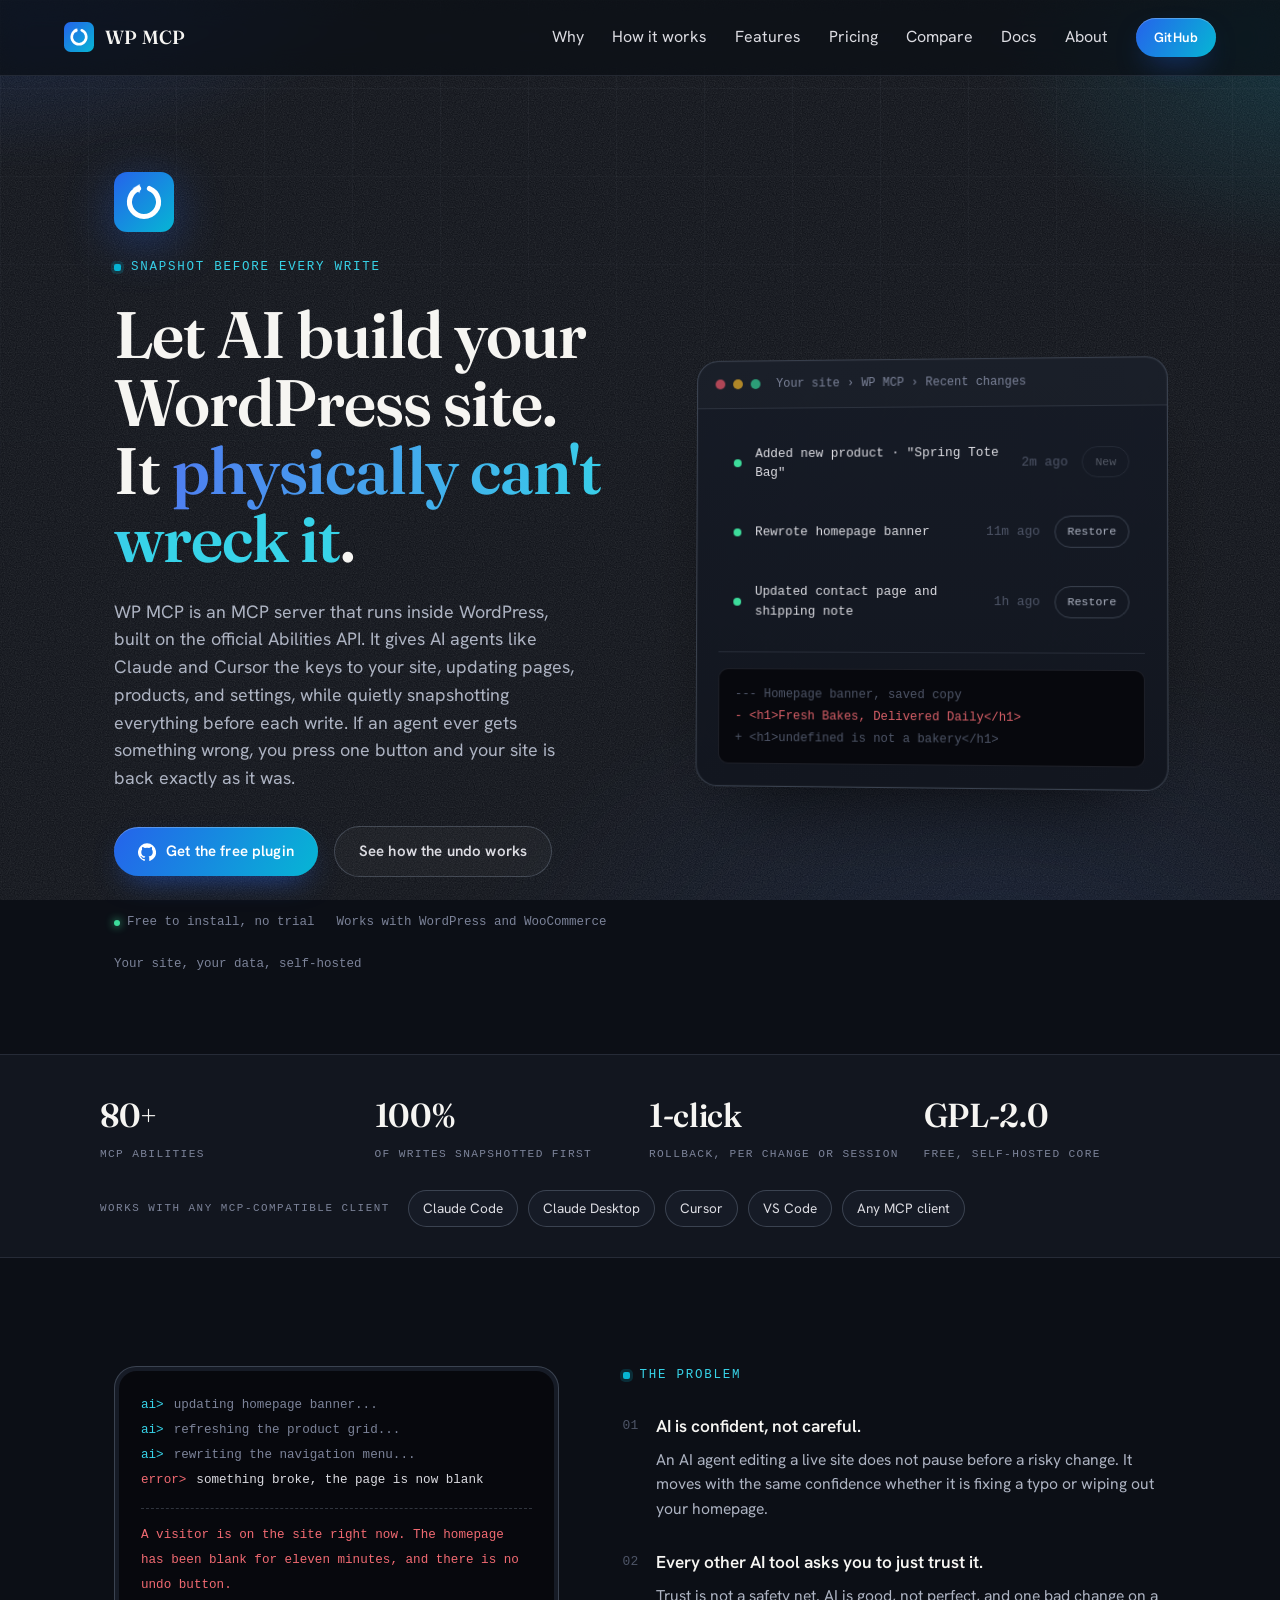
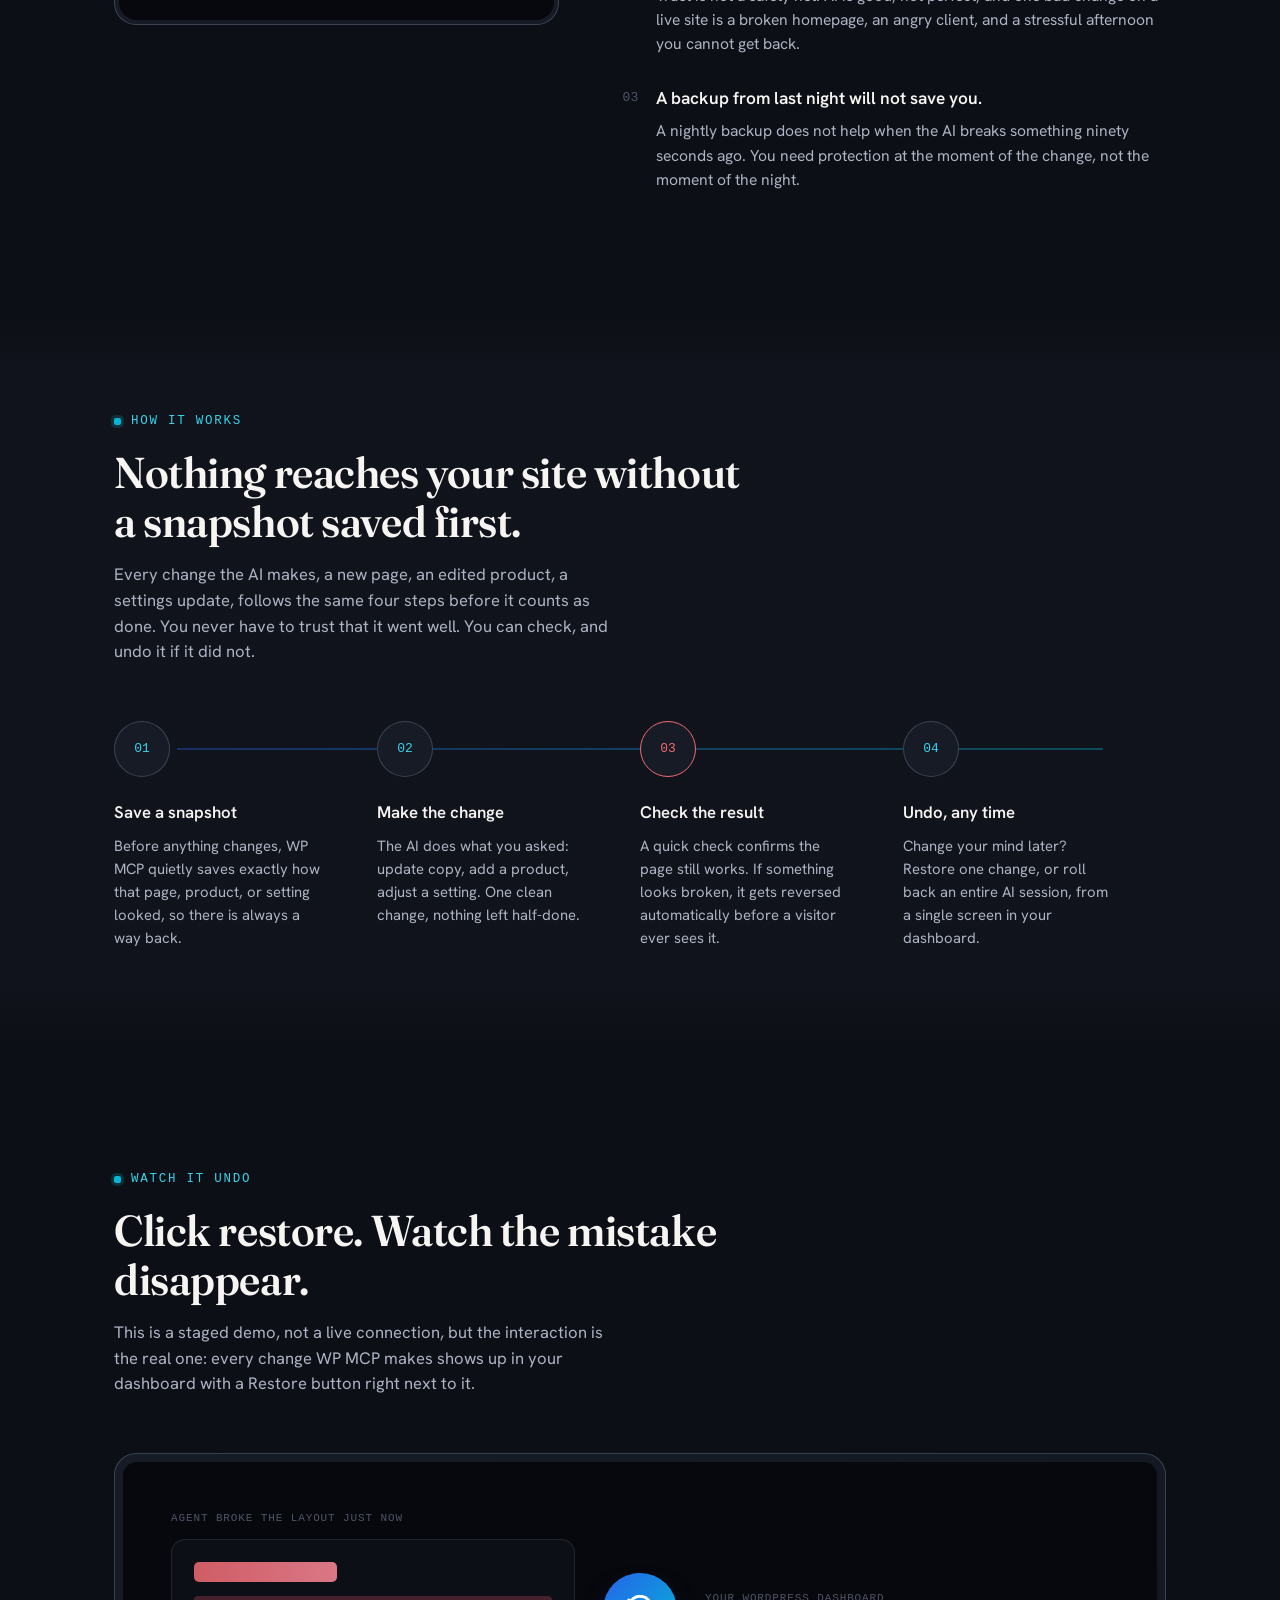
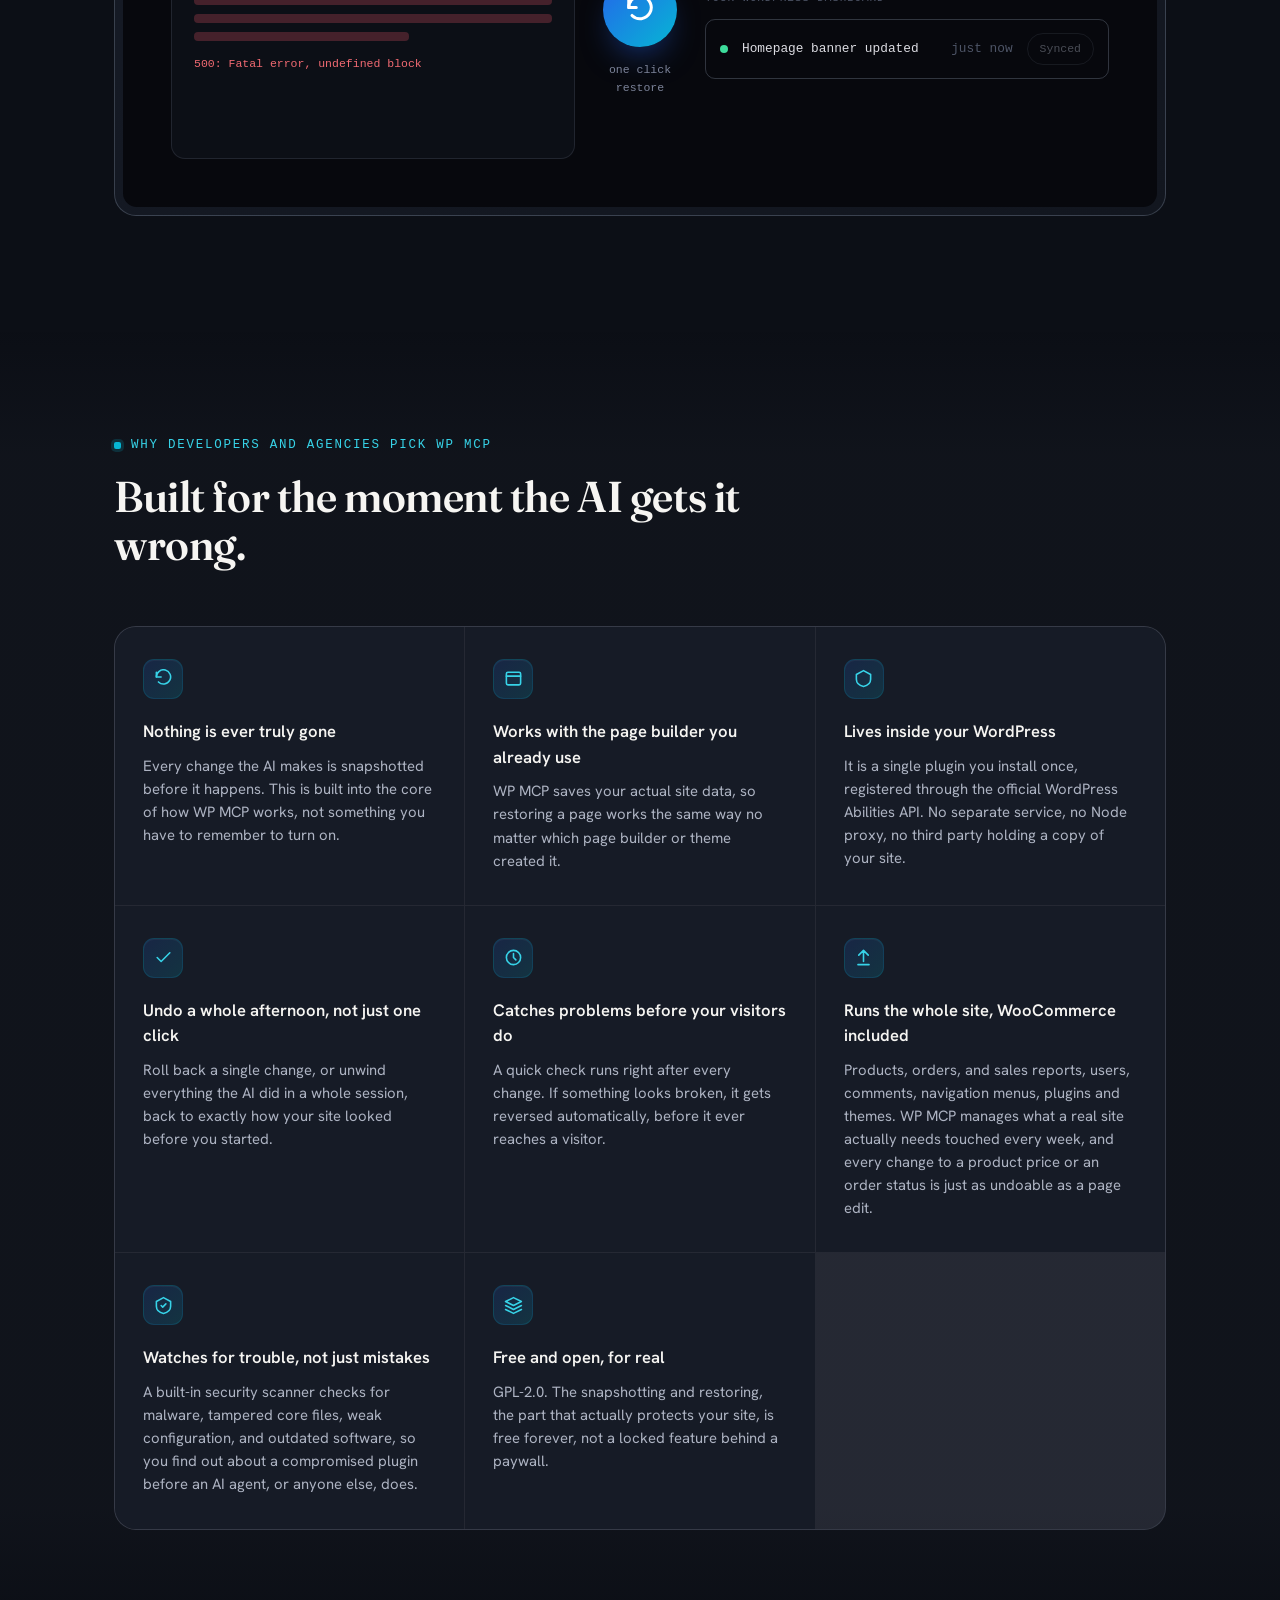
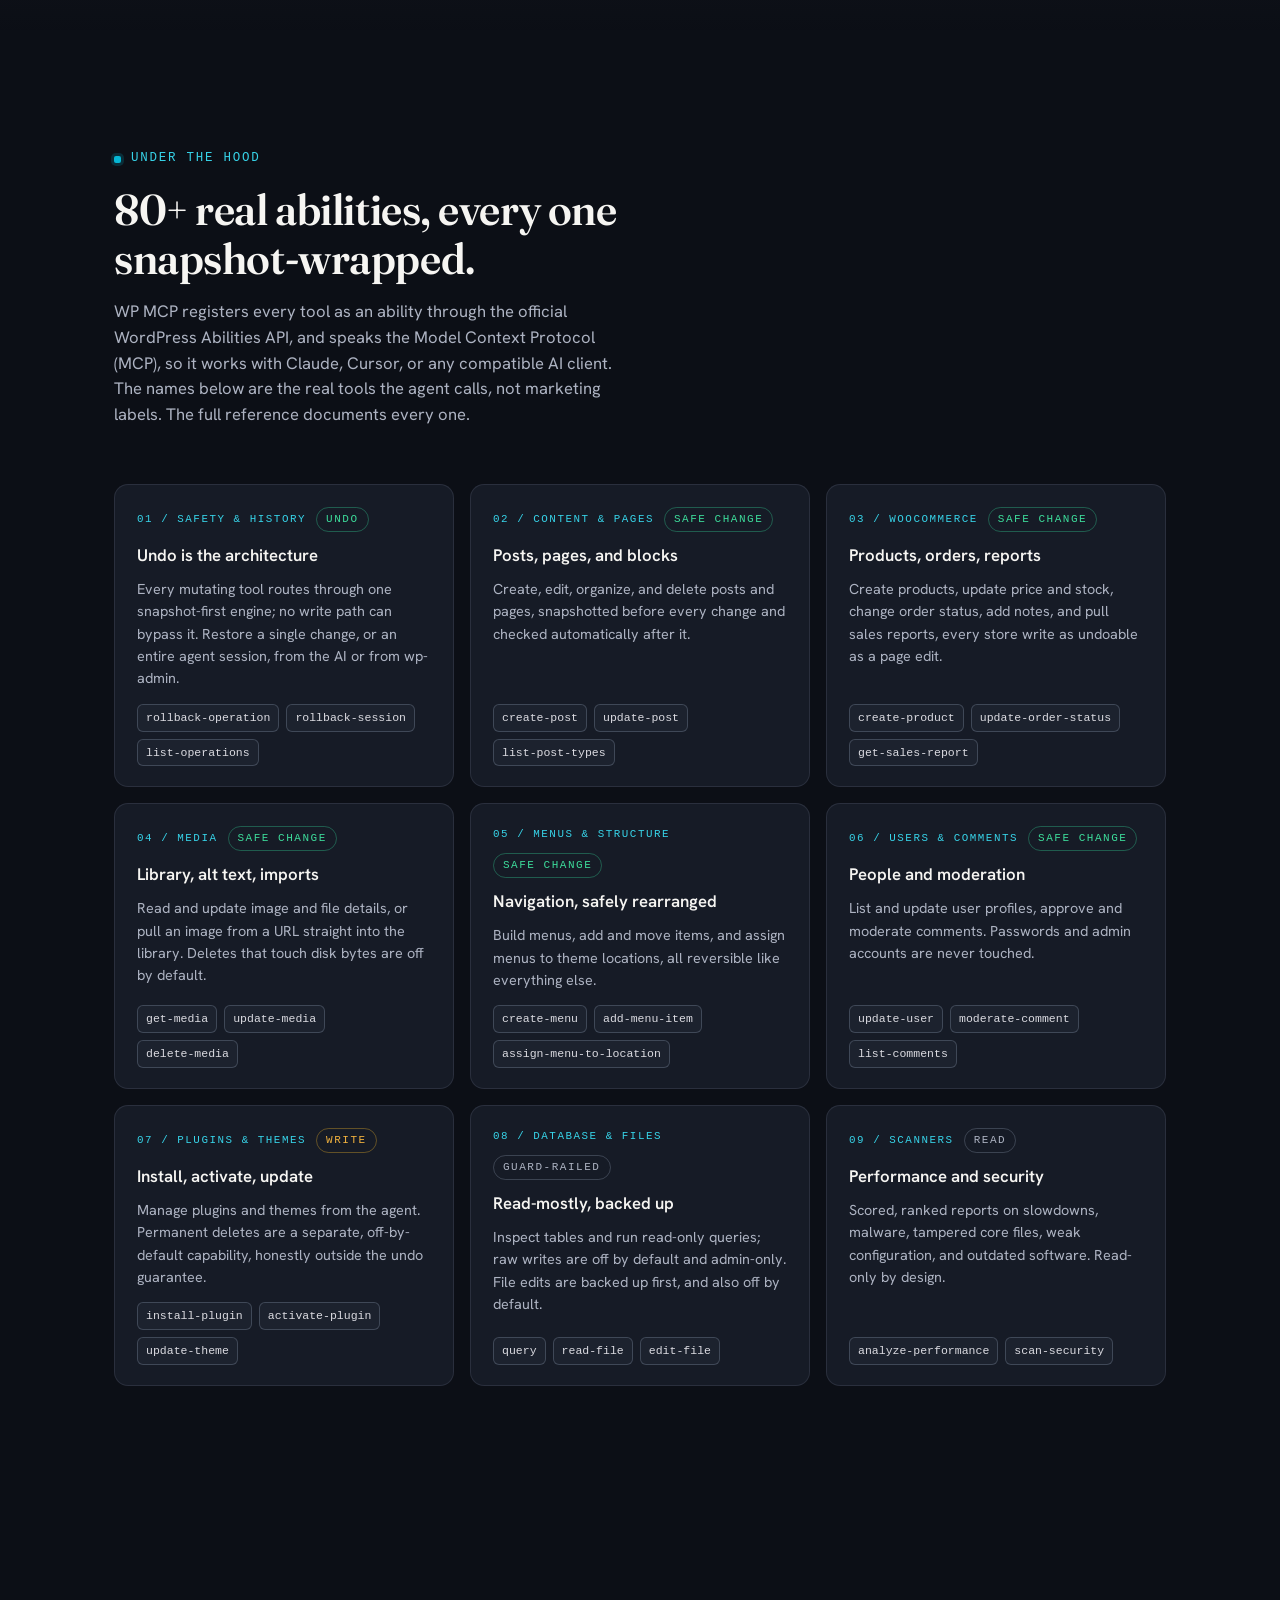
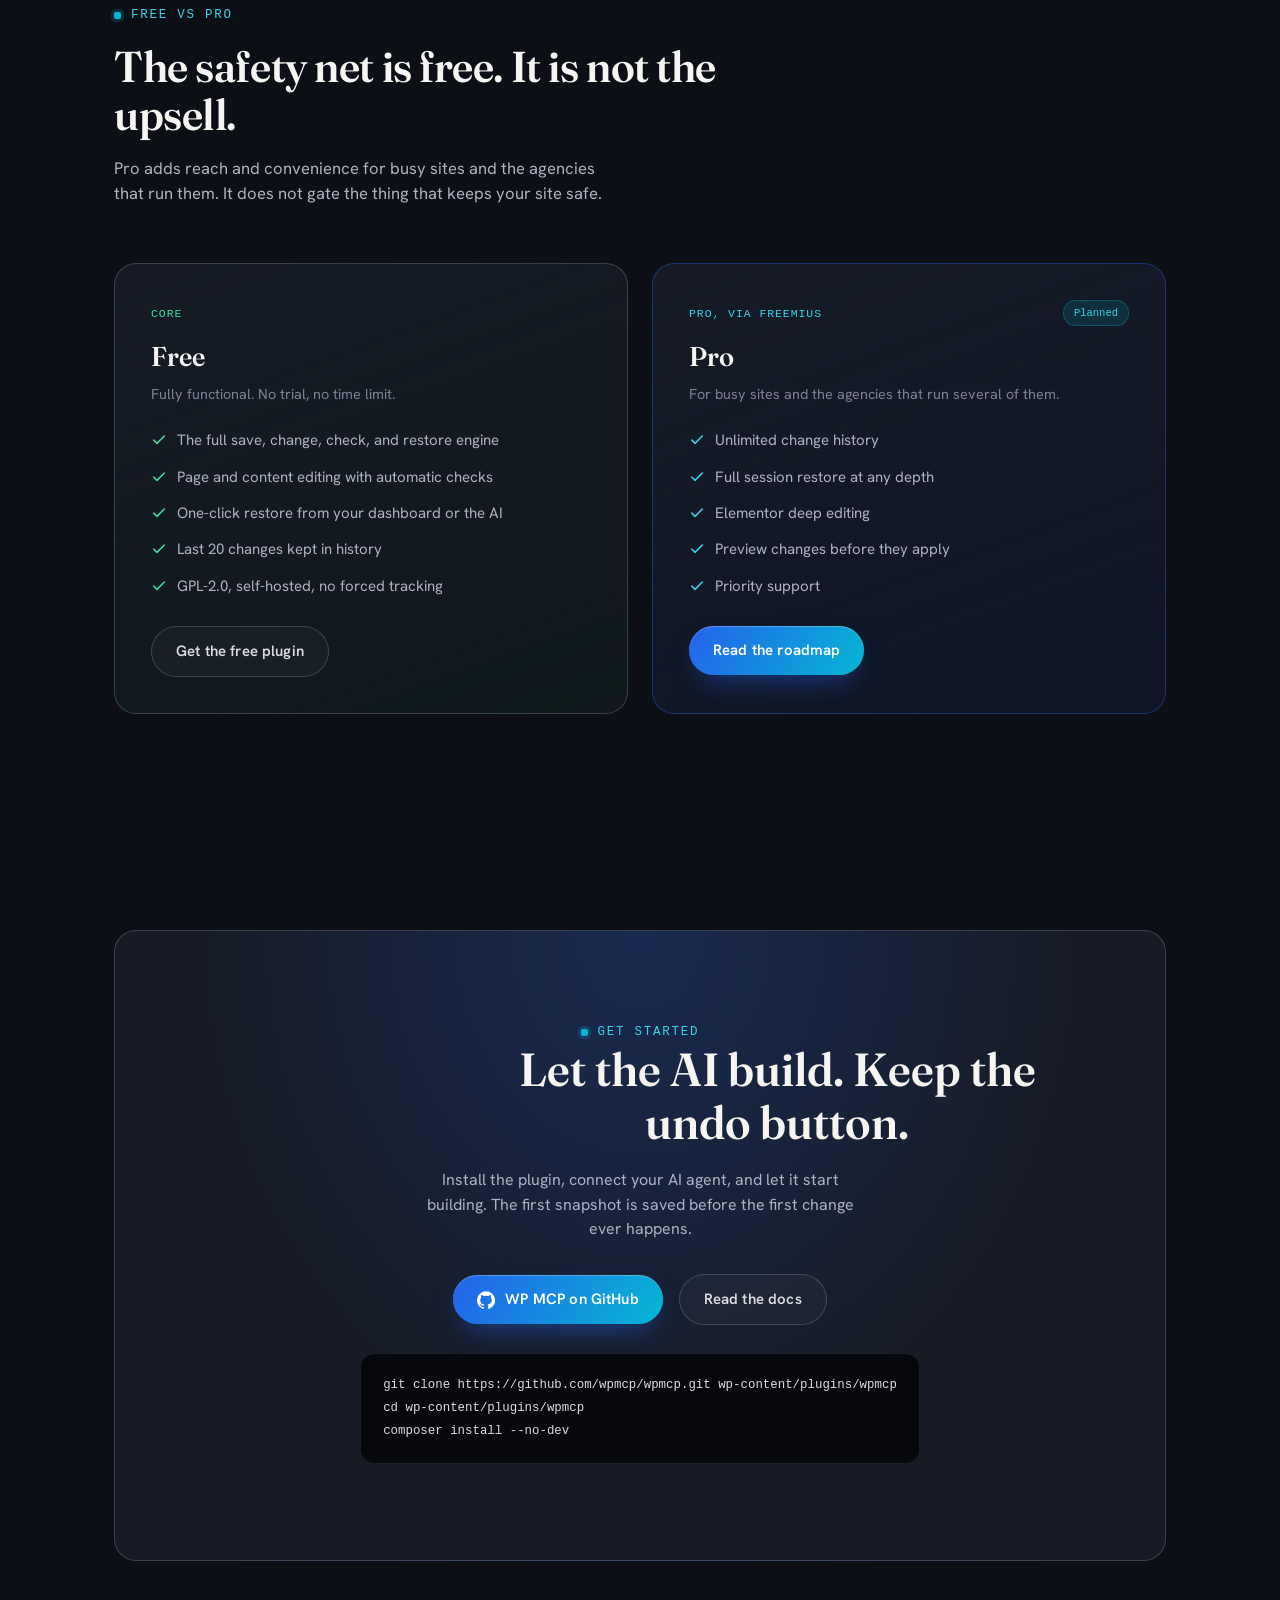
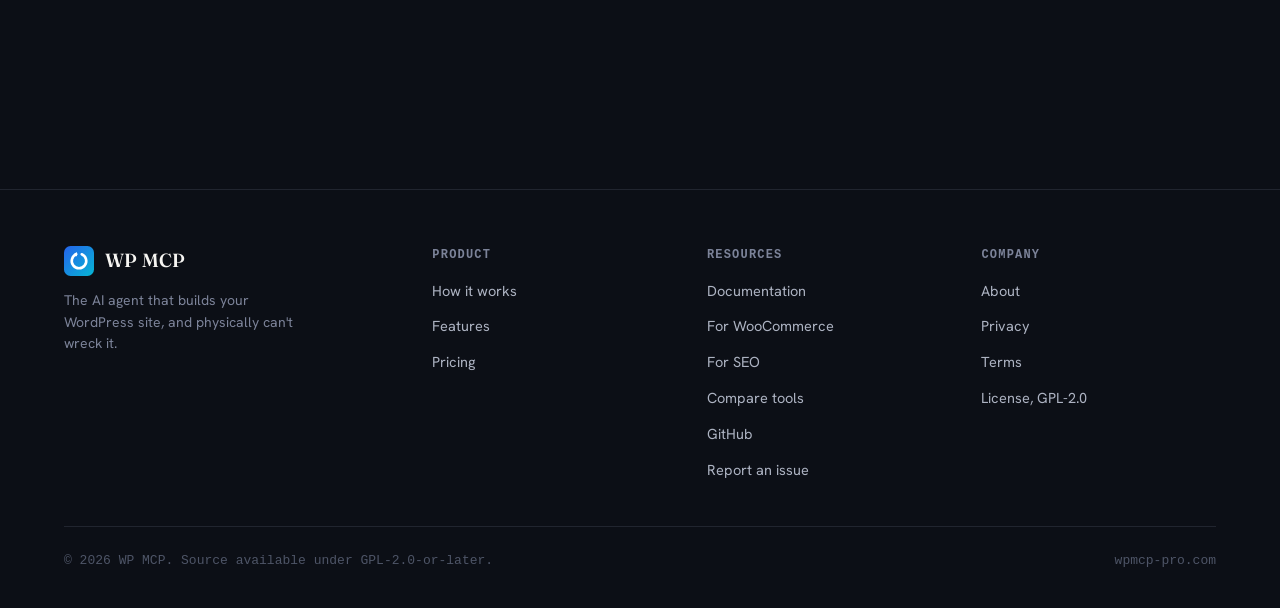
==== commit 4d7e7f9a: "feat(site): vertical landing pages for WooCommerce and SEO Two new self-contained pages reusing the " ====
--- a/index.html
+++ b/index.html
@@ -561,6 +561,8 @@
       <h4>Resources</h4>
       <ul>
         <li><a href="docs.html">Documentation</a></li>
+        <li><a href="mcp-for-woocommerce.html">For WooCommerce</a></li>
+        <li><a href="mcp-for-seo.html">For SEO</a></li>
         <li><a href="wp-mcp-vs-other-wordpress-mcp-tools.html">Compare tools</a></li>
         <li><a href="https://github.com/wpmcp/wpmcp" data-brand-github>GitHub</a></li>
         <li><a href="https://github.com/wpmcp/wpmcp" data-brand-github>Report an issue</a></li>
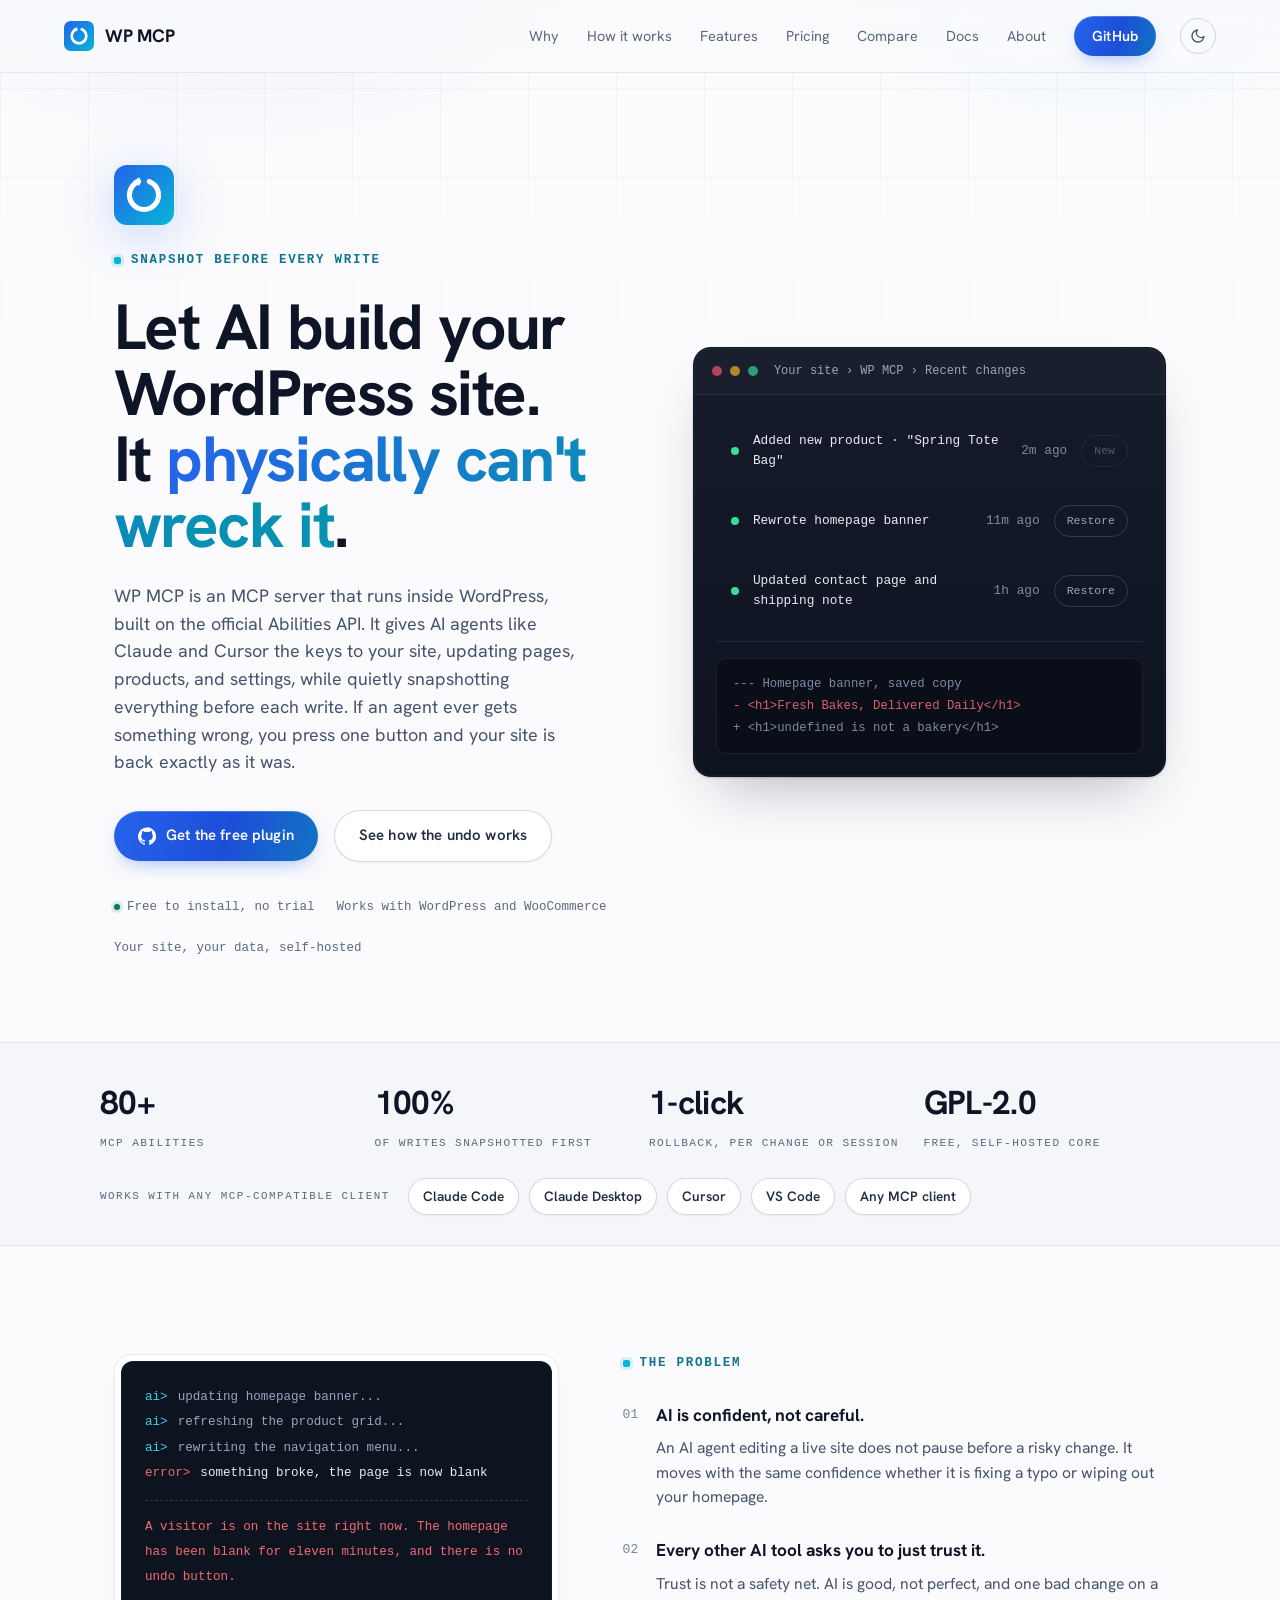
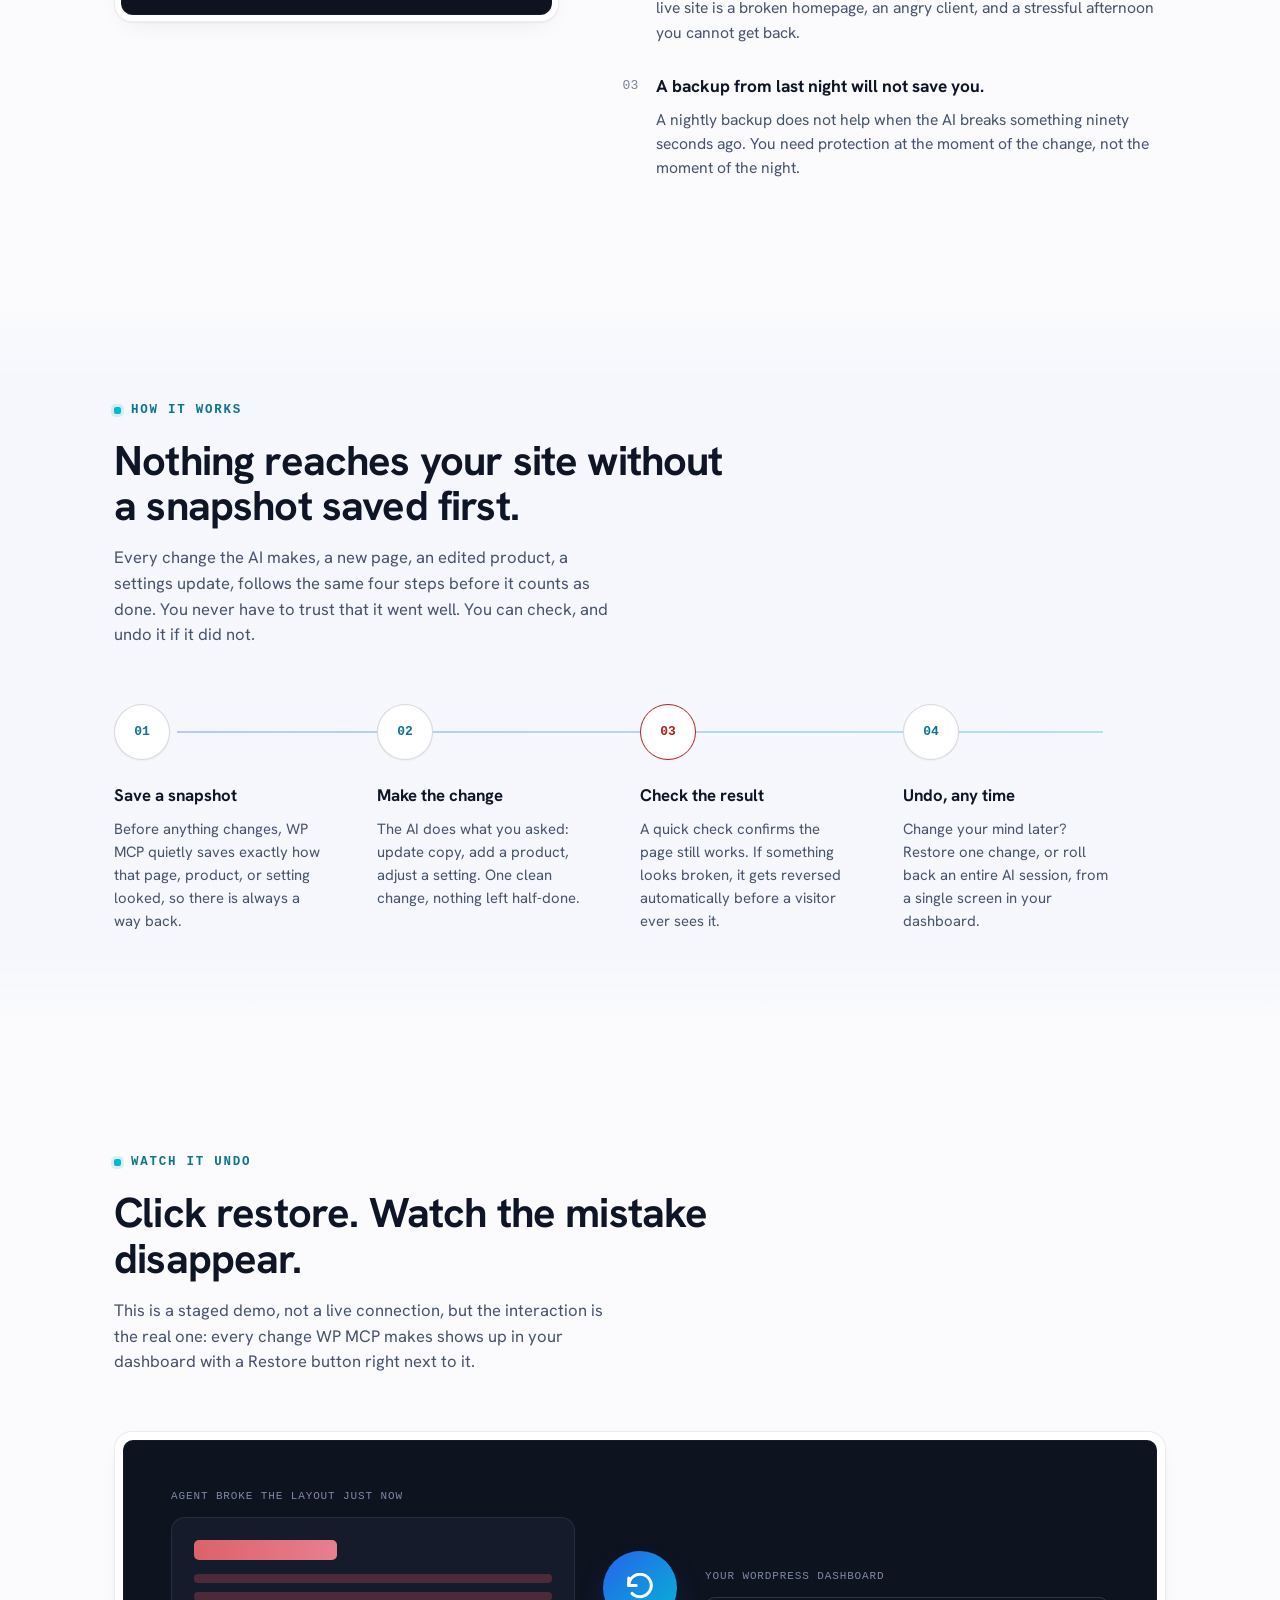
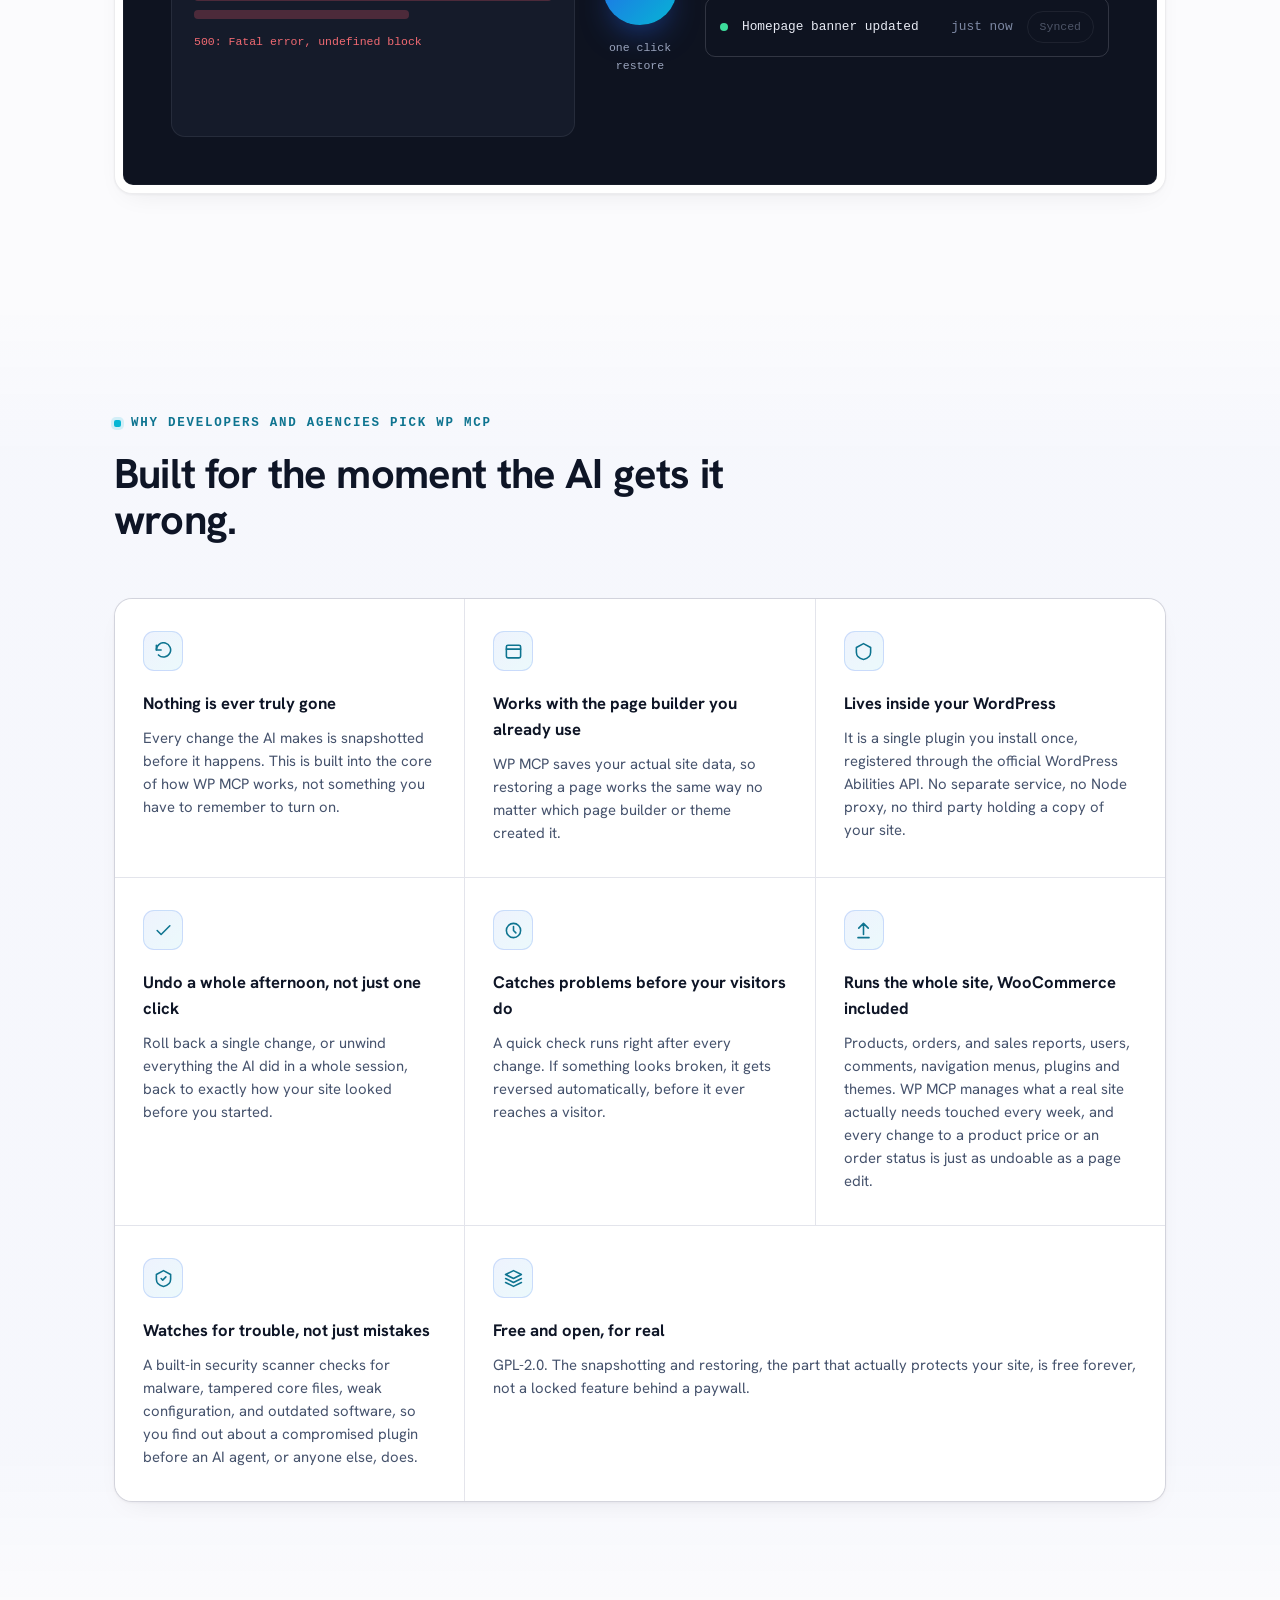
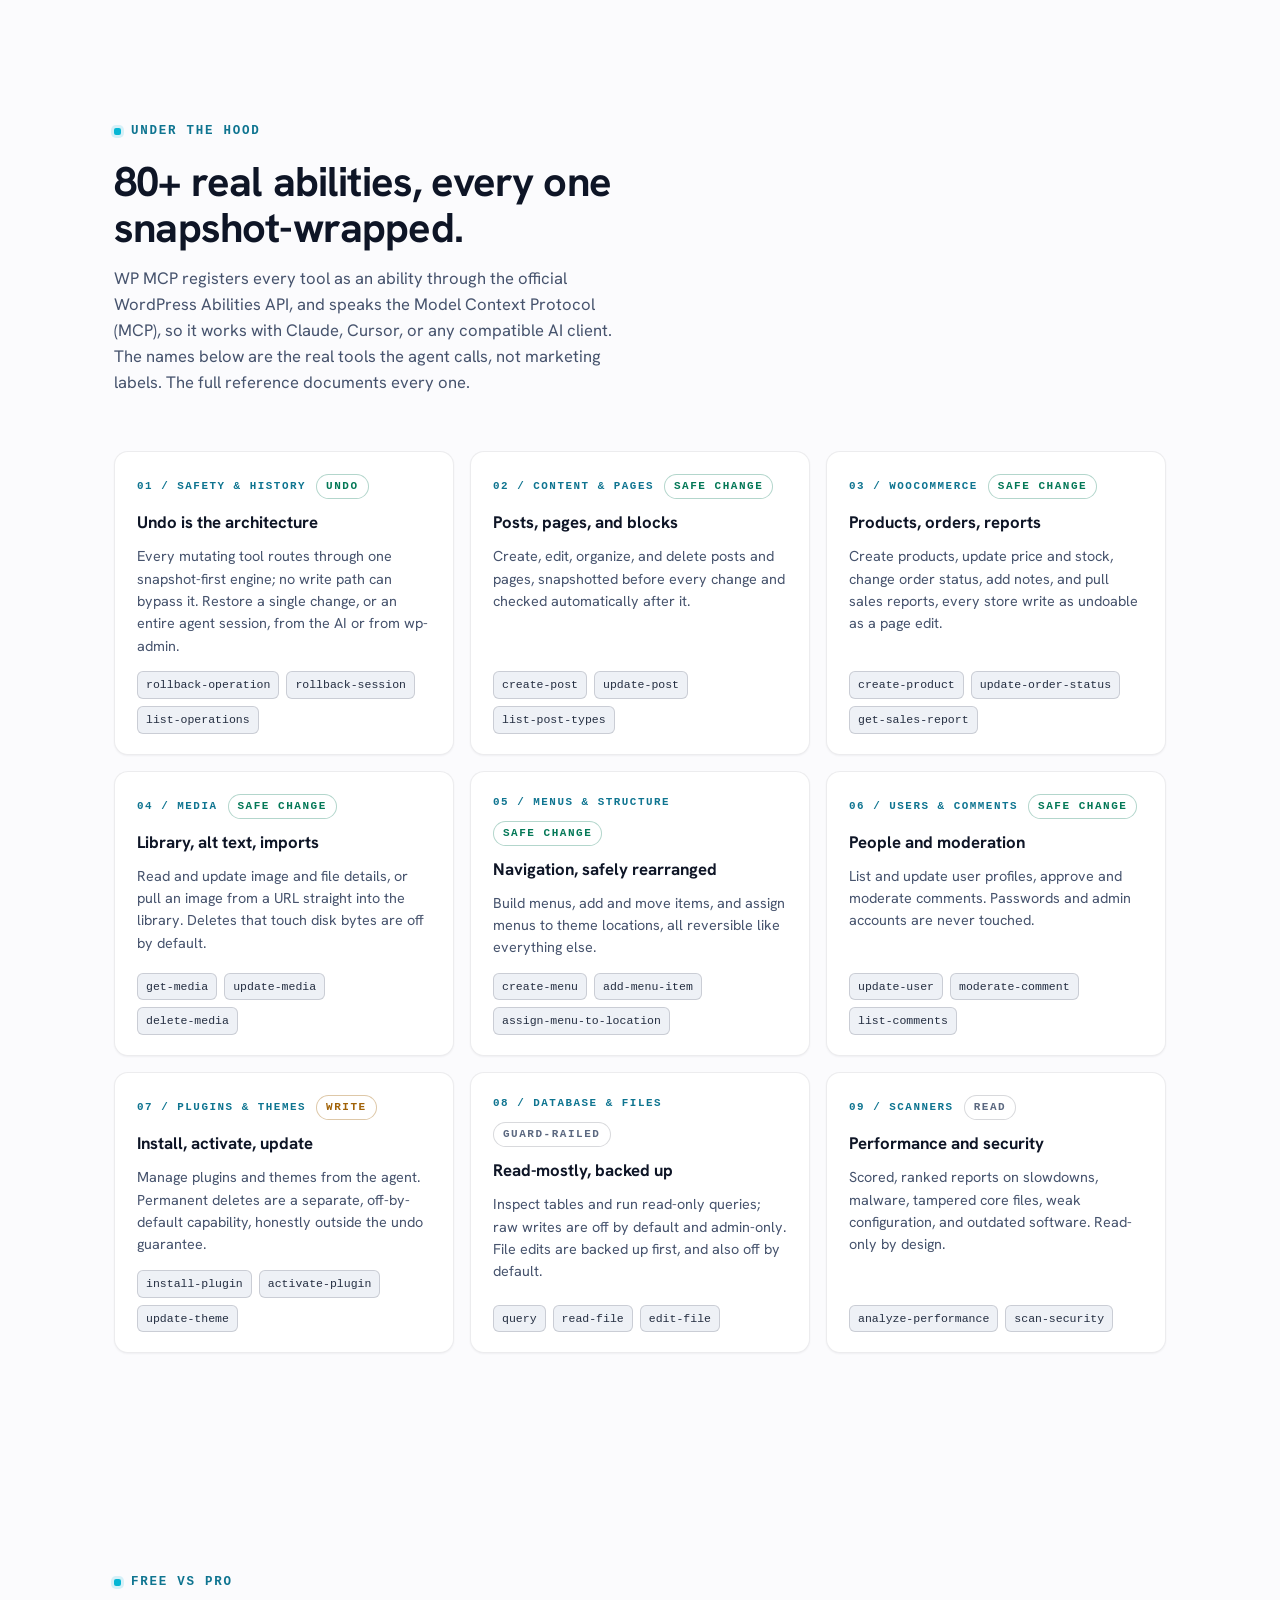
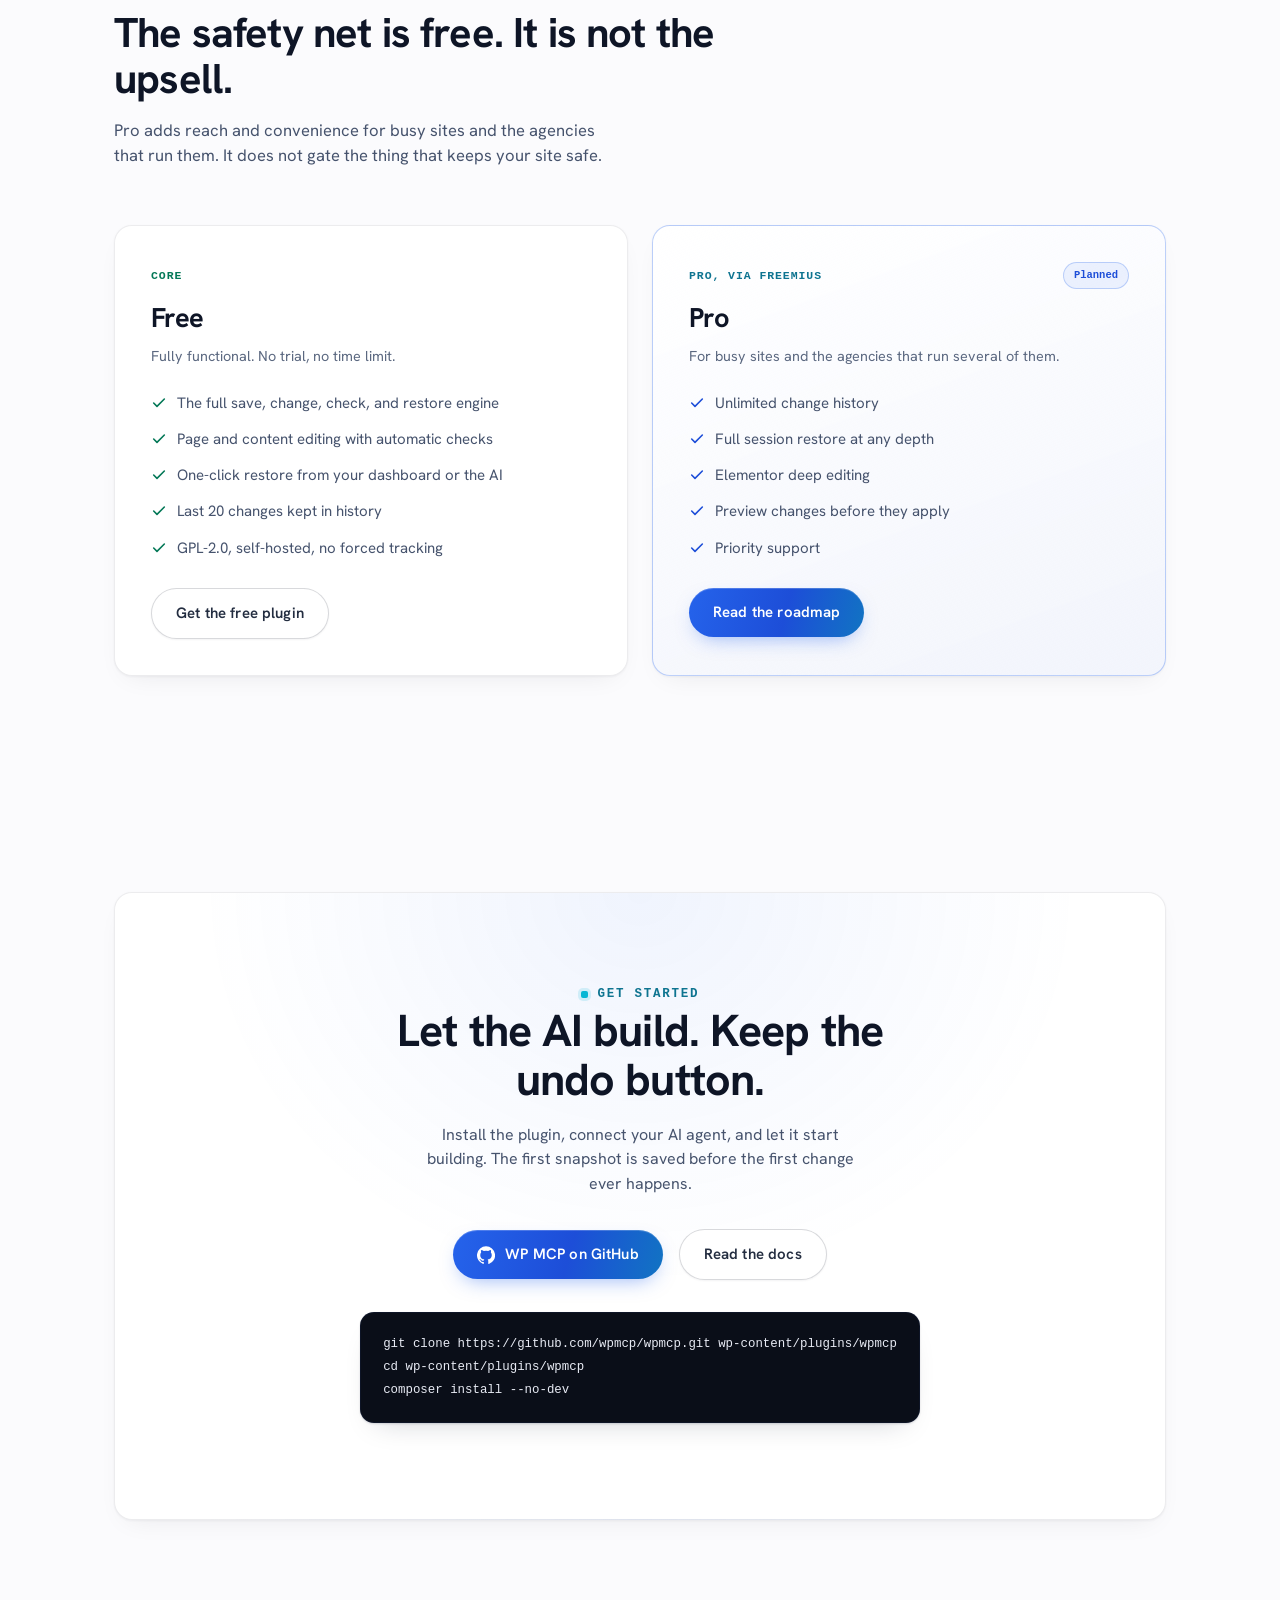
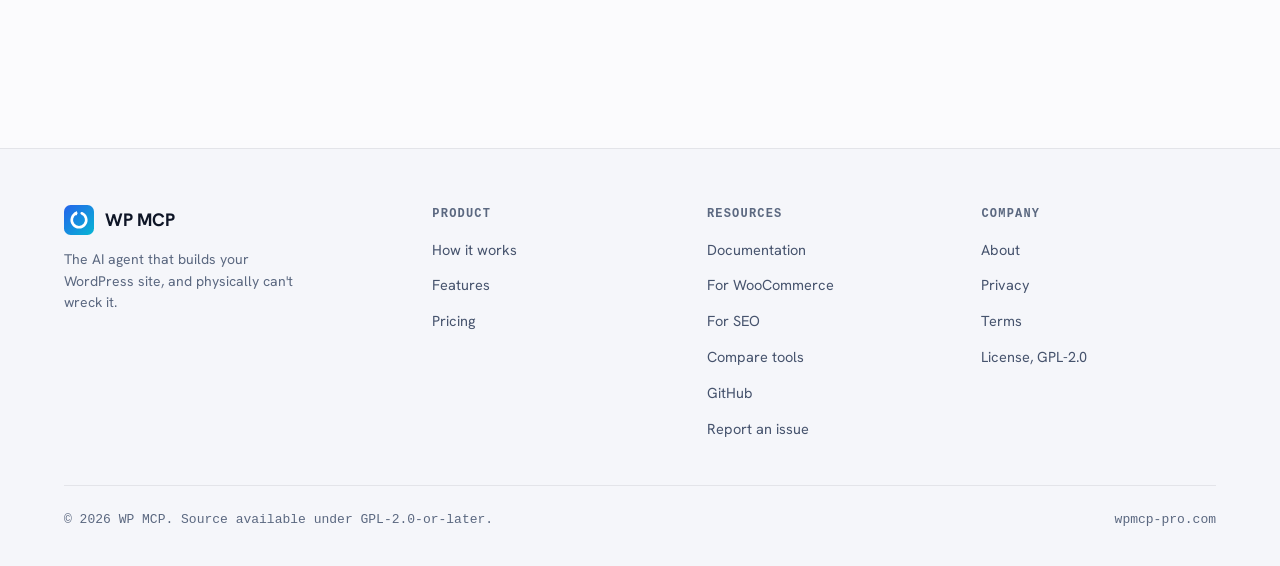
==== commit 82b4f77a: "feat(theme): visitor-facing light/dark switcher on every page Pre-paint inline script in each head s" ====
--- a/index.html
+++ b/index.html
@@ -41,7 +41,17 @@
 <link rel="icon" type="image/png" sizes="32x32" href="/favicon-32.png">
 <link rel="icon" href="/favicon.ico" sizes="any">
 <link rel="apple-touch-icon" href="/apple-touch-icon.png">
-<meta name="theme-color" content="#0c0f16">
+<meta name="theme-color" content="#fbfbfd">
+<script>
+/* Pre-paint theme stamp: light is the default face, a stored choice wins. */
+(function () {
+  var t = "light";
+  try { var s = localStorage.getItem("wpmcp-theme"); if (s === "dark" || s === "light") t = s; } catch (e) {}
+  document.documentElement.setAttribute("data-theme", t);
+  var m = document.querySelector('meta[name="theme-color"]');
+  if (m) m.setAttribute("content", t === "dark" ? "#0c0f16" : "#fbfbfd");
+})();
+</script>
 
 <!-- Open Graph -->
 <meta property="og:type" content="website">
@@ -115,10 +125,6 @@
       <span data-brand-name>WP MCP</span>
     </a>
 
-    <button class="nav-toggle" aria-label="Toggle menu" aria-expanded="false">
-      <svg viewBox="0 0 24 24" fill="none" stroke="currentColor" stroke-width="2" stroke-linecap="round"><path d="M3 6h18M3 12h18M3 18h18"/></svg>
-    </button>
-
     <nav class="nav-links" aria-label="Primary">
       <a href="#problem">Why</a>
       <a href="#how-it-works">How it works</a>
@@ -129,6 +135,16 @@
       <a href="about.html">About</a>
       <a class="btn btn-primary btn-sm" href="https://github.com/wpmcp/wpmcp" data-brand-github>GitHub</a>
     </nav>
+
+    <div class="header-controls">
+      <button class="theme-toggle" type="button" aria-label="Switch to dark theme">
+        <svg class="icon-moon" viewBox="0 0 24 24" fill="none" stroke="currentColor" stroke-width="2" stroke-linecap="round" stroke-linejoin="round" aria-hidden="true"><path d="M21 12.8A9 9 0 1 1 11.2 3a7 7 0 0 0 9.8 9.8z"/></svg>
+        <svg class="icon-sun" viewBox="0 0 24 24" fill="none" stroke="currentColor" stroke-width="2" stroke-linecap="round" stroke-linejoin="round" aria-hidden="true"><circle cx="12" cy="12" r="4"/><path d="M12 2v2M12 20v2M4.93 4.93l1.41 1.41M17.66 17.66l1.41 1.41M2 12h2M20 12h2M4.93 19.07l1.41-1.41M17.66 6.34l1.41-1.41"/></svg>
+      </button>
+      <button class="nav-toggle" aria-label="Toggle menu" aria-expanded="false">
+        <svg viewBox="0 0 24 24" fill="none" stroke="currentColor" stroke-width="2" stroke-linecap="round" aria-hidden="true"><path d="M3 6h18M3 12h18M3 18h18"/></svg>
+      </button>
+    </div>
   </div>
 </header>
 
@@ -339,7 +355,7 @@
 
         <div>
           <p class="undo-page-label">your WordPress dashboard</p>
-          <div class="op-row" style="border:1px solid var(--hairline-strong);">
+          <div class="op-row" style="border:1px solid var(--dk-hairline-strong);">
             <span class="op-status" aria-hidden="true"></span>
             <span class="op-name">Homepage banner updated</span>
             <span class="op-time">just now</span>
--- a/assets/css/brand.css
+++ b/assets/css/brand.css
@@ -1,55 +1,44 @@
 /* ==========================================================================
    BRAND TOKENS, mirrors assets/js/brand.js. Change palette/type here.
+
+   Dual theme. The default (and marketing face) is the light, product-led
+   skin: near-white page, near-black ink, blue→cyan used sparingly as the
+   single accent. The original dark editorial palette lives on under
+   [data-theme="dark"]. A pre-paint inline script in each page's <head>
+   stamps data-theme from localStorage; the header toggle switches it.
+
+   Every stylesheet reads only these variable names, so both themes flow
+   through all pages automatically. The --dk-* scope is the terminal /
+   console / diff panel surface, which is dark in BOTH themes: in light
+   mode it reads as a code-editor window floating on the page.
    ========================================================================== */
 
 :root {
-  /* Brand palette (from product icon) */
+  /* ---- Shared: brand hues, type, rhythm, motion ---- */
   --brand-primary: #2563eb;
+  --brand-primary-deep: #1d4ed8;
   --brand-primary-soft: #4f7df0;
   --brand-accent: #06b6d4;
   --brand-accent-soft: #37d3e8;
 
-  /* Dark background system, kept refined and trustworthy rather than a cold
-     server-room black, so it reads welcoming to a shop owner, not just a
-     developer. A faint warm undertone (not brown, just less blue-black). */
-  --bg-void: #07080d;
-  --bg-base: #0c0f16;
-  --bg-raised: #12161f;
-  --bg-panel: #161b26;
-  --bg-panel-2: #1c222e;
-  --hairline: rgba(160, 172, 194, 0.14);
-  --hairline-strong: rgba(160, 172, 194, 0.27);
-
-  /* Text, warmed a shade off pure blue-gray for friendlier reading */
-  --ink-000: #f6f5f2;
-  --ink-100: #dcdce2;
-  --ink-300: #adb3c2;
-  --ink-500: #7c8399;
-  --ink-700: #4e5567;
-
-  /* Signal colors, slightly warmer/friendlier than clinical status-light hues */
-  --signal-ok: #3ddc9b;
-  --signal-warn: #f2b23e;
-  --signal-danger: #f16a72;
-
   /* Type. No CDNs, no Google Fonts <link>, ever, this stays a strict-CSP,
-     offline-safe, zero-network-call site. Fraunces and Hanken Grotesk are
-     self-hosted instead: subsetted to the exact glyphs this site uses,
-     converted to woff2, and inlined as base64 data URIs in fonts.css, so
-     there is still no external request, just bytes shipped with the page.
-     Display copy gets Fraunces (a warm, editorial serif with real
-     character, the antidote to another Playfair/Inter pairing); UI copy
-     gets Hanken Grotesk (humanist, confident, a little wider than the
-     default-grotesk crowd); code/data keeps a real system monospace,
-     a webfont buys nothing there and only adds weight. */
-  --font-display: "Fraunces Disp", "Iowan Old Style", "Palatino Linotype", Palatino, Georgia, serif;
-  --font-sans: "Hanken Grotesk", "Charter", "Segoe UI Semibold", "Segoe UI", -apple-system, BlinkMacSystemFont, sans-serif;
+     offline-safe, zero-network-call site. Hanken Grotesk is self-hosted:
+     subsetted, converted to woff2, inlined as base64 in fonts.css (weights
+     400 / 600 / 700). Display copy is Hanken Grotesk 700 set tight, big,
+     and confident; it tops out at 700, so headings rely on scale and
+     tracking rather than a synthesized faux-black. Code/data keeps a real
+     system monospace, a webfont buys nothing there. Fraunces stays in
+     fonts.css but is no longer referenced; the serif era is over. */
+  --font-display: "Hanken Grotesk", "Segoe UI Semibold", "Segoe UI", -apple-system, BlinkMacSystemFont, sans-serif;
+  --font-sans: "Hanken Grotesk", "Segoe UI", -apple-system, BlinkMacSystemFont, sans-serif;
   --font-mono: "SFMono-Regular", "Berkeley Mono", Consolas, "Liberation Mono", Menlo, monospace;
+  --display-weight: 700;
+  --display-tracking: -0.025em;
 
   /* Rhythm */
   --radius-sm: 8px;
   --radius-md: 14px;
-  --radius-lg: 22px;
+  --radius-lg: 18px;
   --container: 1180px;
   --edge: clamp(20px, 5vw, 64px);
 
@@ -59,6 +48,121 @@
   --dur-fast: 180ms;
   --dur-med: 420ms;
   --dur-slow: 900ms;
+
+  /* ---- LIGHT THEME (default, also no-JS fallback) ---- */
+
+  /* Accent-colored text on light surfaces needs deeper cousins of the
+     brand hues to clear WCAG AA; raw brand colors stay for gradients,
+     dots, borders, and anything on the dark panels. */
+  --accent-ink: #0e7490;
+  --link-ink: #1d4ed8;
+
+  /* Surfaces */
+  --bg-base: #fbfbfd;   /* page */
+  --bg-raised: #f5f6fa; /* tinted bands */
+  --bg-panel: #ffffff;  /* cards */
+  --bg-panel-2: #eef1f6;/* chips, hovers */
+  --card-hover: #fafbfe;
+  --hairline: rgba(17, 24, 39, 0.08);
+  --hairline-strong: rgba(17, 24, 39, 0.16);
+  --header-bg: rgba(251, 251, 253, 0.82);
+
+  /* Ink. 000 headings, 100 strong body, 300 body/muted (7.5:1),
+     500 soft muted (5.4:1), 700 decorative only. */
+  --ink-000: #0e1526;
+  --ink-100: #232d40;
+  --ink-300: #46536d;
+  --ink-500: #5b6880;
+  --ink-700: #77839c;
+
+  /* Dark panel scope: terminals, consoles, diffs. A refined navy. */
+  --bg-void: #0a0e18;   /* deepest: diff blocks, code */
+  --dk-bg: #0e1320;     /* panel body */
+  --dk-panel: #151b2a;  /* panel top sheen */
+  --dk-panel-2: #1a2133;
+  --dk-ink: #e8ebf4;
+  --dk-muted: #9aa4bd;
+  --dk-faint: #7e89a4;
+  --dk-hairline: rgba(232, 235, 244, 0.08);
+  --dk-hairline-strong: rgba(232, 235, 244, 0.16);
+  --panel-border: rgba(15, 23, 42, 0.9); /* edge of a dark panel on light */
+
+  /* Signal colors. Raw values read well on the dark panels; the -ink
+     variants are the AA-safe versions for the theme's own surfaces. */
+  --signal-ok: #3ddc9b;
+  --signal-warn: #f2b23e;
+  --signal-danger: #f16a72;
+  --ok-ink: #047857;
+  --warn-ink: #a16207;
+  --danger-ink: #b91c1c;
+
+  /* Atmosphere + accents */
+  --atmo-blue: rgba(37, 99, 235, 0.07);
+  --atmo-cyan: rgba(6, 182, 212, 0.06);
+  --grid-line: rgba(17, 24, 39, 0.05);
+  --tint-band: rgba(37, 99, 235, 0.025);
+  --cta-glow: rgba(37, 99, 235, 0.07);
+  --grad-from: #2563eb;
+  --grad-to: #0891b2;
+  --focus-ring: #2563eb;
+  --scroll-thumb: #cdd4e0;
+
+  /* Card shadows: small and soft, never smoky */
+  --shadow-sm: 0 1px 2px rgba(16, 24, 40, 0.05);
+  --shadow-card: 0 1px 3px rgba(16, 24, 40, 0.05), 0 10px 28px -14px rgba(16, 24, 40, 0.10);
+  --shadow-panel: 0 1px 2px rgba(15, 23, 42, 0.20), 0 28px 56px -24px rgba(15, 23, 42, 0.32);
+  --shadow-pre: 0 1px 2px rgba(15, 23, 42, 0.15), 0 14px 30px -18px rgba(15, 23, 42, 0.25);
+}
+
+/* ---- DARK THEME (the original editorial palette) ---- */
+:root[data-theme="dark"] {
+  --accent-ink: #37d3e8;
+  --link-ink: #37d3e8;
+
+  --bg-base: #0c0f16;
+  --bg-raised: #12161f;
+  --bg-panel: #161b26;
+  --bg-panel-2: #1c222e;
+  --card-hover: #1c222e;
+  --hairline: rgba(160, 172, 194, 0.14);
+  --hairline-strong: rgba(160, 172, 194, 0.27);
+  --header-bg: rgba(10, 14, 20, 0.72);
+
+  --ink-000: #f6f5f2;
+  --ink-100: #dcdce2;
+  --ink-300: #adb3c2;
+  --ink-500: #7c8399;
+  --ink-700: #4e5567;
+
+  --bg-void: #07080d;
+  --dk-bg: #12161f;
+  --dk-panel: #161b26;
+  --dk-panel-2: #1c222e;
+  --dk-ink: #dcdce2;
+  --dk-muted: #adb3c2;
+  --dk-faint: #7c8399;
+  --dk-hairline: rgba(160, 172, 194, 0.14);
+  --dk-hairline-strong: rgba(160, 172, 194, 0.27);
+  --panel-border: rgba(160, 172, 194, 0.27);
+
+  --ok-ink: #3ddc9b;
+  --warn-ink: #f2b23e;
+  --danger-ink: #f16a72;
+
+  --atmo-blue: rgba(37, 99, 235, 0.24);
+  --atmo-cyan: rgba(6, 182, 212, 0.16);
+  --grid-line: rgba(160, 172, 194, 0.10);
+  --tint-band: rgba(160, 172, 194, 0.03);
+  --cta-glow: rgba(37, 99, 235, 0.22);
+  --grad-from: #4f7df0;
+  --grad-to: #37d3e8;
+  --focus-ring: #37d3e8;
+  --scroll-thumb: #1c222e;
+
+  --shadow-sm: 0 1px 2px rgba(0, 0, 0, 0.25);
+  --shadow-card: 0 1px 3px rgba(0, 0, 0, 0.25), 0 16px 36px -20px rgba(0, 0, 0, 0.5);
+  --shadow-panel: 0 40px 80px -40px rgba(0, 0, 0, 0.7);
+  --shadow-pre: 0 12px 28px -18px rgba(0, 0, 0, 0.55);
 }
 
 @media (prefers-reduced-motion: reduce) {
--- a/assets/css/base.css
+++ b/assets/css/base.css
@@ -17,6 +17,7 @@
   line-height: 1.55;
   -webkit-font-smoothing: antialiased;
   text-rendering: optimizeLegibility;
+  font-synthesis-weight: none;
   overflow-x: hidden;
 }
 
@@ -41,11 +42,11 @@
 
 ::selection {
   background: var(--brand-primary);
-  color: var(--ink-000);
+  color: #fff;
 }
 
 :focus-visible {
-  outline: 2px solid var(--brand-accent-soft);
+  outline: 2px solid var(--focus-ring);
   outline-offset: 3px;
   border-radius: 4px;
 }
@@ -66,7 +67,8 @@
 }
 
 /* ==========================================================================
-   BACKGROUND ATMOSPHERE, grain and gradient mesh, no external assets
+   BACKGROUND ATMOSPHERE, a whisper of the brand gradient at the top of the
+   page plus a faint grid, both fading out fast. Light stays light.
    ========================================================================== */
 
 .atmosphere {
@@ -78,37 +80,23 @@
 }
 
 .atmosphere::before {
-  /* gradient mesh */
   content: "";
   position: absolute;
-  inset: -20%;
+  inset: 0;
   background:
-    radial-gradient(38% 32% at 14% 8%, rgba(37, 99, 235, 0.24), transparent 60%),
-    radial-gradient(30% 28% at 88% 18%, rgba(6, 182, 212, 0.16), transparent 60%),
-    radial-gradient(46% 40% at 70% 92%, rgba(37, 99, 235, 0.10), transparent 65%);
-  filter: blur(10px);
-}
-
-.atmosphere::after {
-  /* film grain via inline SVG noise, tiled */
-  content: "";
-  position: absolute;
-  inset: 0;
-  opacity: 0.5;
-  mix-blend-mode: overlay;
-  background-image: url("data:image/svg+xml;utf8,<svg xmlns='http://www.w3.org/2000/svg' width='120' height='120'><filter id='n'><feTurbulence type='fractalNoise' baseFrequency='0.85' numOctaves='2' stitchTiles='stitch'/><feColorMatrix type='saturate' values='0'/></filter><rect width='100%25' height='100%25' filter='url(%23n)' opacity='0.35'/></svg>");
-  background-size: 120px 120px;
+    radial-gradient(46% 34% at 18% -4%, var(--atmo-blue), transparent 62%),
+    radial-gradient(38% 30% at 86% -2%, var(--atmo-cyan), transparent 60%);
 }
 
 .grid-overlay {
   position: absolute;
   inset: 0;
   background-image:
-    linear-gradient(to right, var(--hairline) 1px, transparent 1px),
-    linear-gradient(to bottom, var(--hairline) 1px, transparent 1px);
+    linear-gradient(to right, var(--grid-line) 1px, transparent 1px),
+    linear-gradient(to bottom, var(--grid-line) 1px, transparent 1px);
   background-size: 88px 88px;
-  mask-image: linear-gradient(to bottom, rgba(0,0,0,0.7) 0%, transparent 62%);
-  opacity: 0.5;
+  mask-image: linear-gradient(to bottom, rgba(0,0,0,0.8) 0%, transparent 42%);
+  -webkit-mask-image: linear-gradient(to bottom, rgba(0,0,0,0.8) 0%, transparent 42%);
 }
 
 /* ==========================================================================
@@ -136,7 +124,8 @@
   font-size: 12.5px;
   letter-spacing: 0.14em;
   text-transform: uppercase;
-  color: var(--brand-accent-soft);
+  color: var(--accent-ink);
+  font-weight: 600;
 }
 
 .eyebrow::before {
@@ -145,11 +134,11 @@
   height: 7px;
   border-radius: 2px;
   background: var(--brand-accent);
-  box-shadow: 0 0 0 3px rgba(6, 182, 212, 0.18);
+  box-shadow: 0 0 0 3px rgba(6, 182, 212, 0.15);
 }
 
 .text-gradient {
-  background: linear-gradient(100deg, var(--brand-primary-soft), var(--brand-accent-soft) 70%);
+  background: linear-gradient(100deg, var(--grad-from), var(--grad-to) 78%);
   -webkit-background-clip: text;
   background-clip: text;
   color: transparent;
@@ -172,32 +161,36 @@
   white-space: nowrap;
 }
 
+/* Blue carries the button, cyan only kisses the trailing edge, so the white
+   label always sits on the AA-safe blue half of the gradient. */
 .btn-primary {
-  background: linear-gradient(120deg, var(--brand-primary), var(--brand-accent));
+  background: linear-gradient(105deg, var(--brand-primary), var(--brand-primary-deep) 55%, #0891b2 135%);
   color: #fff;
-  box-shadow: 0 1px 0 rgba(255,255,255,0.25) inset, 0 12px 30px -12px rgba(37, 99, 235, 0.65);
+  box-shadow: 0 1px 0 rgba(255,255,255,0.2) inset, 0 8px 20px -8px rgba(37, 99, 235, 0.5);
 }
 .btn-primary:hover {
   transform: translateY(-2px);
-  box-shadow: 0 1px 0 rgba(255,255,255,0.3) inset, 0 18px 36px -12px rgba(6, 182, 212, 0.55);
+  box-shadow: 0 1px 0 rgba(255,255,255,0.25) inset, 0 14px 28px -10px rgba(37, 99, 235, 0.55);
 }
 .btn-primary:active { transform: translateY(0); }
 
 .btn-ghost {
-  background: rgba(255,255,255,0.03);
+  background: var(--bg-panel);
   border: 1px solid var(--hairline-strong);
   color: var(--ink-100);
+  box-shadow: var(--shadow-sm);
 }
 .btn-ghost:hover {
-  border-color: var(--brand-accent-soft);
-  background: rgba(6, 182, 212, 0.06);
+  border-color: var(--brand-primary);
+  color: var(--link-ink);
   transform: translateY(-2px);
 }
 
 .btn-sm { padding: 9px 18px; font-size: 13.5px; }
 
 /* ==========================================================================
-   CODE / MONO CHROME
+   CODE / MONO CHROME. Code blocks stay dark: a small editor window
+   floating on the light page.
    ========================================================================== */
 
 code, pre, .mono {
@@ -208,13 +201,14 @@
   margin: 0;
   padding: 20px 22px;
   background: var(--bg-void);
-  border: 1px solid var(--hairline);
+  border: 1px solid var(--panel-border);
   border-radius: var(--radius-md);
   overflow-x: auto;
   font-size: 13.5px;
   line-height: 1.7;
-  color: var(--ink-100);
+  color: var(--dk-ink);
   position: relative;
+  box-shadow: var(--shadow-pre);
 }
 
 /* A soft fade on the trailing edge hints a long command scrolls further,
@@ -234,10 +228,12 @@
   font-size: 0.92em;
 }
 
+/* Inline code: the light-gray mono chip */
 :not(pre) > code {
-  background: rgba(6, 182, 212, 0.1);
-  color: var(--brand-accent-soft);
-  padding: 0.15em 0.45em;
+  background: var(--bg-panel-2);
+  border: 1px solid var(--hairline-strong);
+  color: var(--ink-100);
+  padding: 0.12em 0.42em;
   border-radius: 5px;
 }
 
@@ -248,7 +244,7 @@
 ::-webkit-scrollbar { width: 11px; height: 11px; }
 ::-webkit-scrollbar-track { background: var(--bg-base); }
 ::-webkit-scrollbar-thumb {
-  background: var(--bg-panel-2);
+  background: var(--scroll-thumb);
   border-radius: 8px;
   border: 2px solid var(--bg-base);
 }
--- a/assets/css/site.css
+++ b/assets/css/site.css
@@ -6,10 +6,10 @@
   position: sticky;
   top: 0;
   z-index: 50;
-  padding: 18px var(--edge);
-  background: rgba(10, 14, 20, 0.72);
-  backdrop-filter: blur(14px) saturate(140%);
-  -webkit-backdrop-filter: blur(14px) saturate(140%);
+  padding: 16px var(--edge);
+  background: var(--header-bg);
+  backdrop-filter: blur(14px) saturate(160%);
+  -webkit-backdrop-filter: blur(14px) saturate(160%);
   border-bottom: 1px solid var(--hairline);
 }
 
@@ -18,19 +18,47 @@
   margin-inline: auto;
   display: flex;
   align-items: center;
-  justify-content: space-between;
   gap: 24px;
 }
+
+.header-controls {
+  display: flex;
+  align-items: center;
+  gap: 10px;
+}
+
+/* Theme switcher: a quiet round button; moon in light mode, sun in dark */
+.theme-toggle {
+  width: 36px;
+  height: 36px;
+  border-radius: 999px;
+  border: 1px solid var(--hairline-strong);
+  display: inline-flex;
+  align-items: center;
+  justify-content: center;
+  color: var(--ink-300);
+  background: transparent;
+  transition: color var(--dur-fast) var(--ease-out), border-color var(--dur-fast) var(--ease-out), transform var(--dur-fast) var(--ease-out);
+}
+.theme-toggle:hover {
+  color: var(--ink-000);
+  border-color: var(--brand-primary);
+  transform: translateY(-1px);
+}
+.theme-toggle svg { width: 16px; height: 16px; }
+.theme-toggle .icon-sun { display: none; }
+:root[data-theme="dark"] .theme-toggle .icon-sun { display: block; }
+:root[data-theme="dark"] .theme-toggle .icon-moon { display: none; }
 
 .brand-mark {
   display: flex;
   align-items: center;
   gap: 11px;
   font-family: var(--font-display);
-  font-weight: 600;
-  font-size: 19px;
+  font-weight: 700;
+  font-size: 18px;
   color: var(--ink-000);
-  letter-spacing: 0.01em;
+  letter-spacing: -0.01em;
 }
 
 .brand-mark svg { width: 30px; height: 30px; flex-shrink: 0; }
@@ -43,7 +71,7 @@
 
 .site-nav a {
   font-size: 14.5px;
-  color: var(--ink-300);
+  color: var(--ink-500);
   transition: color var(--dur-fast) var(--ease-out);
   position: relative;
 }
@@ -64,16 +92,34 @@
 }
 .site-nav a:not(.btn):hover::after { transform: scaleX(1); }
 
-.nav-links { display: flex; align-items: center; gap: 28px; }
+.nav-links { display: flex; align-items: center; gap: 28px; margin-left: auto; }
+
+.nav-links a { font-size: 14.5px; color: var(--ink-500); transition: color var(--dur-fast) var(--ease-out); position: relative; }
+.nav-links a[aria-current="page"] { color: var(--ink-000); }
+.nav-links a:not(.btn):hover { color: var(--ink-000); }
+.nav-links a:not(.btn)::after {
+  content: "";
+  position: absolute;
+  left: 0; right: 0; bottom: -7px;
+  height: 2px;
+  background: linear-gradient(90deg, var(--brand-primary), var(--brand-accent));
+  transform: scaleX(0);
+  transform-origin: left;
+  transition: transform var(--dur-fast) var(--ease-out);
+}
+.nav-links a:not(.btn):hover::after { transform: scaleX(1); }
+.nav-links a.btn { color: #fff; }
 
 .nav-toggle {
   display: none;
   padding: 8px;
+  color: var(--ink-100);
 }
 .nav-toggle svg { width: 22px; height: 22px; }
 
 @media (max-width: 760px) {
   .nav-toggle { display: inline-flex; }
+  .header-controls { margin-left: auto; }
 
   /* backdrop-filter on .site-header creates a containing block for any
      fixed-position descendant, which would otherwise collapse this panel
@@ -107,7 +153,8 @@
     opacity: 1;
     pointer-events: auto;
   }
-  .nav-links a { font-size: 18px; }
+  .nav-links a { font-size: 18px; color: var(--ink-100); }
+  .nav-links a.btn { color: #fff; }
 }
 
 /* ==========================================================================
@@ -116,8 +163,11 @@
 
 .site-footer {
   border-top: 1px solid var(--hairline);
+  background: var(--bg-raised);
   padding: 56px var(--edge) 36px;
   margin-top: 120px;
+  position: relative;
+  z-index: 1;
 }
 
 .footer-grid {
@@ -154,7 +204,7 @@
   color: var(--ink-300);
   transition: color var(--dur-fast) var(--ease-out);
 }
-.footer-col a:hover { color: var(--brand-accent-soft); }
+.footer-col a:hover { color: var(--link-ink); }
 
 .footer-bottom {
   max-width: var(--container);
@@ -166,6 +216,6 @@
   flex-wrap: wrap;
   gap: 12px;
   font-size: 13px;
-  color: var(--ink-700);
+  color: var(--ink-500);
   font-family: var(--font-mono);
 }
--- a/assets/css/landing.css
+++ b/assets/css/landing.css
@@ -3,7 +3,7 @@
    ========================================================================== */
 
 .hero {
-  padding: 96px var(--edge) 80px;
+  padding: 92px var(--edge) 84px;
   display: grid;
   grid-template-columns: 1.05fr 0.95fr;
   gap: 56px;
@@ -18,15 +18,16 @@
 
 .hero-copy h1 {
   font-family: var(--font-display);
-  font-size: clamp(2.5rem, 5.2vw, 4.1rem);
-  line-height: 1.04;
-  letter-spacing: -0.015em;
+  font-weight: var(--display-weight);
+  font-size: clamp(2.5rem, 5.2vw, 4rem);
+  line-height: 1.03;
+  letter-spacing: var(--display-tracking);
   color: var(--ink-000);
   margin: 22px 0 24px;
 }
 
 .hero-copy .lede {
-  font-size: clamp(1.02rem, 1.4vw, 1.2rem);
+  font-size: clamp(1.02rem, 1.4vw, 1.17rem);
   color: var(--ink-300);
   max-width: 46ch;
   margin-bottom: 34px;
@@ -49,25 +50,21 @@
   color: var(--ink-500);
 }
 .hero-meta span { display: inline-flex; align-items: center; gap: 7px; }
-.hero-meta .dot { width: 6px; height: 6px; border-radius: 50%; background: var(--signal-ok); box-shadow: 0 0 8px var(--signal-ok); }
-
-/* --- Hero visual: the rollback console -------------------------------- */
+.hero-meta .dot { width: 6px; height: 6px; border-radius: 50%; background: var(--ok-ink); box-shadow: 0 0 0 3px rgba(4, 120, 87, 0.14); }
+
+/* --- Hero visual: the rollback console. The one dark object on the page:
+       a code-editor window floating on the light ground. ----------------- */
 
 .hero-visual {
   position: relative;
 }
 
 .console {
-  background: linear-gradient(180deg, var(--bg-panel), var(--bg-raised));
-  border: 1px solid var(--hairline-strong);
+  background: linear-gradient(180deg, var(--dk-panel), var(--dk-bg));
+  border: 1px solid var(--panel-border);
   border-radius: var(--radius-lg);
-  box-shadow: 0 40px 80px -40px rgba(0,0,0,0.7), 0 0 0 1px rgba(255,255,255,0.02) inset;
+  box-shadow: var(--shadow-panel), 0 0 0 1px rgba(255,255,255,0.04) inset;
   overflow: hidden;
-  transform: perspective(1400px) rotateY(-4deg) rotateX(1deg);
-}
-
-@media (max-width: 980px) {
-  .console { transform: none; }
 }
 
 .console-bar {
@@ -75,10 +72,10 @@
   align-items: center;
   gap: 8px;
   padding: 14px 18px;
-  border-bottom: 1px solid var(--hairline);
-  background: rgba(255,255,255,0.015);
-}
-.console-bar .cdot { width: 10px; height: 10px; border-radius: 50%; background: var(--ink-700); }
+  border-bottom: 1px solid var(--dk-hairline);
+  background: rgba(255,255,255,0.02);
+}
+.console-bar .cdot { width: 10px; height: 10px; border-radius: 50%; background: var(--dk-faint); }
 .console-bar .cdot:nth-child(1) { background: #f0576a; opacity: 0.7; }
 .console-bar .cdot:nth-child(2) { background: #f0b429; opacity: 0.7; }
 .console-bar .cdot:nth-child(3) { background: #34d399; opacity: 0.7; }
@@ -86,7 +83,7 @@
   margin-left: 8px;
   font-family: var(--font-mono);
   font-size: 12px;
-  color: var(--ink-500);
+  color: var(--dk-muted);
 }
 
 .console-body { padding: 22px; }
@@ -104,7 +101,7 @@
   transition: border-color var(--dur-fast) var(--ease-out), background var(--dur-fast) var(--ease-out);
 }
 .op-row + .op-row { margin-top: 6px; }
-.op-row:hover { border-color: var(--hairline-strong); background: rgba(255,255,255,0.02); }
+.op-row:hover { border-color: var(--dk-hairline-strong); background: rgba(255,255,255,0.03); }
 
 .op-status {
   width: 8px; height: 8px; border-radius: 50%;
@@ -112,15 +109,15 @@
 }
 .op-row[data-state="rolled-back"] .op-status { background: var(--signal-warn); }
 
-.op-name { color: var(--ink-100); }
-.op-time { color: var(--ink-700); }
+.op-name { color: var(--dk-ink); }
+.op-time { color: var(--dk-faint); }
 
 .op-undo {
   font-size: 11.5px;
   padding: 6px 12px;
   border-radius: 999px;
-  border: 1px solid var(--hairline-strong);
-  color: var(--ink-300);
+  border: 1px solid var(--dk-hairline-strong);
+  color: var(--dk-muted);
   transition: all var(--dur-fast) var(--ease-out);
 }
 .op-undo:hover {
@@ -129,13 +126,13 @@
   background: rgba(6, 182, 212, 0.14);
 }
 .op-undo:disabled {
-  opacity: 0.4;
+  opacity: 0.45;
   cursor: default;
 }
 
 .console-divider {
   height: 1px;
-  background: var(--hairline);
+  background: var(--dk-hairline);
   margin: 16px 0;
 }
 
@@ -145,12 +142,12 @@
   line-height: 1.8;
   border-radius: 10px;
   background: var(--bg-void);
-  border: 1px solid var(--hairline);
+  border: 1px solid var(--dk-hairline);
   padding: 14px 16px;
 }
 .console-diff .del { color: var(--signal-danger); opacity: 0.9; display: block; }
 .console-diff .add { color: var(--signal-ok); opacity: 0.9; display: block; }
-.console-diff .ctx { color: var(--ink-700); display: block; }
+.console-diff .ctx { color: var(--dk-faint); display: block; }
 
 .console-diff .del.is-hidden,
 .console-diff .add.is-hidden { display: none; }
@@ -176,7 +173,7 @@
   content: "";
   position: absolute;
   inset: 0 calc(-1 * var(--edge));
-  background: linear-gradient(180deg, transparent, rgba(160, 172, 194, 0.03) 10%, rgba(160, 172, 194, 0.03) 90%, transparent);
+  background: linear-gradient(180deg, transparent, var(--tint-band) 12%, var(--tint-band) 88%, transparent);
   z-index: -1;
   pointer-events: none;
 }
@@ -188,11 +185,12 @@
 
 .section-head h2 {
   font-family: var(--font-display);
-  font-size: clamp(1.9rem, 3.4vw, 2.7rem);
+  font-weight: var(--display-weight);
+  font-size: clamp(1.9rem, 3.4vw, 2.6rem);
   color: var(--ink-000);
-  line-height: 1.12;
+  line-height: 1.1;
   margin-top: 16px;
-  letter-spacing: -0.01em;
+  letter-spacing: -0.02em;
 }
 
 .section-head p {
@@ -217,36 +215,39 @@
   .problem { grid-template-columns: 1fr; }
 }
 
+/* White frame around the dark scenario terminal */
 .problem-scenario {
-  border: 1px solid var(--hairline-strong);
+  border: 1px solid var(--hairline);
   border-radius: var(--radius-lg);
   background: var(--bg-panel);
-  padding: 4px;
+  box-shadow: var(--shadow-card);
+  padding: 6px;
   position: relative;
 }
 
 .scenario-frame {
-  border-radius: calc(var(--radius-lg) - 4px);
+  border-radius: calc(var(--radius-lg) - 6px);
   overflow: hidden;
-  background: var(--bg-void);
+  background: var(--dk-bg);
+  box-shadow: 0 0 0 1px rgba(255,255,255,0.04) inset;
 }
 
 .scenario-log {
   font-family: var(--font-mono);
   font-size: 12.6px;
-  padding: 22px;
+  padding: 24px;
   line-height: 2;
 }
 
-.scenario-log .line { display: flex; gap: 10px; color: var(--ink-500); }
+.scenario-log .line { display: flex; gap: 10px; color: var(--dk-muted); }
 .scenario-log .line .tag { color: var(--brand-accent-soft); flex-shrink: 0; }
 .scenario-log .line.bad .tag { color: var(--signal-danger); }
-.scenario-log .line.bad { color: var(--ink-100); }
+.scenario-log .line.bad { color: var(--dk-ink); }
 
 .scenario-log .crack {
   margin-top: 14px;
   padding-top: 14px;
-  border-top: 1px dashed var(--hairline-strong);
+  border-top: 1px dashed var(--dk-hairline-strong);
   color: var(--signal-danger);
 }
 
@@ -261,6 +262,7 @@
 }
 .problem-point h3 {
   font-size: 1.08rem;
+  font-weight: 700;
   color: var(--ink-000);
   margin-bottom: 8px;
 }
@@ -288,7 +290,7 @@
   right: 6%;
   height: 2px;
   background: linear-gradient(90deg, var(--brand-primary), var(--brand-accent));
-  opacity: 0.35;
+  opacity: 0.3;
 }
 
 @media (max-width: 900px) {
@@ -306,24 +308,27 @@
   border-radius: 50%;
   background: var(--bg-panel);
   border: 1px solid var(--hairline-strong);
+  box-shadow: var(--shadow-sm);
   display: flex;
   align-items: center;
   justify-content: center;
   font-family: var(--font-mono);
+  font-weight: 600;
   font-size: 13px;
-  color: var(--brand-accent-soft);
+  color: var(--accent-ink);
   margin-bottom: 22px;
   position: relative;
   z-index: 1;
 }
 
 .pipeline-step[data-fail="true"] .step-node {
-  border-color: var(--signal-danger);
-  color: var(--signal-danger);
+  border-color: var(--danger-ink);
+  color: var(--danger-ink);
 }
 
 .pipeline-step h3 {
   font-size: 1.05rem;
+  font-weight: 700;
   color: var(--ink-000);
   margin-bottom: 10px;
 }
@@ -351,6 +356,13 @@
   border: 1px solid var(--hairline);
   border-radius: var(--radius-lg);
   overflow: hidden;
+  box-shadow: var(--shadow-card);
+}
+
+/* 8 cards in 3 columns leaves an empty cell that would expose the hairline
+   backdrop on the light skin; let the last card take the leftover width. */
+@media (min-width: 901px) {
+  .features-grid .feature-card:nth-child(8):last-child { grid-column: span 2; }
 }
 
 @media (max-width: 900px) {
@@ -363,12 +375,11 @@
 .feature-card {
   background: var(--bg-panel);
   padding: 32px 28px;
-  transition: background var(--dur-fast) var(--ease-out), transform var(--dur-fast) var(--ease-out);
+  transition: background var(--dur-fast) var(--ease-out);
   position: relative;
 }
 .feature-card:hover {
-  background: var(--bg-panel-2);
-  transform: translateY(-3px);
+  background: var(--card-hover);
   z-index: 2;
 }
 
@@ -376,44 +387,46 @@
   width: 40px;
   height: 40px;
   border-radius: 11px;
-  background: linear-gradient(135deg, rgba(37,99,235,0.16), rgba(6,182,212,0.16));
-  border: 1px solid rgba(6, 182, 212, 0.16);
+  background: linear-gradient(135deg, rgba(37,99,235,0.08), rgba(6,182,212,0.08));
+  border: 1px solid rgba(37, 99, 235, 0.18);
   display: flex;
   align-items: center;
   justify-content: center;
   margin-bottom: 20px;
-  color: var(--brand-accent-soft);
-  box-shadow: 0 1px 0 rgba(255,255,255,0.04) inset;
+  color: var(--accent-ink);
   transition: transform var(--dur-fast) var(--ease-spring), border-color var(--dur-fast) var(--ease-out);
 }
 .feature-card:hover .ficon {
   transform: scale(1.08) rotate(-4deg);
-  border-color: rgba(6, 182, 212, 0.4);
+  border-color: rgba(37, 99, 235, 0.4);
 }
 .feature-card .ficon svg { width: 19px; height: 19px; }
 
 .feature-card h3 {
   font-size: 1.04rem;
+  font-weight: 700;
   color: var(--ink-000);
   margin-bottom: 10px;
 }
 .feature-card p { color: var(--ink-300); font-size: 0.93rem; }
 
 /* ==========================================================================
-   UNDO DEMO ("watch it undo")
+   UNDO DEMO ("watch it undo"). White card frame, dark editor stage inside.
    ========================================================================== */
 
 .undo-demo {
-  border: 1px solid var(--hairline-strong);
+  border: 1px solid var(--hairline);
   border-radius: var(--radius-lg);
-  background: linear-gradient(160deg, var(--bg-panel), var(--bg-raised));
+  background: var(--bg-panel);
+  box-shadow: var(--shadow-card);
   padding: 8px;
   overflow: hidden;
 }
 
 .undo-demo-inner {
   border-radius: calc(var(--radius-lg) - 8px);
-  background: var(--bg-void);
+  background: var(--dk-bg);
+  box-shadow: 0 0 0 1px rgba(255,255,255,0.04) inset;
   padding: clamp(24px, 4vw, 48px);
   display: grid;
   grid-template-columns: 1fr auto 1fr;
@@ -426,10 +439,10 @@
 }
 
 .undo-page {
-  border: 1px solid var(--hairline);
+  border: 1px solid var(--dk-hairline);
   border-radius: var(--radius-md);
   padding: 22px;
-  background: var(--bg-base);
+  background: var(--dk-panel);
   min-height: 220px;
 }
 
@@ -437,11 +450,11 @@
   height: 20px;
   width: 70%;
   border-radius: 5px;
-  background: linear-gradient(90deg, var(--ink-100), var(--ink-300));
+  background: linear-gradient(90deg, var(--dk-ink), var(--dk-muted));
   margin-bottom: 14px;
-  opacity: 0.85;
-}
-.undo-page .fake-line { height: 9px; border-radius: 4px; background: var(--hairline-strong); margin-bottom: 9px; }
+  opacity: 0.9;
+}
+.undo-page .fake-line { height: 9px; border-radius: 4px; background: var(--dk-hairline-strong); margin-bottom: 9px; }
 .undo-page .fake-line.short { width: 60%; }
 
 .undo-page.is-wrecked .fake-h1 {
@@ -475,7 +488,7 @@
   display: flex;
   align-items: center;
   justify-content: center;
-  box-shadow: 0 16px 34px -14px rgba(37,99,235,0.65);
+  box-shadow: 0 16px 34px -14px rgba(37,99,235,0.7);
   transition: transform var(--dur-fast) var(--ease-spring);
 }
 .undo-button:hover { transform: scale(1.07) rotate(-8deg); }
@@ -485,7 +498,7 @@
 .undo-label {
   font-family: var(--font-mono);
   font-size: 11.5px;
-  color: var(--ink-500);
+  color: var(--dk-muted);
   text-align: center;
 }
 
@@ -494,7 +507,7 @@
   font-size: 11px;
   letter-spacing: 0.08em;
   text-transform: uppercase;
-  color: var(--ink-700);
+  color: var(--dk-faint);
   margin-bottom: 12px;
 }
 
@@ -503,10 +516,11 @@
    ========================================================================== */
 
 .tools-table-wrap {
-  border: 1px solid var(--hairline-strong);
+  border: 1px solid var(--hairline);
   border-radius: var(--radius-lg);
   overflow: auto;
   background: var(--bg-panel);
+  box-shadow: var(--shadow-card);
 }
 
 table.tools-table {
@@ -524,6 +538,7 @@
   color: var(--ink-500);
   padding: 16px 20px;
   border-bottom: 1px solid var(--hairline-strong);
+  background: var(--bg-raised);
 }
 
 .tools-table td {
@@ -544,14 +559,16 @@
   gap: 6px;
   font-family: var(--font-mono);
   font-size: 11px;
+  font-weight: 600;
   padding: 3px 9px;
   border-radius: 999px;
   border: 1px solid var(--hairline-strong);
+  background: var(--bg-panel);
   white-space: nowrap;
 }
-.pill-read { color: var(--ink-300); }
-.pill-write { color: var(--signal-warn); border-color: rgba(240,180,41,0.35); }
-.pill-safe { color: var(--signal-ok); border-color: rgba(52,211,153,0.35); }
+.pill-read { color: var(--ink-500); }
+.pill-write { color: var(--warn-ink); border-color: rgba(161, 98, 7, 0.35); }
+.pill-safe { color: var(--ok-ink); border-color: rgba(4, 120, 87, 0.3); }
 
 /* ==========================================================================
    PRICING
@@ -568,41 +585,42 @@
 }
 
 .price-card {
-  border: 1px solid var(--hairline-strong);
+  border: 1px solid var(--hairline);
   border-radius: var(--radius-lg);
   padding: 36px;
   background: var(--bg-panel);
+  box-shadow: var(--shadow-card);
   position: relative;
   transition: border-color var(--dur-fast) var(--ease-out), transform var(--dur-fast) var(--ease-out);
 }
 
-.price-card:not(.is-pro) {
-  background: linear-gradient(160deg, var(--bg-panel), rgba(61, 220, 155, 0.05));
-}
 .price-card:not(.is-pro):hover {
-  border-color: rgba(61, 220, 155, 0.35);
+  border-color: rgba(4, 120, 87, 0.3);
   transform: translateY(-2px);
 }
 
 .price-card.is-pro {
-  background: linear-gradient(160deg, var(--bg-panel), rgba(37,99,235,0.08));
-  border-color: rgba(37, 99, 235, 0.4);
+  background: linear-gradient(160deg, var(--bg-panel), rgba(37, 99, 235, 0.04));
+  border-color: rgba(37, 99, 235, 0.3);
 }
 .price-card.is-pro:hover { transform: translateY(-2px); }
 
 .price-card .ptag {
   font-family: var(--font-mono);
   font-size: 11.5px;
+  font-weight: 600;
   letter-spacing: 0.08em;
   text-transform: uppercase;
   color: var(--ink-500);
 }
-.price-card:not(.is-pro) .ptag { color: var(--signal-ok); }
-.price-card.is-pro .ptag { color: var(--brand-accent-soft); }
+.price-card:not(.is-pro) .ptag { color: var(--ok-ink); }
+.price-card.is-pro .ptag { color: var(--accent-ink); }
 
 .price-card .pname {
   font-family: var(--font-display);
+  font-weight: var(--display-weight);
   font-size: 1.7rem;
+  letter-spacing: -0.02em;
   color: var(--ink-000);
   margin: 10px 0 6px;
 }
@@ -611,8 +629,8 @@
 
 .price-list { display: flex; flex-direction: column; gap: 13px; margin-bottom: 28px; }
 .price-list li { display: flex; gap: 10px; font-size: 0.94rem; color: var(--ink-300); align-items: flex-start; }
-.price-list svg { width: 16px; height: 16px; flex-shrink: 0; margin-top: 3px; color: var(--signal-ok); }
-.price-card.is-pro .price-list svg { color: var(--brand-accent-soft); }
+.price-list svg { width: 16px; height: 16px; flex-shrink: 0; margin-top: 3px; color: var(--ok-ink); }
+.price-card.is-pro .price-list svg { color: var(--link-ink); }
 
 .pro-badge {
   position: absolute;
@@ -620,15 +638,16 @@
   right: 36px;
   font-family: var(--font-mono);
   font-size: 10.5px;
+  font-weight: 600;
   padding: 4px 10px;
   border-radius: 999px;
-  background: rgba(6,182,212,0.14);
-  color: var(--brand-accent-soft);
-  border: 1px solid rgba(6,182,212,0.3);
-}
-
-/* ==========================================================================
-   FINAL CTA
+  background: rgba(37, 99, 235, 0.08);
+  color: var(--link-ink);
+  border: 1px solid rgba(37, 99, 235, 0.25);
+}
+
+/* ==========================================================================
+   FINAL CTA, a light card with the brand tint breathing at the top edge
    ========================================================================== */
 
 .final-cta {
@@ -636,20 +655,23 @@
   border-radius: var(--radius-lg);
   padding: clamp(48px, 8vw, 88px) clamp(24px, 6vw, 64px);
   background:
-    radial-gradient(60% 120% at 50% 0%, rgba(37,99,235,0.22), transparent 70%),
+    radial-gradient(60% 90% at 50% 0%, var(--cta-glow), transparent 70%),
     var(--bg-panel);
-  border: 1px solid var(--hairline-strong);
+  border: 1px solid var(--hairline);
+  box-shadow: var(--shadow-card);
   position: relative;
   overflow: hidden;
 }
 
 .final-cta h2 {
   font-family: var(--font-display);
-  font-size: clamp(1.9rem, 4vw, 2.9rem);
+  font-weight: var(--display-weight);
+  font-size: clamp(1.9rem, 4vw, 2.8rem);
+  letter-spacing: -0.02em;
   color: var(--ink-000);
   max-width: 20ch;
-  margin-inline: auto 24px;
-  line-height: 1.14;
+  margin-inline: auto;
+  line-height: 1.1;
 }
 
 .final-cta p {
@@ -661,9 +683,10 @@
 .final-cta .hero-actions { justify-content: center; margin-bottom: 0; }
 
 .final-cta .install-cmd {
-  margin: 28px auto 0;
+  margin: 32px auto 0;
   display: inline-block;
   text-align: left;
+  max-width: 100%;
 }
 
 /* ==========================================================================
@@ -702,8 +725,8 @@
 .stat-num {
   font-family: var(--font-display);
   font-size: clamp(1.6rem, 2.6vw, 2.2rem);
-  font-weight: 600;
-  letter-spacing: -0.01em;
+  font-weight: var(--display-weight);
+  letter-spacing: -0.02em;
   color: var(--ink-000);
 }
 .stat-label {
@@ -731,11 +754,13 @@
 .clients-row { display: flex; flex-wrap: wrap; gap: 10px; }
 .client-chip {
   font-size: 0.85rem;
+  font-weight: 600;
   color: var(--ink-100);
   border: 1px solid var(--hairline-strong);
   border-radius: 999px;
   padding: 7px 14px;
   background: var(--bg-panel);
+  box-shadow: var(--shadow-sm);
 }
 @media (max-width: 760px) {
   .hero-stats { grid-template-columns: repeat(2, minmax(0, 1fr)); }
@@ -752,24 +777,31 @@
 .cap-card {
   background: var(--bg-panel);
   border: 1px solid var(--hairline);
-  border-radius: 14px;
+  border-radius: var(--radius-md);
+  box-shadow: var(--shadow-sm);
   padding: 22px 22px 20px;
   display: flex;
   flex-direction: column;
   gap: 10px;
+  transition: border-color var(--dur-fast) var(--ease-out), box-shadow var(--dur-fast) var(--ease-out);
+}
+.cap-card:hover {
+  border-color: var(--hairline-strong);
+  box-shadow: var(--shadow-card);
 }
 .cap-kicker {
   font-family: var(--font-mono);
   font-size: 0.68rem;
+  font-weight: 600;
   letter-spacing: 0.14em;
   text-transform: uppercase;
-  color: var(--brand-accent-soft);
+  color: var(--accent-ink);
   display: flex;
   align-items: center;
   gap: 10px;
   flex-wrap: wrap;
 }
-.cap-card h3 { font-size: 1.05rem; color: var(--ink-000); }
+.cap-card h3 { font-size: 1.05rem; font-weight: 700; color: var(--ink-000); }
 .cap-card > p:not(.cap-kicker) {
   font-size: 0.9rem;
   line-height: 1.55;
--- a/assets/css/logo.css
+++ b/assets/css/logo.css
@@ -66,7 +66,7 @@
   width: 60px;
   height: 60px;
   margin-bottom: 22px;
-  filter: drop-shadow(0 10px 24px rgba(37, 99, 235, 0.35));
+  filter: drop-shadow(0 10px 24px rgba(37, 99, 235, 0.25));
 }
 .hero-logo .logo-mark { width: 100%; height: 100%; }
 
